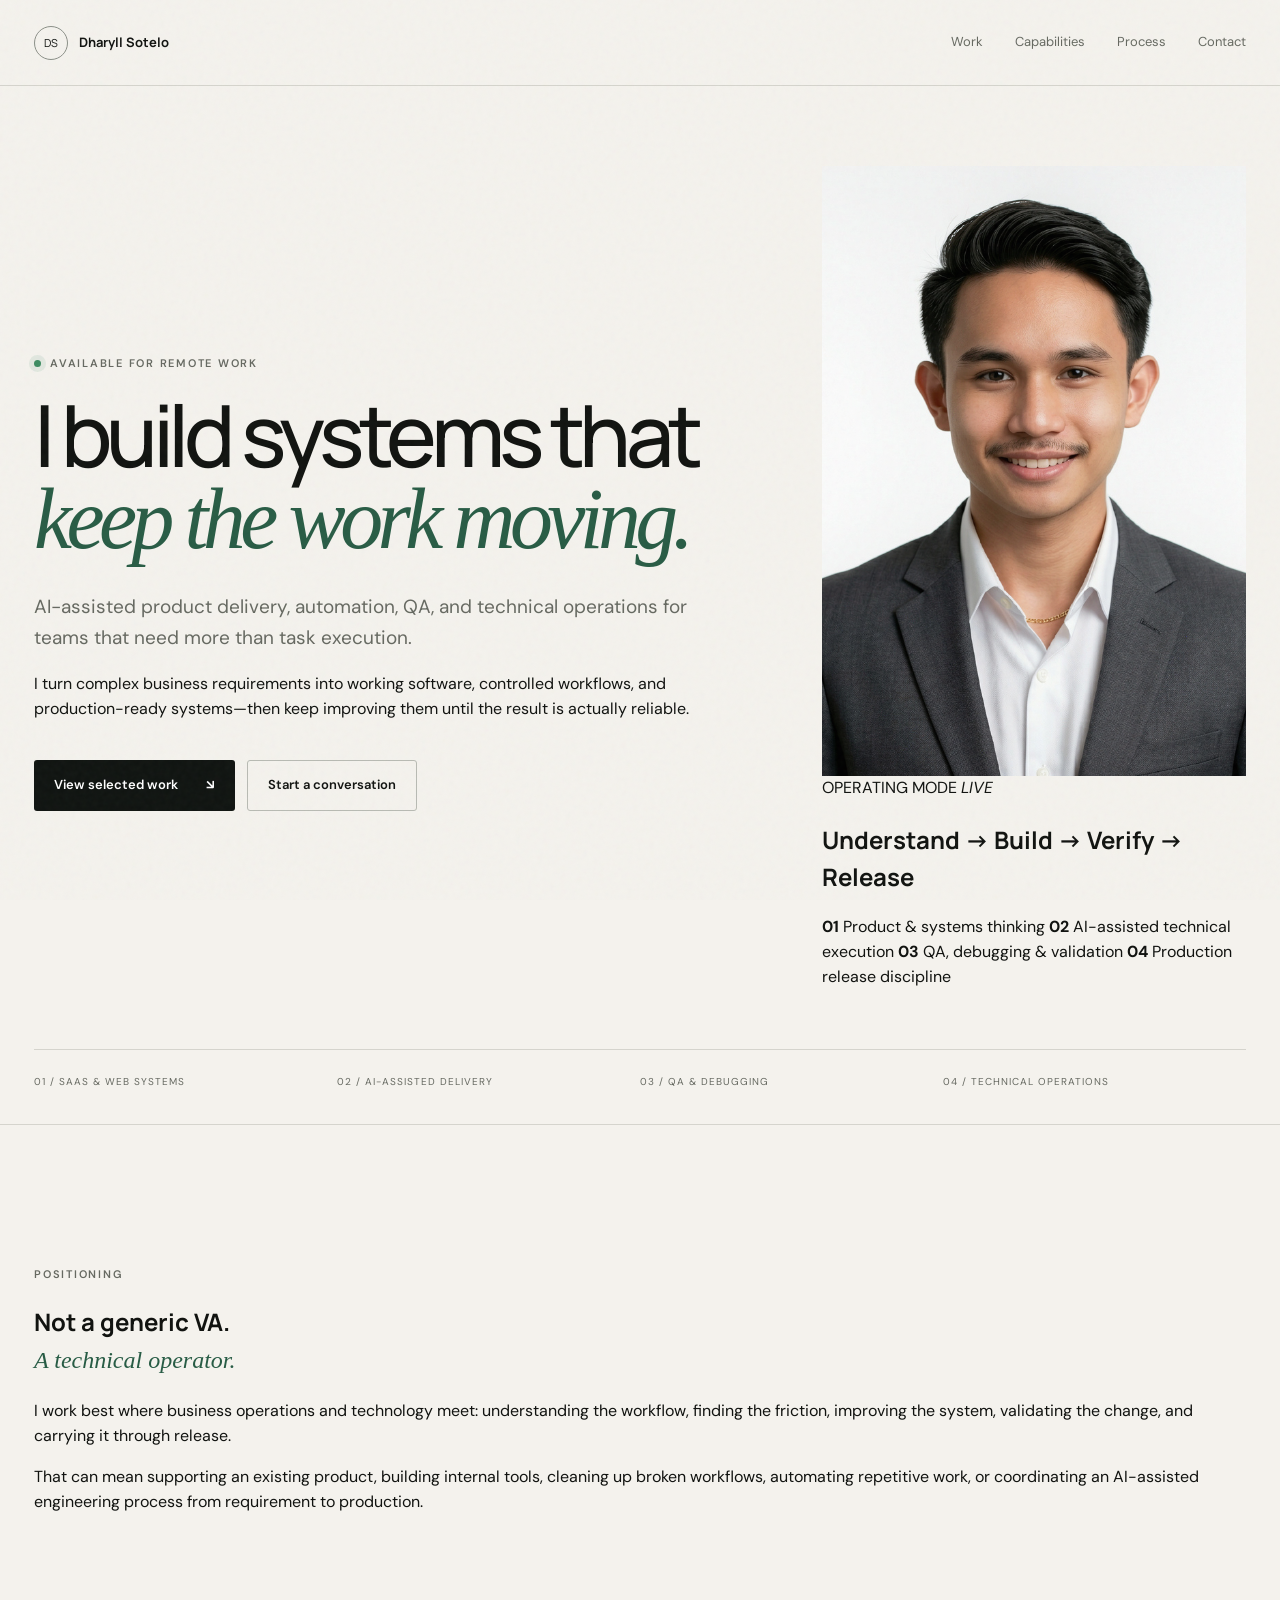
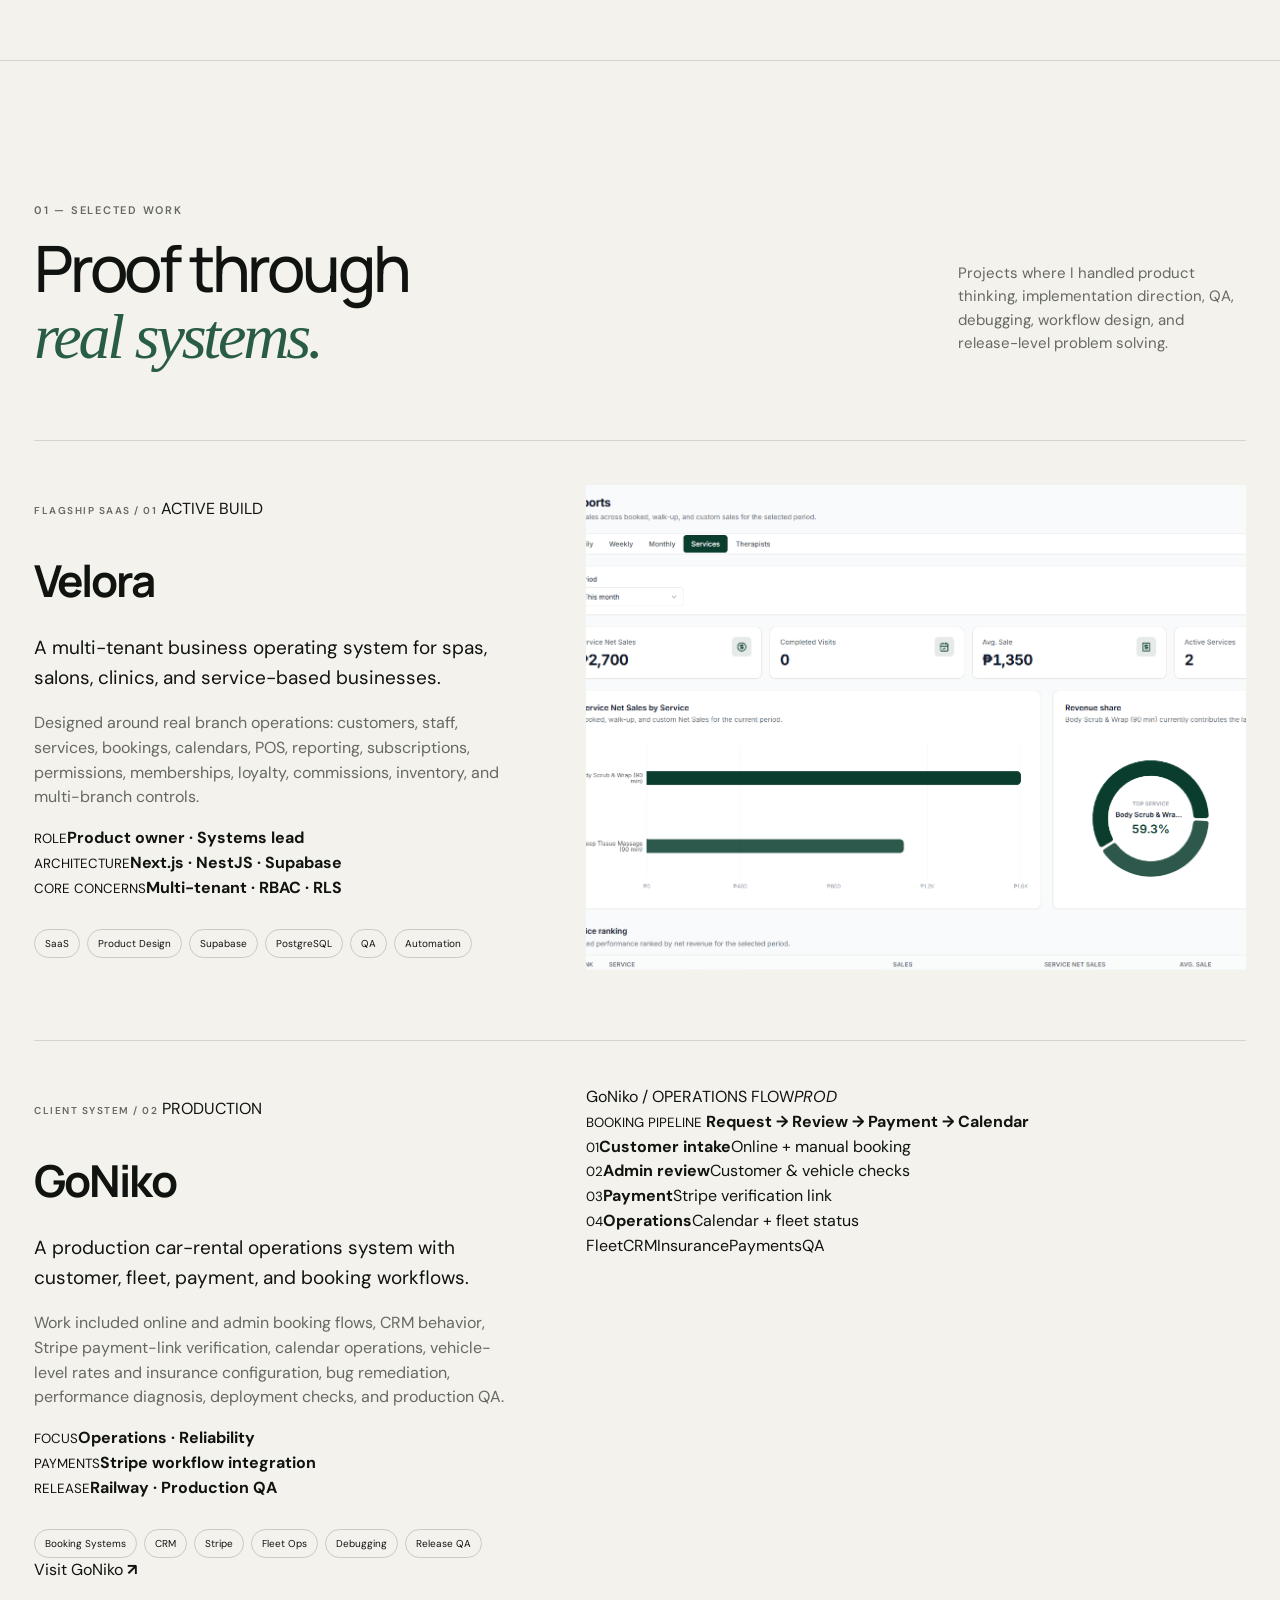
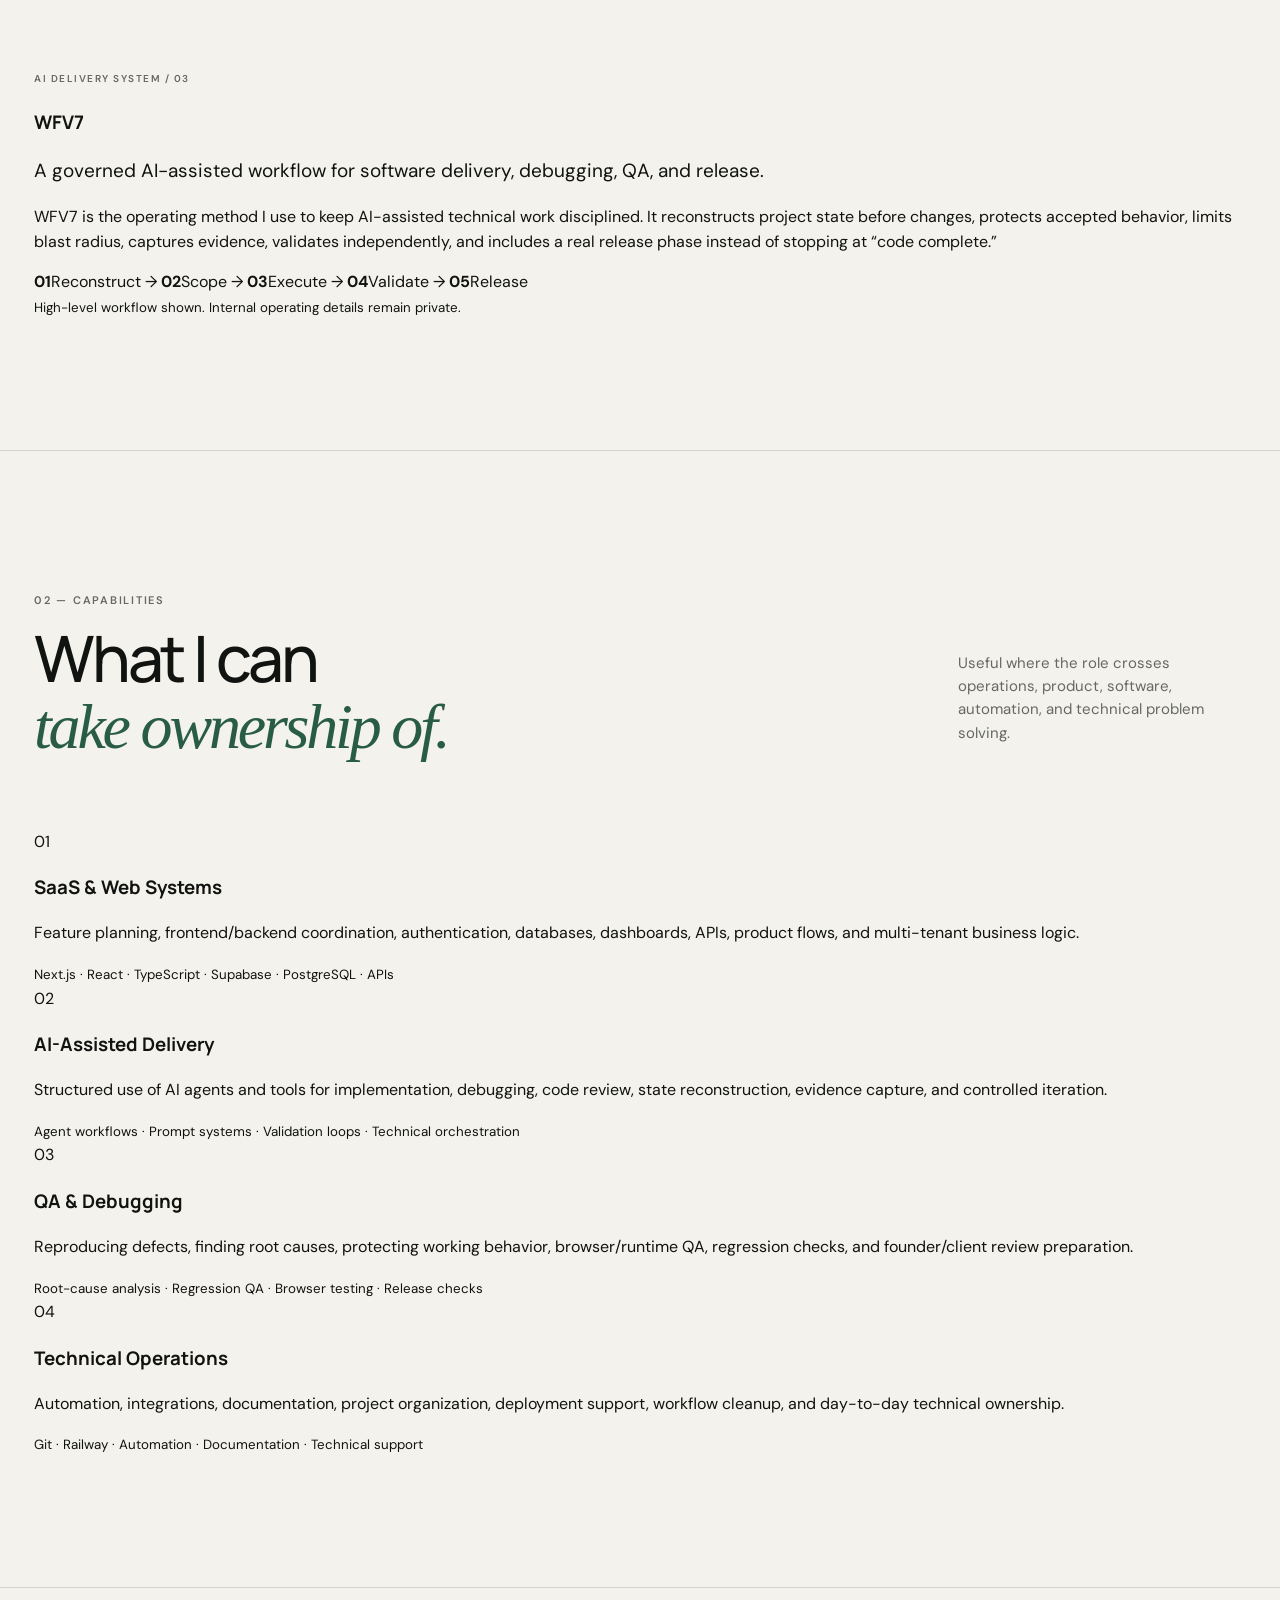
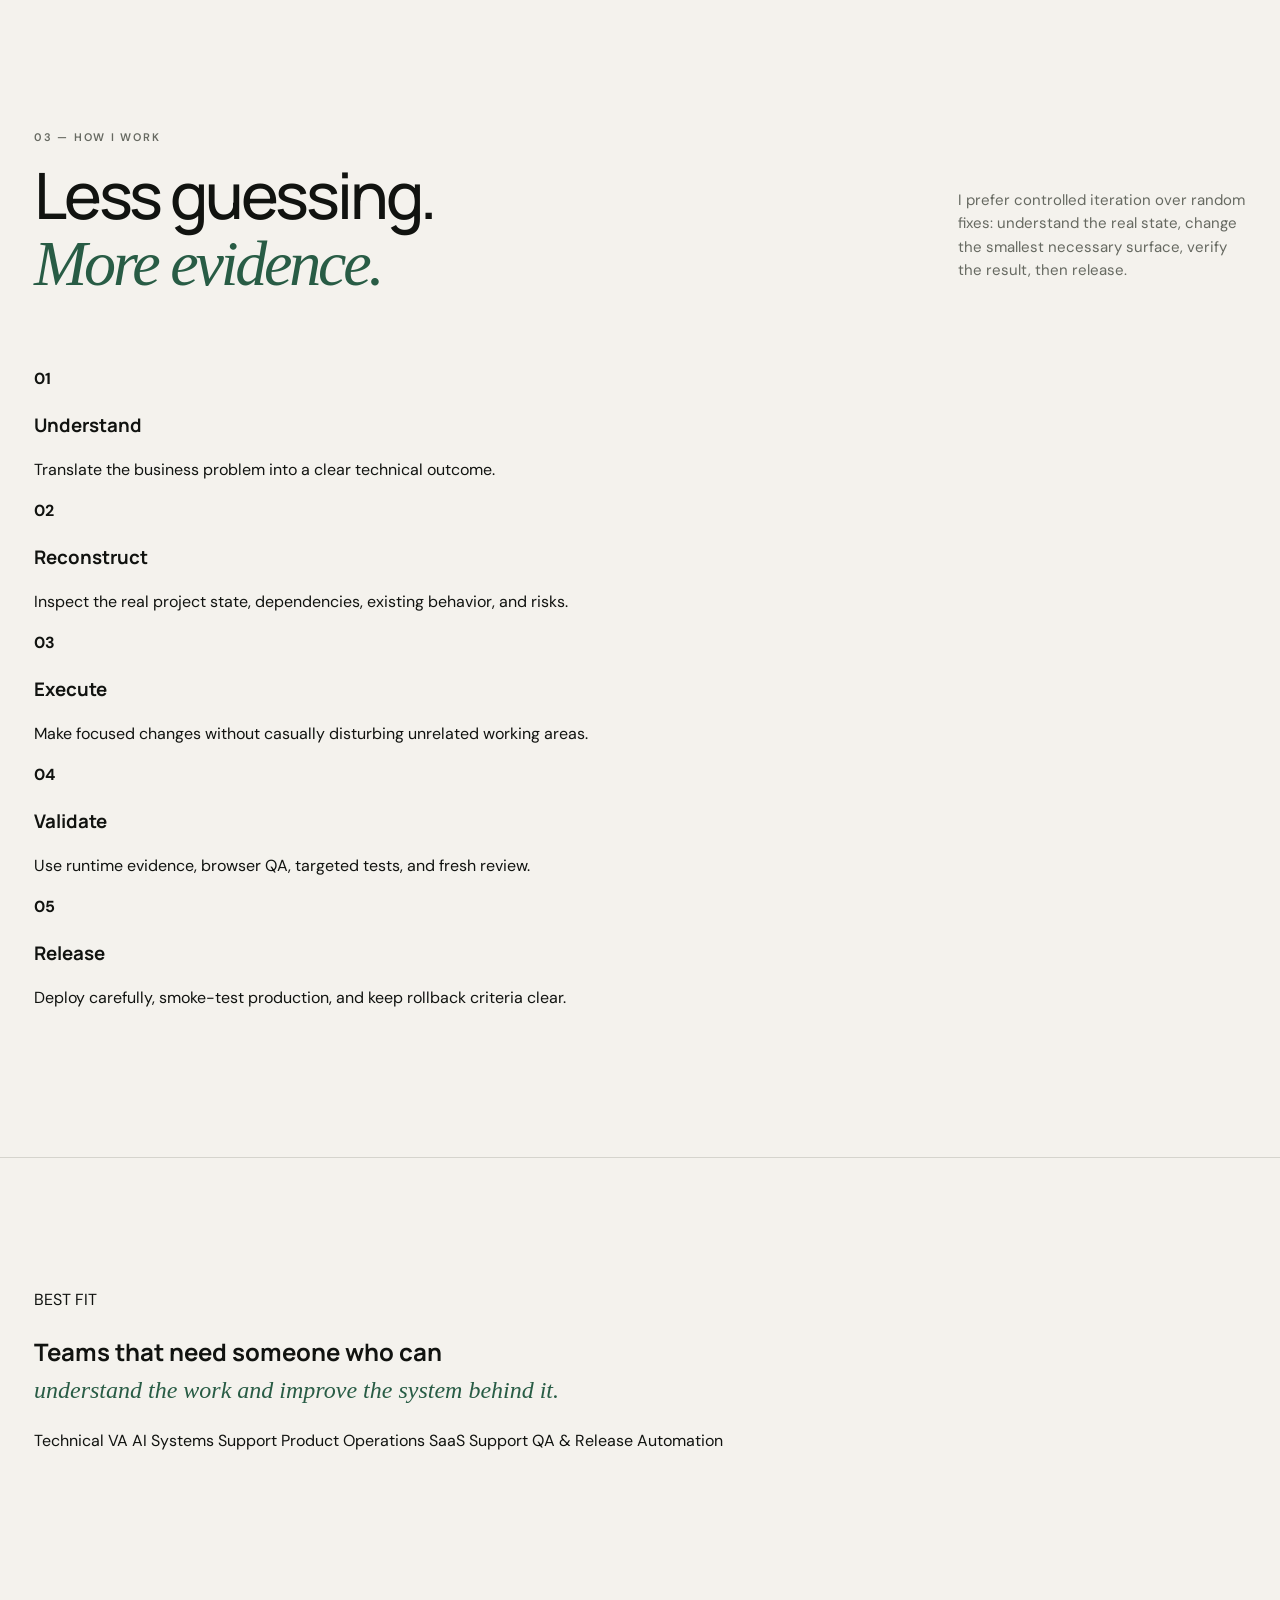
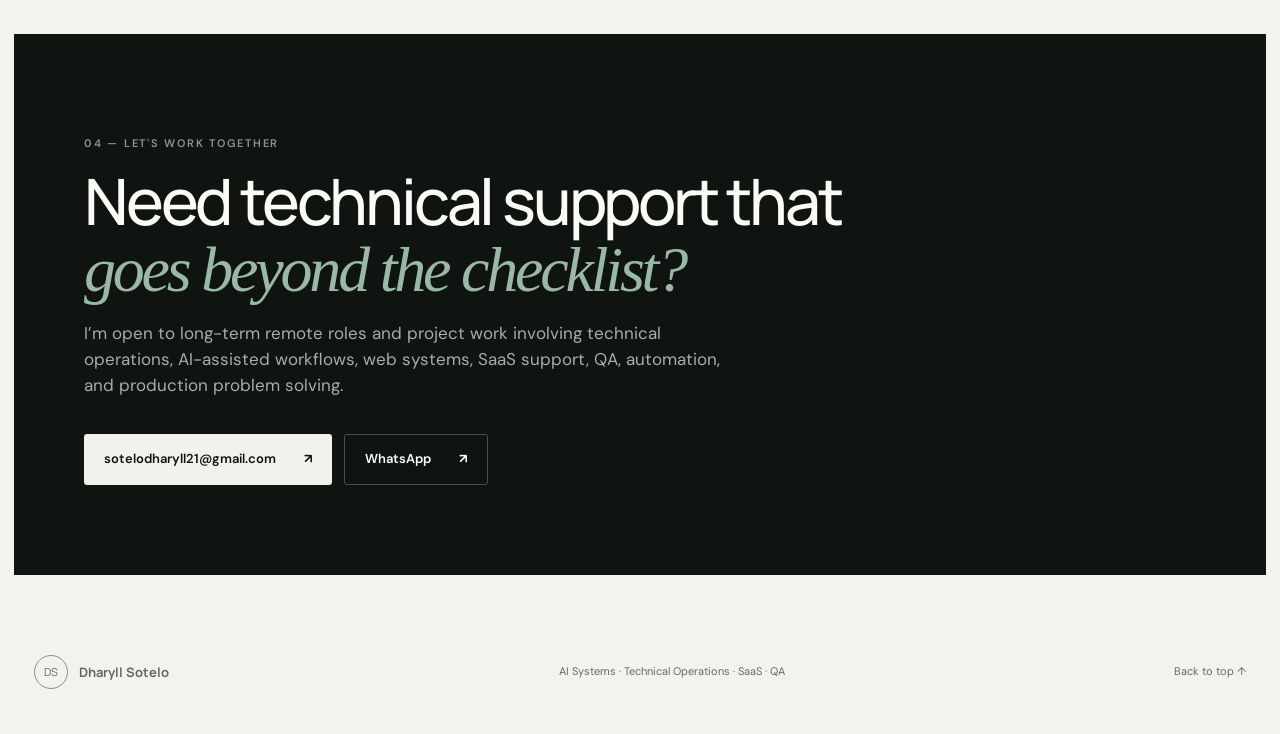
==== index.html @ 00856fee "Redesign portfolio around AI systems and production work" ====
<!DOCTYPE html>
<html lang="en">
<head>
<meta charset="UTF-8">
<meta name="viewport" content="width=device-width,initial-scale=1">
<meta name="description" content="Dharyll Sotelo — AI systems and technical operations specialist building reliable business software, automation, QA workflows, and production-ready digital systems.">
<meta name="theme-color" content="#0d1511">
<meta property="og:title" content="Dharyll Sotelo | AI Systems & Technical Operations">
<meta property="og:description" content="I turn complex business operations into reliable digital systems through AI-assisted delivery, automation, QA, and structured technical operations.">
<title>Dharyll Sotelo | AI Systems & Technical Operations</title>
<link rel="stylesheet" href="styles.css">
<script src="script.js" defer></script>
</head>
<body>
<div class="noise" aria-hidden="true"></div>

<header class="nav">
  <a class="brand" href="#top" aria-label="Dharyll Sotelo home">
    <span>DS</span>
    <strong>Dharyll Sotelo</strong>
  </a>
  <button class="menu" aria-label="Open navigation" aria-expanded="false">Menu</button>
  <nav aria-label="Main navigation">
    <a href="#work">Work</a>
    <a href="#capabilities">Capabilities</a>
    <a href="#process">Process</a>
    <a href="#contact">Contact</a>
  </nav>
</header>

<main id="top">
<section class="hero">
  <div class="heroCopy reveal">
    <p class="eyebrow"><i></i> AVAILABLE FOR REMOTE WORK</p>
    <h1>I build systems that<br><span>keep the work moving.</span></h1>
    <p class="lead">AI-assisted product delivery, automation, QA, and technical operations for teams that need more than task execution.</p>
    <p class="sublead">I turn complex business requirements into working software, controlled workflows, and production-ready systems—then keep improving them until the result is actually reliable.</p>
    <div class="actions">
      <a class="primary" href="#work">View selected work <b>↘</b></a>
      <a class="secondary" href="mailto:sotelodharyll21@gmail.com">Start a conversation</a>
    </div>
  </div>

  <div class="heroVisual reveal">
    <div class="portraitWrap">
      <img src="resources/profile-picture.png" alt="Dharyll Sotelo" fetchpriority="high">
      <div class="portraitMeta">
        <span>PHILIPPINES</span>
        <strong>Remote · Global</strong>
      </div>
    </div>
    <div class="systemCard">
      <div class="systemCardTop">
        <span>OPERATING MODE</span>
        <i>LIVE</i>
      </div>
      <h2>Understand → Build → Verify → Release</h2>
      <div class="systemRows">
        <span><b>01</b> Product & systems thinking</span>
        <span><b>02</b> AI-assisted technical execution</span>
        <span><b>03</b> QA, debugging & validation</span>
        <span><b>04</b> Production release discipline</span>
      </div>
    </div>
  </div>

  <div class="proof reveal">
    <span>01 / SAAS & WEB SYSTEMS</span>
    <span>02 / AI-ASSISTED DELIVERY</span>
    <span>03 / QA & DEBUGGING</span>
    <span>04 / TECHNICAL OPERATIONS</span>
  </div>
</section>

<section class="statement section reveal">
  <p class="kicker">POSITIONING</p>
  <div class="statementGrid">
    <h2>Not a generic VA.<br><em>A technical operator.</em></h2>
    <div>
      <p>I work best where business operations and technology meet: understanding the workflow, finding the friction, improving the system, validating the change, and carrying it through release.</p>
      <p>That can mean supporting an existing product, building internal tools, cleaning up broken workflows, automating repetitive work, or coordinating an AI-assisted engineering process from requirement to production.</p>
    </div>
  </div>
</section>

<section id="work" class="section work">
  <div class="sectionHead reveal">
    <div>
      <p class="kicker">01 — SELECTED WORK</p>
      <h2>Proof through<br><em>real systems.</em></h2>
    </div>
    <p>Projects where I handled product thinking, implementation direction, QA, debugging, workflow design, and release-level problem solving.</p>
  </div>

  <article class="case flagship reveal">
    <div class="caseCopy">
      <div class="caseTopline">
        <span class="tag">FLAGSHIP SAAS / 01</span>
        <span class="status">ACTIVE BUILD</span>
      </div>
      <h3>Velora</h3>
      <p class="caseLead">A multi-tenant business operating system for spas, salons, clinics, and service-based businesses.</p>
      <p>Designed around real branch operations: customers, staff, services, bookings, calendars, POS, reporting, subscriptions, permissions, memberships, loyalty, commissions, inventory, and multi-branch controls.</p>
      <div class="caseFacts">
        <div><small>ROLE</small><strong>Product owner · Systems lead</strong></div>
        <div><small>ARCHITECTURE</small><strong>Next.js · NestJS · Supabase</strong></div>
        <div><small>CORE CONCERNS</small><strong>Multi-tenant · RBAC · RLS</strong></div>
      </div>
      <div class="chips"><span>SaaS</span><span>Product Design</span><span>Supabase</span><span>PostgreSQL</span><span>QA</span><span>Automation</span></div>
    </div>
    <div class="projectImageWrap">
      <img class="projectImage" src="resources/velora-photo.png" alt="Velora business reports interface" loading="lazy">
      <div class="imageCaption"><span>VELORA</span><small>Business operations platform</small></div>
    </div>
  </article>

  <article class="case goniko reveal">
    <div class="caseCopy">
      <div class="caseTopline">
        <span class="tag">CLIENT SYSTEM / 02</span>
        <span class="status">PRODUCTION</span>
      </div>
      <h3>GoNiko</h3>
      <p class="caseLead">A production car-rental operations system with customer, fleet, payment, and booking workflows.</p>
      <p>Work included online and admin booking flows, CRM behavior, Stripe payment-link verification, calendar operations, vehicle-level rates and insurance configuration, bug remediation, performance diagnosis, deployment checks, and production QA.</p>
      <div class="caseFacts">
        <div><small>FOCUS</small><strong>Operations · Reliability</strong></div>
        <div><small>PAYMENTS</small><strong>Stripe workflow integration</strong></div>
        <div><small>RELEASE</small><strong>Railway · Production QA</strong></div>
      </div>
      <div class="chips"><span>Booking Systems</span><span>CRM</span><span>Stripe</span><span>Fleet Ops</span><span>Debugging</span><span>Release QA</span></div>
      <a class="textLink" href="https://goniko.org/" target="_blank" rel="noopener noreferrer">Visit GoNiko <b>↗</b></a>
    </div>
    <div class="systemPreview" aria-label="GoNiko system workflow preview">
      <div class="previewHeader"><span>GoNiko / OPERATIONS FLOW</span><i>PROD</i></div>
      <div class="previewMetric">
        <small>BOOKING PIPELINE</small>
        <strong>Request → Review → Payment → Calendar</strong>
      </div>
      <div class="previewGrid">
        <div><small>01</small><strong>Customer intake</strong><span>Online + manual booking</span></div>
        <div><small>02</small><strong>Admin review</strong><span>Customer & vehicle checks</span></div>
        <div><small>03</small><strong>Payment</strong><span>Stripe verification link</span></div>
        <div><small>04</small><strong>Operations</strong><span>Calendar + fleet status</span></div>
      </div>
      <div class="previewFoot"><span>Fleet</span><span>CRM</span><span>Insurance</span><span>Payments</span><span>QA</span></div>
    </div>
  </article>

  <article class="workflowCase reveal">
    <div>
      <span class="tag">AI DELIVERY SYSTEM / 03</span>
      <h3>WFV7</h3>
      <p class="caseLead">A governed AI-assisted workflow for software delivery, debugging, QA, and release.</p>
    </div>
    <div class="workflowCopy">
      <p>WFV7 is the operating method I use to keep AI-assisted technical work disciplined. It reconstructs project state before changes, protects accepted behavior, limits blast radius, captures evidence, validates independently, and includes a real release phase instead of stopping at “code complete.”</p>
      <div class="workflowSteps">
        <span><b>01</b>Reconstruct</span>
        <i>→</i>
        <span><b>02</b>Scope</span>
        <i>→</i>
        <span><b>03</b>Execute</span>
        <i>→</i>
        <span><b>04</b>Validate</span>
        <i>→</i>
        <span><b>05</b>Release</span>
      </div>
      <small class="privateNote">High-level workflow shown. Internal operating details remain private.</small>
    </div>
  </article>
</section>

<section id="capabilities" class="section">
  <div class="sectionHead reveal">
    <div>
      <p class="kicker">02 — CAPABILITIES</p>
      <h2>What I can<br><em>take ownership of.</em></h2>
    </div>
    <p>Useful where the role crosses operations, product, software, automation, and technical problem solving.</p>
  </div>

  <div class="capabilityGrid">
    <article class="capability reveal">
      <span>01</span>
      <h3>SaaS & Web Systems</h3>
      <p>Feature planning, frontend/backend coordination, authentication, databases, dashboards, APIs, product flows, and multi-tenant business logic.</p>
      <small>Next.js · React · TypeScript · Supabase · PostgreSQL · APIs</small>
    </article>
    <article class="capability reveal">
      <span>02</span>
      <h3>AI-Assisted Delivery</h3>
      <p>Structured use of AI agents and tools for implementation, debugging, code review, state reconstruction, evidence capture, and controlled iteration.</p>
      <small>Agent workflows · Prompt systems · Validation loops · Technical orchestration</small>
    </article>
    <article class="capability reveal">
      <span>03</span>
      <h3>QA & Debugging</h3>
      <p>Reproducing defects, finding root causes, protecting working behavior, browser/runtime QA, regression checks, and founder/client review preparation.</p>
      <small>Root-cause analysis · Regression QA · Browser testing · Release checks</small>
    </article>
    <article class="capability reveal">
      <span>04</span>
      <h3>Technical Operations</h3>
      <p>Automation, integrations, documentation, project organization, deployment support, workflow cleanup, and day-to-day technical ownership.</p>
      <small>Git · Railway · Automation · Documentation · Technical support</small>
    </article>
  </div>
</section>

<section id="process" class="section process">
  <div class="sectionHead reveal">
    <div>
      <p class="kicker">03 — HOW I WORK</p>
      <h2>Less guessing.<br><em>More evidence.</em></h2>
    </div>
    <p>I prefer controlled iteration over random fixes: understand the real state, change the smallest necessary surface, verify the result, then release.</p>
  </div>

  <div class="processRail reveal">
    <article><b>01</b><h3>Understand</h3><p>Translate the business problem into a clear technical outcome.</p></article>
    <article><b>02</b><h3>Reconstruct</h3><p>Inspect the real project state, dependencies, existing behavior, and risks.</p></article>
    <article><b>03</b><h3>Execute</h3><p>Make focused changes without casually disturbing unrelated working areas.</p></article>
    <article><b>04</b><h3>Validate</h3><p>Use runtime evidence, browser QA, targeted tests, and fresh review.</p></article>
    <article><b>05</b><h3>Release</h3><p>Deploy carefully, smoke-test production, and keep rollback criteria clear.</p></article>
  </div>
</section>

<section class="section fit reveal">
  <div class="fitLabel"><span>BEST FIT</span></div>
  <div class="fitCopy">
    <h2>Teams that need someone who can<br><em>understand the work and improve the system behind it.</em></h2>
    <div class="fitTags">
      <span>Technical VA</span>
      <span>AI Systems Support</span>
      <span>Product Operations</span>
      <span>SaaS Support</span>
      <span>QA & Release</span>
      <span>Automation</span>
    </div>
  </div>
</section>

<section id="contact" class="contact reveal">
  <p class="kicker">04 — LET'S WORK TOGETHER</p>
  <h2>Need technical support that<br><em>goes beyond the checklist?</em></h2>
  <p>I’m open to long-term remote roles and project work involving technical operations, AI-assisted workflows, web systems, SaaS support, QA, automation, and production problem solving.</p>
  <div class="contactLinks">
    <a class="primary lightPrimary" href="mailto:sotelodharyll21@gmail.com">sotelodharyll21@gmail.com <b>↗</b></a>
    <a class="secondary light" href="https://wa.me/639523958474" target="_blank" rel="noopener noreferrer">WhatsApp <b>↗</b></a>
  </div>
</section>
</main>

<footer>
  <a class="brand" href="#top"><span>DS</span><strong>Dharyll Sotelo</strong></a>
  <p>AI Systems · Technical Operations · SaaS · QA</p>
  <a href="#top">Back to top ↑</a>
</footer>
</body>
</html>
---- styles.css ----
@import url('https://fonts.googleapis.com/css2?family=DM+Sans:wght@400;500;600&family=Manrope:wght@400;500;600;700&display=swap');
:root{--bg:#f4f2ed;--ink:#111310;--muted:#666961;--line:#d5d4cd;--accent:#285c45;--dark:#101411;--white:#fafaf7}
*{box-sizing:border-box}html{scroll-behavior:smooth}body{margin:0;background:var(--bg);color:var(--ink);font-family:'DM Sans',sans-serif;line-height:1.55;overflow-x:hidden}a{color:inherit;text-decoration:none}button{font:inherit}.noise{position:fixed;inset:0;pointer-events:none;opacity:.035;z-index:99;background-image:url("data:image/svg+xml,%3Csvg viewBox='0 0 180 180' xmlns='http://www.w3.org/2000/svg'%3E%3Cfilter id='n'%3E%3CfeTurbulence type='fractalNoise' baseFrequency='.9' numOctaves='3' stitchTiles='stitch'/%3E%3C/filter%3E%3Crect width='100%25' height='100%25' filter='url(%23n)'/%3E%3C/svg%3E")}
.nav{height:86px;max-width:1320px;margin:auto;padding:0 34px;display:flex;align-items:center;justify-content:space-between;border-bottom:1px solid var(--line);position:relative;z-index:20}.brand{display:flex;align-items:center;gap:11px;font-family:Manrope,sans-serif;font-size:13px}.brand span{width:34px;height:34px;border:1px solid #8c9088;border-radius:50%;display:grid;place-items:center;font-size:11px}.nav nav{display:flex;gap:32px;font-size:13px;color:var(--muted)}.nav nav a{transition:.25s}.nav nav a:hover{color:var(--ink);transform:translateY(-2px)}.menu{display:none;background:none;border:0}
.hero,.section,.contact,footer{max-width:1320px;margin:auto}.hero{min-height:calc(100vh - 86px);padding:80px 34px 34px;display:grid;grid-template-columns:1.1fr .65fr;column-gap:70px;align-items:center}.eyebrow,.kicker{font-size:11px;letter-spacing:.16em;font-weight:600;color:var(--muted)}.eyebrow{display:flex;align-items:center;gap:9px}.eyebrow i{width:7px;height:7px;background:#3c8b61;border-radius:50%;box-shadow:0 0 0 5px rgba(60,139,97,.1)}h1,h2,h3{font-family:Manrope,sans-serif}.hero h1{font-size:clamp(54px,6.7vw,96px);line-height:.94;letter-spacing:-.065em;margin:23px 0 30px;font-weight:500}.hero h1 span,h2 em{font-family:Georgia,serif;font-weight:400;font-style:italic;color:var(--accent)}.lead{font-size:19px;max-width:670px;color:var(--muted);line-height:1.65}.actions{display:flex;gap:12px;margin-top:38px}.primary,.secondary{min-height:51px;padding:0 20px;display:inline-flex;align-items:center;justify-content:center;gap:28px;font-size:13px;font-weight:600;border-radius:3px;transition:.3s}.primary{background:var(--dark);color:#fff}.primary:hover{transform:translateY(-3px);box-shadow:0 14px 35px rgba(0,0,0,.16)}.secondary{border:1px solid #b8bab3}.secondary:hover{background:#fff}.portraitWrap{height:min(610px,70vh);min-height:470px;position:relative;overflow:hidden;background:#d9ddd4}.portraitWrap img{width:100%;height:100%;object-fit:cover;object-position:center top;position:relative;z-index:2;filter:saturate(.88)}.portraitGlow{position:absolute;width:80%;aspect-ratio:1;border-radius:50%;background:#cbd9cd;filter:blur(30px);left:10%;top:10%}.portraitCard{position:absolute;z-index:4;bottom:16px;left:16px;right:16px;background:rgba(247,247,242,.9);backdrop-filter:blur(12px);padding:14px 16px;display:grid;grid-template-columns:1fr 1fr;align-items:center}.portraitCard small{font-size:9px;letter-spacing:.15em;color:var(--muted)}.portraitCard strong{font-size:12px}.portraitCard span{font-size:10px;color:var(--muted);grid-column:2}.proof{grid-column:1/-1;border-top:1px solid var(--line);margin-top:60px;padding-top:24px;display:grid;grid-template-columns:repeat(4,1fr);font-size:10px;letter-spacing:.1em;color:var(--muted)}
.section{padding:130px 34px;border-top:1px solid var(--line)}.sectionHead{display:grid;grid-template-columns:1.5fr .5fr;gap:60px;align-items:end;margin-bottom:70px}.sectionHead h2,.contact h2{font-size:clamp(43px,5vw,70px);line-height:1.03;letter-spacing:-.05em;font-weight:500;margin:16px 0 0}.sectionHead>p{color:var(--muted);font-size:15px;max-width:380px}.serviceGrid{border-top:1px solid var(--line)}.service{display:grid;grid-template-columns:70px 1fr 50px;gap:30px;padding:32px 8px;border-bottom:1px solid var(--line);align-items:start;transition:.3s}.service:hover{padding-left:20px;background:rgba(255,255,255,.35)}.service>b{font-size:11px;color:var(--muted)}.service h3{font-size:27px;margin:0 0 8px;letter-spacing:-.03em}.service p{color:var(--muted);max-width:690px;margin:0 0 16px}.service span{font-size:11px;color:#81847c}.service>i{font-style:normal;font-size:23px;transition:.3s}.service:hover>i{transform:translate(5px,-5px)}
.case{display:grid;grid-template-columns:.85fr 1.15fr;min-height:520px;border-top:1px solid var(--line);padding:44px 0 70px;gap:65px}.case.reverse .caseCopy{order:2}.case.reverse .projectImageWrap{order:1}.caseCopy{padding:12px 0}.tag{font-size:10px;letter-spacing:.15em;color:var(--muted);font-weight:600}.case h3,.workflow h3{font-size:44px;letter-spacing:-.045em;margin:24px 0 18px}.caseLead{font-size:19px!important;color:var(--ink)!important}.case p,.workflow p{color:var(--muted);max-width:560px}.chips{display:flex;flex-wrap:wrap;gap:7px;margin-top:28px}.chips span{border:1px solid #c8cac3;padding:6px 10px;border-radius:99px;font-size:10px}.projectImageWrap{overflow:hidden;background:#e4e5df;min-height:430px}.projectImage{width:100%;height:100%;object-fit:cover;display:block;transition:transform .8s cubic-bezier(.2,.7,.2,1)}.case:hover .projectImage{transform:scale(1.025)}.workflow{border-top:1px solid var(--line);padding:55px 0}.flow{display:flex;align-items:center;gap:13px;margin-top:45px}.flow span{background:#fff;border:1px solid var(--line);padding:16px 18px;font-size:12px;flex:1}.flow span b{display:block;font-size:9px;color:var(--muted);margin-bottom:5px}.flow i{font-style:normal;color:#999}
.skills{border-top:1px solid var(--line)}.skill{display:grid;grid-template-columns:.55fr 1.45fr;padding:28px 0;border-bottom:1px solid var(--line);gap:40px}.skill span{font-family:Manrope;font-size:20px;font-weight:600}.skill p{margin:0;color:var(--muted)}
.contact{max-width:1252px;background:var(--dark);color:var(--white);padding:90px 70px;margin-top:50px;margin-bottom:50px}.contact .kicker{color:#8b968e}.contact h2{max-width:930px}.contact h2 em{color:#9ab7a7}.contact>p:not(.kicker){color:#a8ada8;font-size:17px;max-width:650px}.contactLinks{display:flex;gap:12px;margin-top:35px}.contact .primary{background:#f2f2ed;color:#111}.light{border-color:#4a514c;color:#fff}.light:hover{background:#222a25}footer{padding:30px 34px 45px;display:flex;align-items:center;justify-content:space-between;color:var(--muted);font-size:11px}footer p{margin:0}
.reveal{opacity:0;transform:translateY(24px);transition:opacity .8s ease,transform .8s cubic-bezier(.2,.7,.2,1)}.reveal.visible{opacity:1;transform:none}
@media(max-width:800px){.nav{height:72px;padding:0 20px}.nav nav{display:none;position:absolute;top:72px;left:20px;right:20px;background:var(--dark);color:#fff;padding:25px;flex-direction:column}.nav.open nav{display:flex}.menu{display:block}.hero{grid-template-columns:1fr;padding:50px 20px 25px;gap:40px}.hero h1{font-size:54px}.portraitWrap{height:500px;min-height:0}.proof{grid-template-columns:1fr 1fr;gap:15px;margin-top:10px}.section{padding:90px 20px}.sectionHead{grid-template-columns:1fr;gap:20px;margin-bottom:50px}.sectionHead h2,.contact h2{font-size:43px}.service{grid-template-columns:38px 1fr 25px;gap:12px}.case,.case.reverse{grid-template-columns:1fr;gap:28px;padding-bottom:55px}.case.reverse .caseCopy,.case.reverse .projectImageWrap{order:initial}.projectImageWrap{min-height:280px}.case h3,.workflow h3{font-size:34px}.flow{display:grid;grid-template-columns:1fr}.flow i{display:none}.skill{grid-template-columns:1fr;gap:8px}.contact{margin:20px;padding:65px 25px}.contactLinks,.actions{flex-direction:column;align-items:stretch}.primary,.secondary{width:100%}footer{padding:25px 20px;align-items:flex-start;gap:22px;flex-direction:column}.portraitCard{grid-template-columns:1fr}.portraitCard span{grid-column:1}.hero .lead{font-size:17px}}
@media(prefers-reduced-motion:reduce){html{scroll-behavior:auto}.reveal{opacity:1;transform:none;transition:none}*{animation:none!important;transition:none!important}}
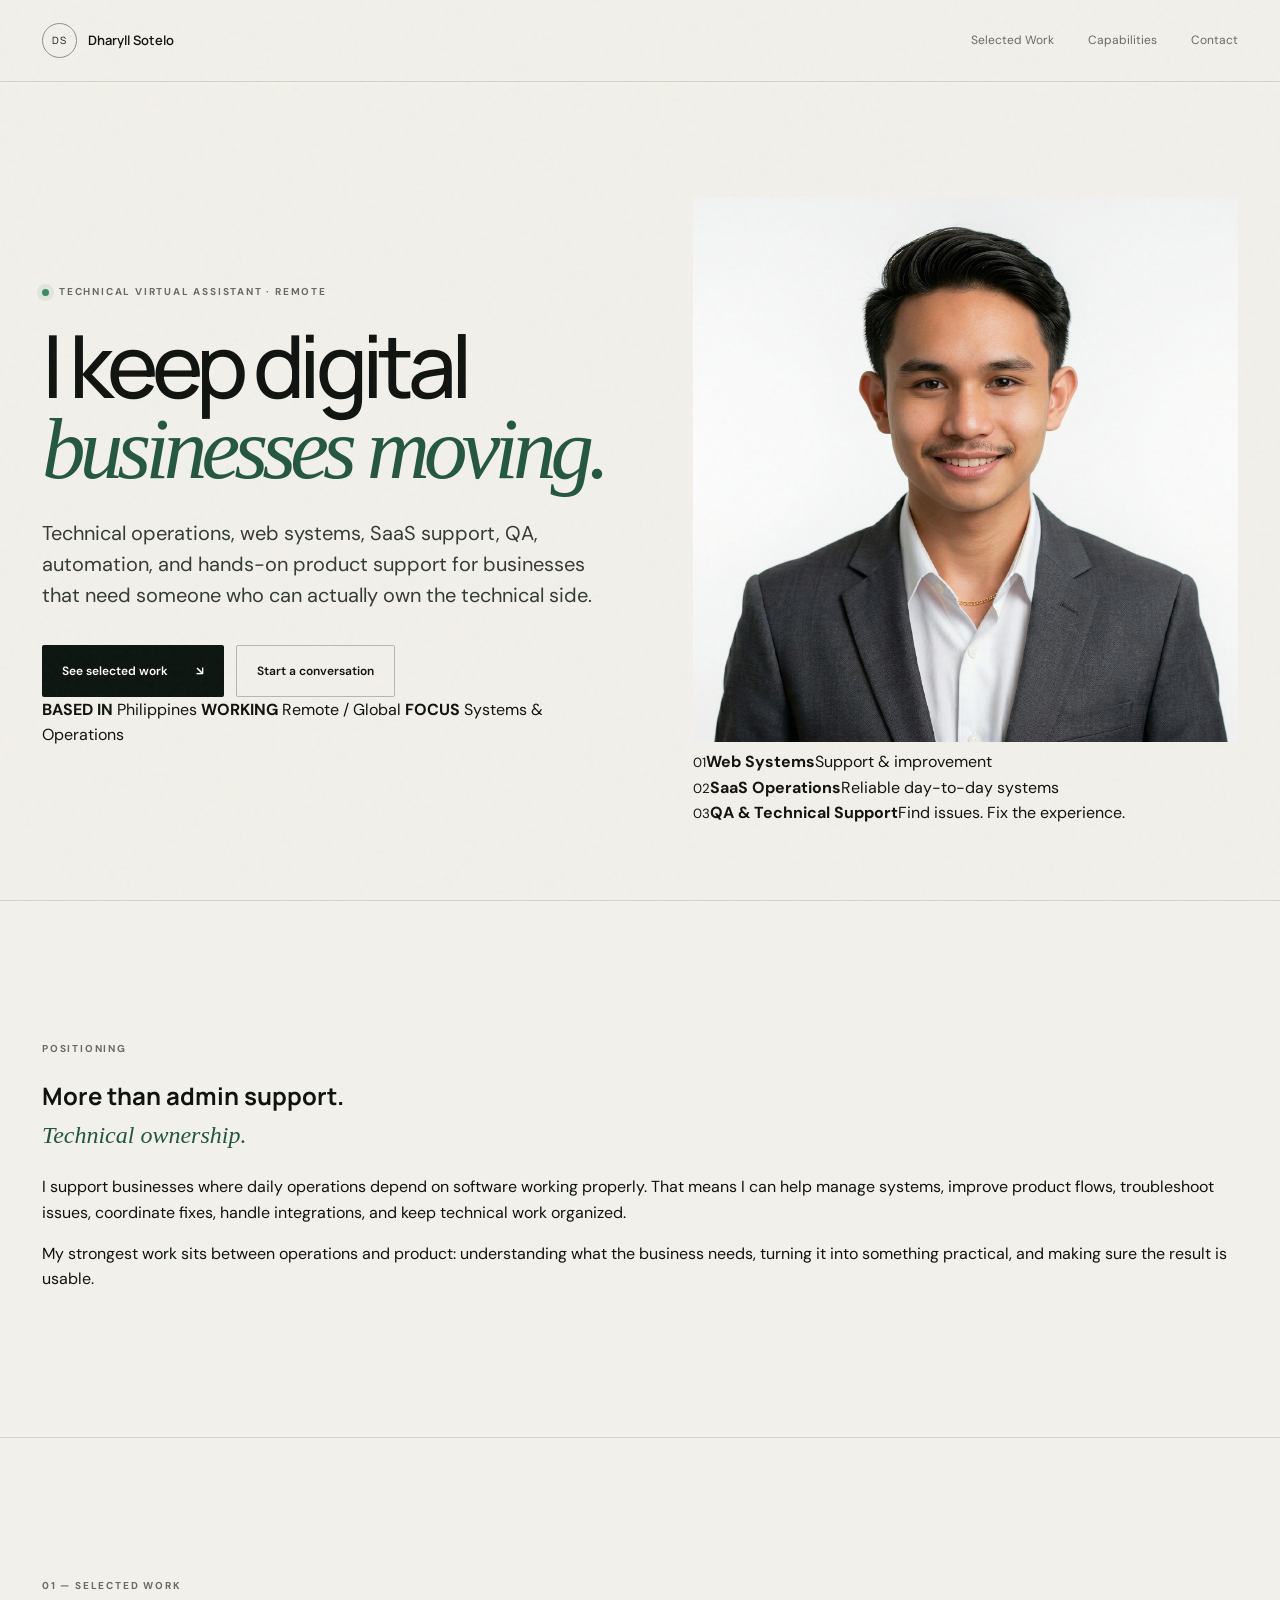
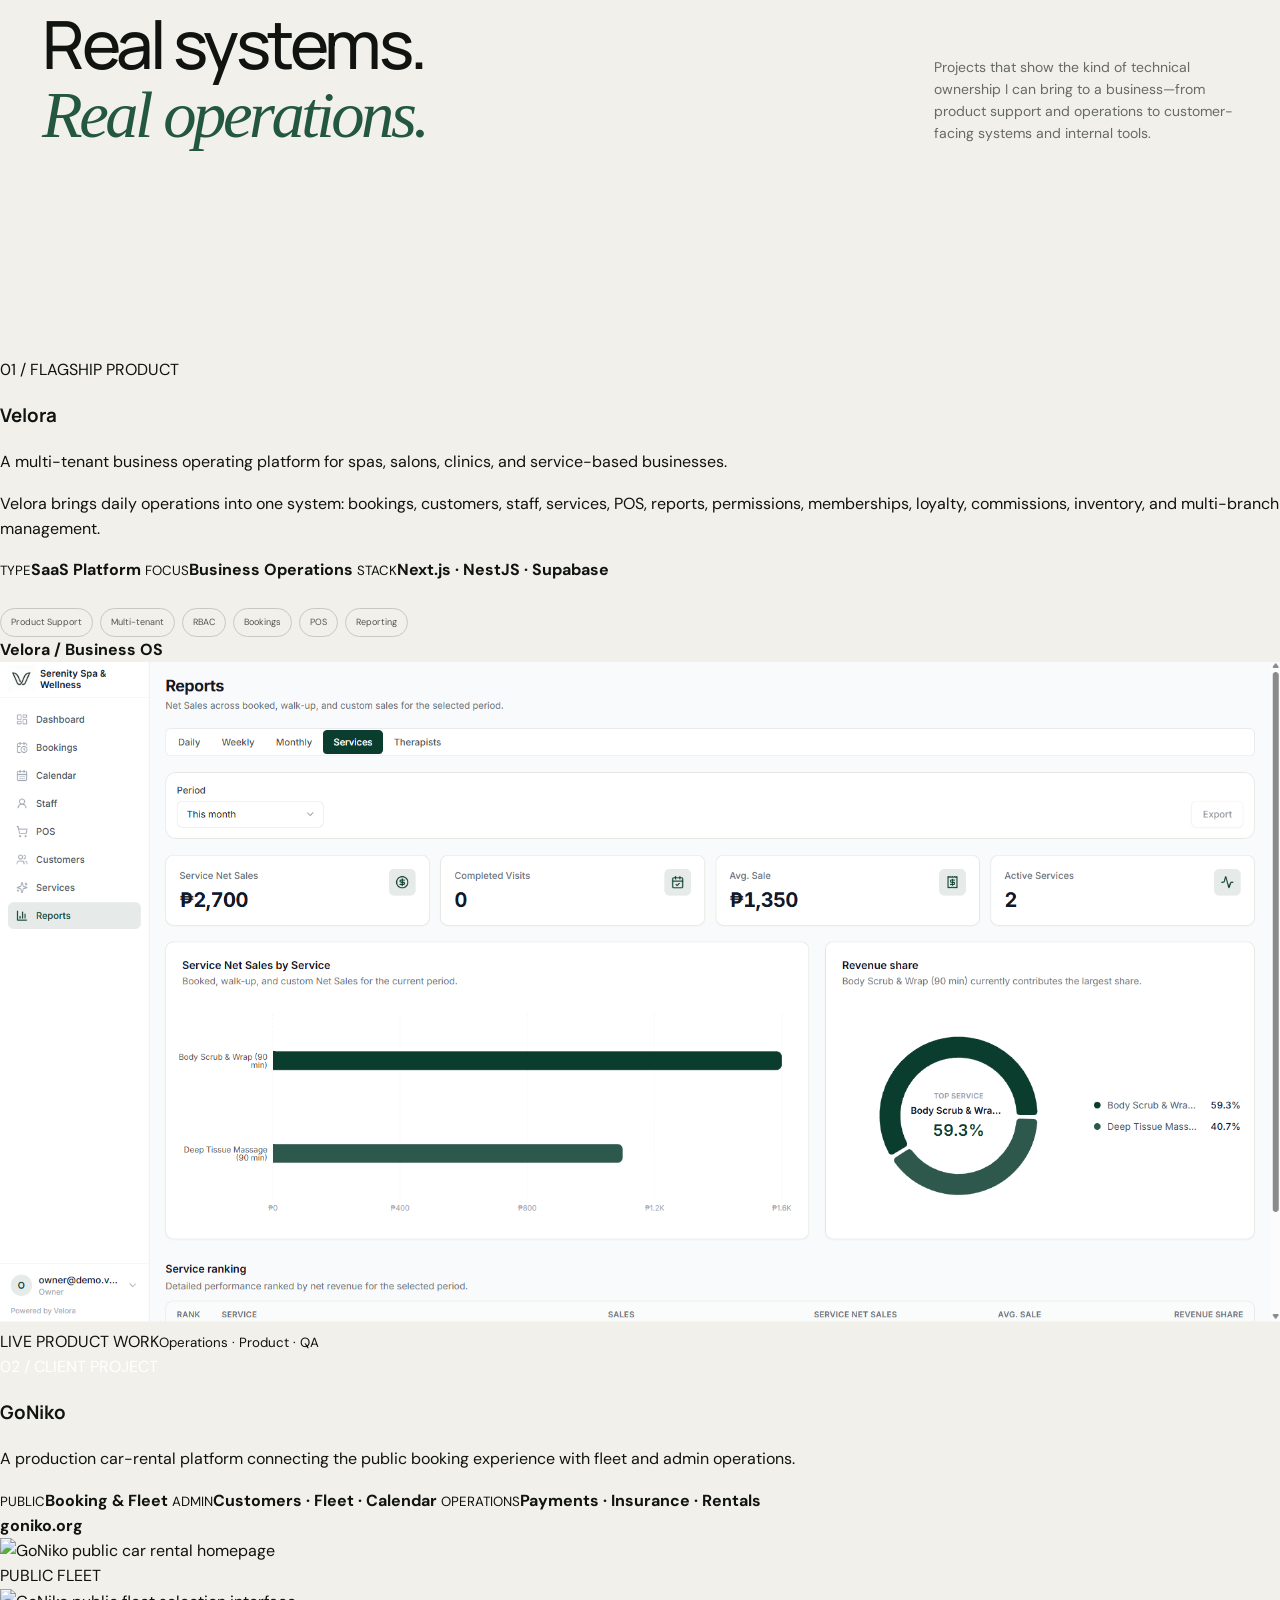
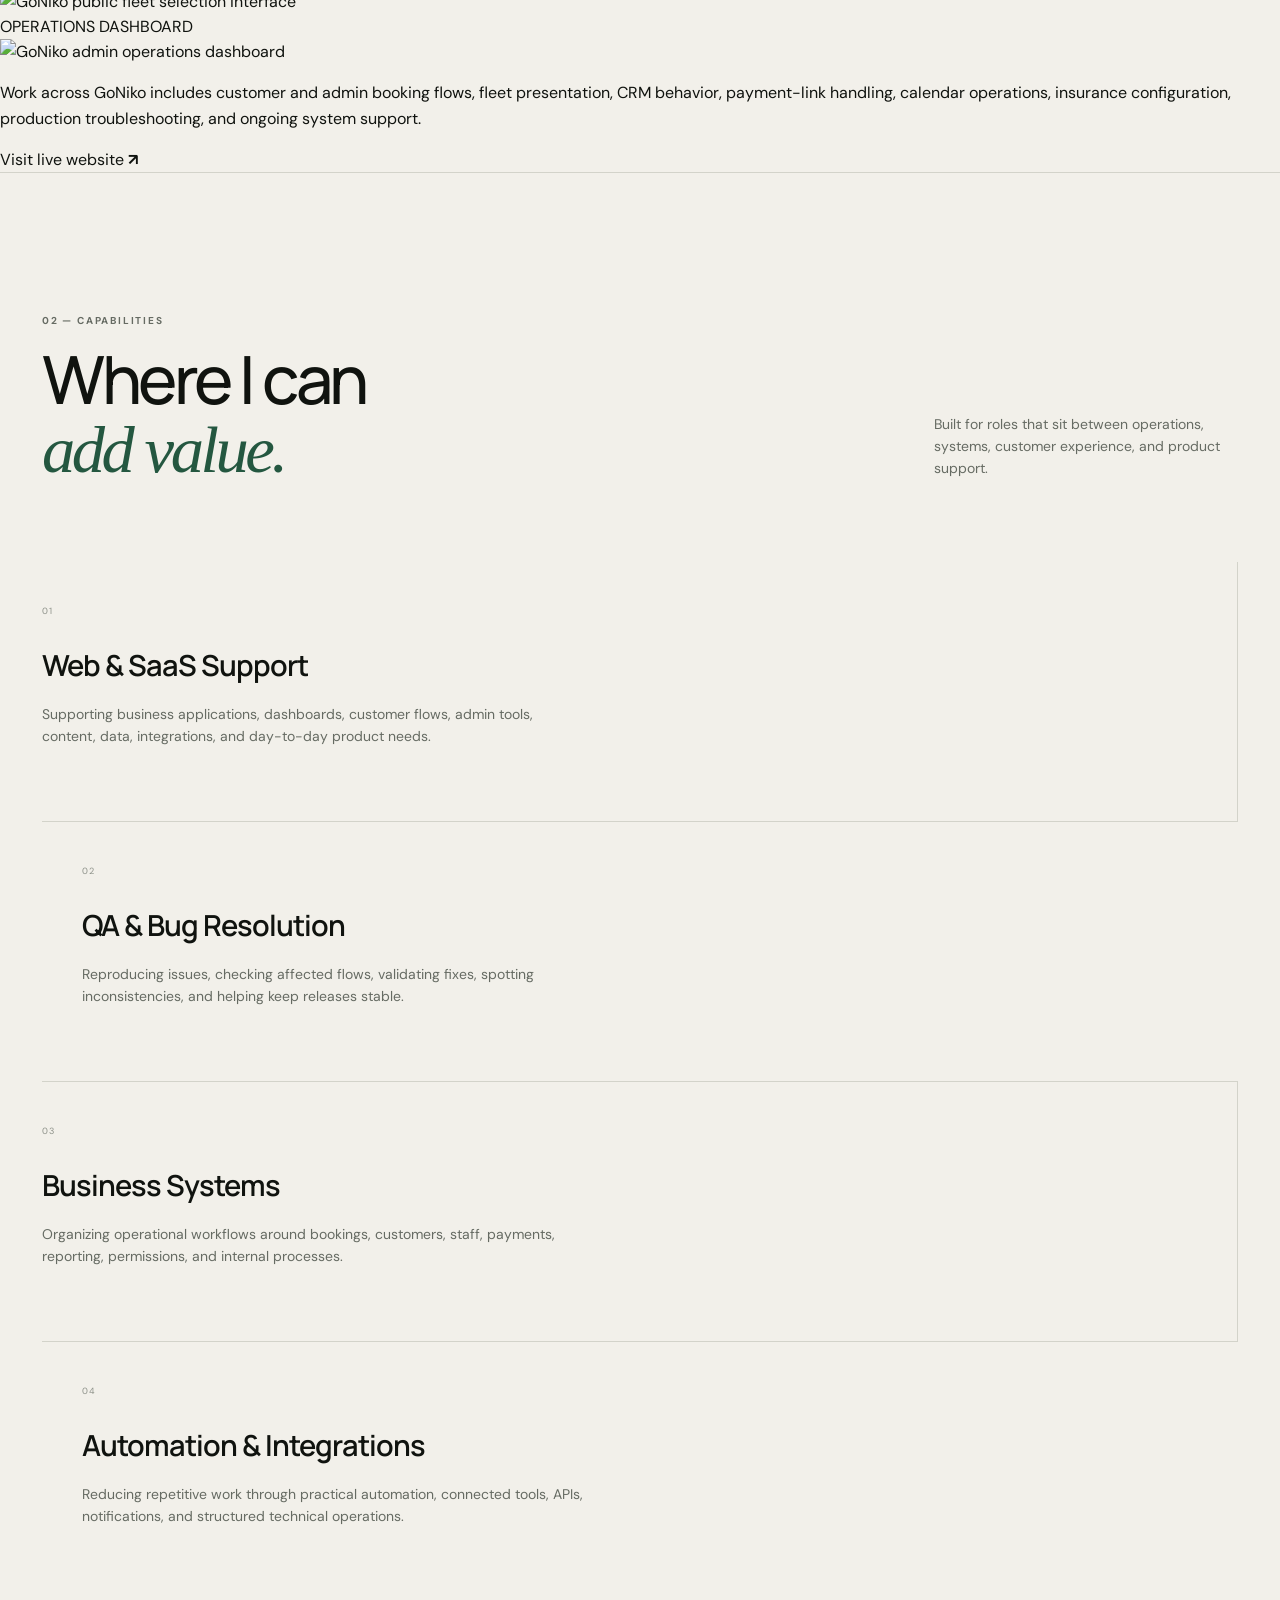
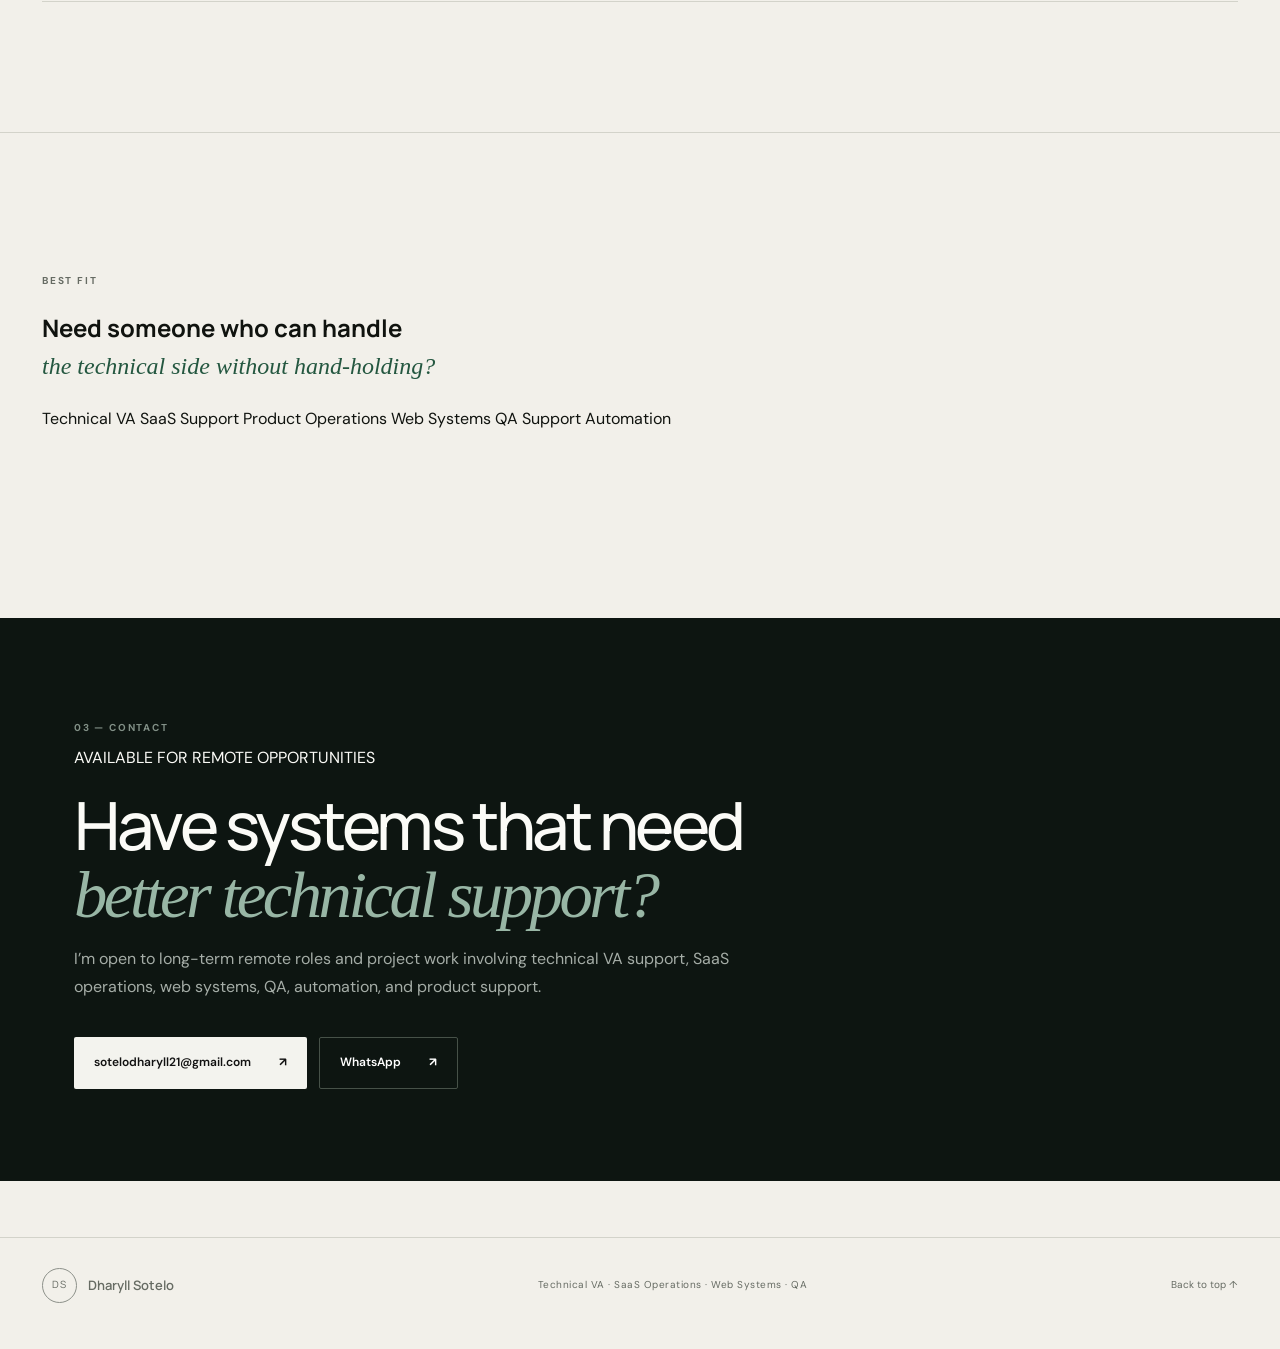
==== commit 436129f3: "Reposition portfolio around private project outcomes" ====
--- a/index.html
+++ b/index.html
@@ -3,11 +3,11 @@
 <head>
 <meta charset="UTF-8">
 <meta name="viewport" content="width=device-width,initial-scale=1">
-<meta name="description" content="Dharyll Sotelo — AI systems and technical operations specialist building reliable business software, automation, QA workflows, and production-ready digital systems.">
-<meta name="theme-color" content="#0d1511">
-<meta property="og:title" content="Dharyll Sotelo | AI Systems & Technical Operations">
-<meta property="og:description" content="I turn complex business operations into reliable digital systems through AI-assisted delivery, automation, QA, and structured technical operations.">
-<title>Dharyll Sotelo | AI Systems & Technical Operations</title>
+<meta name="description" content="Dharyll Sotelo — Technical Virtual Assistant focused on web systems, SaaS operations, QA, automation, and product support.">
+<meta name="theme-color" content="#0d0f0e">
+<meta property="og:title" content="Dharyll Sotelo | Technical VA & Systems Support">
+<meta property="og:description" content="Technical operations, SaaS support, web systems, QA, and automation for modern businesses.">
+<title>Dharyll Sotelo | Technical VA & Systems Support</title>
 <link rel="stylesheet" href="styles.css">
 <script src="script.js" defer></script>
 </head>
@@ -21,9 +21,8 @@
   </a>
   <button class="menu" aria-label="Open navigation" aria-expanded="false">Menu</button>
   <nav aria-label="Main navigation">
-    <a href="#work">Work</a>
+    <a href="#work">Selected Work</a>
     <a href="#capabilities">Capabilities</a>
-    <a href="#process">Process</a>
     <a href="#contact">Contact</a>
   </nav>
 </header>
@@ -31,220 +30,166 @@
 <main id="top">
 <section class="hero">
   <div class="heroCopy reveal">
-    <p class="eyebrow"><i></i> AVAILABLE FOR REMOTE WORK</p>
-    <h1>I build systems that<br><span>keep the work moving.</span></h1>
-    <p class="lead">AI-assisted product delivery, automation, QA, and technical operations for teams that need more than task execution.</p>
-    <p class="sublead">I turn complex business requirements into working software, controlled workflows, and production-ready systems—then keep improving them until the result is actually reliable.</p>
+    <p class="eyebrow"><i></i> TECHNICAL VIRTUAL ASSISTANT · REMOTE</p>
+    <h1>I keep digital<br><span>businesses moving.</span></h1>
+    <p class="lead">Technical operations, web systems, SaaS support, QA, automation, and hands-on product support for businesses that need someone who can actually own the technical side.</p>
     <div class="actions">
-      <a class="primary" href="#work">View selected work <b>↘</b></a>
+      <a class="primary" href="#work">See selected work <b>↘</b></a>
       <a class="secondary" href="mailto:sotelodharyll21@gmail.com">Start a conversation</a>
     </div>
-  </div>
-
-  <div class="heroVisual reveal">
-    <div class="portraitWrap">
+    <div class="heroMeta">
+      <span><b>BASED IN</b> Philippines</span>
+      <span><b>WORKING</b> Remote / Global</span>
+      <span><b>FOCUS</b> Systems & Operations</span>
+    </div>
+  </div>
+
+  <div class="heroStage reveal">
+    <div class="portraitFrame">
       <img src="resources/profile-picture.png" alt="Dharyll Sotelo" fetchpriority="high">
-      <div class="portraitMeta">
-        <span>PHILIPPINES</span>
-        <strong>Remote · Global</strong>
-      </div>
-    </div>
-    <div class="systemCard">
-      <div class="systemCardTop">
-        <span>OPERATING MODE</span>
-        <i>LIVE</i>
-      </div>
-      <h2>Understand → Build → Verify → Release</h2>
-      <div class="systemRows">
-        <span><b>01</b> Product & systems thinking</span>
-        <span><b>02</b> AI-assisted technical execution</span>
-        <span><b>03</b> QA, debugging & validation</span>
-        <span><b>04</b> Production release discipline</span>
-      </div>
-    </div>
-  </div>
-
-  <div class="proof reveal">
-    <span>01 / SAAS & WEB SYSTEMS</span>
-    <span>02 / AI-ASSISTED DELIVERY</span>
-    <span>03 / QA & DEBUGGING</span>
-    <span>04 / TECHNICAL OPERATIONS</span>
-  </div>
-</section>
-
-<section class="statement section reveal">
+    </div>
+    <div class="heroNote noteA"><small>01</small><strong>Web Systems</strong><span>Support & improvement</span></div>
+    <div class="heroNote noteB"><small>02</small><strong>SaaS Operations</strong><span>Reliable day-to-day systems</span></div>
+    <div class="heroNote noteC"><small>03</small><strong>QA & Technical Support</strong><span>Find issues. Fix the experience.</span></div>
+    <div class="orbit" aria-hidden="true"></div>
+  </div>
+</section>
+
+<section class="intro section reveal">
   <p class="kicker">POSITIONING</p>
-  <div class="statementGrid">
-    <h2>Not a generic VA.<br><em>A technical operator.</em></h2>
+  <div class="introGrid">
+    <h2>More than admin support.<br><em>Technical ownership.</em></h2>
     <div>
-      <p>I work best where business operations and technology meet: understanding the workflow, finding the friction, improving the system, validating the change, and carrying it through release.</p>
-      <p>That can mean supporting an existing product, building internal tools, cleaning up broken workflows, automating repetitive work, or coordinating an AI-assisted engineering process from requirement to production.</p>
-    </div>
-  </div>
-</section>
-
-<section id="work" class="section work">
-  <div class="sectionHead reveal">
-    <div>
-      <p class="kicker">01 — SELECTED WORK</p>
-      <h2>Proof through<br><em>real systems.</em></h2>
-    </div>
-    <p>Projects where I handled product thinking, implementation direction, QA, debugging, workflow design, and release-level problem solving.</p>
-  </div>
-
-  <article class="case flagship reveal">
-    <div class="caseCopy">
-      <div class="caseTopline">
-        <span class="tag">FLAGSHIP SAAS / 01</span>
-        <span class="status">ACTIVE BUILD</span>
-      </div>
+      <p>I support businesses where daily operations depend on software working properly. That means I can help manage systems, improve product flows, troubleshoot issues, coordinate fixes, handle integrations, and keep technical work organized.</p>
+      <p>My strongest work sits between operations and product: understanding what the business needs, turning it into something practical, and making sure the result is usable.</p>
+    </div>
+  </div>
+</section>
+
+<section id="work" class="workSection">
+  <div class="section workHead reveal">
+    <div class="sectionHead">
+      <div>
+        <p class="kicker">01 — SELECTED WORK</p>
+        <h2>Real systems.<br><em>Real operations.</em></h2>
+      </div>
+      <p>Projects that show the kind of technical ownership I can bring to a business—from product support and operations to customer-facing systems and internal tools.</p>
+    </div>
+  </div>
+
+  <article class="project projectVelora reveal">
+    <div class="projectCopy">
+      <div class="projectIndex">01 / FLAGSHIP PRODUCT</div>
       <h3>Velora</h3>
-      <p class="caseLead">A multi-tenant business operating system for spas, salons, clinics, and service-based businesses.</p>
-      <p>Designed around real branch operations: customers, staff, services, bookings, calendars, POS, reporting, subscriptions, permissions, memberships, loyalty, commissions, inventory, and multi-branch controls.</p>
-      <div class="caseFacts">
-        <div><small>ROLE</small><strong>Product owner · Systems lead</strong></div>
-        <div><small>ARCHITECTURE</small><strong>Next.js · NestJS · Supabase</strong></div>
-        <div><small>CORE CONCERNS</small><strong>Multi-tenant · RBAC · RLS</strong></div>
-      </div>
-      <div class="chips"><span>SaaS</span><span>Product Design</span><span>Supabase</span><span>PostgreSQL</span><span>QA</span><span>Automation</span></div>
-    </div>
-    <div class="projectImageWrap">
-      <img class="projectImage" src="resources/velora-photo.png" alt="Velora business reports interface" loading="lazy">
-      <div class="imageCaption"><span>VELORA</span><small>Business operations platform</small></div>
+      <p class="projectLead">A multi-tenant business operating platform for spas, salons, clinics, and service-based businesses.</p>
+      <p>Velora brings daily operations into one system: bookings, customers, staff, services, POS, reports, permissions, memberships, loyalty, commissions, inventory, and multi-branch management.</p>
+      <div class="projectDetails">
+        <span><small>TYPE</small><b>SaaS Platform</b></span>
+        <span><small>FOCUS</small><b>Business Operations</b></span>
+        <span><small>STACK</small><b>Next.js · NestJS · Supabase</b></span>
+      </div>
+      <div class="chips"><span>Product Support</span><span>Multi-tenant</span><span>RBAC</span><span>Bookings</span><span>POS</span><span>Reporting</span></div>
+    </div>
+    <div class="veloraVisual">
+      <div class="browserChrome"><span></span><span></span><span></span><b>Velora / Business OS</b></div>
+      <img src="resources/velora-photo.png" alt="Velora business management dashboard" loading="lazy">
+      <div class="visualLabel"><span>LIVE PRODUCT WORK</span><small>Operations · Product · QA</small></div>
     </div>
   </article>
 
-  <article class="case goniko reveal">
-    <div class="caseCopy">
-      <div class="caseTopline">
-        <span class="tag">CLIENT SYSTEM / 02</span>
-        <span class="status">PRODUCTION</span>
-      </div>
-      <h3>GoNiko</h3>
-      <p class="caseLead">A production car-rental operations system with customer, fleet, payment, and booking workflows.</p>
-      <p>Work included online and admin booking flows, CRM behavior, Stripe payment-link verification, calendar operations, vehicle-level rates and insurance configuration, bug remediation, performance diagnosis, deployment checks, and production QA.</p>
-      <div class="caseFacts">
-        <div><small>FOCUS</small><strong>Operations · Reliability</strong></div>
-        <div><small>PAYMENTS</small><strong>Stripe workflow integration</strong></div>
-        <div><small>RELEASE</small><strong>Railway · Production QA</strong></div>
-      </div>
-      <div class="chips"><span>Booking Systems</span><span>CRM</span><span>Stripe</span><span>Fleet Ops</span><span>Debugging</span><span>Release QA</span></div>
-      <a class="textLink" href="https://goniko.org/" target="_blank" rel="noopener noreferrer">Visit GoNiko <b>↗</b></a>
-    </div>
-    <div class="systemPreview" aria-label="GoNiko system workflow preview">
-      <div class="previewHeader"><span>GoNiko / OPERATIONS FLOW</span><i>PROD</i></div>
-      <div class="previewMetric">
-        <small>BOOKING PIPELINE</small>
-        <strong>Request → Review → Payment → Calendar</strong>
-      </div>
-      <div class="previewGrid">
-        <div><small>01</small><strong>Customer intake</strong><span>Online + manual booking</span></div>
-        <div><small>02</small><strong>Admin review</strong><span>Customer & vehicle checks</span></div>
-        <div><small>03</small><strong>Payment</strong><span>Stripe verification link</span></div>
-        <div><small>04</small><strong>Operations</strong><span>Calendar + fleet status</span></div>
-      </div>
-      <div class="previewFoot"><span>Fleet</span><span>CRM</span><span>Insurance</span><span>Payments</span><span>QA</span></div>
+  <article class="gonikoFeature reveal">
+    <div class="gonikoIntro">
+      <div>
+        <div class="projectIndex light">02 / CLIENT PROJECT</div>
+        <h3>GoNiko</h3>
+        <p class="projectLead">A production car-rental platform connecting the public booking experience with fleet and admin operations.</p>
+      </div>
+      <div class="gonikoFacts">
+        <span><small>PUBLIC</small><b>Booking & Fleet</b></span>
+        <span><small>ADMIN</small><b>Customers · Fleet · Calendar</b></span>
+        <span><small>OPERATIONS</small><b>Payments · Insurance · Rentals</b></span>
+      </div>
+    </div>
+
+    <div class="gonikoGallery">
+      <div class="screen screenMain">
+        <div class="screenBar"><span></span><span></span><span></span><b>goniko.org</b></div>
+        <img src="resources/goniko-home.png" alt="GoNiko public car rental homepage" loading="lazy">
+      </div>
+      <div class="screen screenFleet">
+        <div class="screenLabel">PUBLIC FLEET</div>
+        <img src="resources/goniko-fleet.png" alt="GoNiko public fleet selection interface" loading="lazy">
+      </div>
+      <div class="screen screenAdmin">
+        <div class="screenLabel">OPERATIONS DASHBOARD</div>
+        <img src="resources/goniko-admin.png" alt="GoNiko admin operations dashboard" loading="lazy">
+      </div>
+    </div>
+
+    <div class="gonikoBottom">
+      <p>Work across GoNiko includes customer and admin booking flows, fleet presentation, CRM behavior, payment-link handling, calendar operations, insurance configuration, production troubleshooting, and ongoing system support.</p>
+      <a href="https://www.goniko.org/" target="_blank" rel="noopener noreferrer">Visit live website <b>↗</b></a>
     </div>
   </article>
-
-  <article class="workflowCase reveal">
-    <div>
-      <span class="tag">AI DELIVERY SYSTEM / 03</span>
-      <h3>WFV7</h3>
-      <p class="caseLead">A governed AI-assisted workflow for software delivery, debugging, QA, and release.</p>
-    </div>
-    <div class="workflowCopy">
-      <p>WFV7 is the operating method I use to keep AI-assisted technical work disciplined. It reconstructs project state before changes, protects accepted behavior, limits blast radius, captures evidence, validates independently, and includes a real release phase instead of stopping at “code complete.”</p>
-      <div class="workflowSteps">
-        <span><b>01</b>Reconstruct</span>
-        <i>→</i>
-        <span><b>02</b>Scope</span>
-        <i>→</i>
-        <span><b>03</b>Execute</span>
-        <i>→</i>
-        <span><b>04</b>Validate</span>
-        <i>→</i>
-        <span><b>05</b>Release</span>
-      </div>
-      <small class="privateNote">High-level workflow shown. Internal operating details remain private.</small>
-    </div>
-  </article>
-</section>
-
-<section id="capabilities" class="section">
+</section>
+
+<section id="capabilities" class="section capabilities">
   <div class="sectionHead reveal">
     <div>
       <p class="kicker">02 — CAPABILITIES</p>
-      <h2>What I can<br><em>take ownership of.</em></h2>
-    </div>
-    <p>Useful where the role crosses operations, product, software, automation, and technical problem solving.</p>
-  </div>
-
-  <div class="capabilityGrid">
+      <h2>Where I can<br><em>add value.</em></h2>
+    </div>
+    <p>Built for roles that sit between operations, systems, customer experience, and product support.</p>
+  </div>
+
+  <div class="capabilityList">
     <article class="capability reveal">
       <span>01</span>
-      <h3>SaaS & Web Systems</h3>
-      <p>Feature planning, frontend/backend coordination, authentication, databases, dashboards, APIs, product flows, and multi-tenant business logic.</p>
-      <small>Next.js · React · TypeScript · Supabase · PostgreSQL · APIs</small>
+      <h3>Web & SaaS Support</h3>
+      <p>Supporting business applications, dashboards, customer flows, admin tools, content, data, integrations, and day-to-day product needs.</p>
     </article>
     <article class="capability reveal">
       <span>02</span>
-      <h3>AI-Assisted Delivery</h3>
-      <p>Structured use of AI agents and tools for implementation, debugging, code review, state reconstruction, evidence capture, and controlled iteration.</p>
-      <small>Agent workflows · Prompt systems · Validation loops · Technical orchestration</small>
+      <h3>QA & Bug Resolution</h3>
+      <p>Reproducing issues, checking affected flows, validating fixes, spotting inconsistencies, and helping keep releases stable.</p>
     </article>
     <article class="capability reveal">
       <span>03</span>
-      <h3>QA & Debugging</h3>
-      <p>Reproducing defects, finding root causes, protecting working behavior, browser/runtime QA, regression checks, and founder/client review preparation.</p>
-      <small>Root-cause analysis · Regression QA · Browser testing · Release checks</small>
+      <h3>Business Systems</h3>
+      <p>Organizing operational workflows around bookings, customers, staff, payments, reporting, permissions, and internal processes.</p>
     </article>
     <article class="capability reveal">
       <span>04</span>
-      <h3>Technical Operations</h3>
-      <p>Automation, integrations, documentation, project organization, deployment support, workflow cleanup, and day-to-day technical ownership.</p>
-      <small>Git · Railway · Automation · Documentation · Technical support</small>
-    </article>
-  </div>
-</section>
-
-<section id="process" class="section process">
-  <div class="sectionHead reveal">
+      <h3>Automation & Integrations</h3>
+      <p>Reducing repetitive work through practical automation, connected tools, APIs, notifications, and structured technical operations.</p>
+    </article>
+  </div>
+</section>
+
+<section class="availability section reveal">
+  <div class="availabilityCard">
     <div>
-      <p class="kicker">03 — HOW I WORK</p>
-      <h2>Less guessing.<br><em>More evidence.</em></h2>
-    </div>
-    <p>I prefer controlled iteration over random fixes: understand the real state, change the smallest necessary surface, verify the result, then release.</p>
-  </div>
-
-  <div class="processRail reveal">
-    <article><b>01</b><h3>Understand</h3><p>Translate the business problem into a clear technical outcome.</p></article>
-    <article><b>02</b><h3>Reconstruct</h3><p>Inspect the real project state, dependencies, existing behavior, and risks.</p></article>
-    <article><b>03</b><h3>Execute</h3><p>Make focused changes without casually disturbing unrelated working areas.</p></article>
-    <article><b>04</b><h3>Validate</h3><p>Use runtime evidence, browser QA, targeted tests, and fresh review.</p></article>
-    <article><b>05</b><h3>Release</h3><p>Deploy carefully, smoke-test production, and keep rollback criteria clear.</p></article>
-  </div>
-</section>
-
-<section class="section fit reveal">
-  <div class="fitLabel"><span>BEST FIT</span></div>
-  <div class="fitCopy">
-    <h2>Teams that need someone who can<br><em>understand the work and improve the system behind it.</em></h2>
-    <div class="fitTags">
+      <p class="kicker">BEST FIT</p>
+      <h2>Need someone who can handle<br><em>the technical side without hand-holding?</em></h2>
+    </div>
+    <div class="roleCloud">
       <span>Technical VA</span>
-      <span>AI Systems Support</span>
+      <span>SaaS Support</span>
       <span>Product Operations</span>
-      <span>SaaS Support</span>
-      <span>QA & Release</span>
+      <span>Web Systems</span>
+      <span>QA Support</span>
       <span>Automation</span>
     </div>
   </div>
 </section>
 
 <section id="contact" class="contact reveal">
-  <p class="kicker">04 — LET'S WORK TOGETHER</p>
-  <h2>Need technical support that<br><em>goes beyond the checklist?</em></h2>
-  <p>I’m open to long-term remote roles and project work involving technical operations, AI-assisted workflows, web systems, SaaS support, QA, automation, and production problem solving.</p>
+  <div class="contactTop">
+    <p class="kicker">03 — CONTACT</p>
+    <span>AVAILABLE FOR REMOTE OPPORTUNITIES</span>
+  </div>
+  <h2>Have systems that need<br><em>better technical support?</em></h2>
+  <p>I’m open to long-term remote roles and project work involving technical VA support, SaaS operations, web systems, QA, automation, and product support.</p>
   <div class="contactLinks">
     <a class="primary lightPrimary" href="mailto:sotelodharyll21@gmail.com">sotelodharyll21@gmail.com <b>↗</b></a>
     <a class="secondary light" href="https://wa.me/639523958474" target="_blank" rel="noopener noreferrer">WhatsApp <b>↗</b></a>
@@ -254,7 +199,7 @@
 
 <footer>
   <a class="brand" href="#top"><span>DS</span><strong>Dharyll Sotelo</strong></a>
-  <p>AI Systems · Technical Operations · SaaS · QA</p>
+  <p>Technical VA · SaaS Operations · Web Systems · QA</p>
   <a href="#top">Back to top ↑</a>
 </footer>
 </body>
--- a/styles.css
+++ b/styles.css
@@ -1,12 +1,351 @@
 @import url('https://fonts.googleapis.com/css2?family=DM+Sans:wght@400;500;600&family=Manrope:wght@400;500;600;700&display=swap');
-:root{--bg:#f4f2ed;--ink:#111310;--muted:#666961;--line:#d5d4cd;--accent:#285c45;--dark:#101411;--white:#fafaf7}
-*{box-sizing:border-box}html{scroll-behavior:smooth}body{margin:0;background:var(--bg);color:var(--ink);font-family:'DM Sans',sans-serif;line-height:1.55;overflow-x:hidden}a{color:inherit;text-decoration:none}button{font:inherit}.noise{position:fixed;inset:0;pointer-events:none;opacity:.035;z-index:99;background-image:url("data:image/svg+xml,%3Csvg viewBox='0 0 180 180' xmlns='http://www.w3.org/2000/svg'%3E%3Cfilter id='n'%3E%3CfeTurbulence type='fractalNoise' baseFrequency='.9' numOctaves='3' stitchTiles='stitch'/%3E%3C/filter%3E%3Crect width='100%25' height='100%25' filter='url(%23n)'/%3E%3C/svg%3E")}
-.nav{height:86px;max-width:1320px;margin:auto;padding:0 34px;display:flex;align-items:center;justify-content:space-between;border-bottom:1px solid var(--line);position:relative;z-index:20}.brand{display:flex;align-items:center;gap:11px;font-family:Manrope,sans-serif;font-size:13px}.brand span{width:34px;height:34px;border:1px solid #8c9088;border-radius:50%;display:grid;place-items:center;font-size:11px}.nav nav{display:flex;gap:32px;font-size:13px;color:var(--muted)}.nav nav a{transition:.25s}.nav nav a:hover{color:var(--ink);transform:translateY(-2px)}.menu{display:none;background:none;border:0}
-.hero,.section,.contact,footer{max-width:1320px;margin:auto}.hero{min-height:calc(100vh - 86px);padding:80px 34px 34px;display:grid;grid-template-columns:1.1fr .65fr;column-gap:70px;align-items:center}.eyebrow,.kicker{font-size:11px;letter-spacing:.16em;font-weight:600;color:var(--muted)}.eyebrow{display:flex;align-items:center;gap:9px}.eyebrow i{width:7px;height:7px;background:#3c8b61;border-radius:50%;box-shadow:0 0 0 5px rgba(60,139,97,.1)}h1,h2,h3{font-family:Manrope,sans-serif}.hero h1{font-size:clamp(54px,6.7vw,96px);line-height:.94;letter-spacing:-.065em;margin:23px 0 30px;font-weight:500}.hero h1 span,h2 em{font-family:Georgia,serif;font-weight:400;font-style:italic;color:var(--accent)}.lead{font-size:19px;max-width:670px;color:var(--muted);line-height:1.65}.actions{display:flex;gap:12px;margin-top:38px}.primary,.secondary{min-height:51px;padding:0 20px;display:inline-flex;align-items:center;justify-content:center;gap:28px;font-size:13px;font-weight:600;border-radius:3px;transition:.3s}.primary{background:var(--dark);color:#fff}.primary:hover{transform:translateY(-3px);box-shadow:0 14px 35px rgba(0,0,0,.16)}.secondary{border:1px solid #b8bab3}.secondary:hover{background:#fff}.portraitWrap{height:min(610px,70vh);min-height:470px;position:relative;overflow:hidden;background:#d9ddd4}.portraitWrap img{width:100%;height:100%;object-fit:cover;object-position:center top;position:relative;z-index:2;filter:saturate(.88)}.portraitGlow{position:absolute;width:80%;aspect-ratio:1;border-radius:50%;background:#cbd9cd;filter:blur(30px);left:10%;top:10%}.portraitCard{position:absolute;z-index:4;bottom:16px;left:16px;right:16px;background:rgba(247,247,242,.9);backdrop-filter:blur(12px);padding:14px 16px;display:grid;grid-template-columns:1fr 1fr;align-items:center}.portraitCard small{font-size:9px;letter-spacing:.15em;color:var(--muted)}.portraitCard strong{font-size:12px}.portraitCard span{font-size:10px;color:var(--muted);grid-column:2}.proof{grid-column:1/-1;border-top:1px solid var(--line);margin-top:60px;padding-top:24px;display:grid;grid-template-columns:repeat(4,1fr);font-size:10px;letter-spacing:.1em;color:var(--muted)}
-.section{padding:130px 34px;border-top:1px solid var(--line)}.sectionHead{display:grid;grid-template-columns:1.5fr .5fr;gap:60px;align-items:end;margin-bottom:70px}.sectionHead h2,.contact h2{font-size:clamp(43px,5vw,70px);line-height:1.03;letter-spacing:-.05em;font-weight:500;margin:16px 0 0}.sectionHead>p{color:var(--muted);font-size:15px;max-width:380px}.serviceGrid{border-top:1px solid var(--line)}.service{display:grid;grid-template-columns:70px 1fr 50px;gap:30px;padding:32px 8px;border-bottom:1px solid var(--line);align-items:start;transition:.3s}.service:hover{padding-left:20px;background:rgba(255,255,255,.35)}.service>b{font-size:11px;color:var(--muted)}.service h3{font-size:27px;margin:0 0 8px;letter-spacing:-.03em}.service p{color:var(--muted);max-width:690px;margin:0 0 16px}.service span{font-size:11px;color:#81847c}.service>i{font-style:normal;font-size:23px;transition:.3s}.service:hover>i{transform:translate(5px,-5px)}
-.case{display:grid;grid-template-columns:.85fr 1.15fr;min-height:520px;border-top:1px solid var(--line);padding:44px 0 70px;gap:65px}.case.reverse .caseCopy{order:2}.case.reverse .projectImageWrap{order:1}.caseCopy{padding:12px 0}.tag{font-size:10px;letter-spacing:.15em;color:var(--muted);font-weight:600}.case h3,.workflow h3{font-size:44px;letter-spacing:-.045em;margin:24px 0 18px}.caseLead{font-size:19px!important;color:var(--ink)!important}.case p,.workflow p{color:var(--muted);max-width:560px}.chips{display:flex;flex-wrap:wrap;gap:7px;margin-top:28px}.chips span{border:1px solid #c8cac3;padding:6px 10px;border-radius:99px;font-size:10px}.projectImageWrap{overflow:hidden;background:#e4e5df;min-height:430px}.projectImage{width:100%;height:100%;object-fit:cover;display:block;transition:transform .8s cubic-bezier(.2,.7,.2,1)}.case:hover .projectImage{transform:scale(1.025)}.workflow{border-top:1px solid var(--line);padding:55px 0}.flow{display:flex;align-items:center;gap:13px;margin-top:45px}.flow span{background:#fff;border:1px solid var(--line);padding:16px 18px;font-size:12px;flex:1}.flow span b{display:block;font-size:9px;color:var(--muted);margin-bottom:5px}.flow i{font-style:normal;color:#999}
-.skills{border-top:1px solid var(--line)}.skill{display:grid;grid-template-columns:.55fr 1.45fr;padding:28px 0;border-bottom:1px solid var(--line);gap:40px}.skill span{font-family:Manrope;font-size:20px;font-weight:600}.skill p{margin:0;color:var(--muted)}
-.contact{max-width:1252px;background:var(--dark);color:var(--white);padding:90px 70px;margin-top:50px;margin-bottom:50px}.contact .kicker{color:#8b968e}.contact h2{max-width:930px}.contact h2 em{color:#9ab7a7}.contact>p:not(.kicker){color:#a8ada8;font-size:17px;max-width:650px}.contactLinks{display:flex;gap:12px;margin-top:35px}.contact .primary{background:#f2f2ed;color:#111}.light{border-color:#4a514c;color:#fff}.light:hover{background:#222a25}footer{padding:30px 34px 45px;display:flex;align-items:center;justify-content:space-between;color:var(--muted);font-size:11px}footer p{margin:0}
-.reveal{opacity:0;transform:translateY(24px);transition:opacity .8s ease,transform .8s cubic-bezier(.2,.7,.2,1)}.reveal.visible{opacity:1;transform:none}
-@media(max-width:800px){.nav{height:72px;padding:0 20px}.nav nav{display:none;position:absolute;top:72px;left:20px;right:20px;background:var(--dark);color:#fff;padding:25px;flex-direction:column}.nav.open nav{display:flex}.menu{display:block}.hero{grid-template-columns:1fr;padding:50px 20px 25px;gap:40px}.hero h1{font-size:54px}.portraitWrap{height:500px;min-height:0}.proof{grid-template-columns:1fr 1fr;gap:15px;margin-top:10px}.section{padding:90px 20px}.sectionHead{grid-template-columns:1fr;gap:20px;margin-bottom:50px}.sectionHead h2,.contact h2{font-size:43px}.service{grid-template-columns:38px 1fr 25px;gap:12px}.case,.case.reverse{grid-template-columns:1fr;gap:28px;padding-bottom:55px}.case.reverse .caseCopy,.case.reverse .projectImageWrap{order:initial}.projectImageWrap{min-height:280px}.case h3,.workflow h3{font-size:34px}.flow{display:grid;grid-template-columns:1fr}.flow i{display:none}.skill{grid-template-columns:1fr;gap:8px}.contact{margin:20px;padding:65px 25px}.contactLinks,.actions{flex-direction:column;align-items:stretch}.primary,.secondary{width:100%}footer{padding:25px 20px;align-items:flex-start;gap:22px;flex-direction:column}.portraitCard{grid-template-columns:1fr}.portraitCard span{grid-column:1}.hero .lead{font-size:17px}}
-@media(prefers-reduced-motion:reduce){html{scroll-behavior:auto}.reveal{opacity:1;transform:none;transition:none}*{animation:none!important;transition:none!important}}+
+:root{
+  --bg:#f2f0ea;
+  --paper:#f8f7f2;
+  --ink:#10130f;
+  --muted:#666b63;
+  --line:#d3d3ca;
+  --accent:#245740;
+  --accent-soft:#dce7df;
+  --dark:#0d1511;
+  --dark-2:#142019;
+  --white:#fbfbf7;
+}
+*{box-sizing:border-box}
+html{scroll-behavior:smooth}
+body{
+  margin:0;
+  background:var(--bg);
+  color:var(--ink);
+  font-family:'DM Sans',sans-serif;
+  line-height:1.58;
+  overflow-x:hidden;
+}
+a{color:inherit;text-decoration:none}
+button{font:inherit}
+img{max-width:100%}
+::selection{background:#b9cdbf;color:#0b150f}
+.noise{
+  position:fixed;inset:0;pointer-events:none;opacity:.028;z-index:99;
+  background-image:url("data:image/svg+xml,%3Csvg viewBox='0 0 180 180' xmlns='http://www.w3.org/2000/svg'%3E%3Cfilter id='n'%3E%3CfeTurbulence type='fractalNoise' baseFrequency='.9' numOctaves='3' stitchTiles='stitch'/%3E%3C/filter%3E%3Crect width='100%25' height='100%25' filter='url(%23n)'/%3E%3C/svg%3E");
+}
+.nav{
+  height:82px;max-width:1380px;margin:auto;padding:0 42px;
+  display:flex;align-items:center;justify-content:space-between;
+  border-bottom:1px solid var(--line);position:relative;z-index:30;
+}
+.brand{display:flex;align-items:center;gap:11px;font-family:Manrope,sans-serif;font-size:13px}
+.brand span{
+  width:35px;height:35px;border:1px solid #8d918a;border-radius:50%;
+  display:grid;place-items:center;font-size:10px;letter-spacing:.06em;
+}
+.brand strong{font-weight:600}
+.nav nav{display:flex;gap:34px;font-size:12px;color:var(--muted)}
+.nav nav a{position:relative;padding:10px 0;transition:.25s}
+.nav nav a:after{
+  content:"";position:absolute;left:0;right:100%;bottom:5px;height:1px;background:var(--ink);transition:.25s;
+}
+.nav nav a:hover{color:var(--ink)}
+.nav nav a:hover:after{right:0}
+.menu{display:none;background:none;border:0;color:var(--ink)}
+
+.hero,.section,.contact,footer{max-width:1380px;margin:auto}
+.hero{
+  min-height:calc(100vh - 82px);
+  padding:74px 42px 34px;
+  display:grid;grid-template-columns:1.03fr .97fr;gap:72px;align-items:center;
+}
+.eyebrow,.kicker{
+  font-size:10px;letter-spacing:.18em;font-weight:700;color:var(--muted);
+}
+.eyebrow{display:flex;align-items:center;gap:10px}
+.eyebrow i{
+  width:7px;height:7px;background:#3b8b60;border-radius:50%;
+  box-shadow:0 0 0 5px rgba(59,139,96,.1);
+}
+.hero h1,h2,h3{font-family:Manrope,sans-serif}
+.hero h1{
+  font-size:clamp(58px,6.8vw,102px);line-height:.92;letter-spacing:-.067em;
+  margin:25px 0 29px;font-weight:500;max-width:850px;
+}
+.hero h1 span,h2 em{
+  font-family:Georgia,serif;font-weight:400;font-style:italic;color:var(--accent);
+}
+.lead{
+  font-size:20px;max-width:690px;color:#343a35;line-height:1.55;margin:0;
+}
+.sublead{
+  font-size:14px;max-width:670px;color:var(--muted);line-height:1.75;margin:18px 0 0;
+}
+.actions{display:flex;gap:12px;margin-top:34px}
+.primary,.secondary{
+  min-height:52px;padding:0 20px;display:inline-flex;align-items:center;justify-content:center;
+  gap:28px;font-size:12px;font-weight:600;border-radius:2px;transition:.28s;
+}
+.primary{background:var(--dark);color:#fff}
+.primary:hover{transform:translateY(-3px);box-shadow:0 14px 30px rgba(0,0,0,.14)}
+.secondary{border:1px solid #b5b8b1}
+.secondary:hover{background:#fff}
+.heroVisual{display:grid;grid-template-columns:1.06fr .94fr;gap:14px;align-items:stretch}
+.portraitWrap{
+  min-height:600px;position:relative;overflow:hidden;background:#d7ddd5;
+}
+.portraitWrap img{
+  width:100%;height:100%;object-fit:cover;object-position:center top;display:block;filter:saturate(.87) contrast(.98);
+}
+.portraitWrap:after{
+  content:"";position:absolute;inset:auto 0 0;height:38%;
+  background:linear-gradient(transparent,rgba(4,10,7,.45));
+}
+.portraitMeta{
+  position:absolute;z-index:2;left:18px;right:18px;bottom:18px;color:white;
+  display:flex;justify-content:space-between;align-items:end;gap:15px;
+}
+.portraitMeta span{font-size:9px;letter-spacing:.16em;opacity:.74}
+.portraitMeta strong{font-family:Manrope;font-size:12px;font-weight:600}
+.systemCard{
+  background:var(--dark);color:#f5f6f2;min-height:600px;padding:25px 23px;
+  display:flex;flex-direction:column;justify-content:space-between;
+}
+.systemCardTop{display:flex;justify-content:space-between;align-items:center}
+.systemCardTop span{font-size:9px;letter-spacing:.16em;color:#87948b}
+.systemCardTop i{
+  font-style:normal;font-size:8px;letter-spacing:.12em;padding:5px 7px;
+  border:1px solid #345342;color:#9ac3aa;
+}
+.systemCard h2{
+  font-size:29px;line-height:1.07;letter-spacing:-.045em;font-weight:500;margin:40px 0 auto;
+}
+.systemRows{border-top:1px solid #2b3830;margin-top:30px}
+.systemRows span{
+  display:flex;gap:12px;padding:14px 0;border-bottom:1px solid #2b3830;
+  font-size:10px;color:#b6bdb8;
+}
+.systemRows b{color:#64736a;font-weight:500;min-width:22px}
+.proof{
+  grid-column:1/-1;border-top:1px solid var(--line);margin-top:38px;padding-top:22px;
+  display:grid;grid-template-columns:repeat(4,1fr);font-size:9px;letter-spacing:.13em;color:var(--muted);
+}
+
+.section{padding:130px 42px;border-top:1px solid var(--line)}
+.statement{padding-top:95px;padding-bottom:95px}
+.statementGrid{
+  display:grid;grid-template-columns:1fr .7fr;gap:100px;align-items:start;margin-top:22px;
+}
+.statement h2,.sectionHead h2,.contact h2,.fit h2{
+  font-size:clamp(43px,5.2vw,74px);line-height:1.02;letter-spacing:-.052em;
+  font-weight:500;margin:0;
+}
+.statementGrid>div{padding-top:10px}
+.statementGrid p{color:var(--muted);font-size:15px;margin:0 0 18px;max-width:520px}
+.sectionHead{
+  display:grid;grid-template-columns:1.35fr .5fr;gap:70px;align-items:end;margin-bottom:78px;
+}
+.sectionHead h2{margin-top:16px}
+.sectionHead>p{color:var(--muted);font-size:14px;max-width:390px;margin:0 0 5px}
+
+.case{
+  display:grid;grid-template-columns:.92fr 1.08fr;min-height:600px;
+  border-top:1px solid var(--line);padding:52px 0 78px;gap:70px;align-items:stretch;
+}
+.case.goniko{grid-template-columns:1fr 1fr}
+.caseCopy{padding:4px 0}
+.caseTopline{display:flex;justify-content:space-between;gap:20px;align-items:center}
+.tag{font-size:9px;letter-spacing:.16em;color:var(--muted);font-weight:700}
+.status{
+  font-size:8px;letter-spacing:.12em;color:var(--accent);
+  border:1px solid #b6c5bb;padding:5px 7px;
+}
+.case h3,.workflowCase h3{
+  font-size:51px;letter-spacing:-.052em;margin:26px 0 17px;font-weight:500;
+}
+.caseLead{font-size:19px!important;color:var(--ink)!important;line-height:1.5!important}
+.case p{color:var(--muted);max-width:610px;font-size:14px;line-height:1.75}
+.caseFacts{
+  display:grid;grid-template-columns:repeat(3,1fr);border-top:1px solid var(--line);
+  border-bottom:1px solid var(--line);margin-top:28px;
+}
+.caseFacts div{padding:15px 12px 15px 0}
+.caseFacts div+div{border-left:1px solid var(--line);padding-left:14px}
+.caseFacts small{display:block;font-size:8px;letter-spacing:.13em;color:#8b8f87;margin-bottom:6px}
+.caseFacts strong{font-size:10px;font-weight:600;display:block;line-height:1.45}
+.chips{display:flex;flex-wrap:wrap;gap:7px;margin-top:26px}
+.chips span{
+  border:1px solid #c7c9c1;padding:6px 10px;border-radius:99px;font-size:9px;color:#4f554f;
+}
+.textLink{
+  display:inline-flex;align-items:center;gap:16px;margin-top:27px;font-size:11px;font-weight:600;
+  border-bottom:1px solid #aeb2aa;padding-bottom:4px;
+}
+.projectImageWrap{
+  overflow:hidden;background:#dfe2dc;min-height:520px;position:relative;
+}
+.projectImage{
+  width:100%;height:100%;object-fit:cover;display:block;transition:transform .85s cubic-bezier(.2,.7,.2,1);
+}
+.case:hover .projectImage{transform:scale(1.022)}
+.imageCaption{
+  position:absolute;left:15px;right:15px;bottom:15px;background:rgba(248,248,243,.91);
+  backdrop-filter:blur(10px);padding:13px 15px;display:flex;justify-content:space-between;align-items:center;
+}
+.imageCaption span{font-size:9px;letter-spacing:.15em;font-weight:700}
+.imageCaption small{font-size:9px;color:var(--muted)}
+.systemPreview{
+  background:var(--dark);color:#f6f7f4;padding:24px;min-height:520px;
+  display:flex;flex-direction:column;
+}
+.previewHeader{display:flex;justify-content:space-between;align-items:center}
+.previewHeader span{font-size:9px;letter-spacing:.14em;color:#87948b}
+.previewHeader i{
+  font-style:normal;font-size:8px;letter-spacing:.12em;color:#9bc5ad;border:1px solid #33513f;padding:5px 7px;
+}
+.previewMetric{
+  padding:54px 0 32px;border-bottom:1px solid #2d3932;
+}
+.previewMetric small{display:block;color:#6f7d74;letter-spacing:.14em;font-size:8px;margin-bottom:10px}
+.previewMetric strong{font-family:Manrope;font-size:28px;letter-spacing:-.04em;font-weight:500;line-height:1.15}
+.previewGrid{display:grid;grid-template-columns:1fr 1fr;border-bottom:1px solid #2d3932}
+.previewGrid div{padding:20px 15px 20px 0;border-bottom:1px solid #2d3932}
+.previewGrid div:nth-child(odd){border-right:1px solid #2d3932}
+.previewGrid div:nth-child(even){padding-left:18px}
+.previewGrid small{display:block;color:#65736a;font-size:8px;margin-bottom:11px}
+.previewGrid strong{display:block;font-size:11px;margin-bottom:5px}
+.previewGrid span{font-size:9px;color:#8d9891}
+.previewFoot{display:flex;flex-wrap:wrap;gap:7px;margin-top:auto;padding-top:20px}
+.previewFoot span{font-size:8px;letter-spacing:.08em;color:#98a49d;border:1px solid #334139;padding:6px 8px}
+
+.workflowCase{
+  border-top:1px solid var(--line);padding:58px 0 10px;display:grid;grid-template-columns:.7fr 1.3fr;gap:95px;
+}
+.workflowCase h3{font-size:58px;margin-bottom:16px}
+.workflowCase .caseLead{max-width:420px}
+.workflowCopy>p{color:var(--muted);font-size:14px;line-height:1.8;max-width:740px;margin:0}
+.workflowSteps{display:flex;align-items:center;gap:9px;margin-top:38px}
+.workflowSteps span{
+  flex:1;background:var(--paper);border:1px solid var(--line);padding:16px 14px;font-size:10px;
+}
+.workflowSteps span b{display:block;font-size:8px;color:#8a8f87;margin-bottom:6px}
+.workflowSteps i{font-style:normal;color:#989d96;font-size:12px}
+.privateNote{display:block;color:#8a8f87;font-size:9px;margin-top:15px}
+
+.capabilityGrid{display:grid;grid-template-columns:1fr 1fr;border-top:1px solid var(--line)}
+.capability{
+  padding:34px 40px 38px 0;border-bottom:1px solid var(--line);min-height:260px;
+}
+.capability:nth-child(odd){border-right:1px solid var(--line)}
+.capability:nth-child(even){padding-left:40px}
+.capability>span{font-size:9px;color:#8d9189;letter-spacing:.12em}
+.capability h3{font-size:29px;letter-spacing:-.035em;margin:22px 0 12px;font-weight:600}
+.capability p{color:var(--muted);font-size:14px;max-width:540px}
+.capability small{display:block;color:#888d85;font-size:9px;margin-top:24px}
+
+.processRail{display:grid;grid-template-columns:repeat(5,1fr);border-top:1px solid var(--line);border-bottom:1px solid var(--line)}
+.processRail article{padding:28px 18px 32px 0;min-height:220px}
+.processRail article+article{border-left:1px solid var(--line);padding-left:18px}
+.processRail b{font-size:9px;color:#8b8f88}
+.processRail h3{font-size:19px;letter-spacing:-.025em;margin:42px 0 10px}
+.processRail p{font-size:12px;color:var(--muted);margin:0;line-height:1.65}
+
+.fit{
+  display:grid;grid-template-columns:.28fr 1.72fr;gap:50px;align-items:start;padding-top:95px;padding-bottom:95px;
+}
+.fitLabel span{font-size:9px;letter-spacing:.15em;color:var(--muted)}
+.fit h2{font-size:clamp(38px,4.6vw,64px)}
+.fitTags{display:flex;flex-wrap:wrap;gap:8px;margin-top:35px}
+.fitTags span{border:1px solid #c2c5bd;padding:8px 12px;border-radius:99px;font-size:10px}
+
+.contact{
+  max-width:1296px;background:var(--dark);color:var(--white);
+  padding:92px 74px;margin-top:56px;margin-bottom:56px;
+}
+.contact .kicker{color:#829087}
+.contact h2{max-width:980px;margin-top:20px}
+.contact h2 em{color:#98b6a5}
+.contact>p:not(.kicker){color:#a5ada7;font-size:16px;max-width:690px;line-height:1.7}
+.contactLinks{display:flex;gap:12px;margin-top:37px}
+.lightPrimary{background:#f3f3ee;color:#111}
+.light{border-color:#465148;color:#fff}
+.light:hover{background:#18241d}
+
+footer{
+  padding:30px 42px 46px;display:flex;align-items:center;justify-content:space-between;
+  color:var(--muted);font-size:10px;border-top:1px solid var(--line);
+}
+footer p{margin:0;letter-spacing:.05em}
+
+.reveal{
+  opacity:0;transform:translateY(22px);
+  transition:opacity .75s ease,transform .75s cubic-bezier(.2,.7,.2,1);
+}
+.reveal.visible{opacity:1;transform:none}
+
+@media(max-width:1120px){
+  .hero{grid-template-columns:1fr;gap:52px}
+  .heroVisual{max-width:850px}
+  .portraitWrap,.systemCard{min-height:520px}
+  .statementGrid{grid-template-columns:1fr .8fr;gap:60px}
+  .case,.case.goniko{grid-template-columns:1fr;gap:34px}
+  .projectImageWrap,.systemPreview{min-height:480px}
+  .workflowCase{grid-template-columns:1fr;gap:20px}
+  .processRail{grid-template-columns:repeat(3,1fr)}
+  .processRail article:nth-child(4){border-left:0}
+}
+@media(max-width:800px){
+  .nav{height:70px;padding:0 20px}
+  .nav nav{
+    display:none;position:absolute;top:70px;left:14px;right:14px;background:var(--dark);color:#fff;
+    padding:24px;flex-direction:column;gap:15px;box-shadow:0 18px 40px rgba(0,0,0,.18);
+  }
+  .nav.open nav{display:flex}
+  .menu{display:block}
+  .hero{padding:48px 20px 24px;min-height:auto}
+  .hero h1{font-size:54px}
+  .lead{font-size:17px}
+  .sublead{font-size:13px}
+  .heroVisual{grid-template-columns:1fr;gap:10px}
+  .portraitWrap{min-height:500px}
+  .systemCard{min-height:430px}
+  .systemCard h2{font-size:27px}
+  .proof{grid-template-columns:1fr 1fr;gap:14px 18px;margin-top:8px}
+  .section{padding:86px 20px}
+  .statement{padding-top:70px;padding-bottom:70px}
+  .statementGrid,.sectionHead,.fit{grid-template-columns:1fr;gap:28px}
+  .statement h2,.sectionHead h2,.contact h2,.fit h2{font-size:42px}
+  .sectionHead{margin-bottom:52px}
+  .case{padding:40px 0 55px}
+  .case h3,.workflowCase h3{font-size:42px}
+  .caseFacts{grid-template-columns:1fr}
+  .caseFacts div+div{border-left:0;border-top:1px solid var(--line);padding-left:0}
+  .projectImageWrap,.systemPreview{min-height:360px}
+  .previewMetric{padding-top:35px}
+  .previewMetric strong{font-size:23px}
+  .workflowSteps{display:grid;grid-template-columns:1fr 1fr;gap:8px}
+  .workflowSteps i{display:none}
+  .capabilityGrid{grid-template-columns:1fr}
+  .capability,.capability:nth-child(even){padding:28px 0;border-right:0}
+  .capability:nth-child(odd){border-right:0}
+  .processRail{grid-template-columns:1fr}
+  .processRail article,.processRail article+article{border-left:0;border-bottom:1px solid var(--line);padding:25px 0;min-height:0}
+  .processRail article:last-child{border-bottom:0}
+  .processRail h3{margin:20px 0 8px}
+  .fit{padding-top:75px;padding-bottom:75px}
+  .contact{margin:20px;padding:62px 24px}
+  .contactLinks,.actions{flex-direction:column;align-items:stretch}
+  .primary,.secondary{width:100%}
+  footer{padding:25px 20px;align-items:flex-start;gap:20px;flex-direction:column}
+}
+@media(max-width:520px){
+  .hero h1{font-size:47px}
+  .portraitWrap{min-height:430px}
+  .proof{grid-template-columns:1fr}
+  .previewGrid{grid-template-columns:1fr}
+  .previewGrid div:nth-child(odd){border-right:0}
+  .previewGrid div:nth-child(even){padding-left:0}
+  .workflowSteps{grid-template-columns:1fr}
+}
+@media(prefers-reduced-motion:reduce){
+  html{scroll-behavior:auto}
+  .reveal{opacity:1;transform:none;transition:none}
+  *{animation:none!important;transition:none!important}
+}
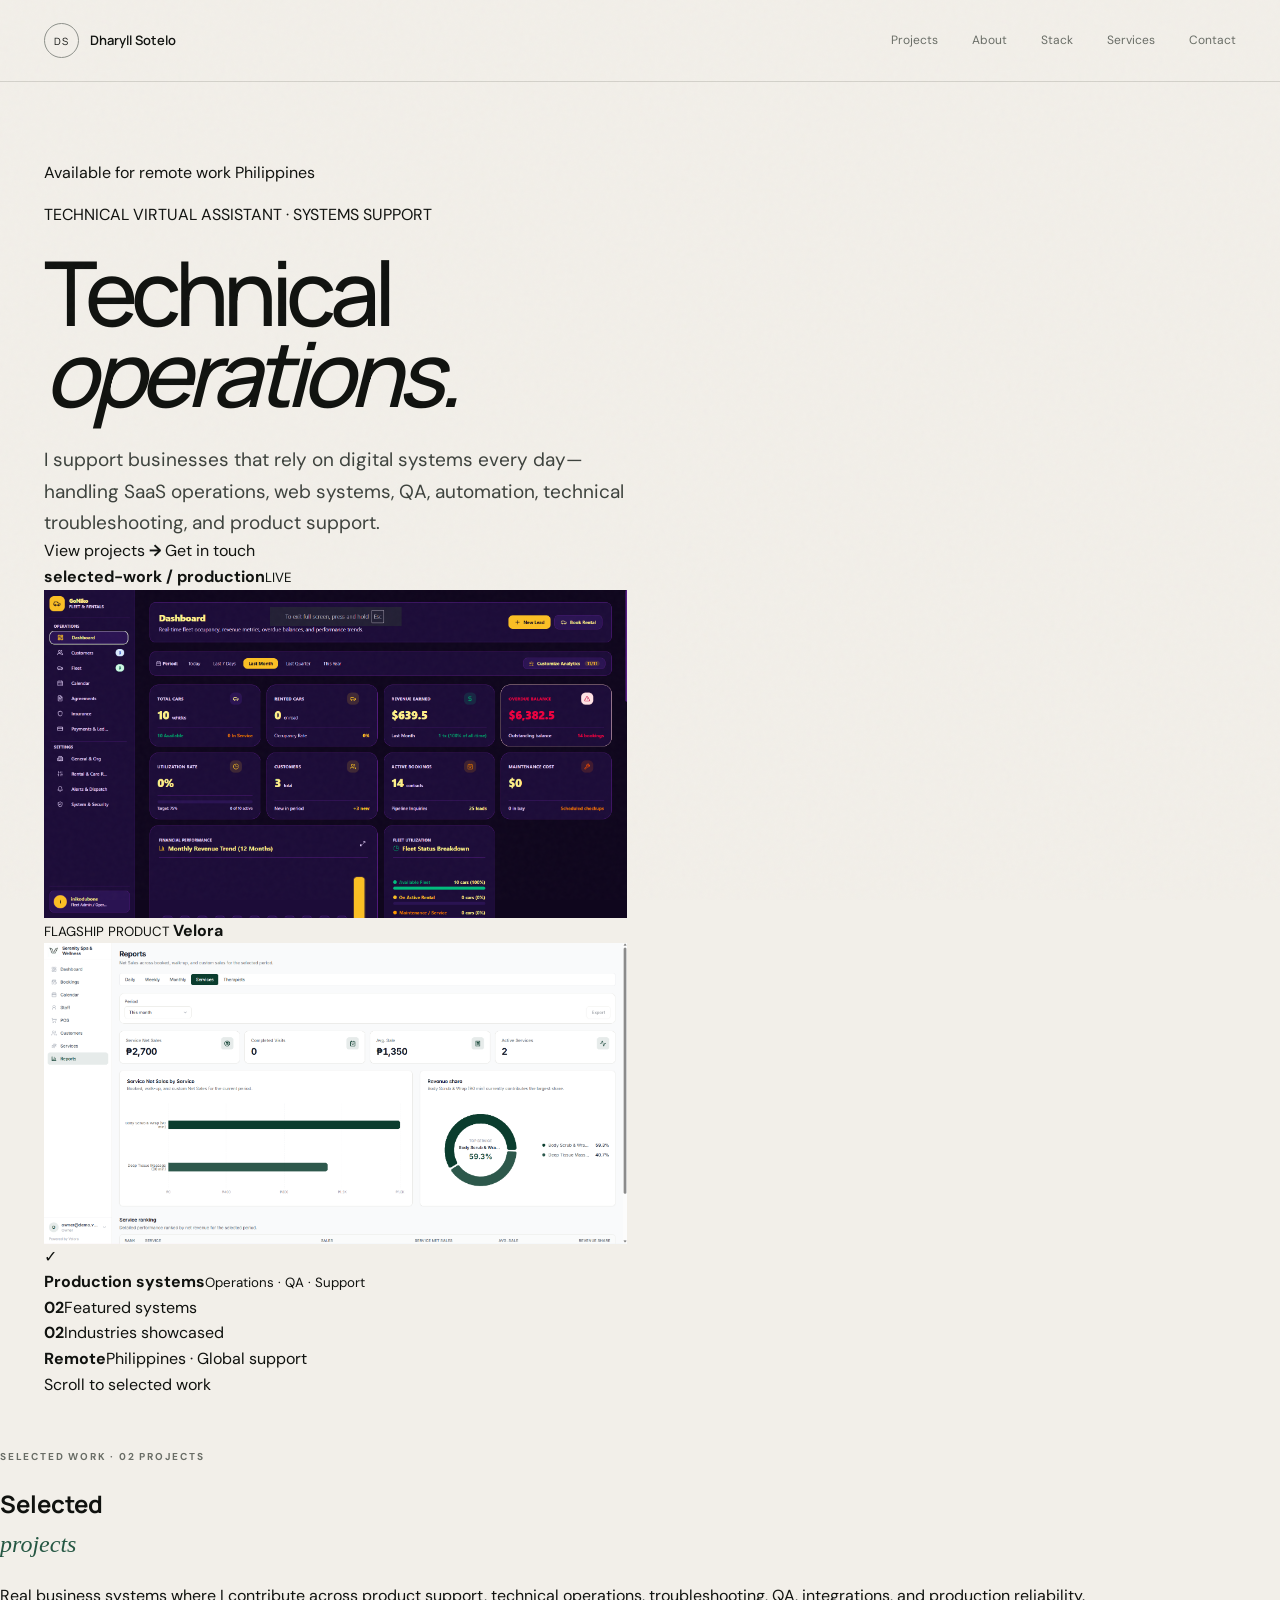
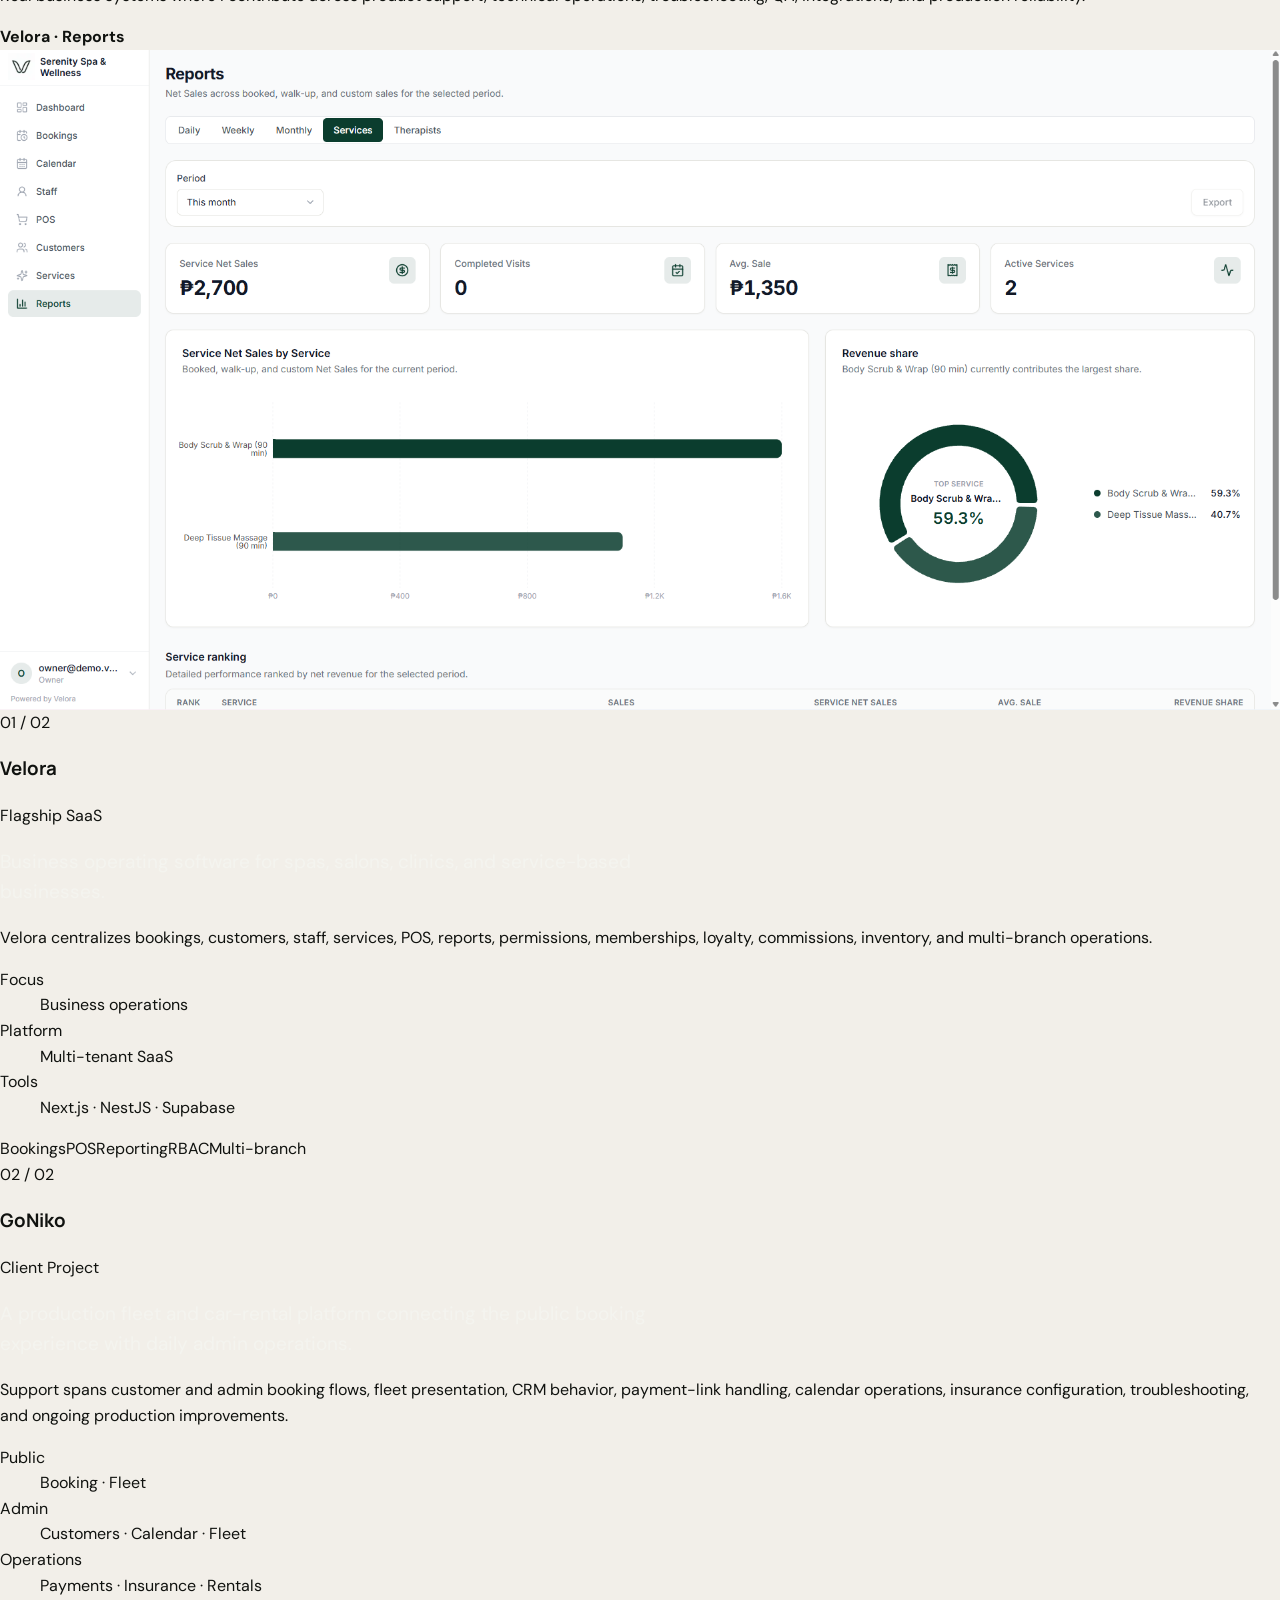
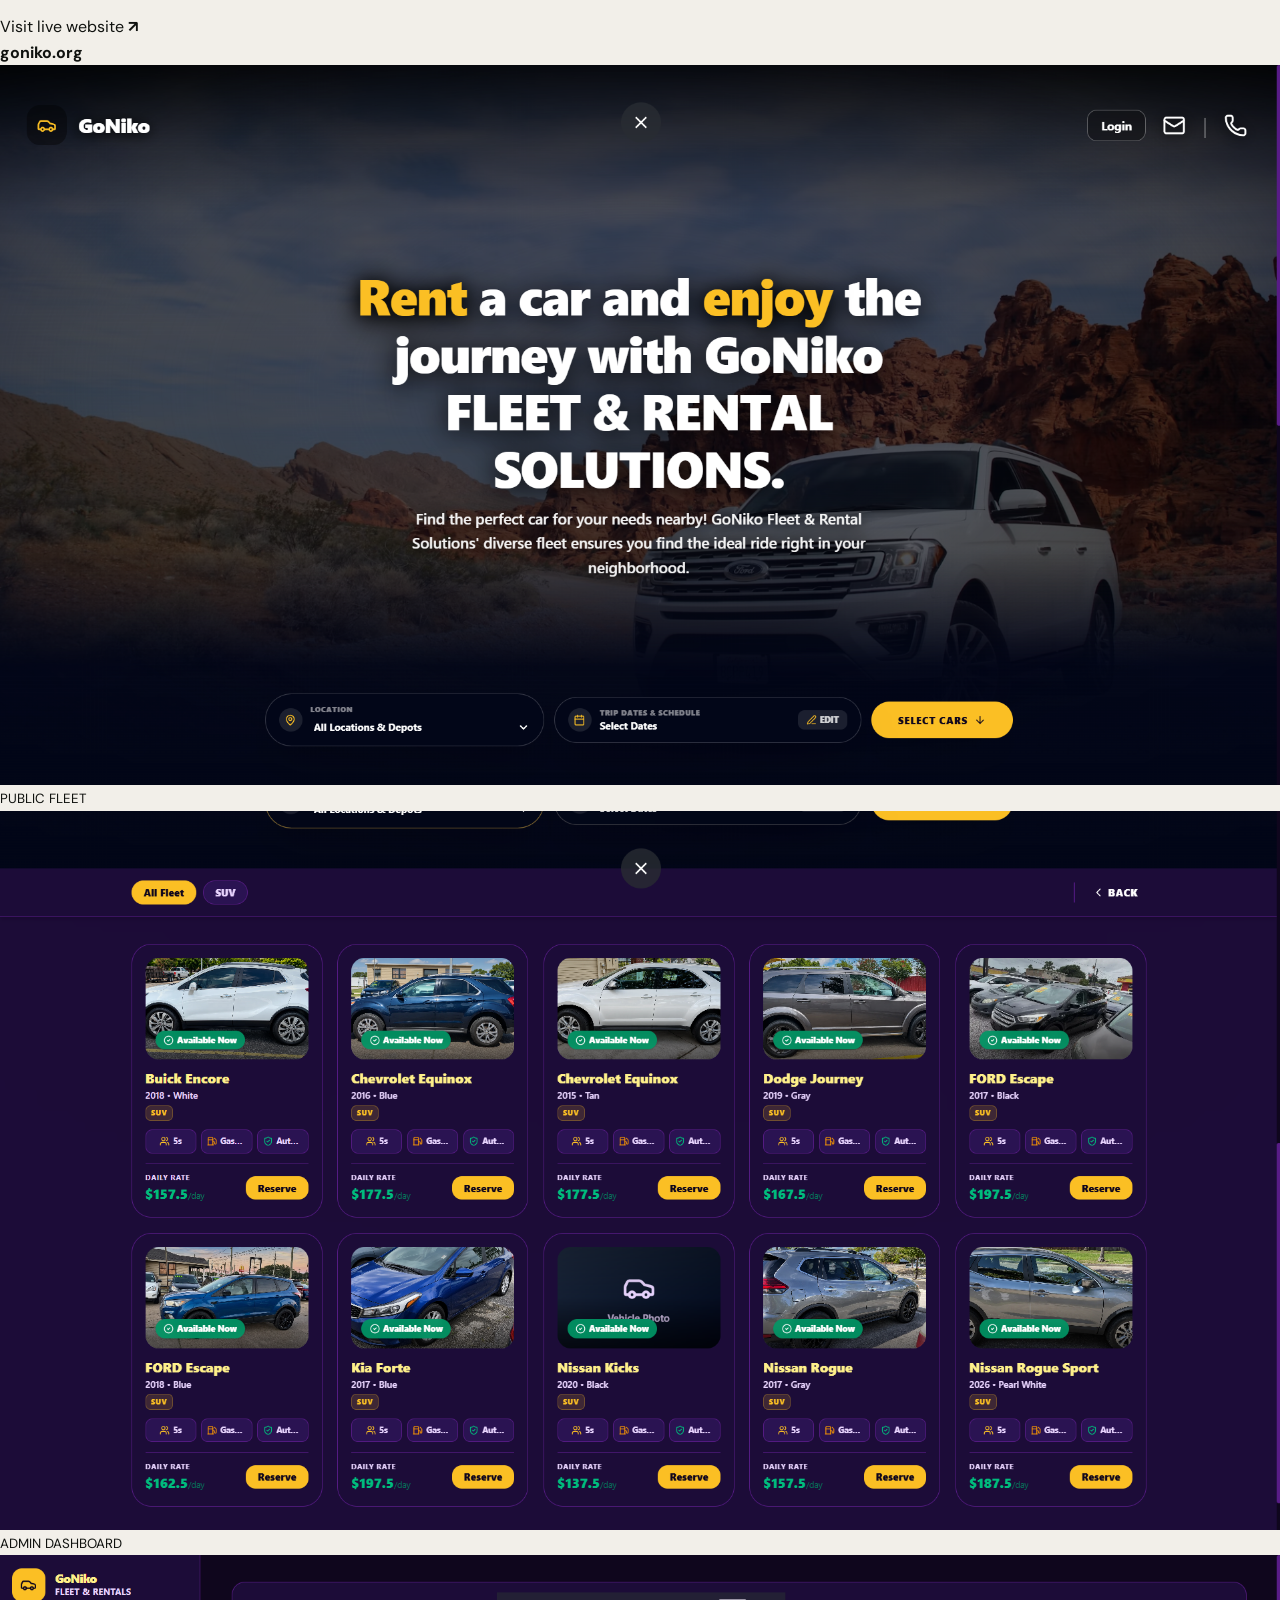
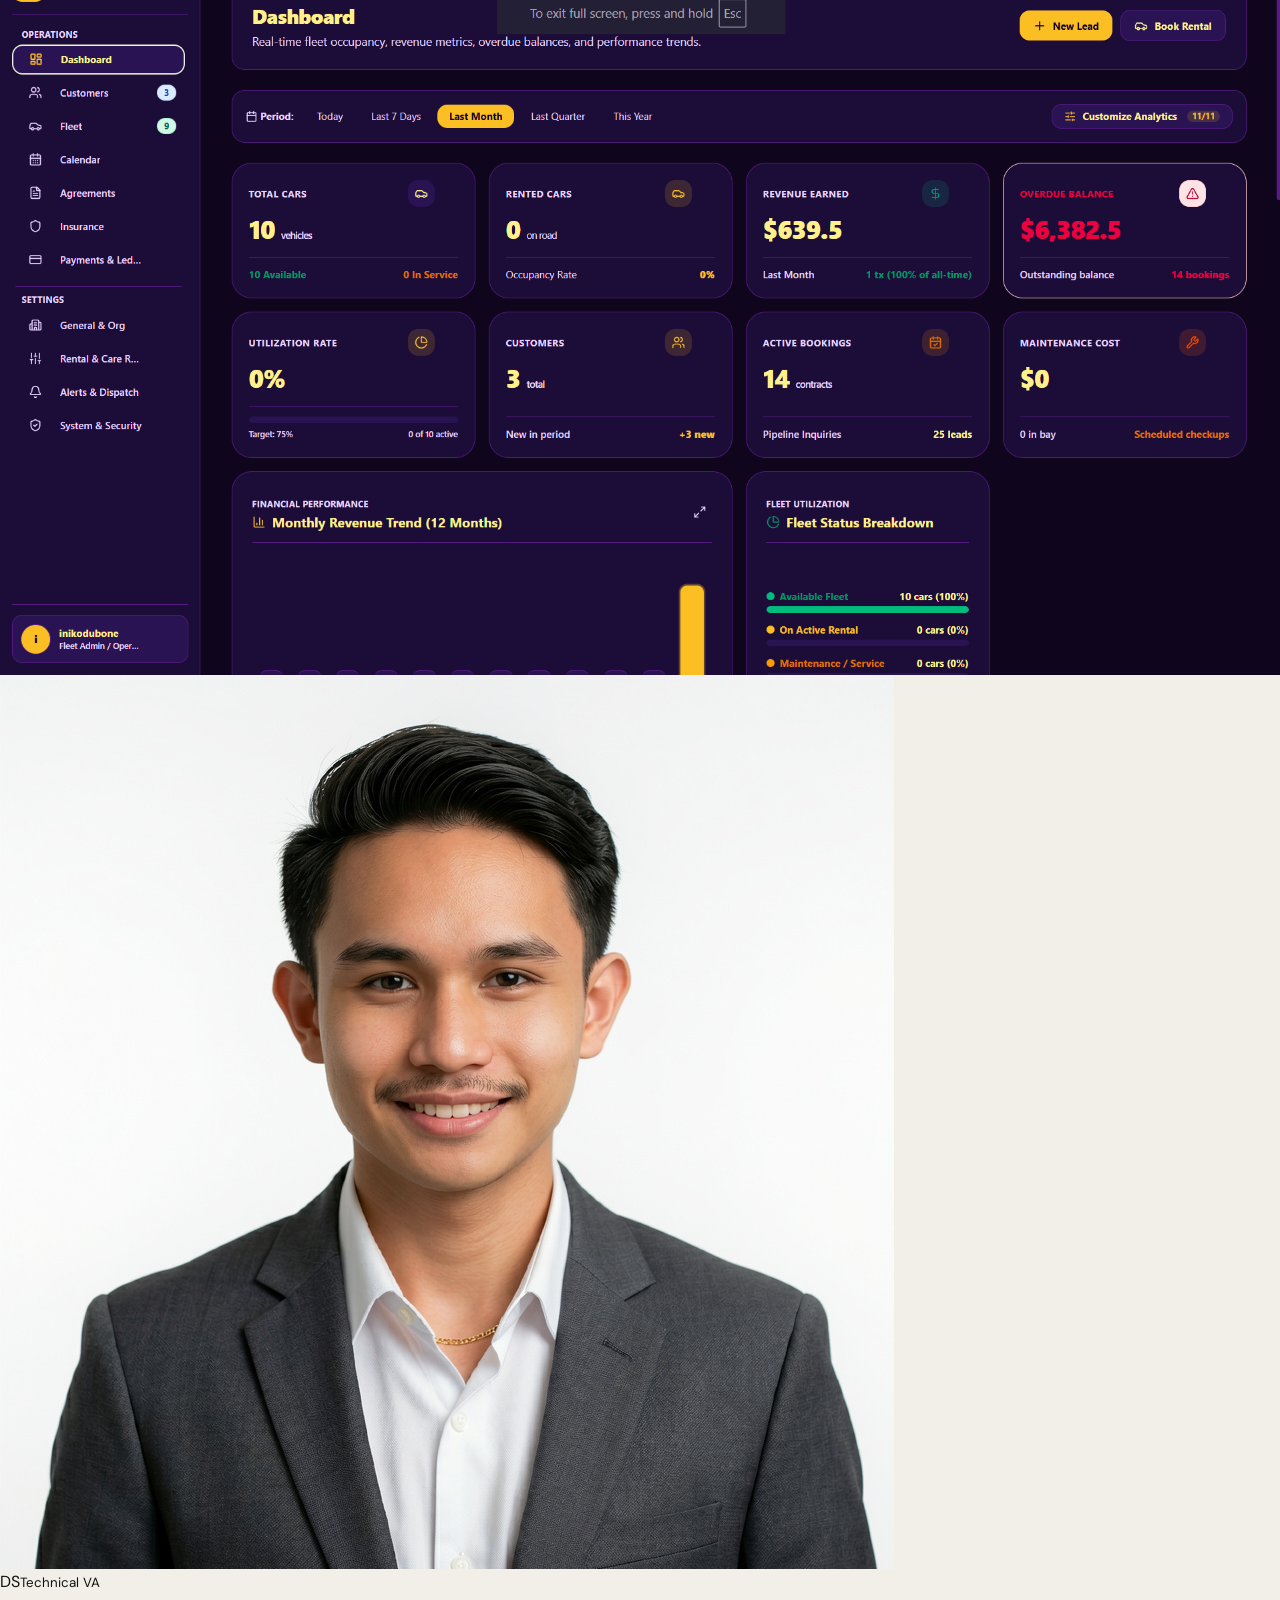
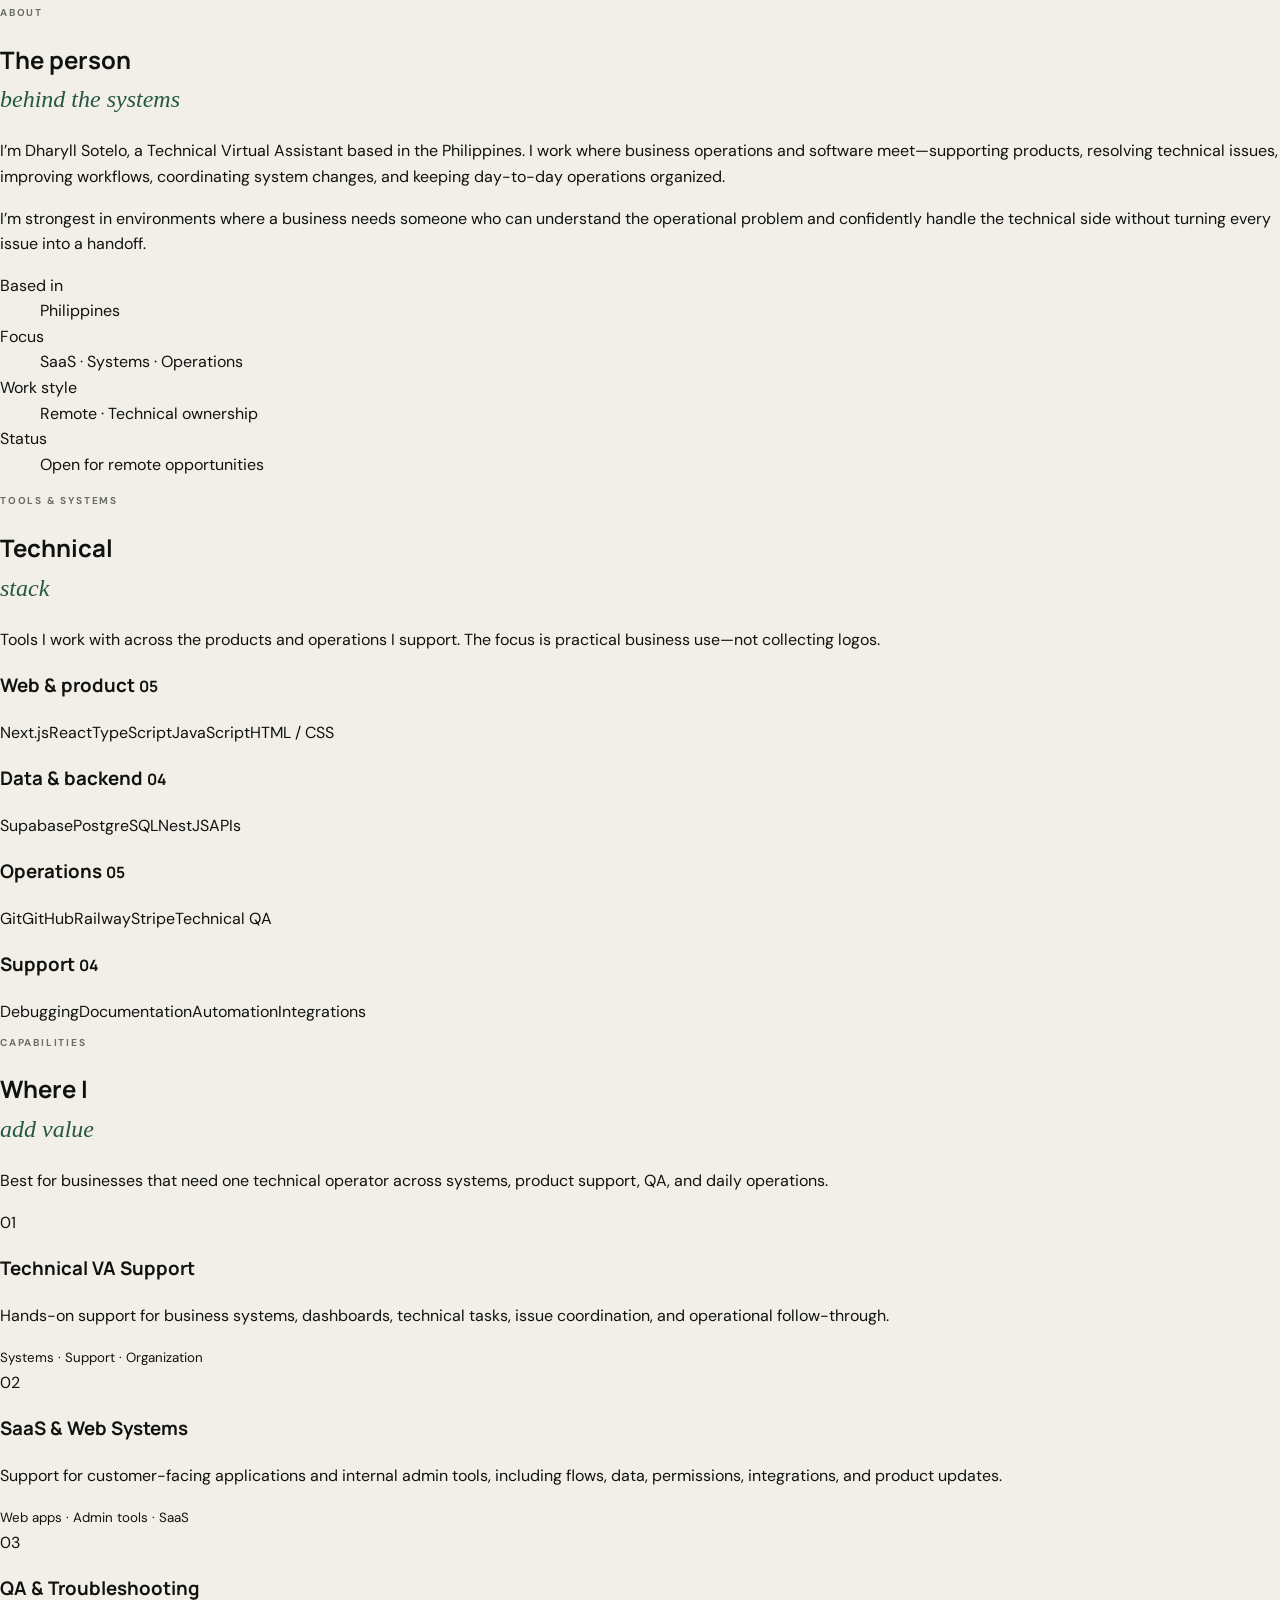
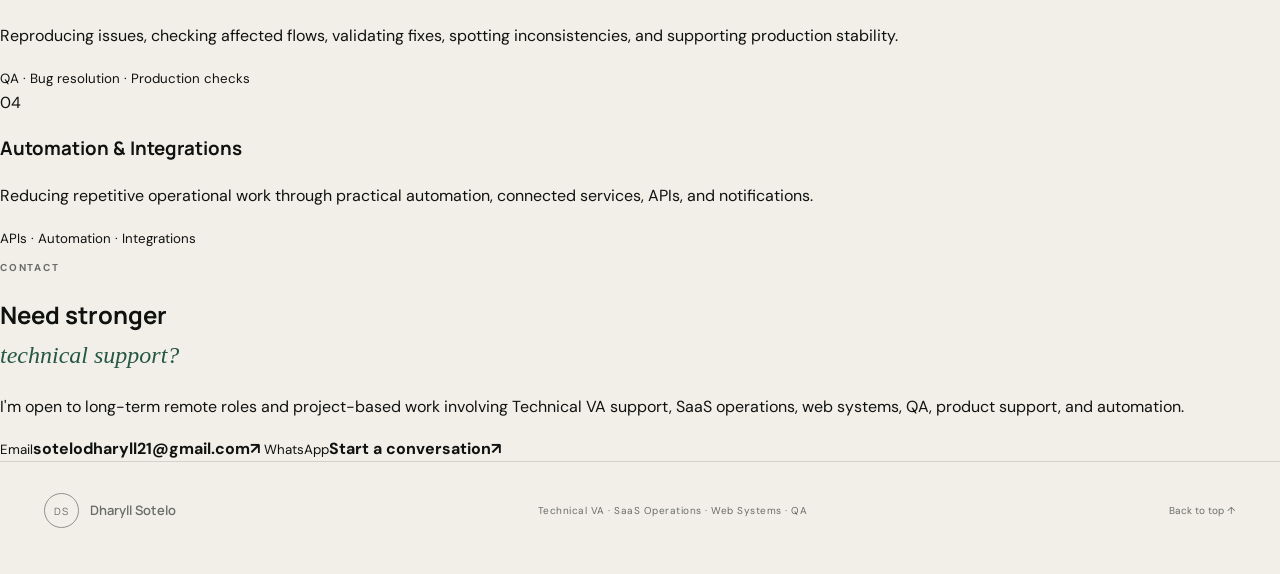
==== commit dc24cdb7: "Redesign portfolio with project-first premium layout" ====
--- a/index.html
+++ b/index.html
@@ -3,196 +3,185 @@
 <head>
 <meta charset="UTF-8">
 <meta name="viewport" content="width=device-width,initial-scale=1">
-<meta name="description" content="Dharyll Sotelo — Technical Virtual Assistant focused on web systems, SaaS operations, QA, automation, and product support.">
-<meta name="theme-color" content="#0d0f0e">
+<meta name="description" content="Dharyll Sotelo — Technical Virtual Assistant and systems support specialist for SaaS operations, web systems, QA, automation, and product support.">
+<meta name="theme-color" content="#0a0d14">
 <meta property="og:title" content="Dharyll Sotelo | Technical VA & Systems Support">
-<meta property="og:description" content="Technical operations, SaaS support, web systems, QA, and automation for modern businesses.">
+<meta property="og:description" content="Technical operations, SaaS support, web systems, QA, automation, and product support.">
 <title>Dharyll Sotelo | Technical VA & Systems Support</title>
-<link rel="stylesheet" href="styles.css">
-<script src="script.js" defer></script>
+<link rel="stylesheet" href="styles.css?v=20261001-3">
+<script src="script.js?v=20261001-3" defer></script>
 </head>
 <body>
 <div class="noise" aria-hidden="true"></div>
 
-<header class="nav">
-  <a class="brand" href="#top" aria-label="Dharyll Sotelo home">
-    <span>DS</span>
-    <strong>Dharyll Sotelo</strong>
-  </a>
+<header class="nav darkNav">
+  <a class="brand" href="#top" aria-label="Dharyll Sotelo home"><span>DS</span><strong>Dharyll Sotelo</strong></a>
   <button class="menu" aria-label="Open navigation" aria-expanded="false">Menu</button>
   <nav aria-label="Main navigation">
-    <a href="#work">Selected Work</a>
-    <a href="#capabilities">Capabilities</a>
+    <a href="#work">Projects</a>
+    <a href="#about">About</a>
+    <a href="#stack">Stack</a>
+    <a href="#services">Services</a>
     <a href="#contact">Contact</a>
   </nav>
 </header>
 
 <main id="top">
 <section class="hero">
-  <div class="heroCopy reveal">
-    <p class="eyebrow"><i></i> TECHNICAL VIRTUAL ASSISTANT · REMOTE</p>
-    <h1>I keep digital<br><span>businesses moving.</span></h1>
-    <p class="lead">Technical operations, web systems, SaaS support, QA, automation, and hands-on product support for businesses that need someone who can actually own the technical side.</p>
-    <div class="actions">
-      <a class="primary" href="#work">See selected work <b>↘</b></a>
-      <a class="secondary" href="mailto:sotelodharyll21@gmail.com">Start a conversation</a>
+  <div class="heroInner">
+    <div class="heroCopy reveal">
+      <div class="statusRow">
+        <span class="availabilityDot"></span>
+        <span>Available for remote work</span>
+        <i></i>
+        <span>Philippines</span>
+      </div>
+      <p class="heroLabel">TECHNICAL VIRTUAL ASSISTANT · SYSTEMS SUPPORT</p>
+      <h1>Technical<br><em>operations.</em></h1>
+      <p class="lead">I support businesses that rely on digital systems every day—handling SaaS operations, web systems, QA, automation, technical troubleshooting, and product support.</p>
+      <div class="heroActions">
+        <a class="button lightButton" href="#work">View projects <b>→</b></a>
+        <a class="button ghostButton" href="#contact">Get in touch</a>
+      </div>
     </div>
-    <div class="heroMeta">
-      <span><b>BASED IN</b> Philippines</span>
-      <span><b>WORKING</b> Remote / Global</span>
-      <span><b>FOCUS</b> Systems & Operations</span>
+
+    <div class="heroShowcase reveal" aria-label="Selected project preview">
+      <div class="codeBar"><span></span><span></span><span></span><b>selected-work / production</b><small>LIVE</small></div>
+      <div class="heroScreen">
+        <img src="resources/goniko-admin.png" alt="GoNiko production admin dashboard">
+      </div>
+      <div class="floatingPreview veloraFloat">
+        <small>FLAGSHIP PRODUCT</small>
+        <strong>Velora</strong>
+        <img src="resources/velora-photo.png" alt="Velora reports interface">
+      </div>
+      <div class="floatingStatus">
+        <span>✓</span>
+        <div><strong>Production systems</strong><small>Operations · QA · Support</small></div>
+      </div>
     </div>
-  </div>
 
-  <div class="heroStage reveal">
-    <div class="portraitFrame">
-      <img src="resources/profile-picture.png" alt="Dharyll Sotelo" fetchpriority="high">
+    <div class="heroStats reveal">
+      <div><strong>02</strong><span>Featured systems</span></div>
+      <div><strong>02</strong><span>Industries showcased</span></div>
+      <div><strong>Remote</strong><span>Philippines · Global support</span></div>
     </div>
-    <div class="heroNote noteA"><small>01</small><strong>Web Systems</strong><span>Support & improvement</span></div>
-    <div class="heroNote noteB"><small>02</small><strong>SaaS Operations</strong><span>Reliable day-to-day systems</span></div>
-    <div class="heroNote noteC"><small>03</small><strong>QA & Technical Support</strong><span>Find issues. Fix the experience.</span></div>
-    <div class="orbit" aria-hidden="true"></div>
+    <div class="scrollCue reveal"><i></i><span>Scroll to selected work</span></div>
   </div>
 </section>
 
-<section class="intro section reveal">
-  <p class="kicker">POSITIONING</p>
-  <div class="introGrid">
-    <h2>More than admin support.<br><em>Technical ownership.</em></h2>
+<section id="work" class="selectedWork">
+  <div class="sectionWrap sectionIntro reveal">
     <div>
-      <p>I support businesses where daily operations depend on software working properly. That means I can help manage systems, improve product flows, troubleshoot issues, coordinate fixes, handle integrations, and keep technical work organized.</p>
-      <p>My strongest work sits between operations and product: understanding what the business needs, turning it into something practical, and making sure the result is usable.</p>
+      <p class="eyebrow">SELECTED WORK · 02 PROJECTS</p>
+      <h2>Selected<br><em>projects</em></h2>
+    </div>
+    <p>Real business systems where I contribute across product support, technical operations, troubleshooting, QA, integrations, and production reliability.</p>
+  </div>
+
+  <article class="projectCard veloraCard reveal">
+    <div class="projectMedia">
+      <div class="projectBrowser">
+        <div class="browserTop"><span></span><span></span><span></span><b>Velora · Reports</b></div>
+        <img src="resources/velora-photo.png" alt="Velora SaaS reports interface">
+      </div>
+    </div>
+    <div class="projectContent">
+      <div class="projectNumber">01 / 02</div>
+      <div class="projectTitleRow"><h3>Velora</h3><span>Flagship SaaS</span></div>
+      <p class="projectLead">Business operating software for spas, salons, clinics, and service-based businesses.</p>
+      <p>Velora centralizes bookings, customers, staff, services, POS, reports, permissions, memberships, loyalty, commissions, inventory, and multi-branch operations.</p>
+      <dl class="projectMeta">
+        <div><dt>Focus</dt><dd>Business operations</dd></div>
+        <div><dt>Platform</dt><dd>Multi-tenant SaaS</dd></div>
+        <div><dt>Tools</dt><dd>Next.js · NestJS · Supabase</dd></div>
+      </dl>
+      <div class="tagRow"><span>Bookings</span><span>POS</span><span>Reporting</span><span>RBAC</span><span>Multi-branch</span></div>
+    </div>
+  </article>
+
+  <article class="projectCard gonikoCard reveal">
+    <div class="projectContent">
+      <div class="projectNumber">02 / 02</div>
+      <div class="projectTitleRow"><h3>GoNiko</h3><span>Client Project</span></div>
+      <p class="projectLead">A production fleet and car-rental platform connecting the public booking experience with daily admin operations.</p>
+      <p>Support spans customer and admin booking flows, fleet presentation, CRM behavior, payment-link handling, calendar operations, insurance configuration, troubleshooting, and ongoing production improvements.</p>
+      <dl class="projectMeta">
+        <div><dt>Public</dt><dd>Booking · Fleet</dd></div>
+        <div><dt>Admin</dt><dd>Customers · Calendar · Fleet</dd></div>
+        <div><dt>Operations</dt><dd>Payments · Insurance · Rentals</dd></div>
+      </dl>
+      <a class="projectLink" href="https://www.goniko.org/" target="_blank" rel="noopener noreferrer">Visit live website <b>↗</b></a>
+    </div>
+    <div class="gonikoMedia">
+      <div class="goMain">
+        <div class="browserTop"><span></span><span></span><span></span><b>goniko.org</b></div>
+        <img src="resources/goniko-home.png" alt="GoNiko public booking homepage">
+      </div>
+      <div class="goMini fleetMini"><small>PUBLIC FLEET</small><img src="resources/goniko-fleet.png" alt="GoNiko fleet interface"></div>
+      <div class="goMini adminMini"><small>ADMIN DASHBOARD</small><img src="resources/goniko-admin.png" alt="GoNiko admin dashboard"></div>
+    </div>
+  </article>
+</section>
+
+<section id="about" class="aboutSection">
+  <div class="sectionWrap aboutGrid">
+    <div class="aboutPortrait reveal">
+      <img src="resources/profile-picture.png" alt="Dharyll Sotelo">
+      <div class="portraitStamp"><span>DS</span><small>Technical VA</small></div>
+    </div>
+    <div class="aboutCopy reveal">
+      <p class="eyebrow">ABOUT</p>
+      <h2>The person<br><em>behind the systems</em></h2>
+      <p>I’m Dharyll Sotelo, a Technical Virtual Assistant based in the Philippines. I work where business operations and software meet—supporting products, resolving technical issues, improving workflows, coordinating system changes, and keeping day-to-day operations organized.</p>
+      <p>I’m strongest in environments where a business needs someone who can understand the operational problem and confidently handle the technical side without turning every issue into a handoff.</p>
+      <dl class="aboutFacts">
+        <div><dt>Based in</dt><dd>Philippines</dd></div>
+        <div><dt>Focus</dt><dd>SaaS · Systems · Operations</dd></div>
+        <div><dt>Work style</dt><dd>Remote · Technical ownership</dd></div>
+        <div><dt>Status</dt><dd>Open for remote opportunities</dd></div>
+      </dl>
     </div>
   </div>
 </section>
 
-<section id="work" class="workSection">
-  <div class="section workHead reveal">
-    <div class="sectionHead">
-      <div>
-        <p class="kicker">01 — SELECTED WORK</p>
-        <h2>Real systems.<br><em>Real operations.</em></h2>
-      </div>
-      <p>Projects that show the kind of technical ownership I can bring to a business—from product support and operations to customer-facing systems and internal tools.</p>
-    </div>
+<section id="stack" class="stackSection">
+  <div class="sectionWrap stackHeader reveal">
+    <div><p class="eyebrow">TOOLS & SYSTEMS</p><h2>Technical<br><em>stack</em></h2></div>
+    <p>Tools I work with across the products and operations I support. The focus is practical business use—not collecting logos.</p>
   </div>
-
-  <article class="project projectVelora reveal">
-    <div class="projectCopy">
-      <div class="projectIndex">01 / FLAGSHIP PRODUCT</div>
-      <h3>Velora</h3>
-      <p class="projectLead">A multi-tenant business operating platform for spas, salons, clinics, and service-based businesses.</p>
-      <p>Velora brings daily operations into one system: bookings, customers, staff, services, POS, reports, permissions, memberships, loyalty, commissions, inventory, and multi-branch management.</p>
-      <div class="projectDetails">
-        <span><small>TYPE</small><b>SaaS Platform</b></span>
-        <span><small>FOCUS</small><b>Business Operations</b></span>
-        <span><small>STACK</small><b>Next.js · NestJS · Supabase</b></span>
-      </div>
-      <div class="chips"><span>Product Support</span><span>Multi-tenant</span><span>RBAC</span><span>Bookings</span><span>POS</span><span>Reporting</span></div>
-    </div>
-    <div class="veloraVisual">
-      <div class="browserChrome"><span></span><span></span><span></span><b>Velora / Business OS</b></div>
-      <img src="resources/velora-photo.png" alt="Velora business management dashboard" loading="lazy">
-      <div class="visualLabel"><span>LIVE PRODUCT WORK</span><small>Operations · Product · QA</small></div>
-    </div>
-  </article>
-
-  <article class="gonikoFeature reveal">
-    <div class="gonikoIntro">
-      <div>
-        <div class="projectIndex light">02 / CLIENT PROJECT</div>
-        <h3>GoNiko</h3>
-        <p class="projectLead">A production car-rental platform connecting the public booking experience with fleet and admin operations.</p>
-      </div>
-      <div class="gonikoFacts">
-        <span><small>PUBLIC</small><b>Booking & Fleet</b></span>
-        <span><small>ADMIN</small><b>Customers · Fleet · Calendar</b></span>
-        <span><small>OPERATIONS</small><b>Payments · Insurance · Rentals</b></span>
-      </div>
-    </div>
-
-    <div class="gonikoGallery">
-      <div class="screen screenMain">
-        <div class="screenBar"><span></span><span></span><span></span><b>goniko.org</b></div>
-        <img src="resources/goniko-home.png" alt="GoNiko public car rental homepage" loading="lazy">
-      </div>
-      <div class="screen screenFleet">
-        <div class="screenLabel">PUBLIC FLEET</div>
-        <img src="resources/goniko-fleet.png" alt="GoNiko public fleet selection interface" loading="lazy">
-      </div>
-      <div class="screen screenAdmin">
-        <div class="screenLabel">OPERATIONS DASHBOARD</div>
-        <img src="resources/goniko-admin.png" alt="GoNiko admin operations dashboard" loading="lazy">
-      </div>
-    </div>
-
-    <div class="gonikoBottom">
-      <p>Work across GoNiko includes customer and admin booking flows, fleet presentation, CRM behavior, payment-link handling, calendar operations, insurance configuration, production troubleshooting, and ongoing system support.</p>
-      <a href="https://www.goniko.org/" target="_blank" rel="noopener noreferrer">Visit live website <b>↗</b></a>
-    </div>
-  </article>
-</section>
-
-<section id="capabilities" class="section capabilities">
-  <div class="sectionHead reveal">
-    <div>
-      <p class="kicker">02 — CAPABILITIES</p>
-      <h2>Where I can<br><em>add value.</em></h2>
-    </div>
-    <p>Built for roles that sit between operations, systems, customer experience, and product support.</p>
-  </div>
-
-  <div class="capabilityList">
-    <article class="capability reveal">
-      <span>01</span>
-      <h3>Web & SaaS Support</h3>
-      <p>Supporting business applications, dashboards, customer flows, admin tools, content, data, integrations, and day-to-day product needs.</p>
-    </article>
-    <article class="capability reveal">
-      <span>02</span>
-      <h3>QA & Bug Resolution</h3>
-      <p>Reproducing issues, checking affected flows, validating fixes, spotting inconsistencies, and helping keep releases stable.</p>
-    </article>
-    <article class="capability reveal">
-      <span>03</span>
-      <h3>Business Systems</h3>
-      <p>Organizing operational workflows around bookings, customers, staff, payments, reporting, permissions, and internal processes.</p>
-    </article>
-    <article class="capability reveal">
-      <span>04</span>
-      <h3>Automation & Integrations</h3>
-      <p>Reducing repetitive work through practical automation, connected tools, APIs, notifications, and structured technical operations.</p>
-    </article>
+  <div class="sectionWrap stackGrid">
+    <article class="stackGroup reveal"><h3>Web & product <small>05</small></h3><div><span>Next.js</span><span>React</span><span>TypeScript</span><span>JavaScript</span><span>HTML / CSS</span></div></article>
+    <article class="stackGroup reveal"><h3>Data & backend <small>04</small></h3><div><span>Supabase</span><span>PostgreSQL</span><span>NestJS</span><span>APIs</span></div></article>
+    <article class="stackGroup reveal"><h3>Operations <small>05</small></h3><div><span>Git</span><span>GitHub</span><span>Railway</span><span>Stripe</span><span>Technical QA</span></div></article>
+    <article class="stackGroup reveal"><h3>Support <small>04</small></h3><div><span>Debugging</span><span>Documentation</span><span>Automation</span><span>Integrations</span></div></article>
   </div>
 </section>
 
-<section class="availability section reveal">
-  <div class="availabilityCard">
-    <div>
-      <p class="kicker">BEST FIT</p>
-      <h2>Need someone who can handle<br><em>the technical side without hand-holding?</em></h2>
-    </div>
-    <div class="roleCloud">
-      <span>Technical VA</span>
-      <span>SaaS Support</span>
-      <span>Product Operations</span>
-      <span>Web Systems</span>
-      <span>QA Support</span>
-      <span>Automation</span>
-    </div>
+<section id="services" class="servicesSection">
+  <div class="sectionWrap servicesHeader reveal">
+    <div><p class="eyebrow">CAPABILITIES</p><h2>Where I<br><em>add value</em></h2></div>
+    <p>Best for businesses that need one technical operator across systems, product support, QA, and daily operations.</p>
+  </div>
+  <div class="sectionWrap servicesGrid">
+    <article class="serviceCard reveal"><span>01</span><h3>Technical VA Support</h3><p>Hands-on support for business systems, dashboards, technical tasks, issue coordination, and operational follow-through.</p><small>Systems · Support · Organization</small></article>
+    <article class="serviceCard reveal"><span>02</span><h3>SaaS & Web Systems</h3><p>Support for customer-facing applications and internal admin tools, including flows, data, permissions, integrations, and product updates.</p><small>Web apps · Admin tools · SaaS</small></article>
+    <article class="serviceCard reveal"><span>03</span><h3>QA & Troubleshooting</h3><p>Reproducing issues, checking affected flows, validating fixes, spotting inconsistencies, and supporting production stability.</p><small>QA · Bug resolution · Production checks</small></article>
+    <article class="serviceCard reveal"><span>04</span><h3>Automation & Integrations</h3><p>Reducing repetitive operational work through practical automation, connected services, APIs, and notifications.</p><small>APIs · Automation · Integrations</small></article>
   </div>
 </section>
 
-<section id="contact" class="contact reveal">
-  <div class="contactTop">
-    <p class="kicker">03 — CONTACT</p>
-    <span>AVAILABLE FOR REMOTE OPPORTUNITIES</span>
-  </div>
-  <h2>Have systems that need<br><em>better technical support?</em></h2>
-  <p>I’m open to long-term remote roles and project work involving technical VA support, SaaS operations, web systems, QA, automation, and product support.</p>
-  <div class="contactLinks">
-    <a class="primary lightPrimary" href="mailto:sotelodharyll21@gmail.com">sotelodharyll21@gmail.com <b>↗</b></a>
-    <a class="secondary light" href="https://wa.me/639523958474" target="_blank" rel="noopener noreferrer">WhatsApp <b>↗</b></a>
+<section id="contact" class="contactSection">
+  <div class="sectionWrap contactInner reveal">
+    <div>
+      <p class="eyebrow">CONTACT</p>
+      <h2>Need stronger<br><em>technical support?</em></h2>
+      <p>I'm open to long-term remote roles and project-based work involving Technical VA support, SaaS operations, web systems, QA, product support, and automation.</p>
+    </div>
+    <div class="contactCards">
+      <a href="mailto:sotelodharyll21@gmail.com"><small>Email</small><strong>sotelodharyll21@gmail.com</strong><b>↗</b></a>
+      <a href="https://wa.me/639523958474" target="_blank" rel="noopener noreferrer"><small>WhatsApp</small><strong>Start a conversation</strong><b>↗</b></a>
+    </div>
   </div>
 </section>
 </main>
--- a/styles.css
+++ b/styles.css
@@ -1,348 +1,221 @@
 @import url('https://fonts.googleapis.com/css2?family=DM+Sans:wght@400;500;600&family=Manrope:wght@400;500;600;700&display=swap');
 
 :root{
-  --bg:#f2f0ea;
-  --paper:#f8f7f2;
-  --ink:#10130f;
-  --muted:#666b63;
-  --line:#d3d3ca;
-  --accent:#245740;
-  --accent-soft:#dce7df;
-  --dark:#0d1511;
-  --dark-2:#142019;
-  --white:#fbfbf7;
+  --bg:#f2efe9;
+  --paper:#f8f6f1;
+  --ink:#10120f;
+  --muted:#696d66;
+  --line:#d3d1ca;
+  --green:#255743;
+  --dark:#0b0e0c;
+  --dark2:#101511;
+  --white:#fbfaf6;
+  --purple:#1a082b;
+  --violet:#6e28b8;
+  --yellow:#ffc229;
 }
 *{box-sizing:border-box}
 html{scroll-behavior:smooth}
-body{
-  margin:0;
-  background:var(--bg);
-  color:var(--ink);
-  font-family:'DM Sans',sans-serif;
-  line-height:1.58;
-  overflow-x:hidden;
-}
+body{margin:0;background:var(--bg);color:var(--ink);font-family:'DM Sans',sans-serif;line-height:1.6;overflow-x:hidden}
 a{color:inherit;text-decoration:none}
 button{font:inherit}
-img{max-width:100%}
-::selection{background:#b9cdbf;color:#0b150f}
-.noise{
-  position:fixed;inset:0;pointer-events:none;opacity:.028;z-index:99;
-  background-image:url("data:image/svg+xml,%3Csvg viewBox='0 0 180 180' xmlns='http://www.w3.org/2000/svg'%3E%3Cfilter id='n'%3E%3CfeTurbulence type='fractalNoise' baseFrequency='.9' numOctaves='3' stitchTiles='stitch'/%3E%3C/filter%3E%3Crect width='100%25' height='100%25' filter='url(%23n)'/%3E%3C/svg%3E");
-}
-.nav{
-  height:82px;max-width:1380px;margin:auto;padding:0 42px;
-  display:flex;align-items:center;justify-content:space-between;
-  border-bottom:1px solid var(--line);position:relative;z-index:30;
-}
+img{display:block;max-width:100%}
+::selection{background:#bed1c4;color:#0a120e}
+.noise{position:fixed;inset:0;pointer-events:none;opacity:.025;z-index:100;background-image:url("data:image/svg+xml,%3Csvg viewBox='0 0 180 180' xmlns='http://www.w3.org/2000/svg'%3E%3Cfilter id='n'%3E%3CfeTurbulence type='fractalNoise' baseFrequency='.92' numOctaves='3' stitchTiles='stitch'/%3E%3C/filter%3E%3Crect width='100%25' height='100%25' filter='url(%23n)'/%3E%3C/svg%3E")}
+
+.nav{height:82px;max-width:1420px;margin:auto;padding:0 44px;display:flex;align-items:center;justify-content:space-between;border-bottom:1px solid var(--line);position:relative;z-index:30}
 .brand{display:flex;align-items:center;gap:11px;font-family:Manrope,sans-serif;font-size:13px}
-.brand span{
-  width:35px;height:35px;border:1px solid #8d918a;border-radius:50%;
-  display:grid;place-items:center;font-size:10px;letter-spacing:.06em;
-}
+.brand span{width:35px;height:35px;border:1px solid #8e918b;border-radius:50%;display:grid;place-items:center;font-size:10px;letter-spacing:.06em}
 .brand strong{font-weight:600}
 .nav nav{display:flex;gap:34px;font-size:12px;color:var(--muted)}
 .nav nav a{position:relative;padding:10px 0;transition:.25s}
-.nav nav a:after{
-  content:"";position:absolute;left:0;right:100%;bottom:5px;height:1px;background:var(--ink);transition:.25s;
-}
+.nav nav a:after{content:"";position:absolute;left:0;right:100%;bottom:5px;height:1px;background:var(--ink);transition:.25s}
 .nav nav a:hover{color:var(--ink)}
 .nav nav a:hover:after{right:0}
 .menu{display:none;background:none;border:0;color:var(--ink)}
 
-.hero,.section,.contact,footer{max-width:1380px;margin:auto}
-.hero{
-  min-height:calc(100vh - 82px);
-  padding:74px 42px 34px;
-  display:grid;grid-template-columns:1.03fr .97fr;gap:72px;align-items:center;
-}
-.eyebrow,.kicker{
-  font-size:10px;letter-spacing:.18em;font-weight:700;color:var(--muted);
-}
+.hero,.section,.contact,footer{max-width:1420px;margin:auto}
+.hero{min-height:calc(100vh - 82px);padding:78px 44px 42px;display:grid;grid-template-columns:1fr .9fr;gap:84px;align-items:center}
+.eyebrow,.kicker{font-size:10px;letter-spacing:.18em;font-weight:700;color:var(--muted)}
 .eyebrow{display:flex;align-items:center;gap:10px}
-.eyebrow i{
-  width:7px;height:7px;background:#3b8b60;border-radius:50%;
-  box-shadow:0 0 0 5px rgba(59,139,96,.1);
-}
+.eyebrow i{width:7px;height:7px;border-radius:50%;background:#3e8f64;box-shadow:0 0 0 5px rgba(62,143,100,.1)}
 .hero h1,h2,h3{font-family:Manrope,sans-serif}
-.hero h1{
-  font-size:clamp(58px,6.8vw,102px);line-height:.92;letter-spacing:-.067em;
-  margin:25px 0 29px;font-weight:500;max-width:850px;
-}
-.hero h1 span,h2 em{
-  font-family:Georgia,serif;font-weight:400;font-style:italic;color:var(--accent);
-}
-.lead{
-  font-size:20px;max-width:690px;color:#343a35;line-height:1.55;margin:0;
-}
-.sublead{
-  font-size:14px;max-width:670px;color:var(--muted);line-height:1.75;margin:18px 0 0;
-}
-.actions{display:flex;gap:12px;margin-top:34px}
-.primary,.secondary{
-  min-height:52px;padding:0 20px;display:inline-flex;align-items:center;justify-content:center;
-  gap:28px;font-size:12px;font-weight:600;border-radius:2px;transition:.28s;
-}
-.primary{background:var(--dark);color:#fff}
-.primary:hover{transform:translateY(-3px);box-shadow:0 14px 30px rgba(0,0,0,.14)}
-.secondary{border:1px solid #b5b8b1}
-.secondary:hover{background:#fff}
-.heroVisual{display:grid;grid-template-columns:1.06fr .94fr;gap:14px;align-items:stretch}
-.portraitWrap{
-  min-height:600px;position:relative;overflow:hidden;background:#d7ddd5;
-}
-.portraitWrap img{
-  width:100%;height:100%;object-fit:cover;object-position:center top;display:block;filter:saturate(.87) contrast(.98);
-}
-.portraitWrap:after{
-  content:"";position:absolute;inset:auto 0 0;height:38%;
-  background:linear-gradient(transparent,rgba(4,10,7,.45));
-}
-.portraitMeta{
-  position:absolute;z-index:2;left:18px;right:18px;bottom:18px;color:white;
-  display:flex;justify-content:space-between;align-items:end;gap:15px;
-}
-.portraitMeta span{font-size:9px;letter-spacing:.16em;opacity:.74}
-.portraitMeta strong{font-family:Manrope;font-size:12px;font-weight:600}
-.systemCard{
-  background:var(--dark);color:#f5f6f2;min-height:600px;padding:25px 23px;
-  display:flex;flex-direction:column;justify-content:space-between;
-}
-.systemCardTop{display:flex;justify-content:space-between;align-items:center}
-.systemCardTop span{font-size:9px;letter-spacing:.16em;color:#87948b}
-.systemCardTop i{
-  font-style:normal;font-size:8px;letter-spacing:.12em;padding:5px 7px;
-  border:1px solid #345342;color:#9ac3aa;
-}
-.systemCard h2{
-  font-size:29px;line-height:1.07;letter-spacing:-.045em;font-weight:500;margin:40px 0 auto;
-}
-.systemRows{border-top:1px solid #2b3830;margin-top:30px}
-.systemRows span{
-  display:flex;gap:12px;padding:14px 0;border-bottom:1px solid #2b3830;
-  font-size:10px;color:#b6bdb8;
-}
-.systemRows b{color:#64736a;font-weight:500;min-width:22px}
-.proof{
-  grid-column:1/-1;border-top:1px solid var(--line);margin-top:38px;padding-top:22px;
-  display:grid;grid-template-columns:repeat(4,1fr);font-size:9px;letter-spacing:.13em;color:var(--muted);
-}
-
-.section{padding:130px 42px;border-top:1px solid var(--line)}
-.statement{padding-top:95px;padding-bottom:95px}
-.statementGrid{
-  display:grid;grid-template-columns:1fr .7fr;gap:100px;align-items:start;margin-top:22px;
-}
-.statement h2,.sectionHead h2,.contact h2,.fit h2{
-  font-size:clamp(43px,5.2vw,74px);line-height:1.02;letter-spacing:-.052em;
-  font-weight:500;margin:0;
-}
-.statementGrid>div{padding-top:10px}
-.statementGrid p{color:var(--muted);font-size:15px;margin:0 0 18px;max-width:520px}
-.sectionHead{
-  display:grid;grid-template-columns:1.35fr .5fr;gap:70px;align-items:end;margin-bottom:78px;
-}
+.hero h1{font-size:clamp(62px,7vw,108px);line-height:.9;letter-spacing:-.07em;font-weight:500;margin:25px 0 31px;max-width:800px}
+.hero h1 span,h2 em{font-family:Georgia,serif;font-weight:400;font-style:italic;color:var(--green)}
+.lead{font-size:19px;line-height:1.65;color:#3d423d;max-width:680px;margin:0}
+.actions{display:flex;gap:12px;margin-top:35px}
+.primary,.secondary{min-height:52px;padding:0 21px;display:inline-flex;align-items:center;justify-content:center;gap:28px;font-size:12px;font-weight:600;border-radius:2px;transition:.3s}
+.primary{background:var(--dark);color:white}
+.primary:hover{transform:translateY(-3px);box-shadow:0 16px 35px rgba(0,0,0,.14)}
+.secondary{border:1px solid #b6b8b2}
+.secondary:hover{background:white}
+.heroMeta{display:flex;flex-wrap:wrap;gap:25px;margin-top:42px;padding-top:20px;border-top:1px solid var(--line);font-size:9px;color:var(--muted);letter-spacing:.05em}
+.heroMeta b{display:block;font-size:8px;letter-spacing:.14em;color:#90948d;margin-bottom:5px}
+
+.heroStage{position:relative;min-height:650px}
+.portraitFrame{position:absolute;inset:0 9% 0 8%;background:#d9ddd5;overflow:hidden}
+.portraitFrame:before{content:"";position:absolute;inset:0;z-index:1;background:linear-gradient(180deg,transparent 55%,rgba(8,14,10,.2))}
+.portraitFrame img{width:100%;height:100%;object-fit:cover;object-position:center top;filter:saturate(.86) contrast(.97)}
+.orbit{position:absolute;width:82%;aspect-ratio:1;border:1px solid rgba(36,87,64,.18);border-radius:50%;left:4%;top:8%;pointer-events:none}
+.heroNote{position:absolute;z-index:3;background:rgba(247,246,241,.93);backdrop-filter:blur(12px);border:1px solid rgba(190,193,185,.85);padding:15px 16px;min-width:190px;box-shadow:0 15px 40px rgba(18,23,19,.08)}
+.heroNote small{display:block;font-size:8px;color:#8d928a;margin-bottom:7px}
+.heroNote strong{font-family:Manrope;font-size:12px;display:block}
+.heroNote span{font-size:9px;color:var(--muted)}
+.noteA{top:8%;left:-3%}
+.noteB{right:-3%;top:46%}
+.noteC{left:0;bottom:4%}
+
+.section{padding:128px 44px;border-top:1px solid var(--line)}
+.intro{padding-top:100px;padding-bottom:100px}
+.introGrid{display:grid;grid-template-columns:1.1fr .65fr;gap:95px;align-items:start;margin-top:22px}
+.intro h2,.sectionHead h2,.availability h2,.contact h2{font-size:clamp(44px,5.4vw,76px);line-height:1.02;letter-spacing:-.055em;font-weight:500;margin:0}
+.introGrid>div{padding-top:8px}
+.introGrid p{color:var(--muted);font-size:15px;max-width:540px;margin:0 0 19px}
+
+.workSection{background:var(--dark);color:#f5f5f1}
+.workHead{border-color:#262c28;padding-bottom:80px}
+.workHead .kicker,.workSection .projectIndex{color:#818b84}
+.workHead h2 em{color:#9db6a7}
+.sectionHead{display:grid;grid-template-columns:1.3fr .5fr;gap:70px;align-items:end;margin-bottom:75px}
 .sectionHead h2{margin-top:16px}
-.sectionHead>p{color:var(--muted);font-size:14px;max-width:390px;margin:0 0 5px}
-
-.case{
-  display:grid;grid-template-columns:.92fr 1.08fr;min-height:600px;
-  border-top:1px solid var(--line);padding:52px 0 78px;gap:70px;align-items:stretch;
-}
-.case.goniko{grid-template-columns:1fr 1fr}
-.caseCopy{padding:4px 0}
-.caseTopline{display:flex;justify-content:space-between;gap:20px;align-items:center}
-.tag{font-size:9px;letter-spacing:.16em;color:var(--muted);font-weight:700}
-.status{
-  font-size:8px;letter-spacing:.12em;color:var(--accent);
-  border:1px solid #b6c5bb;padding:5px 7px;
-}
-.case h3,.workflowCase h3{
-  font-size:51px;letter-spacing:-.052em;margin:26px 0 17px;font-weight:500;
-}
-.caseLead{font-size:19px!important;color:var(--ink)!important;line-height:1.5!important}
-.case p{color:var(--muted);max-width:610px;font-size:14px;line-height:1.75}
-.caseFacts{
-  display:grid;grid-template-columns:repeat(3,1fr);border-top:1px solid var(--line);
-  border-bottom:1px solid var(--line);margin-top:28px;
-}
-.caseFacts div{padding:15px 12px 15px 0}
-.caseFacts div+div{border-left:1px solid var(--line);padding-left:14px}
-.caseFacts small{display:block;font-size:8px;letter-spacing:.13em;color:#8b8f87;margin-bottom:6px}
-.caseFacts strong{font-size:10px;font-weight:600;display:block;line-height:1.45}
-.chips{display:flex;flex-wrap:wrap;gap:7px;margin-top:26px}
-.chips span{
-  border:1px solid #c7c9c1;padding:6px 10px;border-radius:99px;font-size:9px;color:#4f554f;
-}
-.textLink{
-  display:inline-flex;align-items:center;gap:16px;margin-top:27px;font-size:11px;font-weight:600;
-  border-bottom:1px solid #aeb2aa;padding-bottom:4px;
-}
-.projectImageWrap{
-  overflow:hidden;background:#dfe2dc;min-height:520px;position:relative;
-}
-.projectImage{
-  width:100%;height:100%;object-fit:cover;display:block;transition:transform .85s cubic-bezier(.2,.7,.2,1);
-}
-.case:hover .projectImage{transform:scale(1.022)}
-.imageCaption{
-  position:absolute;left:15px;right:15px;bottom:15px;background:rgba(248,248,243,.91);
-  backdrop-filter:blur(10px);padding:13px 15px;display:flex;justify-content:space-between;align-items:center;
-}
-.imageCaption span{font-size:9px;letter-spacing:.15em;font-weight:700}
-.imageCaption small{font-size:9px;color:var(--muted)}
-.systemPreview{
-  background:var(--dark);color:#f6f7f4;padding:24px;min-height:520px;
-  display:flex;flex-direction:column;
-}
-.previewHeader{display:flex;justify-content:space-between;align-items:center}
-.previewHeader span{font-size:9px;letter-spacing:.14em;color:#87948b}
-.previewHeader i{
-  font-style:normal;font-size:8px;letter-spacing:.12em;color:#9bc5ad;border:1px solid #33513f;padding:5px 7px;
-}
-.previewMetric{
-  padding:54px 0 32px;border-bottom:1px solid #2d3932;
-}
-.previewMetric small{display:block;color:#6f7d74;letter-spacing:.14em;font-size:8px;margin-bottom:10px}
-.previewMetric strong{font-family:Manrope;font-size:28px;letter-spacing:-.04em;font-weight:500;line-height:1.15}
-.previewGrid{display:grid;grid-template-columns:1fr 1fr;border-bottom:1px solid #2d3932}
-.previewGrid div{padding:20px 15px 20px 0;border-bottom:1px solid #2d3932}
-.previewGrid div:nth-child(odd){border-right:1px solid #2d3932}
-.previewGrid div:nth-child(even){padding-left:18px}
-.previewGrid small{display:block;color:#65736a;font-size:8px;margin-bottom:11px}
-.previewGrid strong{display:block;font-size:11px;margin-bottom:5px}
-.previewGrid span{font-size:9px;color:#8d9891}
-.previewFoot{display:flex;flex-wrap:wrap;gap:7px;margin-top:auto;padding-top:20px}
-.previewFoot span{font-size:8px;letter-spacing:.08em;color:#98a49d;border:1px solid #334139;padding:6px 8px}
-
-.workflowCase{
-  border-top:1px solid var(--line);padding:58px 0 10px;display:grid;grid-template-columns:.7fr 1.3fr;gap:95px;
-}
-.workflowCase h3{font-size:58px;margin-bottom:16px}
-.workflowCase .caseLead{max-width:420px}
-.workflowCopy>p{color:var(--muted);font-size:14px;line-height:1.8;max-width:740px;margin:0}
-.workflowSteps{display:flex;align-items:center;gap:9px;margin-top:38px}
-.workflowSteps span{
-  flex:1;background:var(--paper);border:1px solid var(--line);padding:16px 14px;font-size:10px;
-}
-.workflowSteps span b{display:block;font-size:8px;color:#8a8f87;margin-bottom:6px}
-.workflowSteps i{font-style:normal;color:#989d96;font-size:12px}
-.privateNote{display:block;color:#8a8f87;font-size:9px;margin-top:15px}
-
-.capabilityGrid{display:grid;grid-template-columns:1fr 1fr;border-top:1px solid var(--line)}
-.capability{
-  padding:34px 40px 38px 0;border-bottom:1px solid var(--line);min-height:260px;
-}
-.capability:nth-child(odd){border-right:1px solid var(--line)}
-.capability:nth-child(even){padding-left:40px}
-.capability>span{font-size:9px;color:#8d9189;letter-spacing:.12em}
-.capability h3{font-size:29px;letter-spacing:-.035em;margin:22px 0 12px;font-weight:600}
-.capability p{color:var(--muted);font-size:14px;max-width:540px}
-.capability small{display:block;color:#888d85;font-size:9px;margin-top:24px}
-
-.processRail{display:grid;grid-template-columns:repeat(5,1fr);border-top:1px solid var(--line);border-bottom:1px solid var(--line)}
-.processRail article{padding:28px 18px 32px 0;min-height:220px}
-.processRail article+article{border-left:1px solid var(--line);padding-left:18px}
-.processRail b{font-size:9px;color:#8b8f88}
-.processRail h3{font-size:19px;letter-spacing:-.025em;margin:42px 0 10px}
-.processRail p{font-size:12px;color:var(--muted);margin:0;line-height:1.65}
-
-.fit{
-  display:grid;grid-template-columns:.28fr 1.72fr;gap:50px;align-items:start;padding-top:95px;padding-bottom:95px;
-}
-.fitLabel span{font-size:9px;letter-spacing:.15em;color:var(--muted)}
-.fit h2{font-size:clamp(38px,4.6vw,64px)}
-.fitTags{display:flex;flex-wrap:wrap;gap:8px;margin-top:35px}
-.fitTags span{border:1px solid #c2c5bd;padding:8px 12px;border-radius:99px;font-size:10px}
-
-.contact{
-  max-width:1296px;background:var(--dark);color:var(--white);
-  padding:92px 74px;margin-top:56px;margin-bottom:56px;
-}
-.contact .kicker{color:#829087}
-.contact h2{max-width:980px;margin-top:20px}
-.contact h2 em{color:#98b6a5}
-.contact>p:not(.kicker){color:#a5ada7;font-size:16px;max-width:690px;line-height:1.7}
-.contactLinks{display:flex;gap:12px;margin-top:37px}
-.lightPrimary{background:#f3f3ee;color:#111}
-.light{border-color:#465148;color:#fff}
-.light:hover{background:#18241d}
-
-footer{
-  padding:30px 42px 46px;display:flex;align-items:center;justify-content:space-between;
-  color:var(--muted);font-size:10px;border-top:1px solid var(--line);
-}
+.sectionHead>p{color:var(--muted);font-size:14px;max-width:390px;margin:0 0 4px}
+.workHead .sectionHead>p{color:#9aa29d}
+
+.project{max-width:1420px;margin:auto;padding:95px 44px 130px}
+.projectVelora{display:grid;grid-template-columns:.72fr 1.28fr;gap:78px;align-items:center}
+.projectIndex{font-size:9px;letter-spacing:.17em;font-weight:700;color:#6d746d}
+.project h3,.gonikoFeature h3{font-family:Manrope;font-size:clamp(48px,5.3vw,78px);line-height:.96;letter-spacing:-.06em;margin:25px 0 20px;font-weight:500}
+.projectLead{font-size:19px!important;line-height:1.55!important;color:#f4f4ef!important;max-width:650px}
+.projectCopy>p{color:#9ea59f;font-size:14px;line-height:1.8;max-width:590px}
+.projectDetails{display:grid;grid-template-columns:repeat(3,1fr);margin-top:30px;border-top:1px solid #2c332f;border-bottom:1px solid #2c332f}
+.projectDetails span{padding:16px 14px 16px 0}
+.projectDetails span+span{border-left:1px solid #2c332f;padding-left:14px}
+.projectDetails small,.gonikoFacts small{display:block;font-size:8px;letter-spacing:.14em;color:#6f7972;margin-bottom:6px}
+.projectDetails b,.gonikoFacts b{font-size:10px;font-weight:600;color:#d8dcd8}
+.chips{display:flex;flex-wrap:wrap;gap:7px;margin-top:25px}
+.chips span{border:1px solid #343c37;color:#aab1ac;padding:6px 10px;border-radius:99px;font-size:9px}
+
+.veloraVisual{position:relative;background:#141a16;border:1px solid #29302b;box-shadow:0 34px 75px rgba(0,0,0,.24);overflow:hidden}
+.browserChrome{height:42px;display:flex;align-items:center;gap:7px;padding:0 14px;border-bottom:1px solid #29302b;color:#6f7972;font-size:8px}
+.browserChrome span{width:7px;height:7px;border-radius:50%;background:#4a514d}
+.browserChrome b{margin-left:9px;font-weight:500;letter-spacing:.08em}
+.veloraVisual img{width:100%;aspect-ratio:16/10;object-fit:cover}
+.visualLabel{position:absolute;left:17px;right:17px;bottom:17px;background:rgba(8,13,10,.84);backdrop-filter:blur(10px);padding:14px 15px;display:flex;justify-content:space-between;align-items:center;border:1px solid rgba(255,255,255,.09)}
+.visualLabel span{font-size:8px;letter-spacing:.14em}
+.visualLabel small{font-size:9px;color:#98a199}
+
+.gonikoFeature{max-width:1420px;margin:auto;padding:40px 44px 135px;border-top:1px solid #252c27}
+.gonikoIntro{display:grid;grid-template-columns:1fr .78fr;gap:85px;align-items:end;padding:55px 0 48px}
+.projectIndex.light{color:#737d75}
+.gonikoFacts{display:grid;grid-template-columns:repeat(3,1fr);border-top:1px solid #2b332e;border-bottom:1px solid #2b332e}
+.gonikoFacts span{padding:15px 12px 15px 0}
+.gonikoFacts span+span{border-left:1px solid #2b332e;padding-left:14px}
+
+.gonikoGallery{position:relative;min-height:860px;background:radial-gradient(circle at 60% 10%,rgba(107,38,181,.22),transparent 34%),linear-gradient(145deg,#12061d,#0a0b10 58%,#10120e);border:1px solid #25232a;overflow:hidden;padding:54px}
+.gonikoGallery:before{content:"";position:absolute;inset:0;background:linear-gradient(120deg,transparent 46%,rgba(255,194,41,.055));pointer-events:none}
+.screen{position:absolute;overflow:hidden;background:#0b0d11;border:1px solid rgba(255,255,255,.11);box-shadow:0 34px 75px rgba(0,0,0,.44);transition:transform .55s cubic-bezier(.2,.75,.2,1),box-shadow .55s}
+.screen img{width:100%;height:100%;object-fit:cover}
+.screenMain{width:72%;height:66%;left:7%;top:8%;z-index:3;transform:rotate(-1.2deg)}
+.screenMain:hover{transform:rotate(0deg) translateY(-5px);box-shadow:0 42px 95px rgba(0,0,0,.55)}
+.screenBar{height:38px;background:#0f1216;border-bottom:1px solid rgba(255,255,255,.08);display:flex;align-items:center;gap:7px;padding:0 13px;color:#747a80;font-size:8px}
+.screenBar span{width:7px;height:7px;background:#34383d;border-radius:50%}
+.screenBar b{margin-left:8px;font-weight:500}
+.screenMain img{height:calc(100% - 38px);object-position:center top}
+.screenFleet{width:47%;height:45%;left:3%;bottom:5%;z-index:4;transform:rotate(2deg)}
+.screenAdmin{width:48%;height:50%;right:3%;bottom:4%;z-index:5;transform:rotate(-2.2deg)}
+.screenFleet:hover,.screenAdmin:hover{transform:rotate(0deg) translateY(-5px)}
+.screenLabel{position:absolute;left:12px;top:12px;z-index:3;background:rgba(10,11,15,.86);border:1px solid rgba(255,255,255,.12);color:white;padding:8px 10px;font-size:8px;letter-spacing:.13em}
+.screenFleet img,.screenAdmin img{object-position:center top}
+.gonikoBottom{display:grid;grid-template-columns:1fr auto;gap:70px;align-items:end;padding-top:36px}
+.gonikoBottom p{color:#9ba29d;font-size:14px;line-height:1.8;max-width:760px;margin:0}
+.gonikoBottom a{display:inline-flex;align-items:center;gap:18px;border-bottom:1px solid #626b65;padding-bottom:5px;font-size:11px;color:#f3f3ef}
+
+.capabilities{background:var(--bg)}
+.capabilityList{border-top:1px solid var(--line)}
+.capability{display:grid;grid-template-columns:70px .75fr 1.25fr;gap:34px;padding:34px 0;border-bottom:1px solid var(--line);align-items:start;transition:.3s}
+.capability:hover{padding-left:12px;background:rgba(255,255,255,.34)}
+.capability>span{font-size:9px;color:#8f938c}
+.capability h3{font-size:28px;letter-spacing:-.035em;margin:0;font-weight:600}
+.capability p{color:var(--muted);font-size:14px;margin:0;max-width:580px}
+
+.availability{padding-top:20px}
+.availabilityCard{background:var(--paper);border:1px solid var(--line);padding:65px 62px;display:grid;grid-template-columns:1.25fr .75fr;gap:70px;align-items:end}
+.availability h2{font-size:clamp(40px,4.8vw,66px);margin-top:18px}
+.roleCloud{display:flex;flex-wrap:wrap;justify-content:flex-end;gap:8px}
+.roleCloud span{border:1px solid #c7c9c2;border-radius:99px;padding:9px 12px;font-size:10px;color:#535853}
+
+.contact{max-width:1332px;background:var(--dark);color:white;padding:92px 74px;margin-top:54px;margin-bottom:54px}
+.contactTop{display:flex;justify-content:space-between;gap:20px;align-items:center}
+.contactTop .kicker{color:#839087}
+.contactTop>span{font-size:8px;letter-spacing:.15em;color:#758179}
+.contact h2{max-width:1000px;margin-top:25px}
+.contact h2 em{color:#99b4a4}
+.contact>p{color:#a7afa9;font-size:16px;line-height:1.75;max-width:720px}
+.contactLinks{display:flex;gap:12px;margin-top:36px}
+.lightPrimary{background:#f2f2ed;color:#111}
+.light{border-color:#465048;color:white}
+.light:hover{background:#18221c}
+
+footer{padding:31px 44px 46px;display:flex;align-items:center;justify-content:space-between;color:var(--muted);font-size:10px;border-top:1px solid var(--line)}
 footer p{margin:0;letter-spacing:.05em}
 
-.reveal{
-  opacity:0;transform:translateY(22px);
-  transition:opacity .75s ease,transform .75s cubic-bezier(.2,.7,.2,1);
-}
+.reveal{opacity:0;transform:translateY(22px);transition:opacity .75s ease,transform .75s cubic-bezier(.2,.72,.2,1)}
 .reveal.visible{opacity:1;transform:none}
 
 @media(max-width:1120px){
-  .hero{grid-template-columns:1fr;gap:52px}
-  .heroVisual{max-width:850px}
-  .portraitWrap,.systemCard{min-height:520px}
-  .statementGrid{grid-template-columns:1fr .8fr;gap:60px}
-  .case,.case.goniko{grid-template-columns:1fr;gap:34px}
-  .projectImageWrap,.systemPreview{min-height:480px}
-  .workflowCase{grid-template-columns:1fr;gap:20px}
-  .processRail{grid-template-columns:repeat(3,1fr)}
-  .processRail article:nth-child(4){border-left:0}
+  .hero{grid-template-columns:1fr;gap:55px}
+  .heroStage{min-height:600px;max-width:780px;width:100%}
+  .introGrid,.sectionHead,.gonikoIntro{grid-template-columns:1fr;gap:35px}
+  .projectVelora{grid-template-columns:1fr;gap:45px}
+  .gonikoGallery{min-height:760px}
+  .availabilityCard{grid-template-columns:1fr;gap:40px}
+  .roleCloud{justify-content:flex-start}
 }
 @media(max-width:800px){
   .nav{height:70px;padding:0 20px}
-  .nav nav{
-    display:none;position:absolute;top:70px;left:14px;right:14px;background:var(--dark);color:#fff;
-    padding:24px;flex-direction:column;gap:15px;box-shadow:0 18px 40px rgba(0,0,0,.18);
-  }
+  .nav nav{display:none;position:absolute;top:70px;left:14px;right:14px;background:var(--dark);color:white;padding:24px;flex-direction:column;gap:14px;box-shadow:0 18px 40px rgba(0,0,0,.2)}
   .nav.open nav{display:flex}
   .menu{display:block}
-  .hero{padding:48px 20px 24px;min-height:auto}
-  .hero h1{font-size:54px}
+  .hero{padding:50px 20px 25px;min-height:auto}
+  .hero h1{font-size:52px}
   .lead{font-size:17px}
-  .sublead{font-size:13px}
-  .heroVisual{grid-template-columns:1fr;gap:10px}
-  .portraitWrap{min-height:500px}
-  .systemCard{min-height:430px}
-  .systemCard h2{font-size:27px}
-  .proof{grid-template-columns:1fr 1fr;gap:14px 18px;margin-top:8px}
-  .section{padding:86px 20px}
-  .statement{padding-top:70px;padding-bottom:70px}
-  .statementGrid,.sectionHead,.fit{grid-template-columns:1fr;gap:28px}
-  .statement h2,.sectionHead h2,.contact h2,.fit h2{font-size:42px}
-  .sectionHead{margin-bottom:52px}
-  .case{padding:40px 0 55px}
-  .case h3,.workflowCase h3{font-size:42px}
-  .caseFacts{grid-template-columns:1fr}
-  .caseFacts div+div{border-left:0;border-top:1px solid var(--line);padding-left:0}
-  .projectImageWrap,.systemPreview{min-height:360px}
-  .previewMetric{padding-top:35px}
-  .previewMetric strong{font-size:23px}
-  .workflowSteps{display:grid;grid-template-columns:1fr 1fr;gap:8px}
-  .workflowSteps i{display:none}
-  .capabilityGrid{grid-template-columns:1fr}
-  .capability,.capability:nth-child(even){padding:28px 0;border-right:0}
-  .capability:nth-child(odd){border-right:0}
-  .processRail{grid-template-columns:1fr}
-  .processRail article,.processRail article+article{border-left:0;border-bottom:1px solid var(--line);padding:25px 0;min-height:0}
-  .processRail article:last-child{border-bottom:0}
-  .processRail h3{margin:20px 0 8px}
-  .fit{padding-top:75px;padding-bottom:75px}
-  .contact{margin:20px;padding:62px 24px}
+  .heroMeta{display:grid;grid-template-columns:1fr 1fr}
+  .heroStage{min-height:560px}
+  .portraitFrame{inset:0 5%}
+  .heroNote{min-width:155px;padding:12px}
+  .noteA{left:0}
+  .noteB{right:0}
+  .section{padding:88px 20px}
+  .intro{padding-top:75px;padding-bottom:75px}
+  .intro h2,.sectionHead h2,.availability h2,.contact h2{font-size:42px}
+  .workHead{padding-bottom:55px}
+  .project,.gonikoFeature{padding-left:20px;padding-right:20px}
+  .project{padding-top:65px;padding-bottom:85px}
+  .projectDetails,.gonikoFacts{grid-template-columns:1fr}
+  .projectDetails span+span,.gonikoFacts span+span{border-left:0;border-top:1px solid #2c332f;padding-left:0}
+  .gonikoFeature{padding-bottom:90px}
+  .gonikoGallery{min-height:auto;padding:20px;display:grid;gap:14px}
+  .screen,.screenMain,.screenFleet,.screenAdmin{position:relative;inset:auto;width:100%;height:auto;transform:none}
+  .screenMain img{height:auto}
+  .screenFleet img,.screenAdmin img{aspect-ratio:16/9}
+  .gonikoBottom{grid-template-columns:1fr;gap:25px}
+  .capability{grid-template-columns:40px 1fr;gap:15px}
+  .capability p{grid-column:2}
+  .availability{padding-top:10px}
+  .availabilityCard{padding:48px 24px}
+  .contact{margin:20px;padding:64px 24px}
+  .contactTop{align-items:flex-start;flex-direction:column}
   .contactLinks,.actions{flex-direction:column;align-items:stretch}
   .primary,.secondary{width:100%}
   footer{padding:25px 20px;align-items:flex-start;gap:20px;flex-direction:column}
 }
 @media(max-width:520px){
-  .hero h1{font-size:47px}
-  .portraitWrap{min-height:430px}
-  .proof{grid-template-columns:1fr}
-  .previewGrid{grid-template-columns:1fr}
-  .previewGrid div:nth-child(odd){border-right:0}
-  .previewGrid div:nth-child(even){padding-left:0}
-  .workflowSteps{grid-template-columns:1fr}
+  .hero h1{font-size:46px}
+  .heroMeta{grid-template-columns:1fr}
+  .heroStage{min-height:500px}
+  .heroNote{min-width:145px}
+  .noteB{top:42%}
+  .project h3,.gonikoFeature h3{font-size:46px}
 }
 @media(prefers-reduced-motion:reduce){
   html{scroll-behavior:auto}
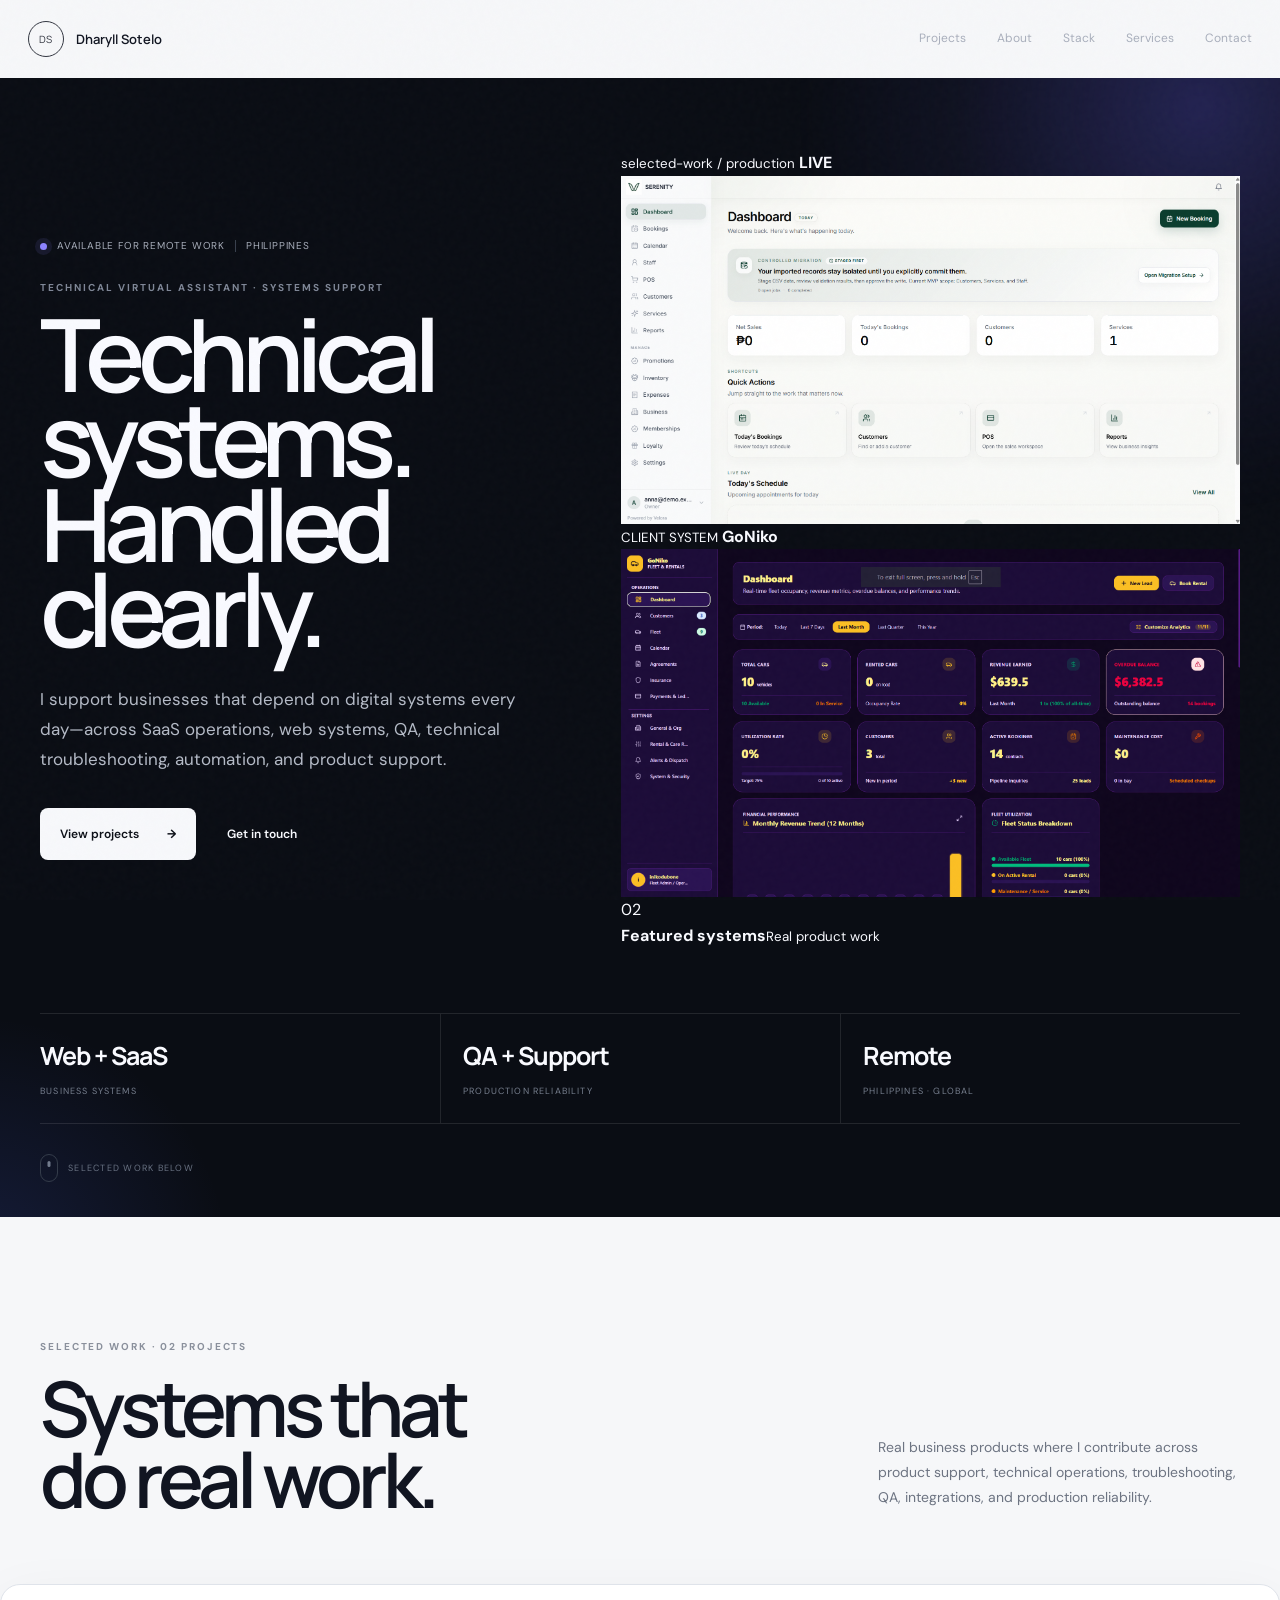
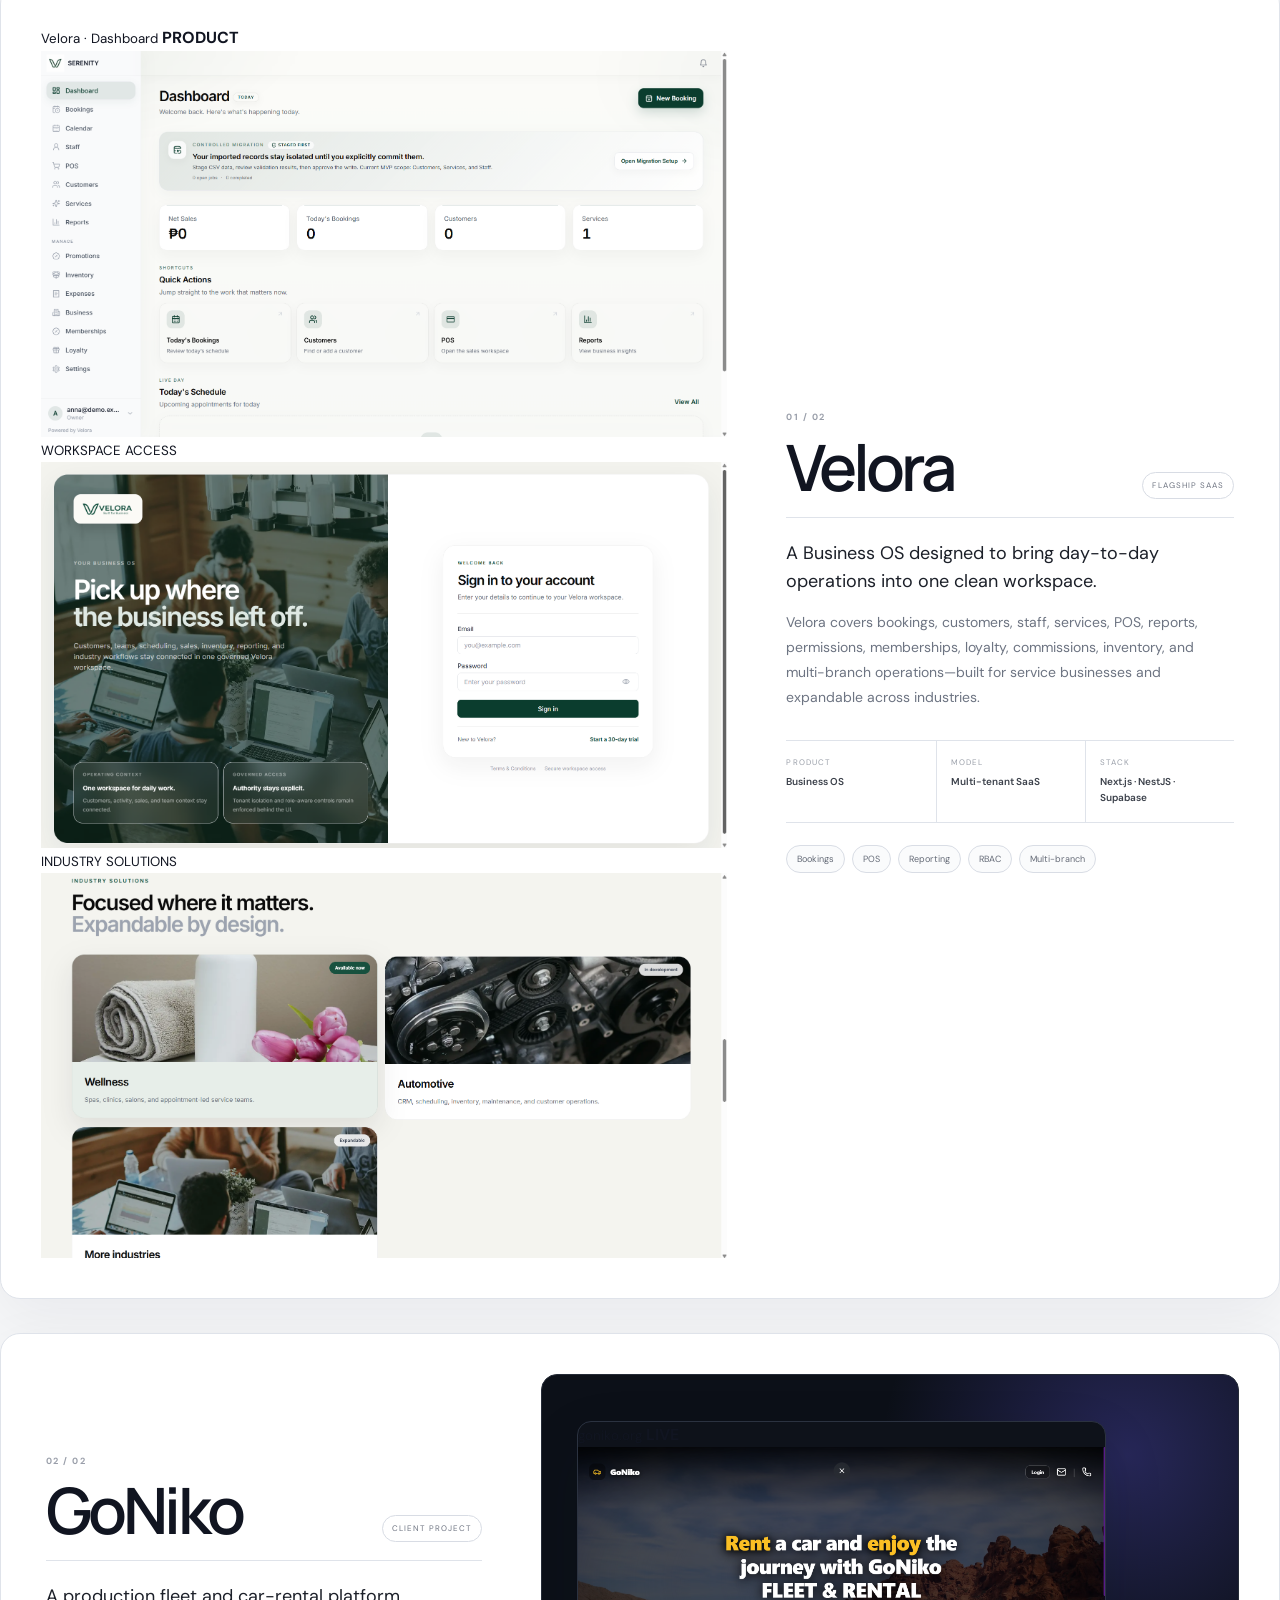
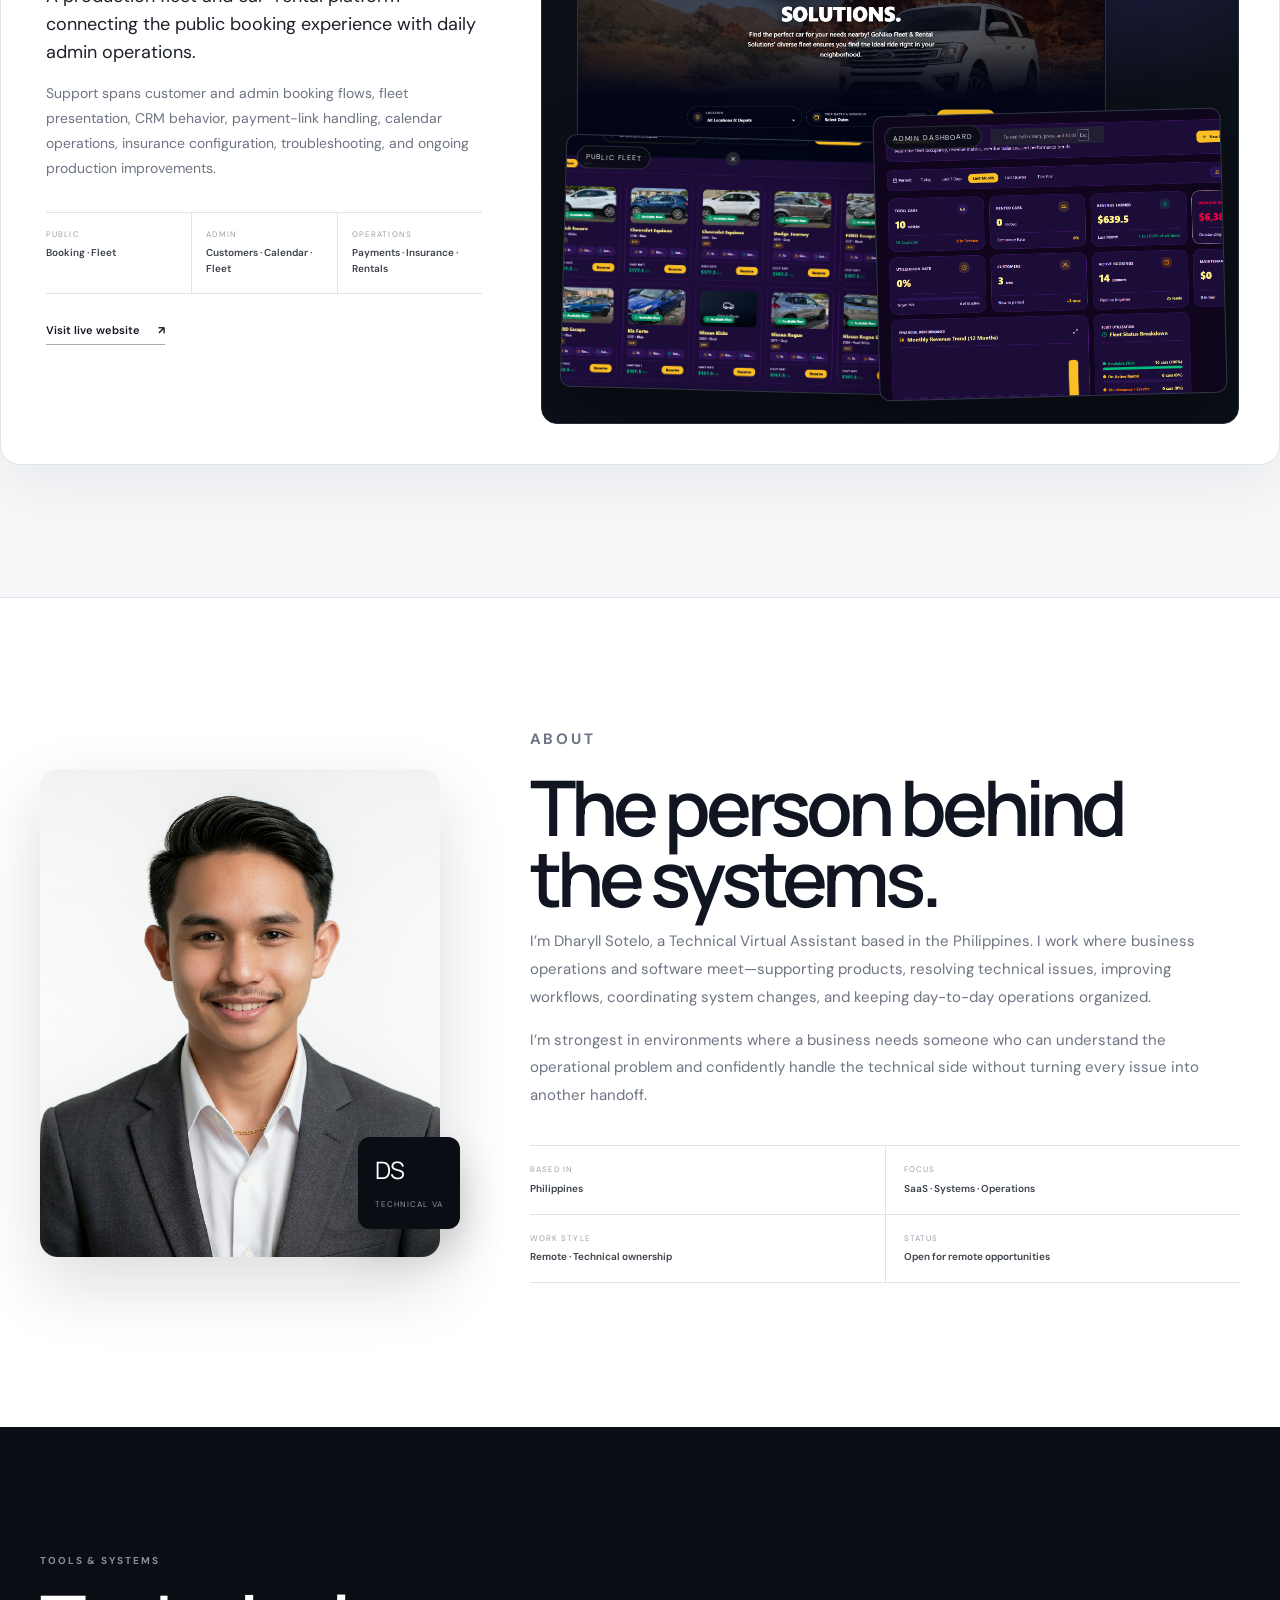
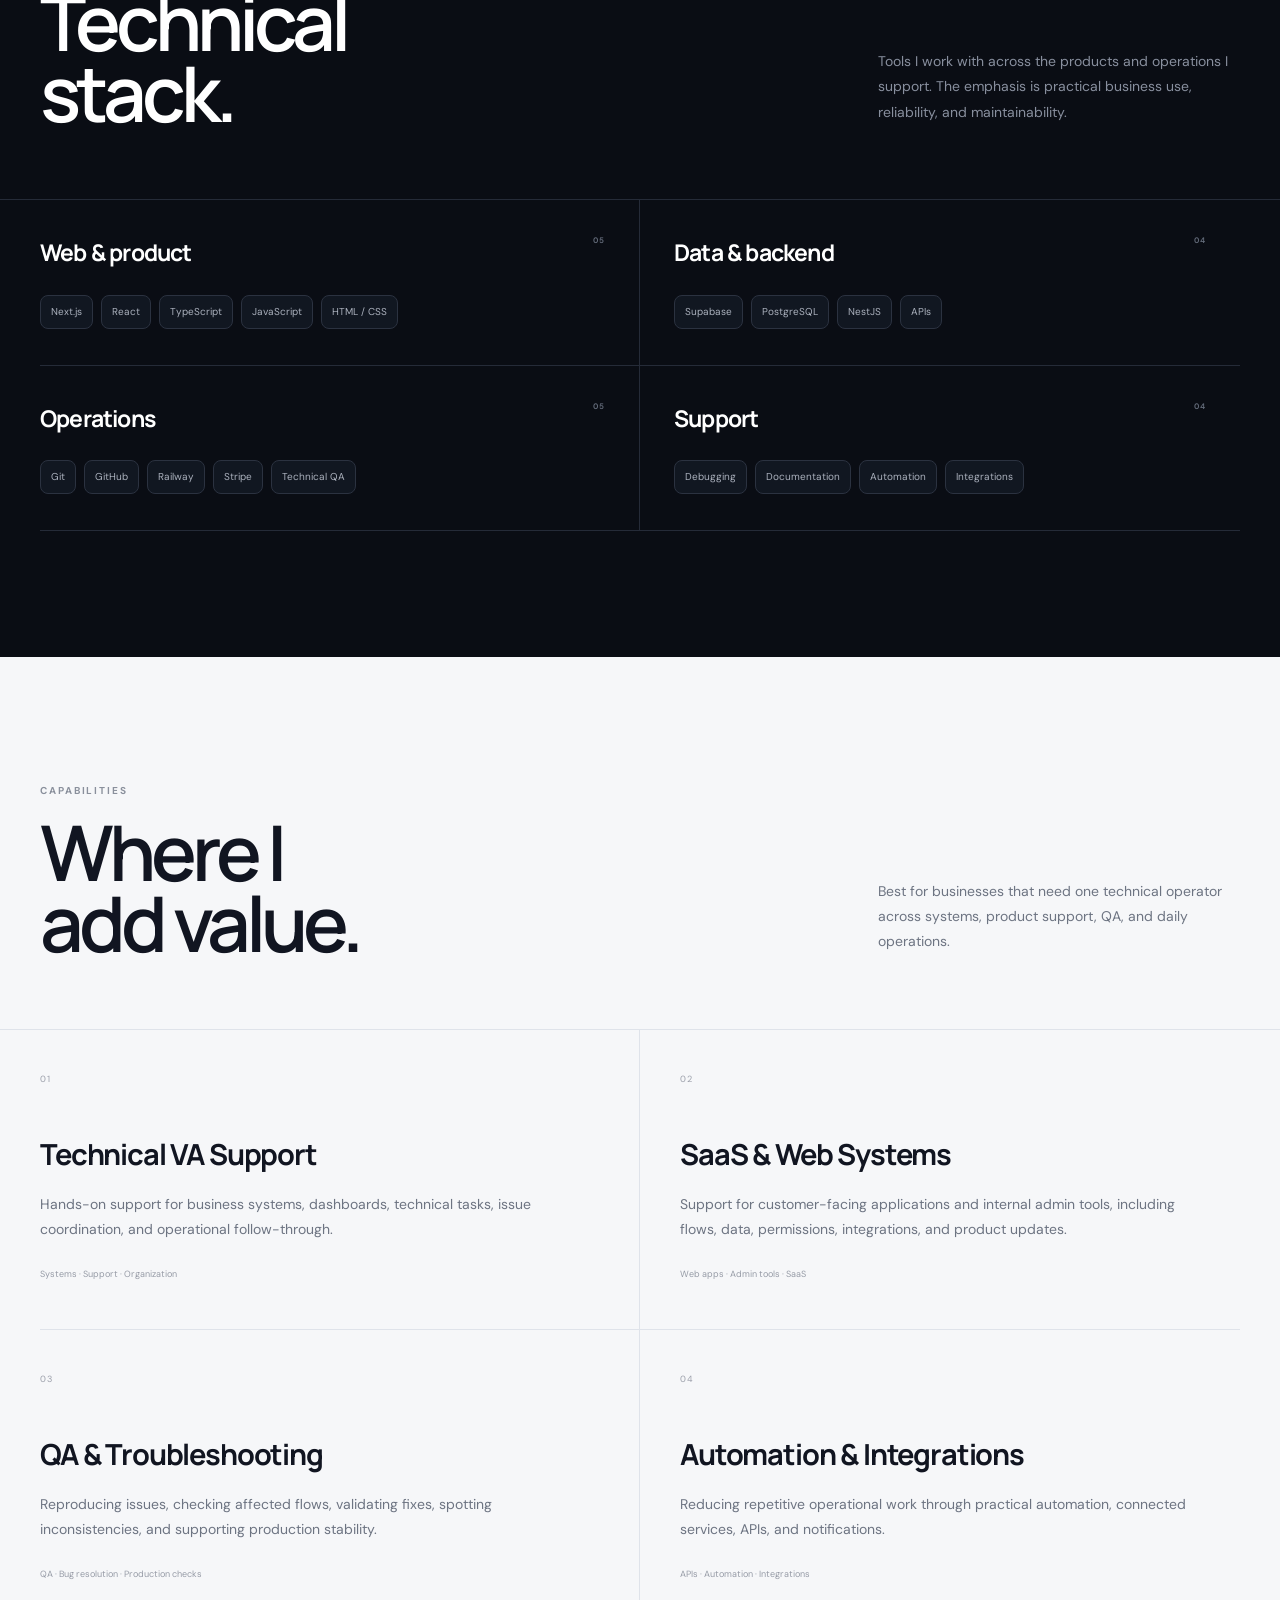
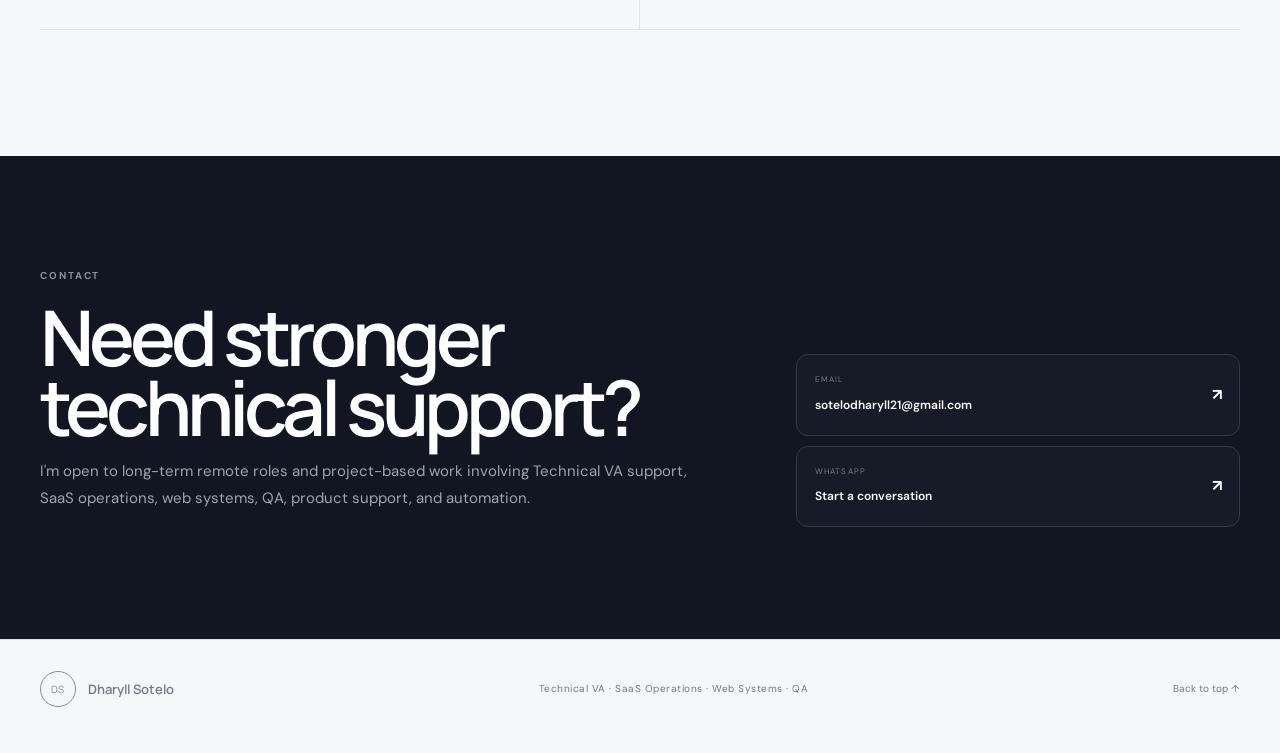
==== commit 2288f63f: "Refresh portfolio with updated Velora showcase" ====
--- a/index.html
+++ b/index.html
@@ -3,18 +3,18 @@
 <head>
 <meta charset="UTF-8">
 <meta name="viewport" content="width=device-width,initial-scale=1">
-<meta name="description" content="Dharyll Sotelo — Technical Virtual Assistant and systems support specialist for SaaS operations, web systems, QA, automation, and product support.">
-<meta name="theme-color" content="#0a0d14">
+<meta name="description" content="Dharyll Sotelo — Technical Virtual Assistant focused on SaaS operations, web systems, QA, automation, and product support.">
+<meta name="theme-color" content="#0a0c12">
 <meta property="og:title" content="Dharyll Sotelo | Technical VA & Systems Support">
 <meta property="og:description" content="Technical operations, SaaS support, web systems, QA, automation, and product support.">
 <title>Dharyll Sotelo | Technical VA & Systems Support</title>
-<link rel="stylesheet" href="styles.css?v=20261001-3">
-<script src="script.js?v=20261001-3" defer></script>
+<link rel="stylesheet" href="styles.css?v=20261003-1">
+<script src="script.js?v=20261003-1" defer></script>
 </head>
 <body>
 <div class="noise" aria-hidden="true"></div>
 
-<header class="nav darkNav">
+<header class="nav">
   <a class="brand" href="#top" aria-label="Dharyll Sotelo home"><span>DS</span><strong>Dharyll Sotelo</strong></a>
   <button class="menu" aria-label="Open navigation" aria-expanded="false">Menu</button>
   <nav aria-label="Main navigation">
@@ -28,6 +28,9 @@
 
 <main id="top">
 <section class="hero">
+  <div class="heroGlow glowOne" aria-hidden="true"></div>
+  <div class="heroGlow glowTwo" aria-hidden="true"></div>
+
   <div class="heroInner">
     <div class="heroCopy reveal">
       <div class="statusRow">
@@ -37,36 +40,43 @@
         <span>Philippines</span>
       </div>
       <p class="heroLabel">TECHNICAL VIRTUAL ASSISTANT · SYSTEMS SUPPORT</p>
-      <h1>Technical<br><em>operations.</em></h1>
-      <p class="lead">I support businesses that rely on digital systems every day—handling SaaS operations, web systems, QA, automation, technical troubleshooting, and product support.</p>
+      <h1>Technical systems.<br><span>Handled clearly.</span></h1>
+      <p class="lead">I support businesses that depend on digital systems every day—across SaaS operations, web systems, QA, technical troubleshooting, automation, and product support.</p>
       <div class="heroActions">
         <a class="button lightButton" href="#work">View projects <b>→</b></a>
-        <a class="button ghostButton" href="#contact">Get in touch</a>
-      </div>
-    </div>
-
-    <div class="heroShowcase reveal" aria-label="Selected project preview">
-      <div class="codeBar"><span></span><span></span><span></span><b>selected-work / production</b><small>LIVE</small></div>
-      <div class="heroScreen">
-        <img src="resources/goniko-admin.png" alt="GoNiko production admin dashboard">
-      </div>
-      <div class="floatingPreview veloraFloat">
-        <small>FLAGSHIP PRODUCT</small>
-        <strong>Velora</strong>
-        <img src="resources/velora-photo.png" alt="Velora reports interface">
-      </div>
-      <div class="floatingStatus">
-        <span>✓</span>
-        <div><strong>Production systems</strong><small>Operations · QA · Support</small></div>
+        <a class="button glassButton" href="#contact">Get in touch</a>
+      </div>
+    </div>
+
+    <div class="heroShowcase reveal tiltCard" data-tilt-strength="4">
+      <div class="glassWindow heroWindow">
+        <div class="windowTop">
+          <div class="traffic"><span></span><span></span><span></span></div>
+          <small>selected-work / production</small>
+          <b>LIVE</b>
+        </div>
+        <img src="resources/velora-dashboard.png" alt="Velora production dashboard">
+      </div>
+
+      <div class="floatingProject projectFloatOne">
+        <small>CLIENT SYSTEM</small>
+        <strong>GoNiko</strong>
+        <img src="resources/goniko-admin.png" alt="GoNiko admin dashboard">
+      </div>
+
+      <div class="floatingBadge">
+        <span>02</span>
+        <div><strong>Featured systems</strong><small>Real product work</small></div>
       </div>
     </div>
 
     <div class="heroStats reveal">
-      <div><strong>02</strong><span>Featured systems</span></div>
-      <div><strong>02</strong><span>Industries showcased</span></div>
-      <div><strong>Remote</strong><span>Philippines · Global support</span></div>
-    </div>
-    <div class="scrollCue reveal"><i></i><span>Scroll to selected work</span></div>
+      <div><strong>Web + SaaS</strong><span>Business systems</span></div>
+      <div><strong>QA + Support</strong><span>Production reliability</span></div>
+      <div><strong>Remote</strong><span>Philippines · Global</span></div>
+    </div>
+
+    <div class="scrollCue reveal"><i></i><span>Selected work below</span></div>
   </div>
 </section>
 
@@ -74,27 +84,42 @@
   <div class="sectionWrap sectionIntro reveal">
     <div>
       <p class="eyebrow">SELECTED WORK · 02 PROJECTS</p>
-      <h2>Selected<br><em>projects</em></h2>
-    </div>
-    <p>Real business systems where I contribute across product support, technical operations, troubleshooting, QA, integrations, and production reliability.</p>
+      <h2>Systems that<br><span>do real work.</span></h2>
+    </div>
+    <p>Real business products where I contribute across product support, technical operations, troubleshooting, QA, integrations, and production reliability.</p>
   </div>
 
   <article class="projectCard veloraCard reveal">
-    <div class="projectMedia">
-      <div class="projectBrowser">
-        <div class="browserTop"><span></span><span></span><span></span><b>Velora · Reports</b></div>
-        <img src="resources/velora-photo.png" alt="Velora SaaS reports interface">
-      </div>
-    </div>
+    <div class="projectMedia veloraMedia">
+      <div class="glassWindow veloraMain tiltCard" data-tilt-strength="2.5">
+        <div class="windowTop lightTop">
+          <div class="traffic"><span></span><span></span><span></span></div>
+          <small>Velora · Dashboard</small>
+          <b>PRODUCT</b>
+        </div>
+        <img src="resources/velora-dashboard.png" alt="Velora business dashboard">
+      </div>
+
+      <div class="veloraMini veloraLogin">
+        <small>WORKSPACE ACCESS</small>
+        <img src="resources/velora-login.png" alt="Velora login interface">
+      </div>
+
+      <div class="veloraMini veloraIndustry">
+        <small>INDUSTRY SOLUTIONS</small>
+        <img src="resources/velora-industries.png" alt="Velora industry solutions page">
+      </div>
+    </div>
+
     <div class="projectContent">
       <div class="projectNumber">01 / 02</div>
       <div class="projectTitleRow"><h3>Velora</h3><span>Flagship SaaS</span></div>
-      <p class="projectLead">Business operating software for spas, salons, clinics, and service-based businesses.</p>
-      <p>Velora centralizes bookings, customers, staff, services, POS, reports, permissions, memberships, loyalty, commissions, inventory, and multi-branch operations.</p>
+      <p class="projectLead">A Business OS designed to bring day-to-day operations into one clean workspace.</p>
+      <p>Velora covers bookings, customers, staff, services, POS, reports, permissions, memberships, loyalty, commissions, inventory, and multi-branch operations—built for service businesses and expandable across industries.</p>
       <dl class="projectMeta">
-        <div><dt>Focus</dt><dd>Business operations</dd></div>
-        <div><dt>Platform</dt><dd>Multi-tenant SaaS</dd></div>
-        <div><dt>Tools</dt><dd>Next.js · NestJS · Supabase</dd></div>
+        <div><dt>Product</dt><dd>Business OS</dd></div>
+        <div><dt>Model</dt><dd>Multi-tenant SaaS</dd></div>
+        <div><dt>Stack</dt><dd>Next.js · NestJS · Supabase</dd></div>
       </dl>
       <div class="tagRow"><span>Bookings</span><span>POS</span><span>Reporting</span><span>RBAC</span><span>Multi-branch</span></div>
     </div>
@@ -113,9 +138,14 @@
       </dl>
       <a class="projectLink" href="https://www.goniko.org/" target="_blank" rel="noopener noreferrer">Visit live website <b>↗</b></a>
     </div>
+
     <div class="gonikoMedia">
-      <div class="goMain">
-        <div class="browserTop"><span></span><span></span><span></span><b>goniko.org</b></div>
+      <div class="glassWindow goMain tiltCard" data-tilt-strength="2.5">
+        <div class="windowTop darkTop">
+          <div class="traffic"><span></span><span></span><span></span></div>
+          <small>goniko.org</small>
+          <b>LIVE</b>
+        </div>
         <img src="resources/goniko-home.png" alt="GoNiko public booking homepage">
       </div>
       <div class="goMini fleetMini"><small>PUBLIC FLEET</small><img src="resources/goniko-fleet.png" alt="GoNiko fleet interface"></div>
@@ -127,14 +157,17 @@
 <section id="about" class="aboutSection">
   <div class="sectionWrap aboutGrid">
     <div class="aboutPortrait reveal">
-      <img src="resources/profile-picture.png" alt="Dharyll Sotelo">
+      <div class="portraitGlass">
+        <img src="resources/profile-picture.png" alt="Dharyll Sotelo">
+      </div>
       <div class="portraitStamp"><span>DS</span><small>Technical VA</small></div>
     </div>
+
     <div class="aboutCopy reveal">
       <p class="eyebrow">ABOUT</p>
-      <h2>The person<br><em>behind the systems</em></h2>
+      <h2>The person behind<br><span>the systems.</span></h2>
       <p>I’m Dharyll Sotelo, a Technical Virtual Assistant based in the Philippines. I work where business operations and software meet—supporting products, resolving technical issues, improving workflows, coordinating system changes, and keeping day-to-day operations organized.</p>
-      <p>I’m strongest in environments where a business needs someone who can understand the operational problem and confidently handle the technical side without turning every issue into a handoff.</p>
+      <p>I’m strongest in environments where a business needs someone who can understand the operational problem and confidently handle the technical side without turning every issue into another handoff.</p>
       <dl class="aboutFacts">
         <div><dt>Based in</dt><dd>Philippines</dd></div>
         <div><dt>Focus</dt><dd>SaaS · Systems · Operations</dd></div>
@@ -147,9 +180,10 @@
 
 <section id="stack" class="stackSection">
   <div class="sectionWrap stackHeader reveal">
-    <div><p class="eyebrow">TOOLS & SYSTEMS</p><h2>Technical<br><em>stack</em></h2></div>
-    <p>Tools I work with across the products and operations I support. The focus is practical business use—not collecting logos.</p>
-  </div>
+    <div><p class="eyebrow">TOOLS & SYSTEMS</p><h2>Technical<br><span>stack.</span></h2></div>
+    <p>Tools I work with across the products and operations I support. The emphasis is practical business use, reliability, and maintainability.</p>
+  </div>
+
   <div class="sectionWrap stackGrid">
     <article class="stackGroup reveal"><h3>Web & product <small>05</small></h3><div><span>Next.js</span><span>React</span><span>TypeScript</span><span>JavaScript</span><span>HTML / CSS</span></div></article>
     <article class="stackGroup reveal"><h3>Data & backend <small>04</small></h3><div><span>Supabase</span><span>PostgreSQL</span><span>NestJS</span><span>APIs</span></div></article>
@@ -160,9 +194,10 @@
 
 <section id="services" class="servicesSection">
   <div class="sectionWrap servicesHeader reveal">
-    <div><p class="eyebrow">CAPABILITIES</p><h2>Where I<br><em>add value</em></h2></div>
+    <div><p class="eyebrow">CAPABILITIES</p><h2>Where I<br><span>add value.</span></h2></div>
     <p>Best for businesses that need one technical operator across systems, product support, QA, and daily operations.</p>
   </div>
+
   <div class="sectionWrap servicesGrid">
     <article class="serviceCard reveal"><span>01</span><h3>Technical VA Support</h3><p>Hands-on support for business systems, dashboards, technical tasks, issue coordination, and operational follow-through.</p><small>Systems · Support · Organization</small></article>
     <article class="serviceCard reveal"><span>02</span><h3>SaaS & Web Systems</h3><p>Support for customer-facing applications and internal admin tools, including flows, data, permissions, integrations, and product updates.</p><small>Web apps · Admin tools · SaaS</small></article>
@@ -175,7 +210,7 @@
   <div class="sectionWrap contactInner reveal">
     <div>
       <p class="eyebrow">CONTACT</p>
-      <h2>Need stronger<br><em>technical support?</em></h2>
+      <h2>Need stronger<br><span>technical support?</span></h2>
       <p>I'm open to long-term remote roles and project-based work involving Technical VA support, SaaS operations, web systems, QA, product support, and automation.</p>
     </div>
     <div class="contactCards">
--- a/styles.css
+++ b/styles.css
@@ -1,221 +1,240 @@
 @import url('https://fonts.googleapis.com/css2?family=DM+Sans:wght@400;500;600&family=Manrope:wght@400;500;600;700&display=swap');
 
 :root{
-  --bg:#f2efe9;
-  --paper:#f8f6f1;
-  --ink:#10120f;
-  --muted:#696d66;
-  --line:#d3d1ca;
-  --green:#255743;
-  --dark:#0b0e0c;
-  --dark2:#101511;
-  --white:#fbfaf6;
-  --purple:#1a082b;
-  --violet:#6e28b8;
-  --yellow:#ffc229;
-}
+  --ink:#0a0d14;
+  --ink-2:#111622;
+  --paper:#f6f7f9;
+  --surface:#ffffff;
+  --surface-2:#eef1f6;
+  --text:#111521;
+  --muted:#6d7482;
+  --line:#dfe3ea;
+  --line-dark:#252b38;
+  --accent:#6c63ff;
+  --accent-soft:#e9e8ff;
+  --accent-2:#8d83ff;
+  --white:#f9faff;
+  --shadow:0 28px 80px rgba(5,9,18,.16);
+}
+
 *{box-sizing:border-box}
 html{scroll-behavior:smooth}
-body{margin:0;background:var(--bg);color:var(--ink);font-family:'DM Sans',sans-serif;line-height:1.6;overflow-x:hidden}
+body{margin:0;background:var(--paper);color:var(--text);font-family:'DM Sans',sans-serif;line-height:1.6;overflow-x:hidden}
 a{color:inherit;text-decoration:none}
 button{font:inherit}
 img{display:block;max-width:100%}
-::selection{background:#bed1c4;color:#0a120e}
-.noise{position:fixed;inset:0;pointer-events:none;opacity:.025;z-index:100;background-image:url("data:image/svg+xml,%3Csvg viewBox='0 0 180 180' xmlns='http://www.w3.org/2000/svg'%3E%3Cfilter id='n'%3E%3CfeTurbulence type='fractalNoise' baseFrequency='.92' numOctaves='3' stitchTiles='stitch'/%3E%3C/filter%3E%3Crect width='100%25' height='100%25' filter='url(%23n)'/%3E%3C/svg%3E")}
-
-.nav{height:82px;max-width:1420px;margin:auto;padding:0 44px;display:flex;align-items:center;justify-content:space-between;border-bottom:1px solid var(--line);position:relative;z-index:30}
-.brand{display:flex;align-items:center;gap:11px;font-family:Manrope,sans-serif;font-size:13px}
-.brand span{width:35px;height:35px;border:1px solid #8e918b;border-radius:50%;display:grid;place-items:center;font-size:10px;letter-spacing:.06em}
+::selection{background:#d8d5ff;color:#0b0d16}
+
+.noise{position:fixed;inset:0;pointer-events:none;z-index:100;opacity:.02;background-image:url("data:image/svg+xml,%3Csvg viewBox='0 0 180 180' xmlns='http://www.w3.org/2000/svg'%3E%3Cfilter id='n'%3E%3CfeTurbulence type='fractalNoise' baseFrequency='.85' numOctaves='3' stitchTiles='stitch'/%3E%3C/filter%3E%3Crect width='100%25' height='100%25' filter='url(%23n)'/%3E%3C/svg%3E")}
+
+.nav{height:78px;max-width:none;padding:0 max(28px,calc((100vw - 1440px)/2 + 40px));display:flex;align-items:center;justify-content:space-between;position:relative;z-index:30}
+.darkNav{background:var(--ink);color:var(--white);border-bottom:1px solid rgba(255,255,255,.08)}
+.brand{display:flex;align-items:center;gap:12px;font-family:Manrope,sans-serif;font-size:13px}
+.brand span{width:36px;height:36px;border:1px solid currentColor;border-radius:50%;display:grid;place-items:center;font-size:10px;letter-spacing:.08em;opacity:.85}
 .brand strong{font-weight:600}
-.nav nav{display:flex;gap:34px;font-size:12px;color:var(--muted)}
+.nav nav{display:flex;align-items:center;gap:31px;font-size:12px;color:#a9afbc}
 .nav nav a{position:relative;padding:10px 0;transition:.25s}
-.nav nav a:after{content:"";position:absolute;left:0;right:100%;bottom:5px;height:1px;background:var(--ink);transition:.25s}
-.nav nav a:hover{color:var(--ink)}
+.nav nav a:after{content:"";position:absolute;left:0;right:100%;bottom:5px;height:1px;background:var(--white);transition:.25s}
+.nav nav a:hover{color:white}
 .nav nav a:hover:after{right:0}
-.menu{display:none;background:none;border:0;color:var(--ink)}
-
-.hero,.section,.contact,footer{max-width:1420px;margin:auto}
-.hero{min-height:calc(100vh - 82px);padding:78px 44px 42px;display:grid;grid-template-columns:1fr .9fr;gap:84px;align-items:center}
-.eyebrow,.kicker{font-size:10px;letter-spacing:.18em;font-weight:700;color:var(--muted)}
-.eyebrow{display:flex;align-items:center;gap:10px}
-.eyebrow i{width:7px;height:7px;border-radius:50%;background:#3e8f64;box-shadow:0 0 0 5px rgba(62,143,100,.1)}
-.hero h1,h2,h3{font-family:Manrope,sans-serif}
-.hero h1{font-size:clamp(62px,7vw,108px);line-height:.9;letter-spacing:-.07em;font-weight:500;margin:25px 0 31px;max-width:800px}
-.hero h1 span,h2 em{font-family:Georgia,serif;font-weight:400;font-style:italic;color:var(--green)}
-.lead{font-size:19px;line-height:1.65;color:#3d423d;max-width:680px;margin:0}
-.actions{display:flex;gap:12px;margin-top:35px}
-.primary,.secondary{min-height:52px;padding:0 21px;display:inline-flex;align-items:center;justify-content:center;gap:28px;font-size:12px;font-weight:600;border-radius:2px;transition:.3s}
-.primary{background:var(--dark);color:white}
-.primary:hover{transform:translateY(-3px);box-shadow:0 16px 35px rgba(0,0,0,.14)}
-.secondary{border:1px solid #b6b8b2}
-.secondary:hover{background:white}
-.heroMeta{display:flex;flex-wrap:wrap;gap:25px;margin-top:42px;padding-top:20px;border-top:1px solid var(--line);font-size:9px;color:var(--muted);letter-spacing:.05em}
-.heroMeta b{display:block;font-size:8px;letter-spacing:.14em;color:#90948d;margin-bottom:5px}
-
-.heroStage{position:relative;min-height:650px}
-.portraitFrame{position:absolute;inset:0 9% 0 8%;background:#d9ddd5;overflow:hidden}
-.portraitFrame:before{content:"";position:absolute;inset:0;z-index:1;background:linear-gradient(180deg,transparent 55%,rgba(8,14,10,.2))}
-.portraitFrame img{width:100%;height:100%;object-fit:cover;object-position:center top;filter:saturate(.86) contrast(.97)}
-.orbit{position:absolute;width:82%;aspect-ratio:1;border:1px solid rgba(36,87,64,.18);border-radius:50%;left:4%;top:8%;pointer-events:none}
-.heroNote{position:absolute;z-index:3;background:rgba(247,246,241,.93);backdrop-filter:blur(12px);border:1px solid rgba(190,193,185,.85);padding:15px 16px;min-width:190px;box-shadow:0 15px 40px rgba(18,23,19,.08)}
-.heroNote small{display:block;font-size:8px;color:#8d928a;margin-bottom:7px}
-.heroNote strong{font-family:Manrope;font-size:12px;display:block}
-.heroNote span{font-size:9px;color:var(--muted)}
-.noteA{top:8%;left:-3%}
-.noteB{right:-3%;top:46%}
-.noteC{left:0;bottom:4%}
-
-.section{padding:128px 44px;border-top:1px solid var(--line)}
-.intro{padding-top:100px;padding-bottom:100px}
-.introGrid{display:grid;grid-template-columns:1.1fr .65fr;gap:95px;align-items:start;margin-top:22px}
-.intro h2,.sectionHead h2,.availability h2,.contact h2{font-size:clamp(44px,5.4vw,76px);line-height:1.02;letter-spacing:-.055em;font-weight:500;margin:0}
-.introGrid>div{padding-top:8px}
-.introGrid p{color:var(--muted);font-size:15px;max-width:540px;margin:0 0 19px}
-
-.workSection{background:var(--dark);color:#f5f5f1}
-.workHead{border-color:#262c28;padding-bottom:80px}
-.workHead .kicker,.workSection .projectIndex{color:#818b84}
-.workHead h2 em{color:#9db6a7}
-.sectionHead{display:grid;grid-template-columns:1.3fr .5fr;gap:70px;align-items:end;margin-bottom:75px}
-.sectionHead h2{margin-top:16px}
-.sectionHead>p{color:var(--muted);font-size:14px;max-width:390px;margin:0 0 4px}
-.workHead .sectionHead>p{color:#9aa29d}
-
-.project{max-width:1420px;margin:auto;padding:95px 44px 130px}
-.projectVelora{display:grid;grid-template-columns:.72fr 1.28fr;gap:78px;align-items:center}
-.projectIndex{font-size:9px;letter-spacing:.17em;font-weight:700;color:#6d746d}
-.project h3,.gonikoFeature h3{font-family:Manrope;font-size:clamp(48px,5.3vw,78px);line-height:.96;letter-spacing:-.06em;margin:25px 0 20px;font-weight:500}
-.projectLead{font-size:19px!important;line-height:1.55!important;color:#f4f4ef!important;max-width:650px}
-.projectCopy>p{color:#9ea59f;font-size:14px;line-height:1.8;max-width:590px}
-.projectDetails{display:grid;grid-template-columns:repeat(3,1fr);margin-top:30px;border-top:1px solid #2c332f;border-bottom:1px solid #2c332f}
-.projectDetails span{padding:16px 14px 16px 0}
-.projectDetails span+span{border-left:1px solid #2c332f;padding-left:14px}
-.projectDetails small,.gonikoFacts small{display:block;font-size:8px;letter-spacing:.14em;color:#6f7972;margin-bottom:6px}
-.projectDetails b,.gonikoFacts b{font-size:10px;font-weight:600;color:#d8dcd8}
-.chips{display:flex;flex-wrap:wrap;gap:7px;margin-top:25px}
-.chips span{border:1px solid #343c37;color:#aab1ac;padding:6px 10px;border-radius:99px;font-size:9px}
-
-.veloraVisual{position:relative;background:#141a16;border:1px solid #29302b;box-shadow:0 34px 75px rgba(0,0,0,.24);overflow:hidden}
-.browserChrome{height:42px;display:flex;align-items:center;gap:7px;padding:0 14px;border-bottom:1px solid #29302b;color:#6f7972;font-size:8px}
-.browserChrome span{width:7px;height:7px;border-radius:50%;background:#4a514d}
-.browserChrome b{margin-left:9px;font-weight:500;letter-spacing:.08em}
-.veloraVisual img{width:100%;aspect-ratio:16/10;object-fit:cover}
-.visualLabel{position:absolute;left:17px;right:17px;bottom:17px;background:rgba(8,13,10,.84);backdrop-filter:blur(10px);padding:14px 15px;display:flex;justify-content:space-between;align-items:center;border:1px solid rgba(255,255,255,.09)}
-.visualLabel span{font-size:8px;letter-spacing:.14em}
-.visualLabel small{font-size:9px;color:#98a199}
-
-.gonikoFeature{max-width:1420px;margin:auto;padding:40px 44px 135px;border-top:1px solid #252c27}
-.gonikoIntro{display:grid;grid-template-columns:1fr .78fr;gap:85px;align-items:end;padding:55px 0 48px}
-.projectIndex.light{color:#737d75}
-.gonikoFacts{display:grid;grid-template-columns:repeat(3,1fr);border-top:1px solid #2b332e;border-bottom:1px solid #2b332e}
-.gonikoFacts span{padding:15px 12px 15px 0}
-.gonikoFacts span+span{border-left:1px solid #2b332e;padding-left:14px}
-
-.gonikoGallery{position:relative;min-height:860px;background:radial-gradient(circle at 60% 10%,rgba(107,38,181,.22),transparent 34%),linear-gradient(145deg,#12061d,#0a0b10 58%,#10120e);border:1px solid #25232a;overflow:hidden;padding:54px}
-.gonikoGallery:before{content:"";position:absolute;inset:0;background:linear-gradient(120deg,transparent 46%,rgba(255,194,41,.055));pointer-events:none}
-.screen{position:absolute;overflow:hidden;background:#0b0d11;border:1px solid rgba(255,255,255,.11);box-shadow:0 34px 75px rgba(0,0,0,.44);transition:transform .55s cubic-bezier(.2,.75,.2,1),box-shadow .55s}
-.screen img{width:100%;height:100%;object-fit:cover}
-.screenMain{width:72%;height:66%;left:7%;top:8%;z-index:3;transform:rotate(-1.2deg)}
-.screenMain:hover{transform:rotate(0deg) translateY(-5px);box-shadow:0 42px 95px rgba(0,0,0,.55)}
-.screenBar{height:38px;background:#0f1216;border-bottom:1px solid rgba(255,255,255,.08);display:flex;align-items:center;gap:7px;padding:0 13px;color:#747a80;font-size:8px}
-.screenBar span{width:7px;height:7px;background:#34383d;border-radius:50%}
-.screenBar b{margin-left:8px;font-weight:500}
-.screenMain img{height:calc(100% - 38px);object-position:center top}
-.screenFleet{width:47%;height:45%;left:3%;bottom:5%;z-index:4;transform:rotate(2deg)}
-.screenAdmin{width:48%;height:50%;right:3%;bottom:4%;z-index:5;transform:rotate(-2.2deg)}
-.screenFleet:hover,.screenAdmin:hover{transform:rotate(0deg) translateY(-5px)}
-.screenLabel{position:absolute;left:12px;top:12px;z-index:3;background:rgba(10,11,15,.86);border:1px solid rgba(255,255,255,.12);color:white;padding:8px 10px;font-size:8px;letter-spacing:.13em}
-.screenFleet img,.screenAdmin img{object-position:center top}
-.gonikoBottom{display:grid;grid-template-columns:1fr auto;gap:70px;align-items:end;padding-top:36px}
-.gonikoBottom p{color:#9ba29d;font-size:14px;line-height:1.8;max-width:760px;margin:0}
-.gonikoBottom a{display:inline-flex;align-items:center;gap:18px;border-bottom:1px solid #626b65;padding-bottom:5px;font-size:11px;color:#f3f3ef}
-
-.capabilities{background:var(--bg)}
-.capabilityList{border-top:1px solid var(--line)}
-.capability{display:grid;grid-template-columns:70px .75fr 1.25fr;gap:34px;padding:34px 0;border-bottom:1px solid var(--line);align-items:start;transition:.3s}
-.capability:hover{padding-left:12px;background:rgba(255,255,255,.34)}
-.capability>span{font-size:9px;color:#8f938c}
-.capability h3{font-size:28px;letter-spacing:-.035em;margin:0;font-weight:600}
-.capability p{color:var(--muted);font-size:14px;margin:0;max-width:580px}
-
-.availability{padding-top:20px}
-.availabilityCard{background:var(--paper);border:1px solid var(--line);padding:65px 62px;display:grid;grid-template-columns:1.25fr .75fr;gap:70px;align-items:end}
-.availability h2{font-size:clamp(40px,4.8vw,66px);margin-top:18px}
-.roleCloud{display:flex;flex-wrap:wrap;justify-content:flex-end;gap:8px}
-.roleCloud span{border:1px solid #c7c9c2;border-radius:99px;padding:9px 12px;font-size:10px;color:#535853}
-
-.contact{max-width:1332px;background:var(--dark);color:white;padding:92px 74px;margin-top:54px;margin-bottom:54px}
-.contactTop{display:flex;justify-content:space-between;gap:20px;align-items:center}
-.contactTop .kicker{color:#839087}
-.contactTop>span{font-size:8px;letter-spacing:.15em;color:#758179}
-.contact h2{max-width:1000px;margin-top:25px}
-.contact h2 em{color:#99b4a4}
-.contact>p{color:#a7afa9;font-size:16px;line-height:1.75;max-width:720px}
-.contactLinks{display:flex;gap:12px;margin-top:36px}
-.lightPrimary{background:#f2f2ed;color:#111}
-.light{border-color:#465048;color:white}
-.light:hover{background:#18221c}
-
-footer{padding:31px 44px 46px;display:flex;align-items:center;justify-content:space-between;color:var(--muted);font-size:10px;border-top:1px solid var(--line)}
+.menu{display:none;background:none;border:0;color:inherit}
+
+.hero{background:var(--ink);color:var(--white);min-height:calc(100vh - 78px);position:relative;overflow:hidden}
+.hero:before{content:"";position:absolute;width:820px;height:820px;border-radius:50%;right:-330px;top:-380px;background:radial-gradient(circle,rgba(108,99,255,.26),rgba(108,99,255,.06) 42%,transparent 70%);filter:blur(4px)}
+.hero:after{content:"";position:absolute;width:520px;height:520px;border-radius:50%;left:-280px;bottom:-310px;background:radial-gradient(circle,rgba(80,108,255,.16),transparent 68%)}
+.heroInner,.sectionWrap{max-width:1440px;margin:auto;padding-left:40px;padding-right:40px}
+.heroInner{position:relative;z-index:2;min-height:calc(100vh - 78px);padding-top:72px;padding-bottom:35px;display:grid;grid-template-columns:.9fr 1.1fr;grid-template-rows:1fr auto;gap:40px 74px;align-items:center}
+
+.statusRow{display:flex;align-items:center;gap:10px;color:#a8aebb;font-size:10px;letter-spacing:.08em;text-transform:uppercase}
+.statusRow i{width:1px;height:12px;background:#383f4d}
+.availabilityDot{width:7px;height:7px;border-radius:50%;background:#8d83ff;box-shadow:0 0 0 5px rgba(141,131,255,.1)}
+.heroLabel{font-size:10px;letter-spacing:.2em;color:#7f8797;font-weight:700;margin:26px 0 15px}
+.hero h1{font-family:Manrope,sans-serif;font-size:clamp(68px,7.9vw,124px);line-height:.84;letter-spacing:-.075em;font-weight:600;margin:0}
+.hero h1 em,.sectionIntro h2 em,.aboutCopy h2 em,.stackHeader h2 em,.servicesHeader h2 em,.contactInner h2 em{font-family:Georgia,serif;font-weight:400;color:var(--accent-2)}
+.hero .lead{font-size:17px;line-height:1.75;color:#b5bbc7;max-width:640px;margin:34px 0 0}
+.heroActions{display:flex;gap:11px;margin-top:34px}
+.button{height:52px;padding:0 20px;display:inline-flex;align-items:center;justify-content:center;gap:28px;border-radius:8px;font-size:12px;font-weight:600;transition:.28s}
+.lightButton{background:#f7f8fb;color:#0c0f17}
+.lightButton:hover{transform:translateY(-3px);box-shadow:0 16px 35px rgba(0,0,0,.24)}
+.ghostButton{border:1px solid #343b49;color:#d4d8e0}
+.ghostButton:hover{background:#151a25;border-color:#50586a}
+
+.heroShowcase{position:relative;min-height:600px}
+.codeBar{height:44px;border:1px solid #272e3b;border-bottom:0;background:#111621;display:flex;align-items:center;gap:7px;padding:0 15px;border-radius:14px 14px 0 0;box-shadow:0 18px 50px rgba(0,0,0,.25)}
+.codeBar>span{width:7px;height:7px;border-radius:50%;background:#3e4553}
+.codeBar b{margin-left:9px;font-size:9px;letter-spacing:.08em;color:#747d8f;font-weight:500}
+.codeBar small{margin-left:auto;font-size:8px;letter-spacing:.12em;color:#a89fff;border:1px solid #413b79;padding:4px 7px;border-radius:99px}
+.heroScreen{height:470px;border:1px solid #272e3b;border-radius:0 0 14px 14px;overflow:hidden;background:#0b0e14;box-shadow:var(--shadow)}
+.heroScreen img{width:100%;height:100%;object-fit:cover;object-position:left top}
+.floatingPreview{position:absolute;left:-38px;bottom:-6px;width:255px;background:#f7f8fb;border:1px solid #d7dbe4;border-radius:12px;padding:12px;box-shadow:0 22px 55px rgba(0,0,0,.32);color:#111521}
+.floatingPreview small{font-size:7px;letter-spacing:.15em;color:#818897;font-weight:700}
+.floatingPreview strong{display:block;font-family:Manrope,sans-serif;font-size:14px;margin:3px 0 10px}
+.floatingPreview img{width:100%;aspect-ratio:16/9;object-fit:cover;border-radius:7px;border:1px solid #e3e6ec}
+.floatingStatus{position:absolute;right:-20px;top:80px;display:flex;align-items:center;gap:10px;background:rgba(20,25,37,.92);backdrop-filter:blur(12px);border:1px solid #343b4b;border-radius:10px;padding:12px 14px;box-shadow:0 16px 50px rgba(0,0,0,.25)}
+.floatingStatus>span{width:28px;height:28px;border-radius:50%;display:grid;place-items:center;background:rgba(108,99,255,.17);color:#b5afff;font-size:12px}
+.floatingStatus strong{display:block;font-size:10px}
+.floatingStatus small{display:block;font-size:8px;color:#777f8f;margin-top:2px}
+
+.heroStats{grid-column:1/-1;display:grid;grid-template-columns:repeat(3,1fr);border-top:1px solid rgba(255,255,255,.1);border-bottom:1px solid rgba(255,255,255,.1);margin-top:24px}
+.heroStats div{padding:22px 22px 22px 0}
+.heroStats div+div{border-left:1px solid rgba(255,255,255,.1);padding-left:22px}
+.heroStats strong{display:block;font-family:Manrope,sans-serif;font-size:25px;letter-spacing:-.04em}
+.heroStats span{font-size:9px;color:#777f8e;text-transform:uppercase;letter-spacing:.13em}
+.scrollCue{grid-column:1/-1;display:flex;align-items:center;gap:10px;font-size:9px;color:#697282;text-transform:uppercase;letter-spacing:.14em;margin-top:-10px}
+.scrollCue i{width:18px;height:28px;border:1px solid #343c4a;border-radius:20px;position:relative}
+.scrollCue i:after{content:"";width:3px;height:6px;background:#727c8d;border-radius:3px;position:absolute;left:50%;top:6px;transform:translateX(-50%)}
+
+.selectedWork{background:var(--paper);padding:122px 0 132px}
+.sectionIntro,.stackHeader,.servicesHeader{display:grid;grid-template-columns:1.15fr .55fr;gap:80px;align-items:end}
+.eyebrow{font-size:10px;letter-spacing:.19em;color:#8a909c;font-weight:700;margin:0 0 18px}
+.sectionIntro h2,.aboutCopy h2,.stackHeader h2,.servicesHeader h2,.contactInner h2{font-family:Manrope,sans-serif;font-size:clamp(54px,6vw,90px);line-height:.92;letter-spacing:-.065em;font-weight:600;margin:0}
+.sectionIntro>p,.stackHeader>p,.servicesHeader>p{color:var(--muted);font-size:14px;line-height:1.8;max-width:430px;margin:0 0 4px}
+.sectionIntro h2 em,.aboutCopy h2 em,.stackHeader h2 em,.servicesHeader h2 em{color:#5951d9}
+
+.projectCard{max-width:1440px;margin:70px auto 0;padding:40px;display:grid;gap:54px;border:1px solid var(--line);background:var(--surface);border-radius:20px;box-shadow:0 18px 60px rgba(12,18,28,.06)}
+.veloraCard{grid-template-columns:1.2fr .8fr}
+.gonikoCard{grid-template-columns:.78fr 1.22fr;margin-top:34px}
+.projectMedia,.gonikoMedia{min-width:0}
+.projectBrowser,.goMain{background:#0e121a;border:1px solid #dfe3ea;border-radius:14px;overflow:hidden;box-shadow:0 24px 60px rgba(15,20,30,.14)}
+.browserTop{height:42px;background:#f3f5f8;border-bottom:1px solid #e0e4eb;display:flex;align-items:center;gap:7px;padding:0 13px}
+.browserTop span{width:7px;height:7px;border-radius:50%;background:#c7ccd5}
+.browserTop b{margin-left:8px;font-size:8px;color:#747b89;font-weight:500}
+.projectBrowser img{width:100%;aspect-ratio:16/10;object-fit:cover;object-position:left top}
+.projectContent{padding:16px 5px;align-self:center}
+.projectNumber{font-size:9px;letter-spacing:.16em;color:#9a9faa;font-weight:700}
+.projectTitleRow{display:flex;align-items:end;justify-content:space-between;gap:20px;border-bottom:1px solid var(--line);padding:10px 0 18px;margin-bottom:22px}
+.projectTitleRow h3{font-family:Manrope,sans-serif;font-size:clamp(47px,5vw,72px);letter-spacing:-.06em;line-height:1;margin:0;font-weight:600}
+.projectTitleRow>span{font-size:8px;letter-spacing:.13em;color:#6f7582;text-transform:uppercase;border:1px solid #d8dce4;border-radius:99px;padding:6px 9px;white-space:nowrap}
+.projectLead{font-size:18px!important;line-height:1.55!important;color:#1c2029!important;margin:0 0 14px!important}
+.projectContent>p{font-size:14px;color:var(--muted);line-height:1.8;max-width:600px}
+.projectMeta{display:grid;grid-template-columns:repeat(3,1fr);margin:30px 0 0;border-top:1px solid var(--line);border-bottom:1px solid var(--line)}
+.projectMeta>div{padding:15px 12px 16px 0}
+.projectMeta>div+div{border-left:1px solid var(--line);padding-left:14px}
+.projectMeta dt,.aboutFacts dt{font-size:8px;text-transform:uppercase;letter-spacing:.14em;color:#9ba0aa;margin-bottom:5px}
+.projectMeta dd,.aboutFacts dd{margin:0;font-size:10px;font-weight:600;color:#3b404a}
+.tagRow{display:flex;flex-wrap:wrap;gap:7px;margin-top:22px}
+.tagRow span{font-size:9px;color:#656b77;border:1px solid #d9dde5;border-radius:99px;padding:6px 10px;background:#fafbfc}
+.projectLink{display:inline-flex;align-items:center;gap:18px;margin-top:28px;border-bottom:1px solid #a7acb7;padding-bottom:4px;font-size:11px;font-weight:600}
+
+.gonikoMedia{position:relative;min-height:650px;border-radius:16px;background:#0c1018;overflow:hidden;border:1px solid #252b37}
+.gonikoMedia:before{content:"";position:absolute;width:520px;height:520px;right:-150px;top:-180px;border-radius:50%;background:radial-gradient(circle,rgba(108,99,255,.28),transparent 67%)}
+.goMain{position:absolute;left:5%;top:7%;width:76%;z-index:2;border-color:#2b3240}
+.goMain .browserTop{background:#151b27;border-color:#28303d}
+.goMain .browserTop b{color:#7f8798}
+.goMain img{width:100%;aspect-ratio:16/9;object-fit:cover;object-position:center top}
+.goMini{position:absolute;background:#121722;border:1px solid #303747;border-radius:11px;overflow:hidden;box-shadow:0 28px 65px rgba(0,0,0,.36)}
+.goMini small{position:absolute;left:10px;top:10px;z-index:2;background:rgba(10,13,20,.9);border:1px solid rgba(255,255,255,.12);color:#dfe2e9;border-radius:99px;padding:5px 8px;font-size:7px;letter-spacing:.12em}
+.goMini img{width:100%;height:100%;object-fit:cover;object-position:center top}
+.fleetMini{width:48%;height:39%;left:3%;bottom:5%;z-index:4;transform:rotate(1.5deg)}
+.adminMini{width:50%;height:44%;right:2%;bottom:4%;z-index:5;transform:rotate(-1.5deg)}
+
+.aboutSection{background:var(--surface);padding:128px 0;border-top:1px solid var(--line)}
+.aboutGrid{display:grid;grid-template-columns:.72fr 1.28fr;gap:90px;align-items:center}
+.aboutPortrait{position:relative;max-width:500px;justify-self:center}
+.aboutPortrait img{width:100%;aspect-ratio:.82;object-fit:cover;object-position:center top;border-radius:18px;filter:saturate(.9);box-shadow:0 28px 70px rgba(11,16,26,.14)}
+.portraitStamp{position:absolute;right:-20px;bottom:28px;background:var(--ink);color:white;border-radius:12px;padding:14px 17px;box-shadow:0 18px 45px rgba(0,0,0,.22)}
+.portraitStamp span{display:block;font-family:Manrope,sans-serif;font-size:24px;letter-spacing:-.05em}
+.portraitStamp small{font-size:8px;letter-spacing:.13em;color:#8d95a5;text-transform:uppercase}
+.aboutCopy h2 em{color:#5951d9}
+.aboutCopy>p{font-size:15px;line-height:1.85;color:var(--muted);max-width:720px}
+.aboutFacts{display:grid;grid-template-columns:1fr 1fr;border-top:1px solid var(--line);margin-top:35px}
+.aboutFacts>div{padding:17px 15px 17px 0;border-bottom:1px solid var(--line)}
+.aboutFacts>div:nth-child(even){border-left:1px solid var(--line);padding-left:18px}
+
+.stackSection{background:var(--ink);color:white;padding:126px 0}
+.stackHeader>p{color:#888f9e}
+.stackHeader h2 em{color:#8d83ff}
+.stackGrid{display:grid;grid-template-columns:1fr 1fr;margin-top:70px;border-top:1px solid var(--line-dark)}
+.stackGroup{padding:34px 34px 36px 0;border-bottom:1px solid var(--line-dark)}
+.stackGroup:nth-child(odd){border-right:1px solid var(--line-dark)}
+.stackGroup:nth-child(even){padding-left:34px}
+.stackGroup h3{font-family:Manrope,sans-serif;font-size:23px;letter-spacing:-.035em;margin:0 0 24px}
+.stackGroup h3 small{float:right;font-size:8px;letter-spacing:.12em;color:#656d7c;font-family:'DM Sans',sans-serif;font-weight:600}
+.stackGroup div{display:flex;flex-wrap:wrap;gap:8px}
+.stackGroup span{font-size:10px;color:#abb1bd;background:#111721;border:1px solid #2b3240;border-radius:8px;padding:8px 10px}
+
+.servicesSection{background:var(--paper);padding:126px 0}
+.servicesGrid{display:grid;grid-template-columns:1fr 1fr;margin-top:70px;border-top:1px solid var(--line)}
+.serviceCard{min-height:300px;padding:34px 40px 38px 0;border-bottom:1px solid var(--line)}
+.serviceCard:nth-child(odd){border-right:1px solid var(--line)}
+.serviceCard:nth-child(even){padding-left:40px}
+.serviceCard>span{font-size:9px;letter-spacing:.13em;color:#9b9faa}
+.serviceCard h3{font-family:Manrope,sans-serif;font-size:29px;letter-spacing:-.04em;margin:42px 0 12px}
+.serviceCard p{font-size:14px;line-height:1.8;color:var(--muted);max-width:520px}
+.serviceCard small{display:block;font-size:9px;color:#969ba6;margin-top:25px}
+
+.contactSection{background:#111622;color:white;padding:112px 0}
+.contactInner{display:grid;grid-template-columns:1.2fr .8fr;gap:90px;align-items:end}
+.contactInner h2 em{color:#8d83ff}
+.contactInner>div:first-child>p:last-child{color:#9da4b2;font-size:15px;line-height:1.8;max-width:650px}
+.contactCards{display:grid;gap:10px}
+.contactCards a{position:relative;display:block;border:1px solid #323947;border-radius:12px;padding:18px 48px 18px 18px;background:#151b27;transition:.25s}
+.contactCards a:hover{transform:translateY(-3px);border-color:#4a5264;background:#191f2c}
+.contactCards small{display:block;font-size:8px;text-transform:uppercase;letter-spacing:.14em;color:#727b8b;margin-bottom:5px}
+.contactCards strong{font-size:12px;font-weight:600}
+.contactCards b{position:absolute;right:17px;top:50%;transform:translateY(-50%);font-size:16px}
+
+footer{max-width:1440px;margin:auto;padding:31px 40px 46px;display:flex;align-items:center;justify-content:space-between;color:#737986;font-size:10px;border-top:1px solid var(--line)}
 footer p{margin:0;letter-spacing:.05em}
 
 .reveal{opacity:0;transform:translateY(22px);transition:opacity .75s ease,transform .75s cubic-bezier(.2,.72,.2,1)}
 .reveal.visible{opacity:1;transform:none}
 
 @media(max-width:1120px){
-  .hero{grid-template-columns:1fr;gap:55px}
-  .heroStage{min-height:600px;max-width:780px;width:100%}
-  .introGrid,.sectionHead,.gonikoIntro{grid-template-columns:1fr;gap:35px}
-  .projectVelora{grid-template-columns:1fr;gap:45px}
-  .gonikoGallery{min-height:760px}
-  .availabilityCard{grid-template-columns:1fr;gap:40px}
-  .roleCloud{justify-content:flex-start}
+  .heroInner{grid-template-columns:1fr;grid-template-rows:auto;gap:55px}
+  .heroShowcase{max-width:920px;width:100%;min-height:590px}
+  .heroStats,.scrollCue{grid-column:1}
+  .sectionIntro,.stackHeader,.servicesHeader,.aboutGrid,.contactInner{grid-template-columns:1fr;gap:40px}
+  .veloraCard,.gonikoCard{grid-template-columns:1fr}
+  .gonikoCard .projectContent{order:2}
+  .gonikoCard .gonikoMedia{order:1}
+  .aboutPortrait{justify-self:start;max-width:440px}
 }
 @media(max-width:800px){
   .nav{height:70px;padding:0 20px}
-  .nav nav{display:none;position:absolute;top:70px;left:14px;right:14px;background:var(--dark);color:white;padding:24px;flex-direction:column;gap:14px;box-shadow:0 18px 40px rgba(0,0,0,.2)}
+  .nav nav{display:none;position:absolute;top:70px;left:14px;right:14px;background:#121722;border:1px solid #2c3341;border-radius:12px;color:white;padding:22px;flex-direction:column;align-items:flex-start;gap:10px;box-shadow:0 20px 45px rgba(0,0,0,.3)}
   .nav.open nav{display:flex}
   .menu{display:block}
-  .hero{padding:50px 20px 25px;min-height:auto}
-  .hero h1{font-size:52px}
-  .lead{font-size:17px}
-  .heroMeta{display:grid;grid-template-columns:1fr 1fr}
-  .heroStage{min-height:560px}
-  .portraitFrame{inset:0 5%}
-  .heroNote{min-width:155px;padding:12px}
-  .noteA{left:0}
-  .noteB{right:0}
-  .section{padding:88px 20px}
-  .intro{padding-top:75px;padding-bottom:75px}
-  .intro h2,.sectionHead h2,.availability h2,.contact h2{font-size:42px}
-  .workHead{padding-bottom:55px}
-  .project,.gonikoFeature{padding-left:20px;padding-right:20px}
-  .project{padding-top:65px;padding-bottom:85px}
-  .projectDetails,.gonikoFacts{grid-template-columns:1fr}
-  .projectDetails span+span,.gonikoFacts span+span{border-left:0;border-top:1px solid #2c332f;padding-left:0}
-  .gonikoFeature{padding-bottom:90px}
-  .gonikoGallery{min-height:auto;padding:20px;display:grid;gap:14px}
-  .screen,.screenMain,.screenFleet,.screenAdmin{position:relative;inset:auto;width:100%;height:auto;transform:none}
-  .screenMain img{height:auto}
-  .screenFleet img,.screenAdmin img{aspect-ratio:16/9}
-  .gonikoBottom{grid-template-columns:1fr;gap:25px}
-  .capability{grid-template-columns:40px 1fr;gap:15px}
-  .capability p{grid-column:2}
-  .availability{padding-top:10px}
-  .availabilityCard{padding:48px 24px}
-  .contact{margin:20px;padding:64px 24px}
-  .contactTop{align-items:flex-start;flex-direction:column}
-  .contactLinks,.actions{flex-direction:column;align-items:stretch}
-  .primary,.secondary{width:100%}
-  footer{padding:25px 20px;align-items:flex-start;gap:20px;flex-direction:column}
+  .heroInner,.sectionWrap{padding-left:20px;padding-right:20px}
+  .heroInner{padding-top:50px}
+  .hero h1{font-size:58px}
+  .hero .lead{font-size:16px}
+  .heroShowcase{min-height:465px}
+  .heroScreen{height:350px}
+  .floatingPreview{width:190px;left:-5px;bottom:3px}
+  .floatingStatus{right:-5px;top:65px}
+  .heroStats{grid-template-columns:1fr}
+  .heroStats div+div{border-left:0;border-top:1px solid rgba(255,255,255,.1);padding-left:0}
+  .selectedWork,.aboutSection,.stackSection,.servicesSection{padding-top:88px;padding-bottom:88px}
+  .sectionIntro h2,.aboutCopy h2,.stackHeader h2,.servicesHeader h2,.contactInner h2{font-size:48px}
+  .projectCard{margin:42px 20px 0;padding:22px;gap:30px;border-radius:14px}
+  .projectTitleRow{align-items:flex-start;flex-direction:column}
+  .projectTitleRow h3{font-size:48px}
+  .projectMeta{grid-template-columns:1fr}
+  .projectMeta>div+div{border-left:0;border-top:1px solid var(--line);padding-left:0}
+  .gonikoMedia{min-height:auto;padding:16px;display:grid;gap:12px}
+  .goMain,.goMini,.fleetMini,.adminMini{position:relative;inset:auto;width:100%;height:auto;transform:none}
+  .goMini img{aspect-ratio:16/9}
+  .aboutPortrait{max-width:100%}
+  .portraitStamp{right:12px;bottom:12px}
+  .aboutFacts{grid-template-columns:1fr}
+  .aboutFacts>div:nth-child(even){border-left:0;padding-left:0}
+  .stackGrid,.servicesGrid{grid-template-columns:1fr}
+  .stackGroup,.stackGroup:nth-child(even),.serviceCard,.serviceCard:nth-child(even){padding-left:0;padding-right:0;border-right:0}
+  .serviceCard{min-height:0}
+  .contactSection{padding:82px 0}
+  .heroActions{flex-direction:column;align-items:stretch}
+  .button{width:100%}
+  footer{padding:25px 20px;flex-direction:column;align-items:flex-start;gap:20px}
 }
 @media(max-width:520px){
-  .hero h1{font-size:46px}
-  .heroMeta{grid-template-columns:1fr}
-  .heroStage{min-height:500px}
-  .heroNote{min-width:145px}
-  .noteB{top:42%}
-  .project h3,.gonikoFeature h3{font-size:46px}
+  .hero h1{font-size:49px}
+  .statusRow{flex-wrap:wrap}
+  .heroShowcase{min-height:410px}
+  .heroScreen{height:310px}
+  .floatingPreview{width:165px}
+  .floatingStatus{position:relative;right:auto;top:auto;margin-top:10px}
+  .sectionIntro h2,.aboutCopy h2,.stackHeader h2,.servicesHeader h2,.contactInner h2{font-size:42px}
 }
 @media(prefers-reduced-motion:reduce){
   html{scroll-behavior:auto}
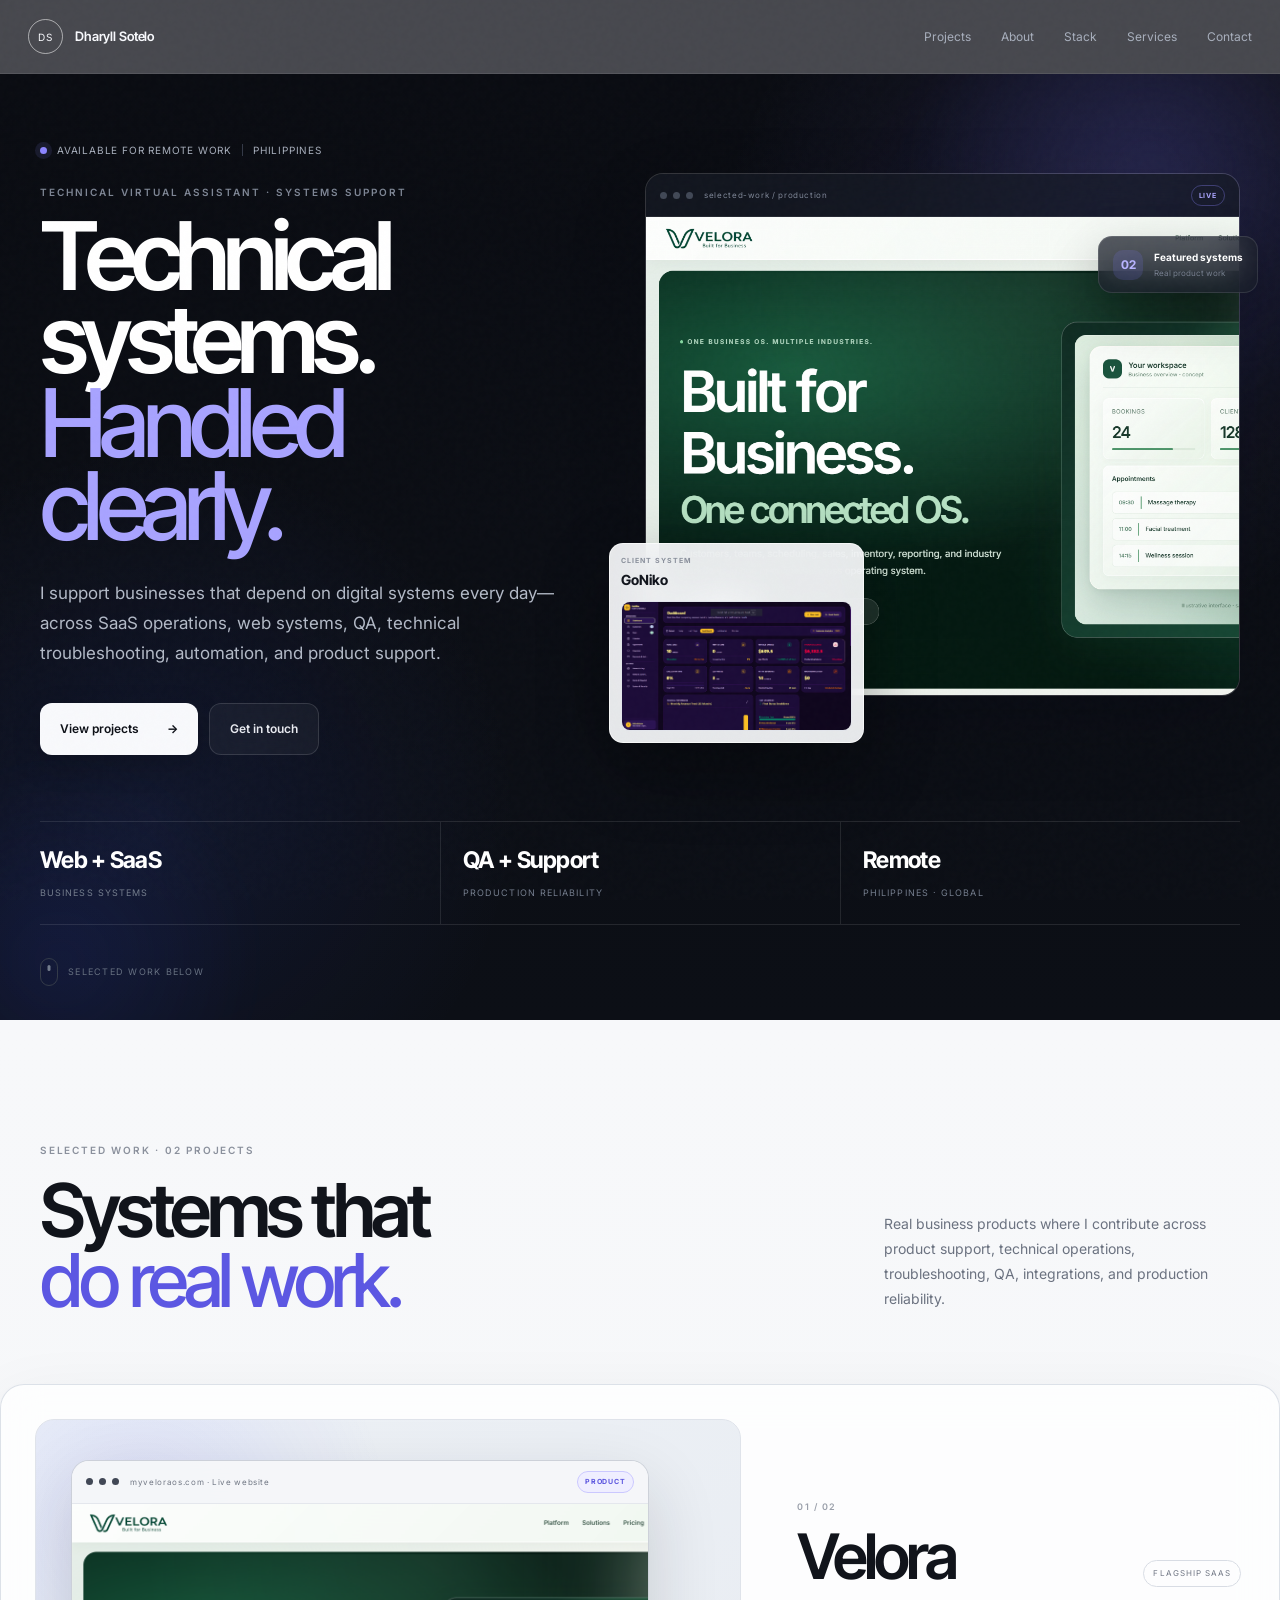
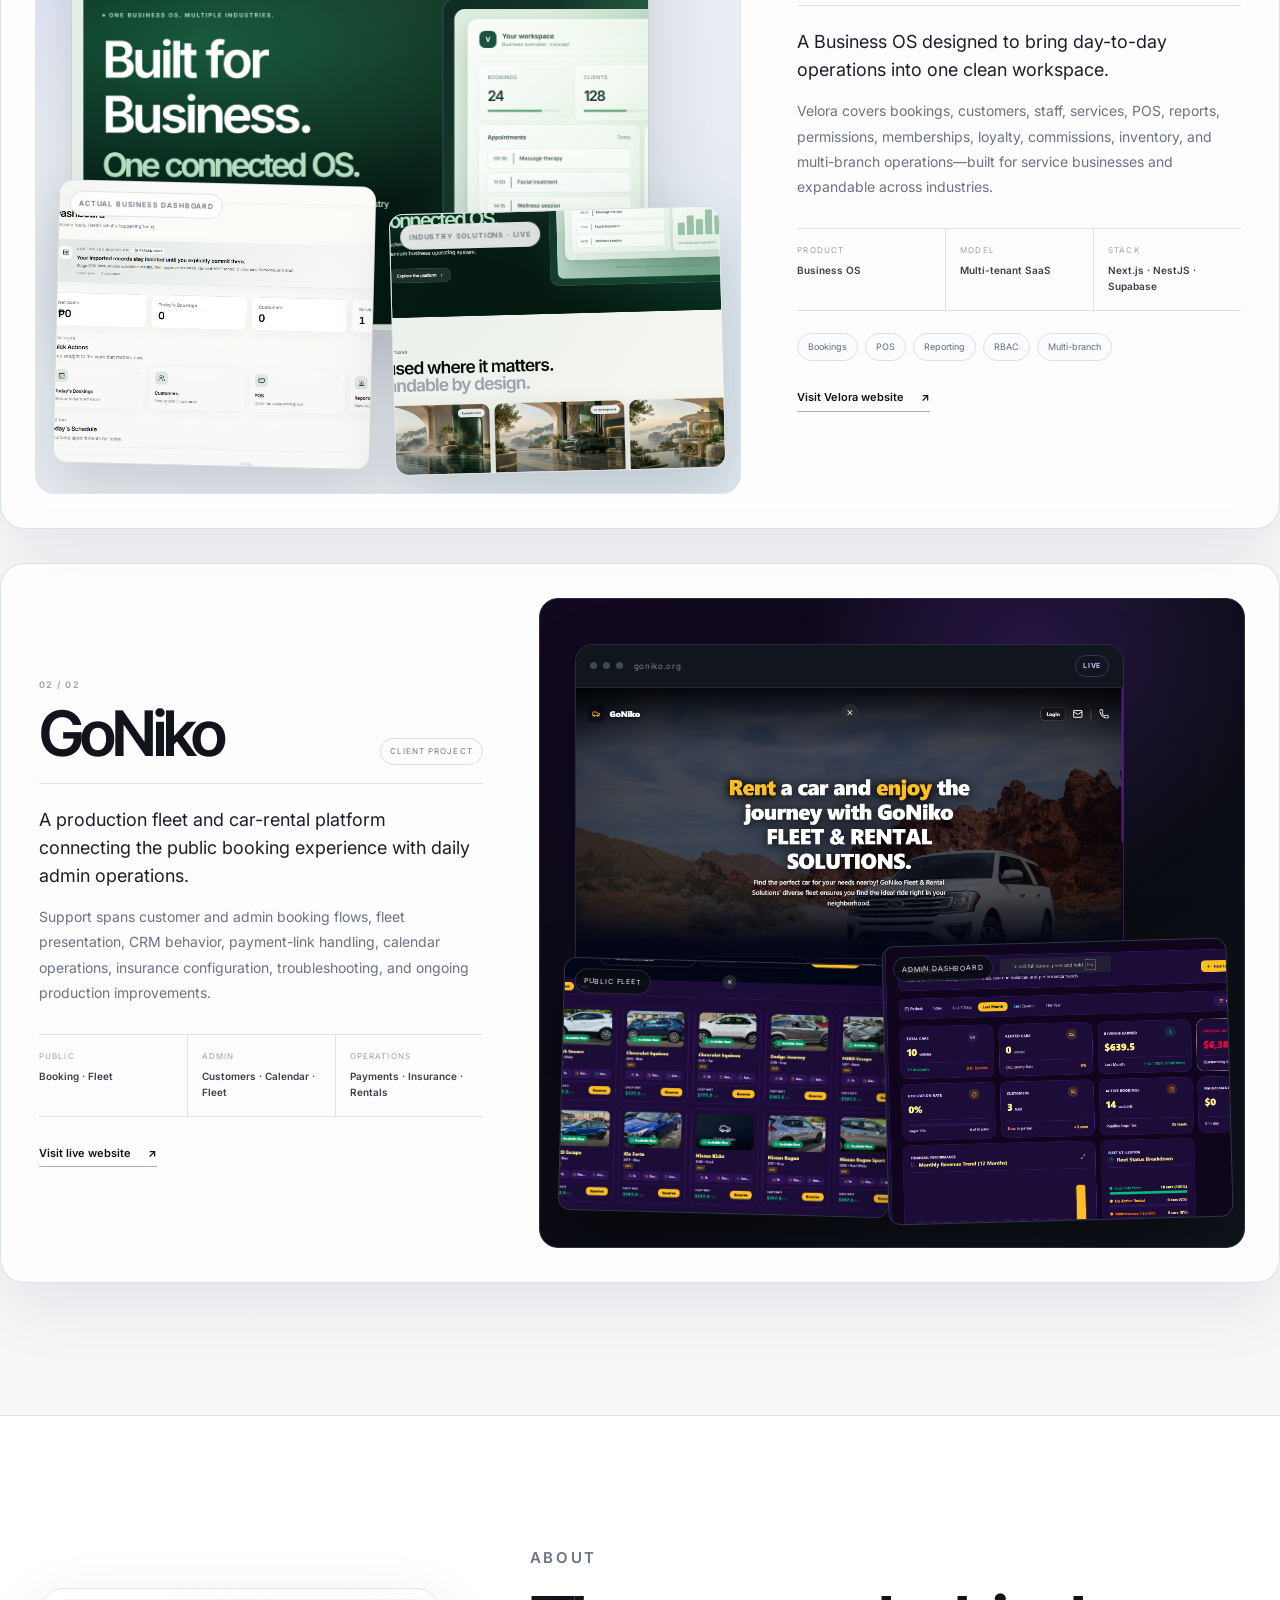
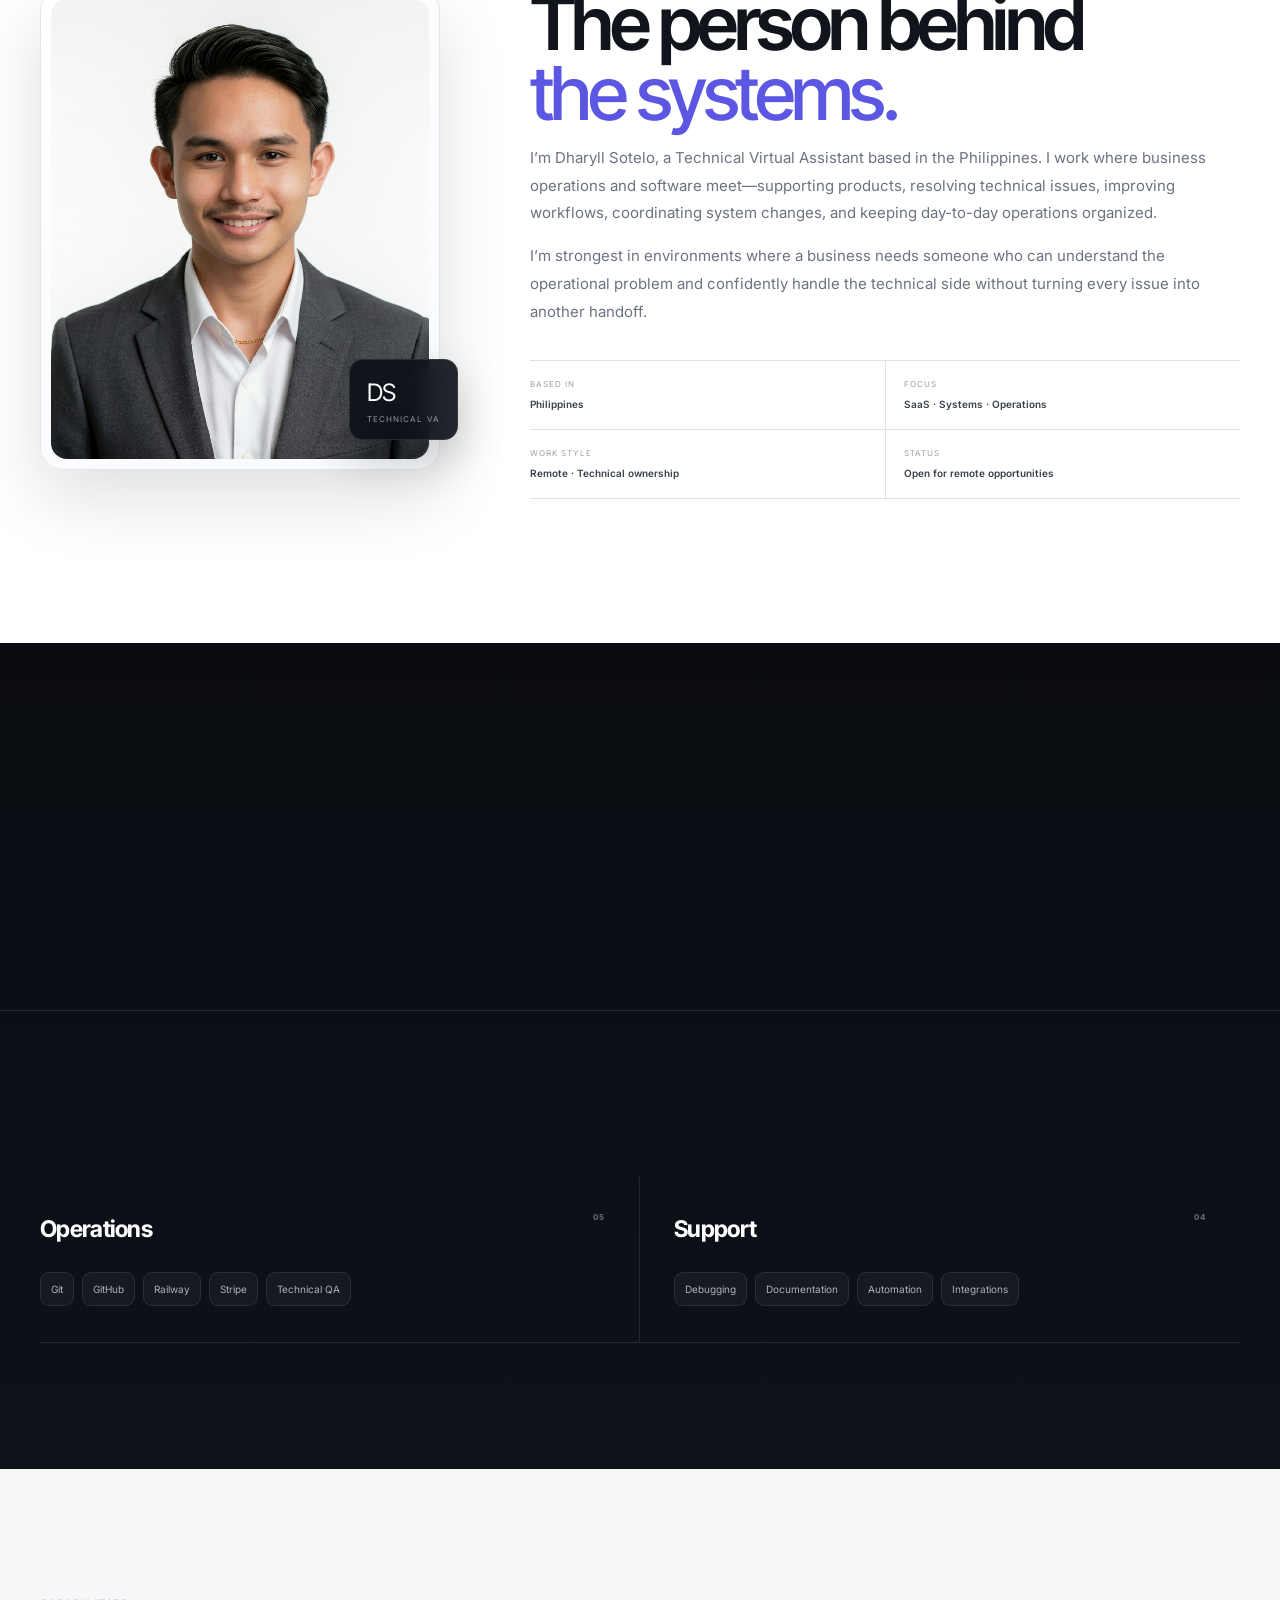
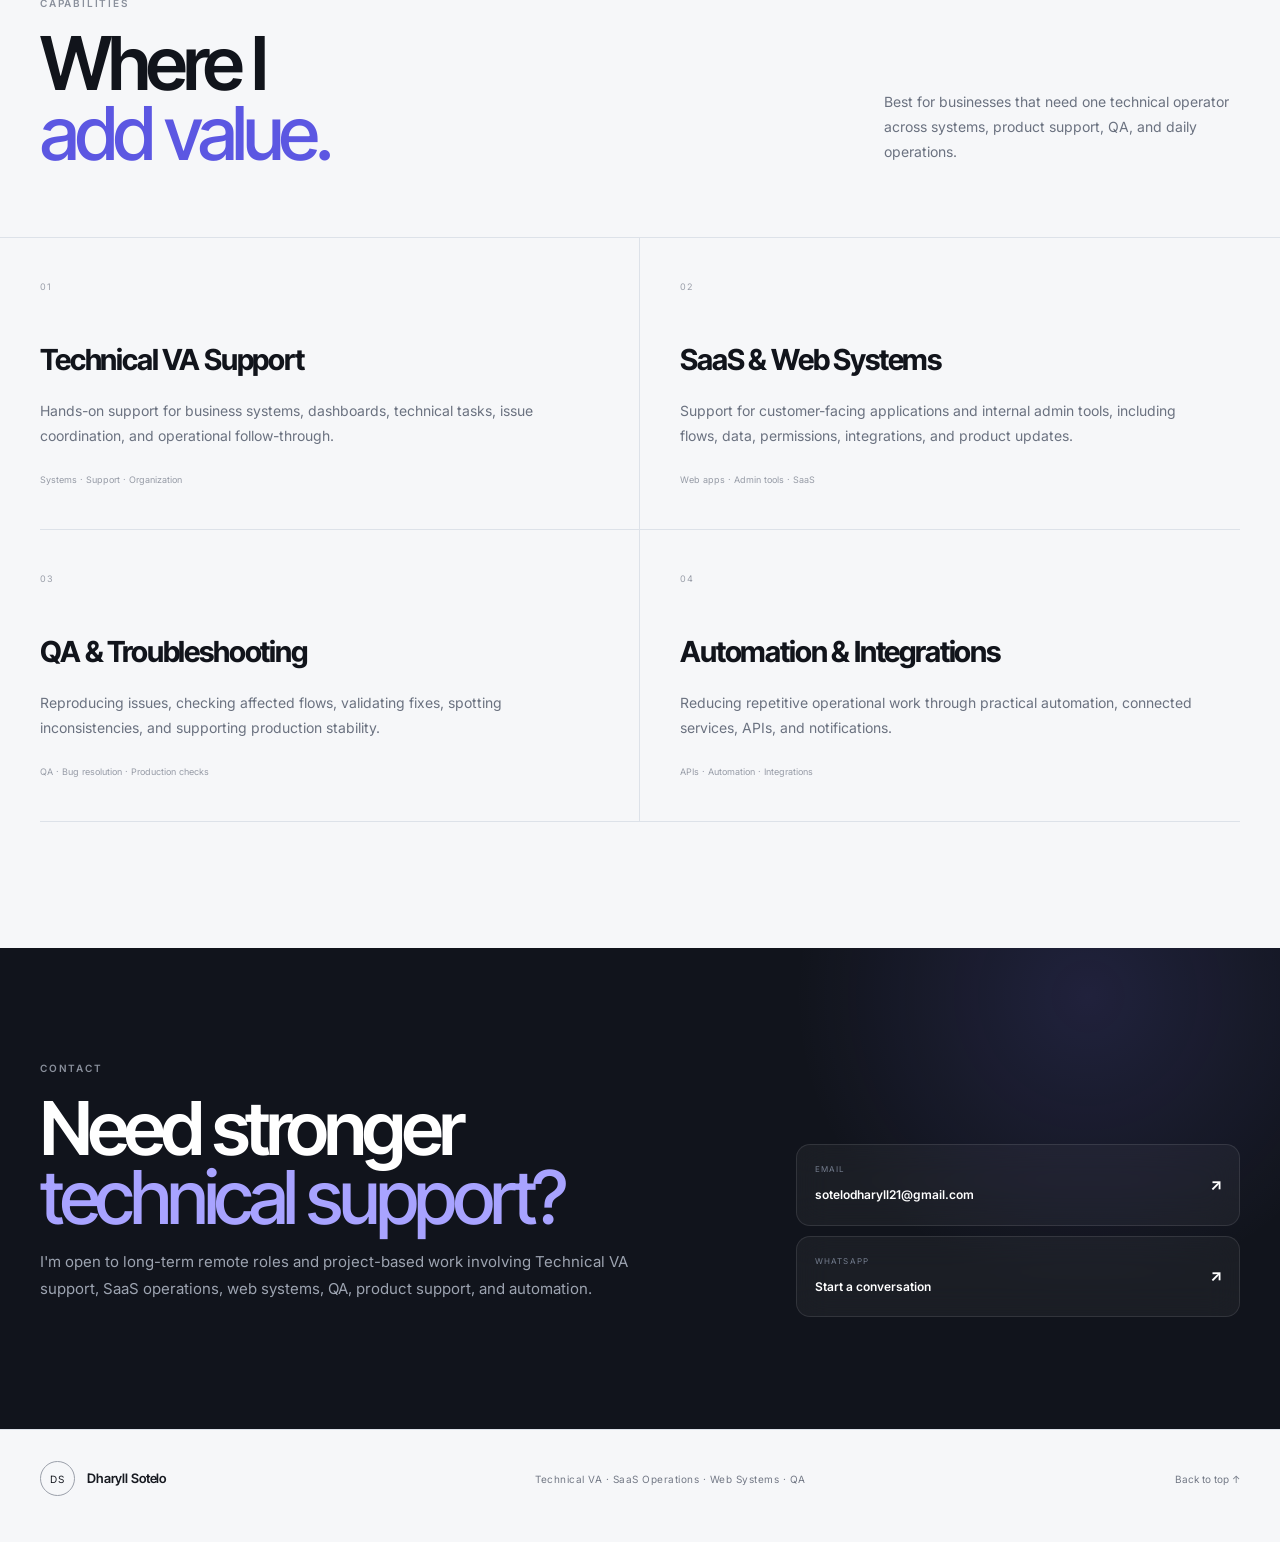
==== commit 998ce5cb: "Refresh Velora portfolio images from live site and add website link" ====
--- a/index.html
+++ b/index.html
@@ -55,7 +55,7 @@
           <small>selected-work / production</small>
           <b>LIVE</b>
         </div>
-        <img src="resources/velora-dashboard.png" alt="Velora production dashboard">
+        <img src="resources/velora-home-live.png" alt="Velora official website homepage and product showcase">
       </div>
 
       <div class="floatingProject projectFloatOne">
@@ -94,20 +94,20 @@
       <div class="glassWindow veloraMain tiltCard" data-tilt-strength="2.5">
         <div class="windowTop lightTop">
           <div class="traffic"><span></span><span></span><span></span></div>
-          <small>Velora · Dashboard</small>
+          <small>myveloraos.com · Live website</small>
           <b>PRODUCT</b>
         </div>
-        <img src="resources/velora-dashboard.png" alt="Velora business dashboard">
+        <img src="resources/velora-home-live.png" alt="Velora official website homepage">
       </div>
 
       <div class="veloraMini veloraLogin">
-        <small>WORKSPACE ACCESS</small>
-        <img src="resources/velora-login.png" alt="Velora login interface">
+        <small>ACTUAL BUSINESS DASHBOARD</small>
+        <img src="resources/velora-dashboard.png" alt="Actual Velora business dashboard">
       </div>
 
       <div class="veloraMini veloraIndustry">
-        <small>INDUSTRY SOLUTIONS</small>
-        <img src="resources/velora-industries.png" alt="Velora industry solutions page">
+        <small>INDUSTRY SOLUTIONS · LIVE</small>
+        <img src="resources/velora-solutions-live.png" alt="Velora current industry solutions website">
       </div>
     </div>
 
@@ -122,6 +122,7 @@
         <div><dt>Stack</dt><dd>Next.js · NestJS · Supabase</dd></div>
       </dl>
       <div class="tagRow"><span>Bookings</span><span>POS</span><span>Reporting</span><span>RBAC</span><span>Multi-branch</span></div>
+      <a class="projectLink" href="https://myveloraos.com/" target="_blank" rel="noopener noreferrer">Visit Velora website <b>↗</b></a>
     </div>
   </article>
 
--- a/styles.css
+++ b/styles.css
@@ -1,188 +1,380 @@
-@import url('https://fonts.googleapis.com/css2?family=DM+Sans:wght@400;500;600&family=Manrope:wght@400;500;600;700&display=swap');
+@import url('https://fonts.googleapis.com/css2?family=Inter:wght@400;500;600&family=Inter+Tight:wght@500;600;700&display=swap');
 
 :root{
-  --ink:#0a0d14;
-  --ink-2:#111622;
+  --ink:#0a0c12;
+  --ink-2:#11141c;
   --paper:#f6f7f9;
   --surface:#ffffff;
-  --surface-2:#eef1f6;
-  --text:#111521;
-  --muted:#6d7482;
-  --line:#dfe3ea;
-  --line-dark:#252b38;
-  --accent:#6c63ff;
-  --accent-soft:#e9e8ff;
-  --accent-2:#8d83ff;
-  --white:#f9faff;
-  --shadow:0 28px 80px rgba(5,9,18,.16);
+  --surface-soft:#eef1f5;
+  --text:#11141b;
+  --muted:#6b7280;
+  --line:#dde2e9;
+  --line-dark:rgba(255,255,255,.1);
+  --accent:#7b74ff;
+  --accent-2:#a8a3ff;
+  --accent-soft:#ecebff;
+  --glass:rgba(255,255,255,.08);
+  --glass-strong:rgba(255,255,255,.12);
+  --shadow:0 30px 80px rgba(5,8,16,.16);
 }
 
 *{box-sizing:border-box}
 html{scroll-behavior:smooth}
-body{margin:0;background:var(--paper);color:var(--text);font-family:'DM Sans',sans-serif;line-height:1.6;overflow-x:hidden}
+body{
+  margin:0;
+  background:var(--paper);
+  color:var(--text);
+  font-family:'Inter',sans-serif;
+  line-height:1.6;
+  overflow-x:hidden;
+  text-rendering:optimizeLegibility;
+}
 a{color:inherit;text-decoration:none}
 button{font:inherit}
 img{display:block;max-width:100%}
-::selection{background:#d8d5ff;color:#0b0d16}
-
-.noise{position:fixed;inset:0;pointer-events:none;z-index:100;opacity:.02;background-image:url("data:image/svg+xml,%3Csvg viewBox='0 0 180 180' xmlns='http://www.w3.org/2000/svg'%3E%3Cfilter id='n'%3E%3CfeTurbulence type='fractalNoise' baseFrequency='.85' numOctaves='3' stitchTiles='stitch'/%3E%3C/filter%3E%3Crect width='100%25' height='100%25' filter='url(%23n)'/%3E%3C/svg%3E")}
-
-.nav{height:78px;max-width:none;padding:0 max(28px,calc((100vw - 1440px)/2 + 40px));display:flex;align-items:center;justify-content:space-between;position:relative;z-index:30}
-.darkNav{background:var(--ink);color:var(--white);border-bottom:1px solid rgba(255,255,255,.08)}
-.brand{display:flex;align-items:center;gap:12px;font-family:Manrope,sans-serif;font-size:13px}
-.brand span{width:36px;height:36px;border:1px solid currentColor;border-radius:50%;display:grid;place-items:center;font-size:10px;letter-spacing:.08em;opacity:.85}
-.brand strong{font-weight:600}
-.nav nav{display:flex;align-items:center;gap:31px;font-size:12px;color:#a9afbc}
-.nav nav a{position:relative;padding:10px 0;transition:.25s}
-.nav nav a:after{content:"";position:absolute;left:0;right:100%;bottom:5px;height:1px;background:var(--white);transition:.25s}
-.nav nav a:hover{color:white}
+::selection{background:#d9d7ff;color:#0b0d14}
+
+.noise{
+  position:fixed;inset:0;z-index:100;pointer-events:none;opacity:.018;
+  background-image:url("data:image/svg+xml,%3Csvg viewBox='0 0 180 180' xmlns='http://www.w3.org/2000/svg'%3E%3Cfilter id='n'%3E%3CfeTurbulence type='fractalNoise' baseFrequency='.85' numOctaves='3' stitchTiles='stitch'/%3E%3C/filter%3E%3Crect width='100%25' height='100%25' filter='url(%23n)'/%3E%3C/svg%3E");
+}
+
+.nav{
+  position:sticky;top:0;z-index:60;
+  height:74px;padding:0 max(28px,calc((100vw - 1440px)/2 + 40px));
+  display:flex;align-items:center;justify-content:space-between;
+  color:#f8f9fd;
+  background:rgba(10,12,18,.74);
+  border-bottom:1px solid rgba(255,255,255,.08);
+  backdrop-filter:blur(20px) saturate(130%);
+  -webkit-backdrop-filter:blur(20px) saturate(130%);
+}
+.brand{display:flex;align-items:center;gap:12px;font-size:13px}
+.brand span{
+  width:35px;height:35px;border-radius:50%;
+  border:1px solid rgba(255,255,255,.55);
+  display:grid;place-items:center;
+  font-size:10px;letter-spacing:.08em;
+}
+.brand strong{font-family:'Inter Tight',sans-serif;font-weight:600;letter-spacing:-.01em}
+.nav nav{display:flex;gap:30px;font-size:12px;color:#a8afbd}
+.nav nav a{position:relative;padding:10px 0;transition:color .25s ease}
+.nav nav a:after{content:"";position:absolute;left:0;right:100%;bottom:4px;height:1px;background:#fff;transition:right .25s ease}
+.nav nav a:hover{color:#fff}
 .nav nav a:hover:after{right:0}
 .menu{display:none;background:none;border:0;color:inherit}
-
-.hero{background:var(--ink);color:var(--white);min-height:calc(100vh - 78px);position:relative;overflow:hidden}
-.hero:before{content:"";position:absolute;width:820px;height:820px;border-radius:50%;right:-330px;top:-380px;background:radial-gradient(circle,rgba(108,99,255,.26),rgba(108,99,255,.06) 42%,transparent 70%);filter:blur(4px)}
-.hero:after{content:"";position:absolute;width:520px;height:520px;border-radius:50%;left:-280px;bottom:-310px;background:radial-gradient(circle,rgba(80,108,255,.16),transparent 68%)}
+.nav.scrolled{box-shadow:0 10px 30px rgba(0,0,0,.12)}
+.nav.compact{transform:translateY(-8px);height:66px}
+
+.hero{
+  position:relative;
+  min-height:calc(100vh - 74px);
+  color:#fff;
+  background:
+    radial-gradient(circle at 85% 20%,rgba(123,116,255,.12),transparent 28%),
+    radial-gradient(circle at 12% 78%,rgba(68,97,255,.1),transparent 27%),
+    linear-gradient(180deg,#0a0c12 0%,#0c0f16 100%);
+  overflow:hidden;
+}
+.heroGlow{position:absolute;border-radius:50%;filter:blur(18px);opacity:.72;pointer-events:none}
+.glowOne{width:520px;height:520px;right:-130px;top:-160px;background:radial-gradient(circle,rgba(123,116,255,.24),transparent 68%);animation:driftA 14s ease-in-out infinite alternate}
+.glowTwo{width:420px;height:420px;left:-150px;bottom:-150px;background:radial-gradient(circle,rgba(62,88,255,.16),transparent 68%);animation:driftB 17s ease-in-out infinite alternate}
+
 .heroInner,.sectionWrap{max-width:1440px;margin:auto;padding-left:40px;padding-right:40px}
-.heroInner{position:relative;z-index:2;min-height:calc(100vh - 78px);padding-top:72px;padding-bottom:35px;display:grid;grid-template-columns:.9fr 1.1fr;grid-template-rows:1fr auto;gap:40px 74px;align-items:center}
-
-.statusRow{display:flex;align-items:center;gap:10px;color:#a8aebb;font-size:10px;letter-spacing:.08em;text-transform:uppercase}
-.statusRow i{width:1px;height:12px;background:#383f4d}
-.availabilityDot{width:7px;height:7px;border-radius:50%;background:#8d83ff;box-shadow:0 0 0 5px rgba(141,131,255,.1)}
-.heroLabel{font-size:10px;letter-spacing:.2em;color:#7f8797;font-weight:700;margin:26px 0 15px}
-.hero h1{font-family:Manrope,sans-serif;font-size:clamp(68px,7.9vw,124px);line-height:.84;letter-spacing:-.075em;font-weight:600;margin:0}
-.hero h1 em,.sectionIntro h2 em,.aboutCopy h2 em,.stackHeader h2 em,.servicesHeader h2 em,.contactInner h2 em{font-family:Georgia,serif;font-weight:400;color:var(--accent-2)}
-.hero .lead{font-size:17px;line-height:1.75;color:#b5bbc7;max-width:640px;margin:34px 0 0}
+.heroInner{
+  position:relative;z-index:2;
+  min-height:calc(100vh - 74px);
+  padding-top:68px;padding-bottom:34px;
+  display:grid;
+  grid-template-columns:.92fr 1.08fr;
+  grid-template-rows:1fr auto;
+  gap:42px 76px;
+  align-items:center;
+}
+
+.statusRow{display:flex;align-items:center;gap:10px;color:#a8afbc;font-size:10px;letter-spacing:.08em;text-transform:uppercase}
+.statusRow i{width:1px;height:12px;background:#343947}
+.availabilityDot{width:7px;height:7px;border-radius:50%;background:#8c85ff;box-shadow:0 0 0 5px rgba(140,133,255,.11)}
+.heroLabel{margin:26px 0 14px;font-size:10px;letter-spacing:.2em;color:#7e8695;font-weight:600}
+.hero h1,.sectionIntro h2,.aboutCopy h2,.stackHeader h2,.servicesHeader h2,.contactInner h2,.projectTitleRow h3{
+  font-family:'Inter Tight',sans-serif;
+}
+.hero h1{
+  margin:0;
+  font-size:clamp(66px,7.4vw,116px);
+  line-height:.88;
+  letter-spacing:-.07em;
+  font-weight:600;
+}
+.hero h1 span,.sectionIntro h2 span,.aboutCopy h2 span,.stackHeader h2 span,.servicesHeader h2 span,.contactInner h2 span{
+  color:var(--accent-2);
+  font-weight:500;
+}
+.hero .lead{max-width:650px;margin:32px 0 0;color:#b3bac7;font-size:17px;line-height:1.75}
 .heroActions{display:flex;gap:11px;margin-top:34px}
-.button{height:52px;padding:0 20px;display:inline-flex;align-items:center;justify-content:center;gap:28px;border-radius:8px;font-size:12px;font-weight:600;transition:.28s}
-.lightButton{background:#f7f8fb;color:#0c0f17}
-.lightButton:hover{transform:translateY(-3px);box-shadow:0 16px 35px rgba(0,0,0,.24)}
-.ghostButton{border:1px solid #343b49;color:#d4d8e0}
-.ghostButton:hover{background:#151a25;border-color:#50586a}
-
-.heroShowcase{position:relative;min-height:600px}
-.codeBar{height:44px;border:1px solid #272e3b;border-bottom:0;background:#111621;display:flex;align-items:center;gap:7px;padding:0 15px;border-radius:14px 14px 0 0;box-shadow:0 18px 50px rgba(0,0,0,.25)}
-.codeBar>span{width:7px;height:7px;border-radius:50%;background:#3e4553}
-.codeBar b{margin-left:9px;font-size:9px;letter-spacing:.08em;color:#747d8f;font-weight:500}
-.codeBar small{margin-left:auto;font-size:8px;letter-spacing:.12em;color:#a89fff;border:1px solid #413b79;padding:4px 7px;border-radius:99px}
-.heroScreen{height:470px;border:1px solid #272e3b;border-radius:0 0 14px 14px;overflow:hidden;background:#0b0e14;box-shadow:var(--shadow)}
-.heroScreen img{width:100%;height:100%;object-fit:cover;object-position:left top}
-.floatingPreview{position:absolute;left:-38px;bottom:-6px;width:255px;background:#f7f8fb;border:1px solid #d7dbe4;border-radius:12px;padding:12px;box-shadow:0 22px 55px rgba(0,0,0,.32);color:#111521}
-.floatingPreview small{font-size:7px;letter-spacing:.15em;color:#818897;font-weight:700}
-.floatingPreview strong{display:block;font-family:Manrope,sans-serif;font-size:14px;margin:3px 0 10px}
-.floatingPreview img{width:100%;aspect-ratio:16/9;object-fit:cover;border-radius:7px;border:1px solid #e3e6ec}
-.floatingStatus{position:absolute;right:-20px;top:80px;display:flex;align-items:center;gap:10px;background:rgba(20,25,37,.92);backdrop-filter:blur(12px);border:1px solid #343b4b;border-radius:10px;padding:12px 14px;box-shadow:0 16px 50px rgba(0,0,0,.25)}
-.floatingStatus>span{width:28px;height:28px;border-radius:50%;display:grid;place-items:center;background:rgba(108,99,255,.17);color:#b5afff;font-size:12px}
-.floatingStatus strong{display:block;font-size:10px}
-.floatingStatus small{display:block;font-size:8px;color:#777f8f;margin-top:2px}
-
-.heroStats{grid-column:1/-1;display:grid;grid-template-columns:repeat(3,1fr);border-top:1px solid rgba(255,255,255,.1);border-bottom:1px solid rgba(255,255,255,.1);margin-top:24px}
-.heroStats div{padding:22px 22px 22px 0}
-.heroStats div+div{border-left:1px solid rgba(255,255,255,.1);padding-left:22px}
-.heroStats strong{display:block;font-family:Manrope,sans-serif;font-size:25px;letter-spacing:-.04em}
-.heroStats span{font-size:9px;color:#777f8e;text-transform:uppercase;letter-spacing:.13em}
-.scrollCue{grid-column:1/-1;display:flex;align-items:center;gap:10px;font-size:9px;color:#697282;text-transform:uppercase;letter-spacing:.14em;margin-top:-10px}
-.scrollCue i{width:18px;height:28px;border:1px solid #343c4a;border-radius:20px;position:relative}
-.scrollCue i:after{content:"";width:3px;height:6px;background:#727c8d;border-radius:3px;position:absolute;left:50%;top:6px;transform:translateX(-50%)}
-
-.selectedWork{background:var(--paper);padding:122px 0 132px}
-.sectionIntro,.stackHeader,.servicesHeader{display:grid;grid-template-columns:1.15fr .55fr;gap:80px;align-items:end}
-.eyebrow{font-size:10px;letter-spacing:.19em;color:#8a909c;font-weight:700;margin:0 0 18px}
-.sectionIntro h2,.aboutCopy h2,.stackHeader h2,.servicesHeader h2,.contactInner h2{font-family:Manrope,sans-serif;font-size:clamp(54px,6vw,90px);line-height:.92;letter-spacing:-.065em;font-weight:600;margin:0}
-.sectionIntro>p,.stackHeader>p,.servicesHeader>p{color:var(--muted);font-size:14px;line-height:1.8;max-width:430px;margin:0 0 4px}
-.sectionIntro h2 em,.aboutCopy h2 em,.stackHeader h2 em,.servicesHeader h2 em{color:#5951d9}
-
-.projectCard{max-width:1440px;margin:70px auto 0;padding:40px;display:grid;gap:54px;border:1px solid var(--line);background:var(--surface);border-radius:20px;box-shadow:0 18px 60px rgba(12,18,28,.06)}
-.veloraCard{grid-template-columns:1.2fr .8fr}
+.button{
+  height:52px;padding:0 20px;border-radius:12px;
+  display:inline-flex;align-items:center;justify-content:center;gap:28px;
+  font-size:12px;font-weight:600;
+  transition:transform .28s ease,background .28s ease,border-color .28s ease,box-shadow .28s ease;
+}
+.lightButton{background:#f8f9fc;color:#0d1017;box-shadow:0 10px 30px rgba(0,0,0,.16)}
+.lightButton:hover{transform:translateY(-3px);box-shadow:0 18px 36px rgba(0,0,0,.24)}
+.glassButton{color:#e8eaf0;border:1px solid rgba(255,255,255,.13);background:rgba(255,255,255,.045);backdrop-filter:blur(14px)}
+.glassButton:hover{transform:translateY(-3px);background:rgba(255,255,255,.08);border-color:rgba(255,255,255,.22)}
+
+.heroShowcase{position:relative;min-height:600px;transform-style:preserve-3d;transition:transform .28s ease-out}
+.glassWindow{
+  overflow:hidden;border-radius:18px;
+  border:1px solid rgba(255,255,255,.12);
+  background:rgba(255,255,255,.055);
+  backdrop-filter:blur(18px) saturate(125%);
+  -webkit-backdrop-filter:blur(18px) saturate(125%);
+  box-shadow:var(--shadow);
+}
+.heroWindow{position:absolute;inset:25px 0 52px 12px}
+.windowTop{
+  height:43px;padding:0 14px;
+  display:flex;align-items:center;gap:11px;
+  background:rgba(17,21,31,.72);
+  border-bottom:1px solid rgba(255,255,255,.08);
+}
+.traffic{display:flex;gap:6px}
+.traffic span{width:7px;height:7px;border-radius:50%;background:#414856}
+.windowTop small{font-size:8px;color:#7f8798;letter-spacing:.08em}
+.windowTop b{margin-left:auto;font-size:7px;color:#aca6ff;letter-spacing:.12em;border:1px solid rgba(139,132,255,.34);border-radius:99px;padding:4px 7px}
+.heroWindow>img{width:100%;height:calc(100% - 43px);object-fit:cover;object-position:left top;transition:transform 1.2s cubic-bezier(.2,.7,.2,1)}
+.heroShowcase:hover .heroWindow>img{transform:scale(1.018)}
+
+.floatingProject{
+  position:absolute;z-index:4;
+  width:255px;left:-24px;bottom:5px;
+  padding:11px;border-radius:14px;
+  color:#12151d;background:rgba(250,251,253,.92);
+  border:1px solid rgba(255,255,255,.66);
+  box-shadow:0 28px 70px rgba(0,0,0,.33);
+  backdrop-filter:blur(18px);
+  animation:floatSoft 6.5s ease-in-out infinite;
+}
+.floatingProject small{display:block;font-size:7px;letter-spacing:.14em;color:#8a909c;font-weight:700}
+.floatingProject strong{display:block;margin:3px 0 10px;font-family:'Inter Tight',sans-serif;font-size:14px}
+.floatingProject img{width:100%;aspect-ratio:16/9;object-fit:cover;object-position:left top;border-radius:9px;border:1px solid #e2e5eb}
+.floatingBadge{
+  position:absolute;z-index:5;right:-18px;top:88px;
+  display:flex;align-items:center;gap:11px;
+  padding:12px 14px;border-radius:14px;
+  color:#fff;background:rgba(22,26,38,.72);
+  border:1px solid rgba(255,255,255,.11);
+  box-shadow:0 20px 50px rgba(0,0,0,.26);
+  backdrop-filter:blur(18px);
+  animation:floatSoftAlt 7s ease-in-out infinite;
+}
+.floatingBadge>span{
+  width:30px;height:30px;border-radius:10px;
+  display:grid;place-items:center;
+  color:#b9b4ff;background:rgba(124,116,255,.16);
+  font-family:'Inter Tight',sans-serif;font-weight:700;font-size:12px
+}
+.floatingBadge strong{display:block;font-size:10px}
+.floatingBadge small{display:block;font-size:8px;color:#777f8f;margin-top:2px}
+
+.heroStats{
+  grid-column:1/-1;
+  display:grid;grid-template-columns:repeat(3,1fr);
+  border-top:1px solid rgba(255,255,255,.1);
+  border-bottom:1px solid rgba(255,255,255,.1);
+  margin-top:24px;
+}
+.heroStats div{padding:20px 22px 20px 0}
+.heroStats div+div{padding-left:22px;border-left:1px solid rgba(255,255,255,.1)}
+.heroStats strong{display:block;font-family:'Inter Tight',sans-serif;font-size:23px;letter-spacing:-.03em}
+.heroStats span{font-size:9px;color:#747d8d;letter-spacing:.12em;text-transform:uppercase}
+.scrollCue{grid-column:1/-1;display:flex;align-items:center;gap:10px;margin-top:-9px;color:#667080;font-size:9px;letter-spacing:.14em;text-transform:uppercase}
+.scrollCue i{position:relative;width:18px;height:28px;border:1px solid #343b49;border-radius:20px}
+.scrollCue i:after{content:"";position:absolute;left:50%;top:6px;width:3px;height:6px;border-radius:3px;background:#737c8d;transform:translateX(-50%);animation:scrollDot 1.8s ease-in-out infinite}
+
+.selectedWork{padding:122px 0 132px;background:linear-gradient(180deg,#f7f8fa 0%,#f4f6f8 100%)}
+.sectionIntro,.stackHeader,.servicesHeader{display:grid;grid-template-columns:1.16fr .54fr;gap:80px;align-items:end}
+.eyebrow{margin:0 0 18px;color:#8a909c;font-size:10px;font-weight:600;letter-spacing:.18em}
+.sectionIntro h2,.aboutCopy h2,.stackHeader h2,.servicesHeader h2,.contactInner h2{
+  margin:0;
+  font-size:clamp(52px,5.8vw,86px);
+  line-height:.94;
+  letter-spacing:-.06em;
+  font-weight:600;
+}
+.sectionIntro h2 span,.aboutCopy h2 span,.servicesHeader h2 span{color:#5c57e2}
+.sectionIntro>p,.stackHeader>p,.servicesHeader>p{max-width:430px;margin:0 0 4px;color:var(--muted);font-size:14px;line-height:1.8}
+
+.projectCard{
+  max-width:1440px;margin:68px auto 0;padding:34px;
+  display:grid;gap:52px;
+  border:1px solid rgba(218,223,231,.92);
+  border-radius:24px;
+  background:rgba(255,255,255,.76);
+  backdrop-filter:blur(18px);
+  box-shadow:0 22px 70px rgba(12,18,28,.07);
+  overflow:hidden;
+}
+.projectCard:hover{box-shadow:0 30px 86px rgba(12,18,28,.1)}
+.veloraCard{grid-template-columns:1.22fr .78fr}
 .gonikoCard{grid-template-columns:.78fr 1.22fr;margin-top:34px}
-.projectMedia,.gonikoMedia{min-width:0}
-.projectBrowser,.goMain{background:#0e121a;border:1px solid #dfe3ea;border-radius:14px;overflow:hidden;box-shadow:0 24px 60px rgba(15,20,30,.14)}
-.browserTop{height:42px;background:#f3f5f8;border-bottom:1px solid #e0e4eb;display:flex;align-items:center;gap:7px;padding:0 13px}
-.browserTop span{width:7px;height:7px;border-radius:50%;background:#c7ccd5}
-.browserTop b{margin-left:8px;font-size:8px;color:#747b89;font-weight:500}
-.projectBrowser img{width:100%;aspect-ratio:16/10;object-fit:cover;object-position:left top}
-.projectContent{padding:16px 5px;align-self:center}
-.projectNumber{font-size:9px;letter-spacing:.16em;color:#9a9faa;font-weight:700}
-.projectTitleRow{display:flex;align-items:end;justify-content:space-between;gap:20px;border-bottom:1px solid var(--line);padding:10px 0 18px;margin-bottom:22px}
-.projectTitleRow h3{font-family:Manrope,sans-serif;font-size:clamp(47px,5vw,72px);letter-spacing:-.06em;line-height:1;margin:0;font-weight:600}
-.projectTitleRow>span{font-size:8px;letter-spacing:.13em;color:#6f7582;text-transform:uppercase;border:1px solid #d8dce4;border-radius:99px;padding:6px 9px;white-space:nowrap}
-.projectLead{font-size:18px!important;line-height:1.55!important;color:#1c2029!important;margin:0 0 14px!important}
-.projectContent>p{font-size:14px;color:var(--muted);line-height:1.8;max-width:600px}
-.projectMeta{display:grid;grid-template-columns:repeat(3,1fr);margin:30px 0 0;border-top:1px solid var(--line);border-bottom:1px solid var(--line)}
+.projectContent{padding:18px 4px;align-self:center}
+.projectNumber{font-size:9px;color:#9a9faa;letter-spacing:.16em;font-weight:600}
+.projectTitleRow{display:flex;justify-content:space-between;align-items:end;gap:18px;padding:10px 0 18px;margin-bottom:22px;border-bottom:1px solid var(--line)}
+.projectTitleRow h3{margin:0;font-size:clamp(46px,4.9vw,70px);line-height:1;letter-spacing:-.06em;font-weight:600}
+.projectTitleRow>span{padding:6px 9px;border:1px solid #d8dce4;border-radius:99px;color:#707684;font-size:8px;letter-spacing:.13em;text-transform:uppercase;white-space:nowrap}
+.projectLead{margin:0 0 14px!important;color:#1b1f27!important;font-size:18px!important;line-height:1.56!important}
+.projectContent>p{max-width:610px;color:var(--muted);font-size:14px;line-height:1.8}
+.projectMeta{display:grid;grid-template-columns:repeat(3,1fr);margin:29px 0 0;border-top:1px solid var(--line);border-bottom:1px solid var(--line)}
 .projectMeta>div{padding:15px 12px 16px 0}
-.projectMeta>div+div{border-left:1px solid var(--line);padding-left:14px}
-.projectMeta dt,.aboutFacts dt{font-size:8px;text-transform:uppercase;letter-spacing:.14em;color:#9ba0aa;margin-bottom:5px}
-.projectMeta dd,.aboutFacts dd{margin:0;font-size:10px;font-weight:600;color:#3b404a}
+.projectMeta>div+div{padding-left:14px;border-left:1px solid var(--line)}
+.projectMeta dt,.aboutFacts dt{margin-bottom:5px;color:#9ba0aa;font-size:8px;letter-spacing:.14em;text-transform:uppercase}
+.projectMeta dd,.aboutFacts dd{margin:0;color:#3a404b;font-size:10px;font-weight:600}
 .tagRow{display:flex;flex-wrap:wrap;gap:7px;margin-top:22px}
-.tagRow span{font-size:9px;color:#656b77;border:1px solid #d9dde5;border-radius:99px;padding:6px 10px;background:#fafbfc}
-.projectLink{display:inline-flex;align-items:center;gap:18px;margin-top:28px;border-bottom:1px solid #a7acb7;padding-bottom:4px;font-size:11px;font-weight:600}
-
-.gonikoMedia{position:relative;min-height:650px;border-radius:16px;background:#0c1018;overflow:hidden;border:1px solid #252b37}
-.gonikoMedia:before{content:"";position:absolute;width:520px;height:520px;right:-150px;top:-180px;border-radius:50%;background:radial-gradient(circle,rgba(108,99,255,.28),transparent 67%)}
-.goMain{position:absolute;left:5%;top:7%;width:76%;z-index:2;border-color:#2b3240}
-.goMain .browserTop{background:#151b27;border-color:#28303d}
-.goMain .browserTop b{color:#7f8798}
-.goMain img{width:100%;aspect-ratio:16/9;object-fit:cover;object-position:center top}
-.goMini{position:absolute;background:#121722;border:1px solid #303747;border-radius:11px;overflow:hidden;box-shadow:0 28px 65px rgba(0,0,0,.36)}
-.goMini small{position:absolute;left:10px;top:10px;z-index:2;background:rgba(10,13,20,.9);border:1px solid rgba(255,255,255,.12);color:#dfe2e9;border-radius:99px;padding:5px 8px;font-size:7px;letter-spacing:.12em}
+.tagRow span{padding:6px 10px;border:1px solid #dadee6;border-radius:99px;background:#fbfcfd;color:#656c78;font-size:9px}
+.projectLink{display:inline-flex;align-items:center;gap:17px;margin-top:28px;padding-bottom:4px;border-bottom:1px solid #a7acb6;font-size:11px;font-weight:600}
+
+.veloraMedia{
+  position:relative;min-height:675px;border-radius:19px;
+  background:
+    radial-gradient(circle at 15% 15%,rgba(99,109,255,.13),transparent 30%),
+    radial-gradient(circle at 84% 80%,rgba(91,184,211,.12),transparent 32%),
+    linear-gradient(145deg,#edf1f6,#e7ebf1);
+  border:1px solid #dfe3ea;
+  overflow:hidden;
+}
+.veloraMain{
+  position:absolute;left:5%;top:6%;width:82%;height:70%;
+  border-color:rgba(185,191,201,.7);
+  background:rgba(255,255,255,.72);
+  box-shadow:0 28px 70px rgba(22,28,39,.16);
+  transform-style:preserve-3d;transition:transform .28s ease-out;
+}
+.lightTop{background:rgba(244,246,249,.9);border-bottom-color:#e4e7ed}
+.lightTop small{color:#707784}
+.lightTop b{color:#5d57df;border-color:#cbc8ff;background:#efeeff}
+.veloraMain img{width:100%;height:calc(100% - 43px);object-fit:cover;object-position:left top;transition:transform .8s ease}
+.veloraMain:hover img{transform:scale(1.012)}
+.veloraMini{
+  position:absolute;overflow:hidden;border-radius:14px;
+  background:#fff;border:1px solid rgba(216,221,229,.94);
+  box-shadow:0 24px 62px rgba(20,28,38,.16);
+  animation:floatSoft 7s ease-in-out infinite;
+}
+.veloraMini small{
+  position:absolute;left:10px;top:10px;z-index:3;
+  padding:6px 8px;border-radius:99px;
+  background:rgba(255,255,255,.86);
+  border:1px solid rgba(220,224,230,.9);
+  color:#6c7380;font-size:7px;font-weight:600;letter-spacing:.12em;
+  backdrop-filter:blur(10px);
+}
+.veloraMini img{width:100%;height:100%;object-fit:cover;object-position:center top}
+.veloraLogin{width:45%;height:42%;left:2.8%;bottom:4%;z-index:4;transform:rotate(1.4deg);animation-delay:-2.4s}
+.veloraIndustry{width:47%;height:39%;right:2.5%;bottom:3%;z-index:5;transform:rotate(-1.5deg);animation-delay:-4.1s}
+
+.gonikoMedia{
+  position:relative;min-height:650px;border-radius:19px;
+  background:
+    radial-gradient(circle at 70% 10%,rgba(121,65,210,.24),transparent 31%),
+    linear-gradient(145deg,#120820,#0b0d14 62%,#11151d);
+  border:1px solid #272d39;overflow:hidden;
+}
+.goMain{
+  position:absolute;left:5%;top:7%;width:78%;
+  border-color:rgba(255,255,255,.1);
+  background:rgba(20,24,34,.76);
+  transform-style:preserve-3d;transition:transform .28s ease-out;
+}
+.darkTop{background:rgba(18,22,31,.9)}
+.darkTop small{color:#7c8494}
+.darkTop b{color:#c6c1ff;border-color:rgba(132,122,255,.3)}
+.goMain img{width:100%;aspect-ratio:16/9;object-fit:cover;object-position:center top;transition:transform .8s ease}
+.goMain:hover img{transform:scale(1.014)}
+.goMini{position:absolute;overflow:hidden;border-radius:13px;background:#121722;border:1px solid #303746;box-shadow:0 28px 65px rgba(0,0,0,.34);animation:floatSoftAlt 7.5s ease-in-out infinite}
+.goMini small{position:absolute;left:10px;top:10px;z-index:2;padding:6px 8px;border-radius:99px;background:rgba(10,13,20,.86);border:1px solid rgba(255,255,255,.12);color:#e1e4ea;font-size:7px;letter-spacing:.12em}
 .goMini img{width:100%;height:100%;object-fit:cover;object-position:center top}
-.fleetMini{width:48%;height:39%;left:3%;bottom:5%;z-index:4;transform:rotate(1.5deg)}
-.adminMini{width:50%;height:44%;right:2%;bottom:4%;z-index:5;transform:rotate(-1.5deg)}
-
-.aboutSection{background:var(--surface);padding:128px 0;border-top:1px solid var(--line)}
+.fleetMini{width:47%;height:39%;left:3%;bottom:5%;z-index:4;transform:rotate(1.5deg);animation-delay:-1.5s}
+.adminMini{width:49%;height:43%;right:2%;bottom:4%;z-index:5;transform:rotate(-1.5deg);animation-delay:-3.8s}
+
+.aboutSection{padding:128px 0;background:#fff;border-top:1px solid var(--line)}
 .aboutGrid{display:grid;grid-template-columns:.72fr 1.28fr;gap:90px;align-items:center}
 .aboutPortrait{position:relative;max-width:500px;justify-self:center}
-.aboutPortrait img{width:100%;aspect-ratio:.82;object-fit:cover;object-position:center top;border-radius:18px;filter:saturate(.9);box-shadow:0 28px 70px rgba(11,16,26,.14)}
-.portraitStamp{position:absolute;right:-20px;bottom:28px;background:var(--ink);color:white;border-radius:12px;padding:14px 17px;box-shadow:0 18px 45px rgba(0,0,0,.22)}
-.portraitStamp span{display:block;font-family:Manrope,sans-serif;font-size:24px;letter-spacing:-.05em}
-.portraitStamp small{font-size:8px;letter-spacing:.13em;color:#8d95a5;text-transform:uppercase}
-.aboutCopy h2 em{color:#5951d9}
-.aboutCopy>p{font-size:15px;line-height:1.85;color:var(--muted);max-width:720px}
-.aboutFacts{display:grid;grid-template-columns:1fr 1fr;border-top:1px solid var(--line);margin-top:35px}
+.portraitGlass{padding:10px;border-radius:23px;background:linear-gradient(145deg,rgba(255,255,255,.9),rgba(245,247,250,.65));border:1px solid #e1e5eb;box-shadow:0 28px 70px rgba(11,16,26,.13)}
+.portraitGlass img{width:100%;aspect-ratio:.82;object-fit:cover;object-position:center top;border-radius:16px;filter:saturate(.9)}
+.portraitStamp{position:absolute;right:-18px;bottom:30px;padding:14px 17px;border-radius:14px;color:#fff;background:rgba(12,15,23,.9);border:1px solid rgba(255,255,255,.1);box-shadow:0 18px 45px rgba(0,0,0,.22);backdrop-filter:blur(14px)}
+.portraitStamp span{display:block;font-family:'Inter Tight',sans-serif;font-size:24px;letter-spacing:-.05em}
+.portraitStamp small{display:block;color:#8d95a4;font-size:8px;letter-spacing:.13em;text-transform:uppercase}
+.aboutCopy>p{max-width:720px;color:var(--muted);font-size:15px;line-height:1.85}
+.aboutFacts{display:grid;grid-template-columns:1fr 1fr;margin-top:35px;border-top:1px solid var(--line)}
 .aboutFacts>div{padding:17px 15px 17px 0;border-bottom:1px solid var(--line)}
-.aboutFacts>div:nth-child(even){border-left:1px solid var(--line);padding-left:18px}
-
-.stackSection{background:var(--ink);color:white;padding:126px 0}
-.stackHeader>p{color:#888f9e}
-.stackHeader h2 em{color:#8d83ff}
-.stackGrid{display:grid;grid-template-columns:1fr 1fr;margin-top:70px;border-top:1px solid var(--line-dark)}
-.stackGroup{padding:34px 34px 36px 0;border-bottom:1px solid var(--line-dark)}
-.stackGroup:nth-child(odd){border-right:1px solid var(--line-dark)}
+.aboutFacts>div:nth-child(even){padding-left:18px;border-left:1px solid var(--line)}
+
+.stackSection{padding:126px 0;color:#fff;background:linear-gradient(180deg,#0a0c12,#0e1118)}
+.stackHeader>p{color:#89919f}
+.stackHeader h2 span{color:var(--accent-2)}
+.stackGrid{display:grid;grid-template-columns:1fr 1fr;margin-top:68px;border-top:1px solid rgba(255,255,255,.1)}
+.stackGroup{padding:34px 34px 36px 0;border-bottom:1px solid rgba(255,255,255,.1)}
+.stackGroup:nth-child(odd){border-right:1px solid rgba(255,255,255,.1)}
 .stackGroup:nth-child(even){padding-left:34px}
-.stackGroup h3{font-family:Manrope,sans-serif;font-size:23px;letter-spacing:-.035em;margin:0 0 24px}
-.stackGroup h3 small{float:right;font-size:8px;letter-spacing:.12em;color:#656d7c;font-family:'DM Sans',sans-serif;font-weight:600}
+.stackGroup h3{margin:0 0 24px;font-family:'Inter Tight',sans-serif;font-size:23px;letter-spacing:-.03em}
+.stackGroup h3 small{float:right;color:#666f7f;font-family:'Inter',sans-serif;font-size:8px;letter-spacing:.12em}
 .stackGroup div{display:flex;flex-wrap:wrap;gap:8px}
-.stackGroup span{font-size:10px;color:#abb1bd;background:#111721;border:1px solid #2b3240;border-radius:8px;padding:8px 10px}
-
-.servicesSection{background:var(--paper);padding:126px 0}
-.servicesGrid{display:grid;grid-template-columns:1fr 1fr;margin-top:70px;border-top:1px solid var(--line)}
-.serviceCard{min-height:300px;padding:34px 40px 38px 0;border-bottom:1px solid var(--line)}
+.stackGroup span{padding:8px 10px;border:1px solid rgba(255,255,255,.09);border-radius:9px;background:rgba(255,255,255,.045);color:#abb2be;font-size:10px;backdrop-filter:blur(12px);transition:.25s ease}
+.stackGroup span:hover{transform:translateY(-2px);border-color:rgba(138,131,255,.28);color:#fff;background:rgba(122,115,255,.08)}
+
+.servicesSection{padding:126px 0;background:var(--paper)}
+.servicesGrid{display:grid;grid-template-columns:1fr 1fr;margin-top:68px;border-top:1px solid var(--line)}
+.serviceCard{min-height:292px;padding:34px 40px 38px 0;border-bottom:1px solid var(--line);transition:transform .3s ease,background .3s ease}
 .serviceCard:nth-child(odd){border-right:1px solid var(--line)}
 .serviceCard:nth-child(even){padding-left:40px}
-.serviceCard>span{font-size:9px;letter-spacing:.13em;color:#9b9faa}
-.serviceCard h3{font-family:Manrope,sans-serif;font-size:29px;letter-spacing:-.04em;margin:42px 0 12px}
-.serviceCard p{font-size:14px;line-height:1.8;color:var(--muted);max-width:520px}
-.serviceCard small{display:block;font-size:9px;color:#969ba6;margin-top:25px}
-
-.contactSection{background:#111622;color:white;padding:112px 0}
+.serviceCard:hover{transform:translateY(-4px)}
+.serviceCard>span{font-size:9px;color:#9b9faa;letter-spacing:.13em}
+.serviceCard h3{margin:40px 0 12px;font-family:'Inter Tight',sans-serif;font-size:29px;letter-spacing:-.04em}
+.serviceCard p{max-width:530px;color:var(--muted);font-size:14px;line-height:1.8}
+.serviceCard small{display:block;margin-top:25px;color:#969ba6;font-size:9px}
+
+.contactSection{padding:112px 0;color:#fff;background:
+  radial-gradient(circle at 85% 10%,rgba(123,116,255,.14),transparent 25%),
+  #11141c;
+}
 .contactInner{display:grid;grid-template-columns:1.2fr .8fr;gap:90px;align-items:end}
-.contactInner h2 em{color:#8d83ff}
-.contactInner>div:first-child>p:last-child{color:#9da4b2;font-size:15px;line-height:1.8;max-width:650px}
+.contactInner>div:first-child>p:last-child{max-width:650px;color:#9da4b1;font-size:15px;line-height:1.8}
 .contactCards{display:grid;gap:10px}
-.contactCards a{position:relative;display:block;border:1px solid #323947;border-radius:12px;padding:18px 48px 18px 18px;background:#151b27;transition:.25s}
-.contactCards a:hover{transform:translateY(-3px);border-color:#4a5264;background:#191f2c}
-.contactCards small{display:block;font-size:8px;text-transform:uppercase;letter-spacing:.14em;color:#727b8b;margin-bottom:5px}
+.contactCards a{
+  position:relative;display:block;
+  padding:18px 48px 18px 18px;
+  border:1px solid rgba(255,255,255,.1);border-radius:14px;
+  background:rgba(255,255,255,.045);
+  backdrop-filter:blur(16px);
+  transition:transform .25s ease,border-color .25s ease,background .25s ease;
+}
+.contactCards a:hover{transform:translateY(-3px);border-color:rgba(139,132,255,.35);background:rgba(123,116,255,.07)}
+.contactCards small{display:block;margin-bottom:5px;color:#757e8e;font-size:8px;letter-spacing:.14em;text-transform:uppercase}
 .contactCards strong{font-size:12px;font-weight:600}
 .contactCards b{position:absolute;right:17px;top:50%;transform:translateY(-50%);font-size:16px}
 
 footer{max-width:1440px;margin:auto;padding:31px 40px 46px;display:flex;align-items:center;justify-content:space-between;color:#737986;font-size:10px;border-top:1px solid var(--line)}
+footer .brand{color:#171a21}
+footer .brand span{border-color:#9ba0aa}
 footer p{margin:0;letter-spacing:.05em}
 
-.reveal{opacity:0;transform:translateY(22px);transition:opacity .75s ease,transform .75s cubic-bezier(.2,.72,.2,1)}
+.reveal{opacity:0;transform:translateY(22px) scale(.992);transition:opacity .78s ease,transform .78s cubic-bezier(.2,.72,.2,1)}
 .reveal.visible{opacity:1;transform:none}
+.reveal[data-delay="1"]{transition-delay:.08s}
+.reveal[data-delay="2"]{transition-delay:.16s}
+.reveal[data-delay="3"]{transition-delay:.24s}
+
+@keyframes driftA{from{transform:translate3d(0,0,0) scale(1)}to{transform:translate3d(-45px,35px,0) scale(1.08)}}
+@keyframes driftB{from{transform:translate3d(0,0,0) scale(1)}to{transform:translate3d(40px,-28px,0) scale(1.07)}}
+@keyframes floatSoft{0%,100%{translate:0 0}50%{translate:0 -8px}}
+@keyframes floatSoftAlt{0%,100%{translate:0 0}50%{translate:0 7px}}
+@keyframes scrollDot{0%,100%{transform:translate(-50%,0);opacity:.5}50%{transform:translate(-50%,7px);opacity:1}}
 
 @media(max-width:1120px){
-  .heroInner{grid-template-columns:1fr;grid-template-rows:auto;gap:55px}
-  .heroShowcase{max-width:920px;width:100%;min-height:590px}
+  .heroInner{grid-template-columns:1fr;grid-template-rows:auto;gap:54px}
+  .heroShowcase{max-width:920px;width:100%;min-height:585px}
   .heroStats,.scrollCue{grid-column:1}
   .sectionIntro,.stackHeader,.servicesHeader,.aboutGrid,.contactInner{grid-template-columns:1fr;gap:40px}
   .veloraCard,.gonikoCard{grid-template-columns:1fr}
@@ -191,53 +383,54 @@
   .aboutPortrait{justify-self:start;max-width:440px}
 }
 @media(max-width:800px){
-  .nav{height:70px;padding:0 20px}
-  .nav nav{display:none;position:absolute;top:70px;left:14px;right:14px;background:#121722;border:1px solid #2c3341;border-radius:12px;color:white;padding:22px;flex-direction:column;align-items:flex-start;gap:10px;box-shadow:0 20px 45px rgba(0,0,0,.3)}
+  .nav{height:68px;padding:0 20px}
+  .nav nav{display:none;position:absolute;top:68px;left:14px;right:14px;padding:20px;border:1px solid rgba(255,255,255,.1);border-radius:14px;background:rgba(18,22,31,.96);backdrop-filter:blur(18px);box-shadow:0 20px 45px rgba(0,0,0,.3);flex-direction:column;align-items:flex-start;gap:8px}
   .nav.open nav{display:flex}
   .menu{display:block}
   .heroInner,.sectionWrap{padding-left:20px;padding-right:20px}
-  .heroInner{padding-top:50px}
-  .hero h1{font-size:58px}
+  .heroInner{padding-top:48px}
+  .hero h1{font-size:55px}
   .hero .lead{font-size:16px}
-  .heroShowcase{min-height:465px}
-  .heroScreen{height:350px}
-  .floatingPreview{width:190px;left:-5px;bottom:3px}
-  .floatingStatus{right:-5px;top:65px}
+  .heroActions{flex-direction:column;align-items:stretch}
+  .button{width:100%}
+  .heroShowcase{min-height:470px}
+  .heroWindow{inset:18px 0 58px 0}
+  .floatingProject{width:185px;left:0;bottom:5px}
+  .floatingBadge{right:0;top:58px}
   .heroStats{grid-template-columns:1fr}
-  .heroStats div+div{border-left:0;border-top:1px solid rgba(255,255,255,.1);padding-left:0}
+  .heroStats div+div{padding-left:0;border-left:0;border-top:1px solid rgba(255,255,255,.1)}
   .selectedWork,.aboutSection,.stackSection,.servicesSection{padding-top:88px;padding-bottom:88px}
-  .sectionIntro h2,.aboutCopy h2,.stackHeader h2,.servicesHeader h2,.contactInner h2{font-size:48px}
-  .projectCard{margin:42px 20px 0;padding:22px;gap:30px;border-radius:14px}
+  .sectionIntro h2,.aboutCopy h2,.stackHeader h2,.servicesHeader h2,.contactInner h2{font-size:47px}
+  .projectCard{margin:42px 20px 0;padding:20px;gap:28px;border-radius:18px}
   .projectTitleRow{align-items:flex-start;flex-direction:column}
-  .projectTitleRow h3{font-size:48px}
+  .projectTitleRow h3{font-size:47px}
   .projectMeta{grid-template-columns:1fr}
-  .projectMeta>div+div{border-left:0;border-top:1px solid var(--line);padding-left:0}
-  .gonikoMedia{min-height:auto;padding:16px;display:grid;gap:12px}
-  .goMain,.goMini,.fleetMini,.adminMini{position:relative;inset:auto;width:100%;height:auto;transform:none}
-  .goMini img{aspect-ratio:16/9}
+  .projectMeta>div+div{padding-left:0;border-left:0;border-top:1px solid var(--line)}
+  .veloraMedia,.gonikoMedia{min-height:auto;padding:14px;display:grid;gap:12px}
+  .veloraMain,.veloraMini,.veloraLogin,.veloraIndustry,.goMain,.goMini,.fleetMini,.adminMini{position:relative;inset:auto;width:100%;height:auto;transform:none;animation:none}
+  .veloraMain img,.goMain img{height:auto;aspect-ratio:16/9}
+  .veloraMini img,.goMini img{aspect-ratio:16/9}
   .aboutPortrait{max-width:100%}
   .portraitStamp{right:12px;bottom:12px}
   .aboutFacts{grid-template-columns:1fr}
-  .aboutFacts>div:nth-child(even){border-left:0;padding-left:0}
+  .aboutFacts>div:nth-child(even){padding-left:0;border-left:0}
   .stackGrid,.servicesGrid{grid-template-columns:1fr}
   .stackGroup,.stackGroup:nth-child(even),.serviceCard,.serviceCard:nth-child(even){padding-left:0;padding-right:0;border-right:0}
   .serviceCard{min-height:0}
   .contactSection{padding:82px 0}
-  .heroActions{flex-direction:column;align-items:stretch}
-  .button{width:100%}
   footer{padding:25px 20px;flex-direction:column;align-items:flex-start;gap:20px}
 }
 @media(max-width:520px){
-  .hero h1{font-size:49px}
+  .hero h1{font-size:47px}
   .statusRow{flex-wrap:wrap}
   .heroShowcase{min-height:410px}
-  .heroScreen{height:310px}
-  .floatingPreview{width:165px}
-  .floatingStatus{position:relative;right:auto;top:auto;margin-top:10px}
-  .sectionIntro h2,.aboutCopy h2,.stackHeader h2,.servicesHeader h2,.contactInner h2{font-size:42px}
+  .floatingProject{width:160px}
+  .floatingBadge{position:relative;right:auto;top:auto;margin-top:10px}
+  .sectionIntro h2,.aboutCopy h2,.stackHeader h2,.servicesHeader h2,.contactInner h2{font-size:41px}
 }
 @media(prefers-reduced-motion:reduce){
   html{scroll-behavior:auto}
   .reveal{opacity:1;transform:none;transition:none}
-  *{animation:none!important;transition:none!important}
+  .heroGlow,.floatingProject,.floatingBadge,.veloraMini,.goMini,.scrollCue i:after{animation:none!important}
+  *{transition:none!important}
 }
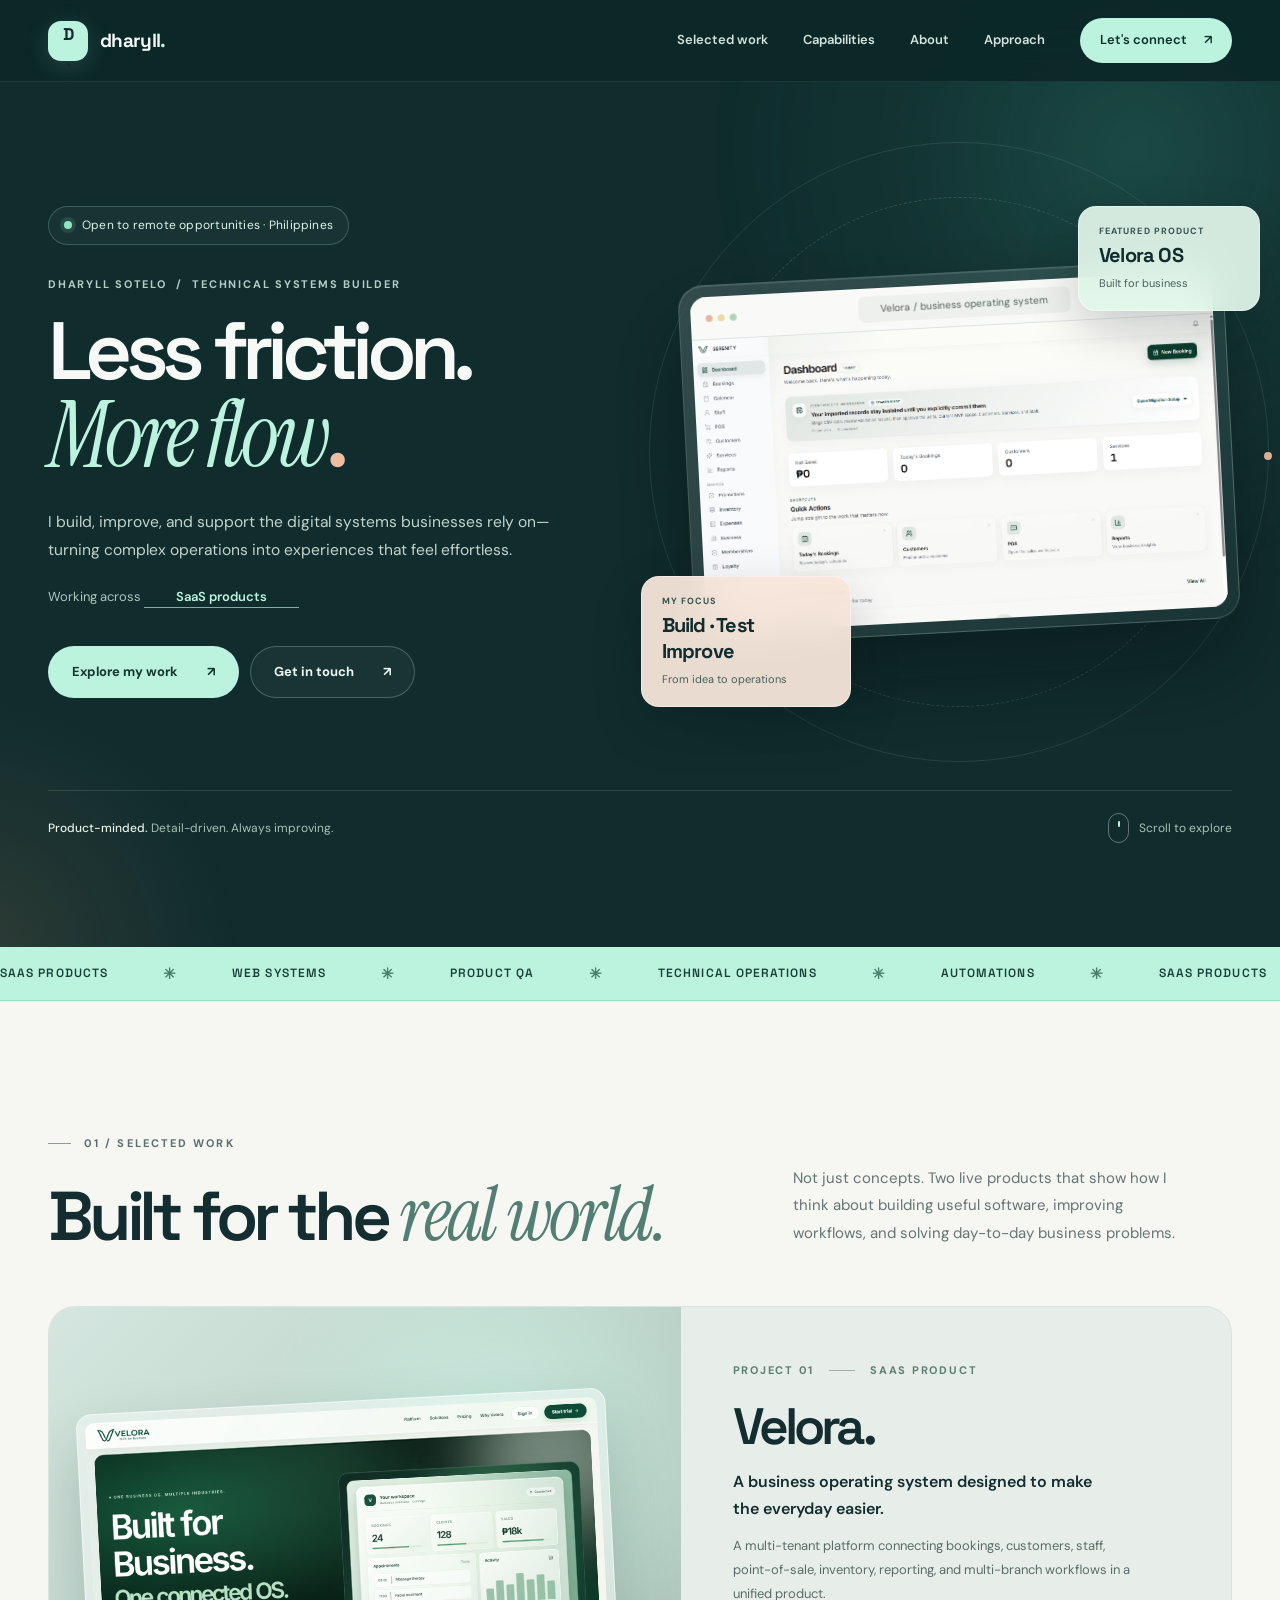
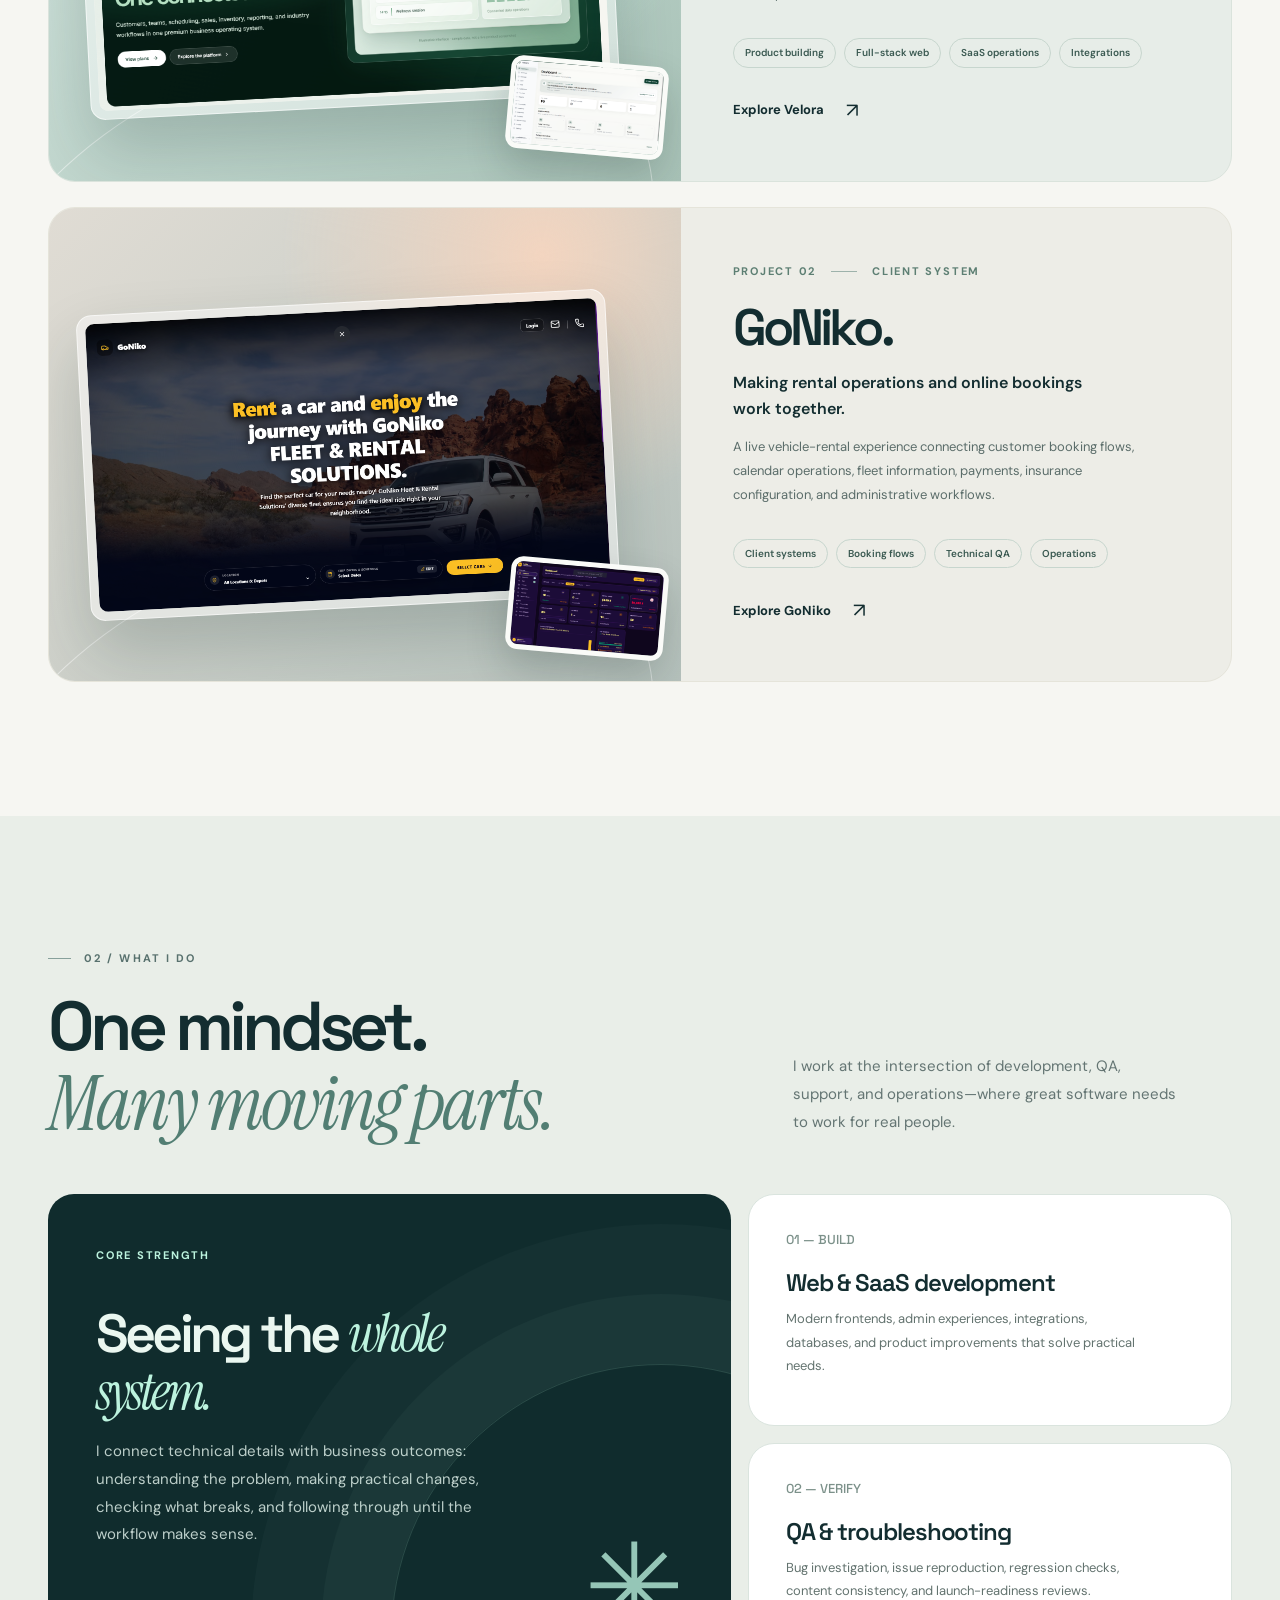
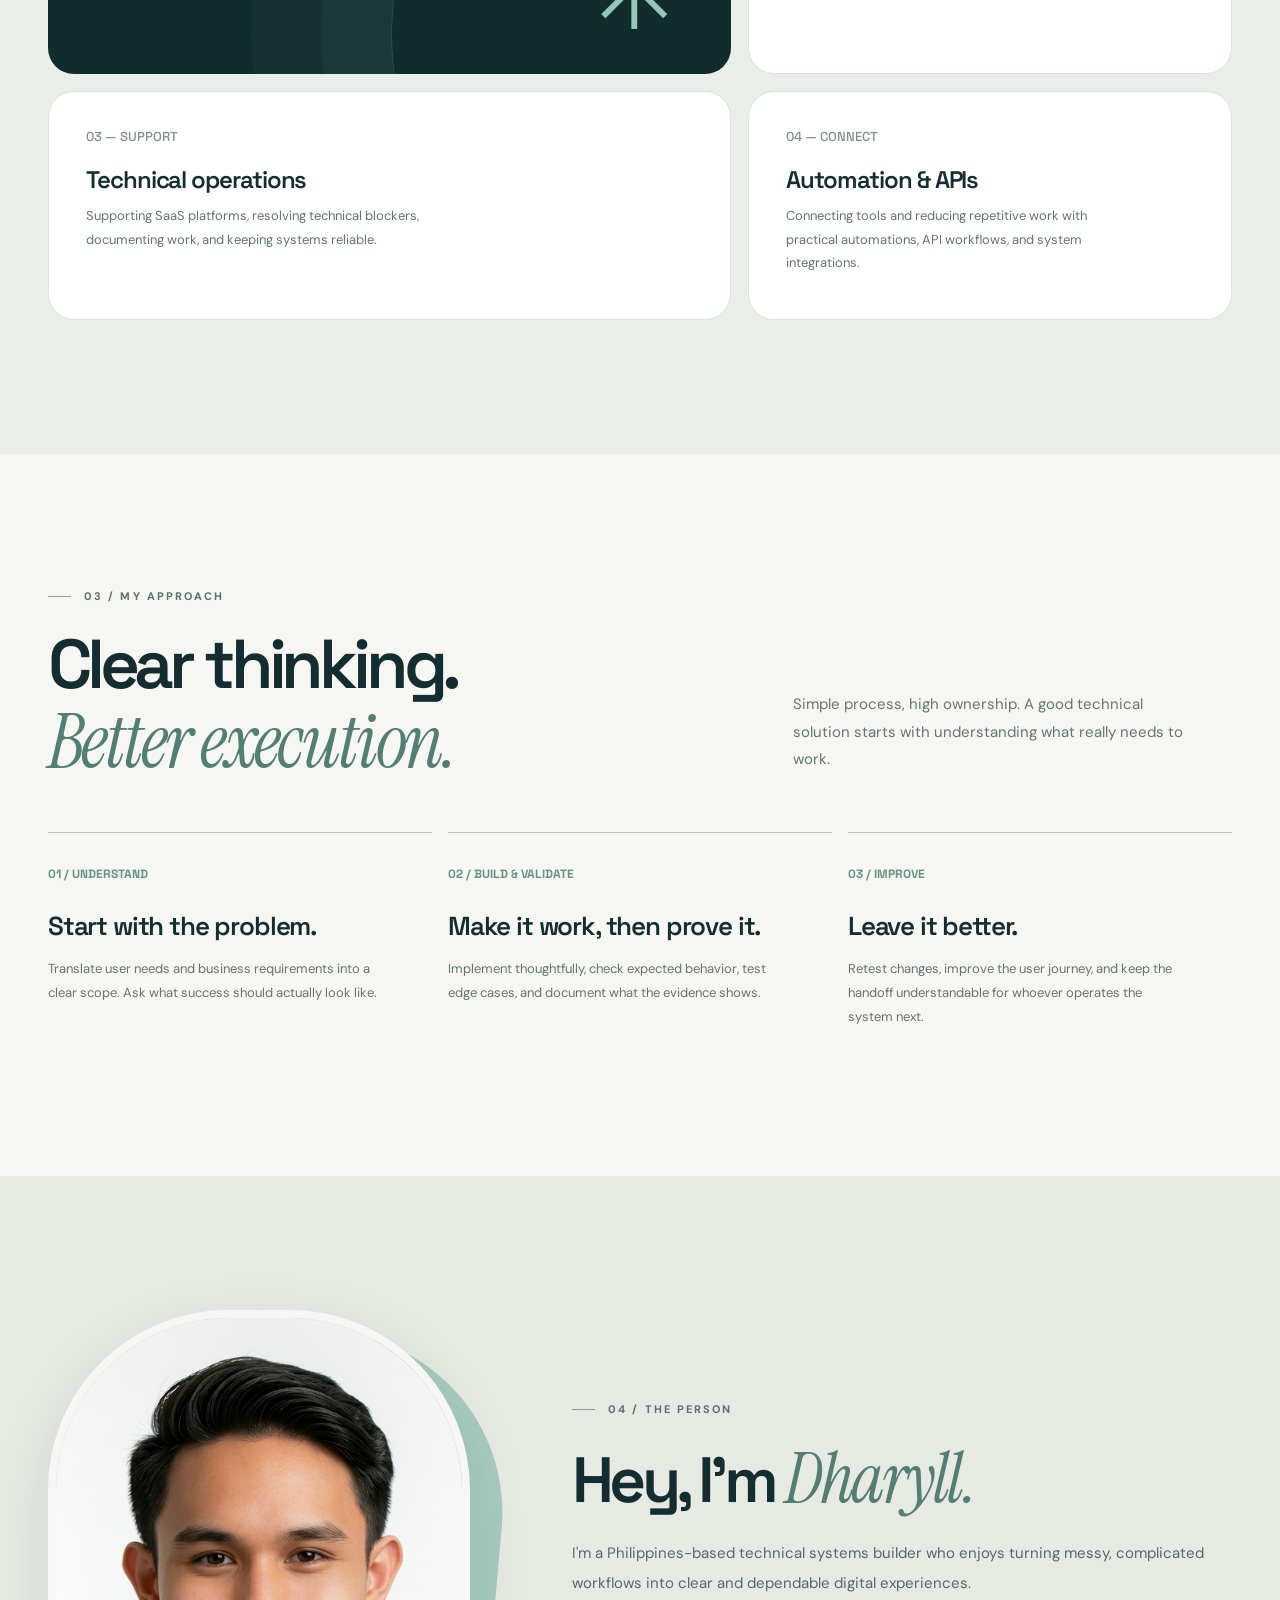
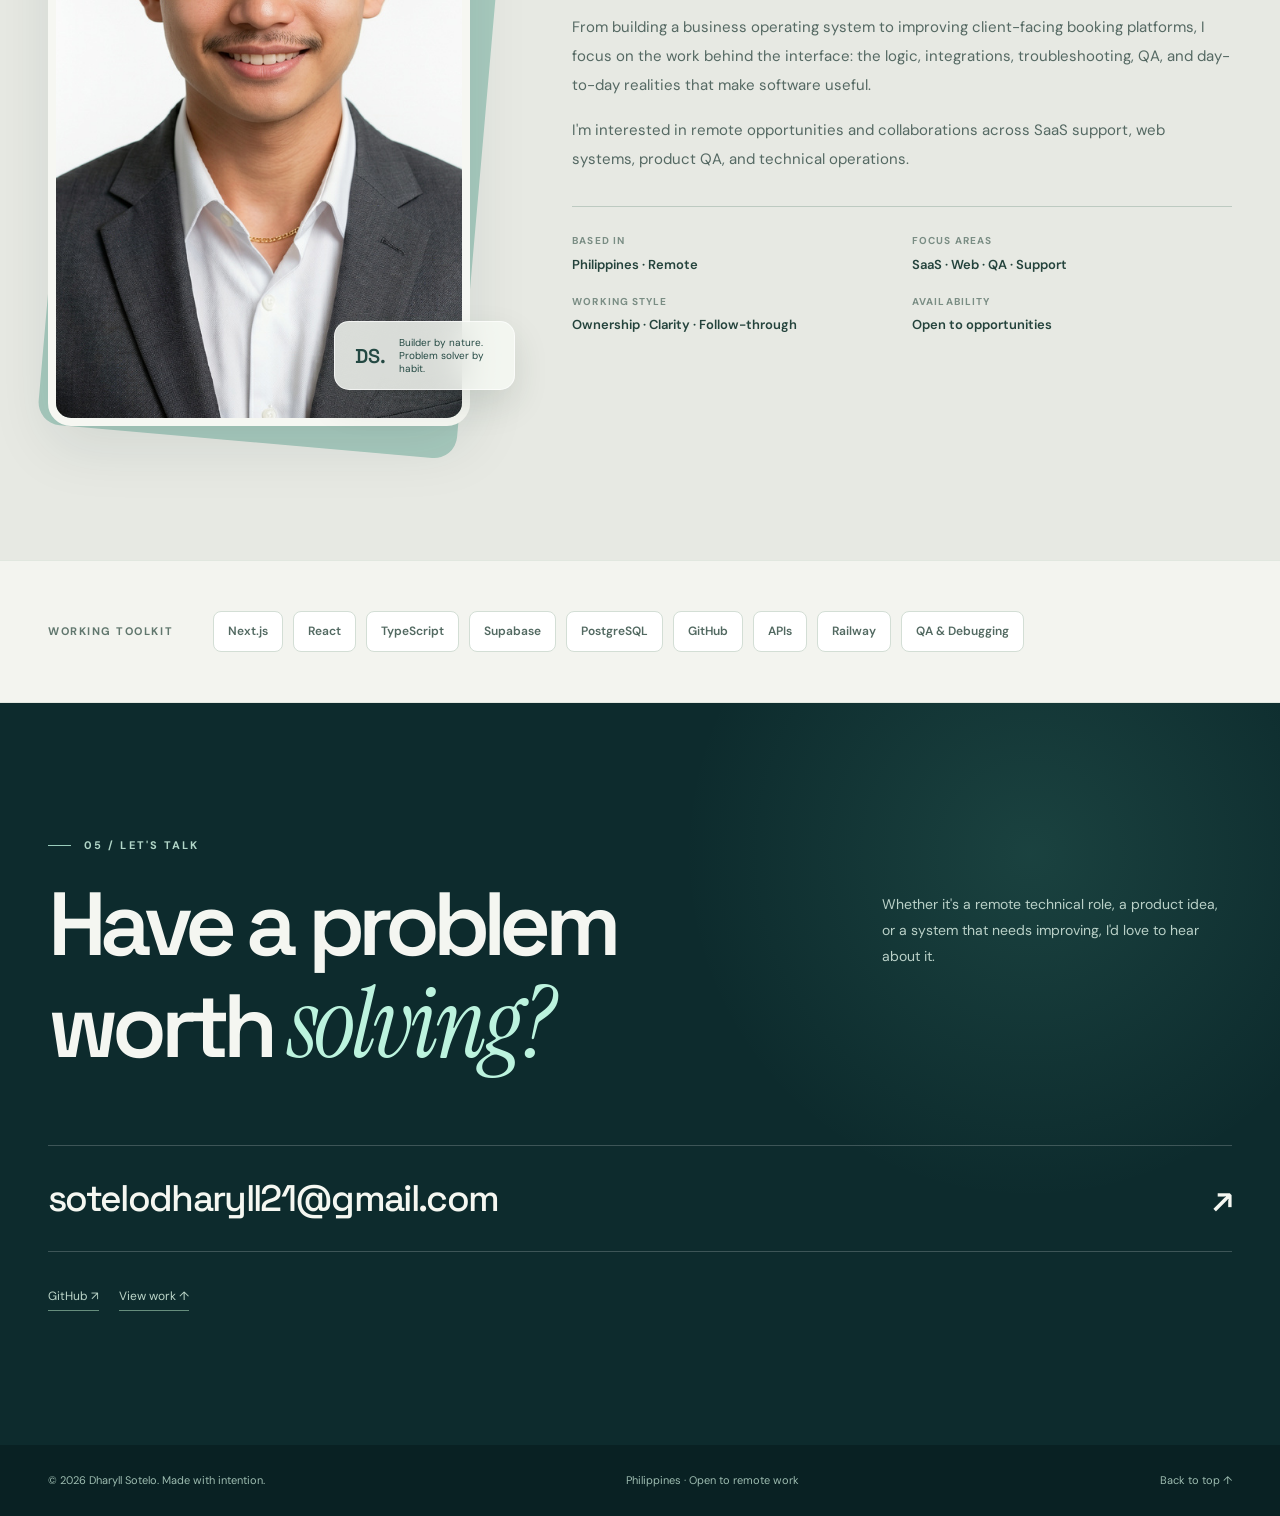
==== commit 420c50e8: "feat: promote approved V2 design to portfolio homepage" ====
--- a/index.html
+++ b/index.html
@@ -1,231 +1,291 @@
-<!DOCTYPE html>
+<!doctype html>
 <html lang="en">
 <head>
-<meta charset="UTF-8">
-<meta name="viewport" content="width=device-width,initial-scale=1">
-<meta name="description" content="Dharyll Sotelo — Technical Virtual Assistant focused on SaaS operations, web systems, QA, automation, and product support.">
-<meta name="theme-color" content="#0a0c12">
-<meta property="og:title" content="Dharyll Sotelo | Technical VA & Systems Support">
-<meta property="og:description" content="Technical operations, SaaS support, web systems, QA, automation, and product support.">
-<title>Dharyll Sotelo | Technical VA & Systems Support</title>
-<link rel="stylesheet" href="styles.css?v=20261003-1">
-<script src="script.js?v=20261003-1" defer></script>
+  <meta charset="utf-8">
+  <meta name="viewport" content="width=device-width, initial-scale=1">
+  <meta name="color-scheme" content="light dark">
+  <meta name="theme-color" content="#102c2d">
+  <meta name="description" content="Dharyll Sotelo — technical systems builder specializing in SaaS products, web development, product QA, automations, and technical operations.">
+  <meta property="og:title" content="Dharyll Sotelo — Technical Systems & Product Builder">
+  <meta property="og:description" content="Thoughtful systems. Smoother operations. Explore selected products and technical work.">
+  <meta property="og:type" content="website">
+  <title>Dharyll Sotelo — Technical Systems & Product Builder</title>
+  <link rel="preconnect" href="https://fonts.googleapis.com">
+  <link rel="preconnect" href="https://fonts.gstatic.com" crossorigin>
+  <link href="https://fonts.googleapis.com/css2?family=DM+Sans:wght@400;500;600;700&family=Space+Grotesk:wght@400;500;600;700&family=Instrument+Serif:ital@0;1&display=swap" rel="stylesheet">
+  <style>
+    :root{--ink:#132d30;--deep:#102c2d;--deep2:#071a1c;--paper:#f6f6f2;--cream:#ecefe9;--muted:#617172;--mint:#bcf3de;--mint-bright:#b3ffd7;--peach:#eebc9e;--hair:rgba(19,45,48,.13);--ease:cubic-bezier(.22,1,.36,1)}
+    *,*::before,*::after{box-sizing:border-box}
+    html{scroll-behavior:smooth;scroll-padding-top:92px}
+    body{margin:0;background:var(--paper);color:var(--ink);font-family:"DM Sans",Arial,sans-serif;line-height:1.55;-webkit-font-smoothing:antialiased;overflow-x:hidden}
+    a{color:inherit;text-decoration:none}button{font:inherit}img{max-width:100%;display:block}::selection{background:#a0e9cf;color:#092a24}
+    :focus-visible{outline:3px solid #faad83;outline-offset:4px}
+    .skip{position:absolute;left:12px;top:-90px;z-index:500;padding:12px 17px;color:#102c2d;background:#fff;border-radius:12px}.skip:focus{top:12px}
+    .container{width:min(1320px,calc(100% - 96px));margin-inline:auto}
+    .top-region{position:relative;background:var(--deep);color:#f6f9f5;overflow:hidden}
+    .top-region::before{content:"";position:absolute;width:860px;height:860px;right:-285px;top:-280px;background:radial-gradient(circle,rgba(65,179,155,.22),rgba(65,179,155,.06) 39%,transparent 70%);pointer-events:none;filter:blur(6px);animation:ambient 15s ease-in-out infinite alternate}
+    .top-region::after{content:"";position:absolute;width:560px;height:560px;left:-310px;bottom:-290px;background:radial-gradient(circle,rgba(229,158,111,.14),transparent 68%);pointer-events:none}
+    @keyframes ambient{to{transform:translate(-60px,60px) scale(1.07)}}
+    .nav-wrap{position:sticky;top:0;z-index:100;color:#f7fbf8;background:rgba(11,39,40,.91);border-bottom:1px solid rgba(255,255,255,.075);backdrop-filter:blur(20px);-webkit-backdrop-filter:blur(20px);transition:box-shadow .3s}
+    .nav-wrap.scrolled{box-shadow:0 10px 24px rgba(0,0,0,.16)}
+    .nav{min-height:81px;display:flex;align-items:center;justify-content:space-between;gap:20px;position:relative}
+    .brand{display:inline-flex;align-items:center;gap:12px;font-family:"Space Grotesk",sans-serif;font-weight:700;letter-spacing:-.035em;font-size:19px;white-space:nowrap}
+    .brand-mark{display:grid;place-items:center;height:40px;width:40px;border-radius:13px;background:var(--mint);color:var(--deep);font-weight:700;font-size:17px;box-shadow:0 5px 25px rgba(188,243,222,.16)}
+    .brand-wordmark span{color:var(--mint)}
+    .nav-links{display:flex;align-items:center;gap:35px;font-size:13px;color:#d4e3db;font-weight:600}
+    .nav-links a:not(.nav-cta){transition:color .2s}.nav-links a:not(.nav-cta):hover{color:var(--mint)}
+    .nav-cta{display:inline-flex;align-items:center;gap:17px;padding:12px 20px;background:var(--mint);border-radius:100px;color:#0e302c!important;transition:background .25s,transform .25s}.nav-cta:hover{background:#d6ffe9;transform:translateY(-2px)}
+    .nav-toggle{display:none;align-items:center;gap:9px;border:1px solid rgba(255,255,255,.2);background:rgba(255,255,255,.055);border-radius:999px;padding:9px 15px;color:#fff;cursor:pointer}
+    .hero{position:relative;padding:115px 0 104px;isolation:isolate}
+    .hero-grid{display:grid;grid-template-columns:minmax(0,1.03fr) minmax(0,.97fr);gap:clamp(30px,4.5vw,84px);align-items:center}
+    .availability{display:inline-flex;align-items:center;gap:10px;padding:9px 15px;border:1px solid rgba(188,243,222,.22);border-radius:100px;color:#def3e9;font-size:12px;letter-spacing:.018em;background:rgba(255,255,255,.035)}
+    .availability i{height:8px;width:8px;border-radius:100%;background:#8fe7bd;box-shadow:0 0 0 4px rgba(143,231,189,.13);animation:ping 2.5s ease-in-out infinite}
+    @keyframes ping{50%{box-shadow:0 0 0 8px rgba(143,231,189,0)}}
+    .micro{font-size:11px;letter-spacing:.16em;text-transform:uppercase;font-weight:700}
+    .hero .micro{color:#b1cec5;margin:31px 0 19px}
+    h1,h2,h3,p{margin-top:0}
+    .hero h1{font-family:"Space Grotesk",sans-serif;font-size:clamp(61px,6.35vw,108px);line-height:.98;letter-spacing:-.082em;font-weight:600;max-width:800px;margin:0}
+    .hero h1 .line{display:block}
+    .hero h1 em{font-family:"Instrument Serif",serif;font-weight:400;letter-spacing:-.045em;color:var(--mint);font-size:1.12em}
+    .hero h1 .dot{color:var(--peach)}
+    .hero .lead{max-width:545px;color:#c2d3cb;font-size:clamp(15px,1.22vw,18px);line-height:1.8;margin:27px 0 23px}
+    .role-line{color:#a8c8be;min-height:26px;font-size:13px;margin-bottom:33px}
+    .role-line strong{font-weight:600;color:var(--mint);display:inline-block;border-bottom:1px solid rgba(188,243,222,.65);min-width:155px;text-align:center;transition:opacity .3s,transform .3s}
+    .role-line strong.is-changing{opacity:0;transform:translateY(8px)}
+    .buttons{display:flex;align-items:center;gap:11px;flex-wrap:wrap}
+    .btn{display:inline-flex;align-items:center;justify-content:center;gap:29px;min-height:52px;padding:0 23px;border:1px solid transparent;border-radius:100px;font-size:13px;font-weight:700;transition:background .25s,transform .25s,border-color .25s}.btn:hover{transform:translateY(-3px)}
+    .btn-mint{color:#15352e;background:var(--mint)}.btn-mint:hover{background:#d9ffe9}
+    .btn-outline{border-color:rgba(255,255,255,.22);background:rgba(255,255,255,.04);color:#eef7f3}.btn-outline:hover{background:rgba(255,255,255,.09);border-color:rgba(255,255,255,.4)}
+    .hero-visual{position:relative;min-height:510px;display:flex;align-items:center;justify-content:center}
+    .orbit{width:620px;height:620px;border:1px solid rgba(188,243,222,.11);border-radius:50%;position:absolute;left:50%;top:50%;transform:translate(-50%,-50%);pointer-events:none}
+    .orbit::before{content:"";position:absolute;inset:54px;border:1px dashed rgba(188,243,222,.17);border-radius:50%;animation:spin 70s linear infinite}
+    .orbit::after{content:"";position:absolute;top:50%;right:-4px;width:8px;height:8px;border-radius:50%;background:var(--peach)}
+    @keyframes spin{to{transform:rotate(360deg)}}
+    .visual-frame{position:relative;z-index:3;width:100%;max-width:620px;padding:11px;border:1px solid rgba(229,251,240,.19);border-radius:25px;background:linear-gradient(135deg,rgba(255,255,255,.14),rgba(255,255,255,.03));box-shadow:0 42px 90px rgba(0,5,5,.35),inset 0 1px rgba(255,255,255,.1);backdrop-filter:blur(20px);-webkit-backdrop-filter:blur(20px);transform:rotate(-3deg);transition:transform .65s var(--ease)}
+    .visual-frame:hover{transform:rotate(0deg) translateY(-5px)}
+    .browser-window{border-radius:16px;overflow:hidden;background:#e9efee}
+    .browser-top{display:flex;justify-content:space-between;align-items:center;height:43px;padding:0 15px;background:#f9faf8;color:#53615c;font-size:10px;border-bottom:1px solid #dee4e1;gap:8px}
+    .traffic{display:inline-flex;gap:5px}.traffic b{width:7px;height:7px;background:#d8dcd9;border-radius:50%}.traffic b:first-child{background:#e9b5a4}.traffic b:nth-child(2){background:#eddaa3}.traffic b:nth-child(3){background:#afd4ba}
+    .browser-url{white-space:nowrap;text-overflow:ellipsis;overflow:hidden;padding:5px 22px;border-radius:6px;background:#edf0ed}
+    .window-image{display:block;width:100%;height:auto;aspect-ratio:auto;object-fit:contain;object-position:center;background:linear-gradient(130deg,#f1f3ef,#d7e5db)}
+    .floating-ticket{position:absolute;z-index:6;padding:18px 20px;border:1px solid rgba(255,255,255,.42);border-radius:18px;background:rgba(226,247,235,.93);color:var(--deep);box-shadow:0 18px 50px rgba(0,20,19,.2);backdrop-filter:blur(20px);-webkit-backdrop-filter:blur(20px);animation:float 6s ease-in-out infinite}
+    .ticket-one{top:9px;right:-28px;width:182px}.ticket-two{bottom:0;left:-45px;width:210px;background:rgba(246,229,218,.95);animation-delay:-3s}
+    .floating-ticket span{display:block;color:#365450;font-size:9px;font-weight:700;letter-spacing:.12em;text-transform:uppercase;margin-bottom:5px}.floating-ticket strong{font-family:"Space Grotesk",sans-serif;font-size:20px;line-height:1.1;letter-spacing:-.04em}.floating-ticket small{display:block;margin-top:5px;font-size:11px;color:#46625b}
+    @keyframes float{50%{transform:translateY(-10px)}}
+    .hero-foot{display:flex;gap:24px;justify-content:space-between;align-items:center;border-top:1px solid rgba(255,255,255,.12);margin-top:83px;padding-top:22px;color:#a7c2b8;font-size:12px;position:relative;z-index:4}
+    .hero-foot strong{color:#e8f5ee;font-weight:500}.hero-foot .scroll-hint{display:flex;align-items:center;gap:10px}
+    .scroll-hint i{height:30px;width:21px;border:1px solid rgba(255,255,255,.35);border-radius:18px;position:relative}.scroll-hint i::after{content:"";position:absolute;left:9px;top:7px;width:2px;height:6px;background:var(--mint);border-radius:1px;animation:scrollhint 2s infinite}@keyframes scrollhint{to{transform:translateY(9px);opacity:0}}
+    .ticker{background:var(--mint);color:#194139;overflow:hidden;white-space:nowrap;padding:15px 0;border-bottom:1px solid #a0dfc7}
+    .ticker-track{display:flex;gap:55px;width:max-content;animation:marquee 35s linear infinite}
+    .ticker-track span{display:inline-flex;align-items:center;gap:55px;font-family:"Space Grotesk";font-weight:600;letter-spacing:.09em;text-transform:uppercase;font-size:12px}.ticker-track span::after{content:"✳";font-size:15px;color:#497e6d}
+    @keyframes marquee{to{transform:translateX(-50%)}}
+    .section{padding:134px 0}.section-kicker{display:flex;align-items:center;gap:13px;font-size:11px;font-weight:700;letter-spacing:.19em;text-transform:uppercase;color:#58716e;margin:0 0 23px}.section-kicker::before{content:"";width:23px;height:1px;background:#87a09b}
+    .section-top{display:grid;grid-template-columns:1.1fr .7fr;align-items:end;gap:55px;margin-bottom:50px}
+    .section h2{font-family:"Space Grotesk";font-size:clamp(48px,5.4vw,84px);line-height:1.06;font-weight:600;letter-spacing:-.075em;margin:0}
+    .section h2 em{font-family:"Instrument Serif";letter-spacing:-.035em;font-size:1.1em;font-weight:400;color:#527e73}
+    .section-desc{color:#647573;font-size:15px;line-height:1.85;max-width:390px;margin:0 0 8px}
+    .projects{display:grid;gap:25px}
+    .project{display:grid;grid-template-columns:1.07fr .93fr;min-height:455px;border-radius:27px;overflow:hidden;background:#e7ede8;border:1px solid #dae3dc}
+    .project.alt{background:#edede7;border-color:#e5e4da}
+    .project-visual{position:relative;min-width:0;min-height:455px;display:grid;place-items:center;padding:34px;overflow:hidden;background:radial-gradient(circle at 70% 30%,#c7eade,transparent 42%),linear-gradient(135deg,#d4e6df,#a9c3b8)}
+    .project.alt .project-visual{background:radial-gradient(circle at 78% 10%,#f3d5c0,transparent 40%),linear-gradient(135deg,#e0dcd4,#b6c2bd)}
+    .project-visual::after{content:"";position:absolute;inset:auto -100px -320px;width:720px;height:450px;border:1px solid rgba(255,255,255,.47);border-radius:50%;transform:rotate(-22deg);pointer-events:none}
+    .project-image{width:100%;max-width:530px;min-width:0;justify-self:start;position:relative;z-index:2;border-radius:15px;padding:8px;background:rgba(255,255,255,.45);border:1px solid rgba(255,255,255,.6);box-shadow:0 32px 65px rgba(15,44,39,.2);transform:translateY(10px) rotate(-3deg);transition:transform .7s var(--ease)}
+    .project:hover .project-image{transform:translateY(0) rotate(0)}
+    .project-image img{display:block;border-radius:9px;width:100%;height:auto;max-width:100%;aspect-ratio:auto;object-fit:contain;object-position:center;background:#f3f5f1}
+    .project-mini{position:absolute;z-index:3;width:25%;max-width:168px;right:15px;bottom:26px;overflow:hidden;border:5px solid #fafbf8;border-radius:12px;box-shadow:0 20px 40px rgba(20,40,36,.2);transform:rotate(5deg);transition:transform .6s var(--ease)}.project:hover .project-mini{transform:rotate(1deg) translateY(-6px)}
+    .project-mini img{display:block;width:100%;height:auto;max-width:100%;aspect-ratio:auto;object-fit:contain;object-position:center}
+    .project-content{padding:55px clamp(32px,4vw,72px);display:flex;flex-direction:column;justify-content:center}
+    .project-index{font-size:11px;letter-spacing:.16em;text-transform:uppercase;font-weight:700;color:#5d7f73;display:flex;align-items:center;gap:15px}.project-index span{display:inline-block;width:26px;height:1px;background:#9db2ab}
+    .project-content h3{font-family:"Space Grotesk";font-size:clamp(44px,4vw,65px);letter-spacing:-.075em;line-height:1.1;margin:20px 0 14px;font-weight:600}
+    .project-content .project-intro{font-size:16px;font-weight:600;max-width:380px;line-height:1.65;margin-bottom:12px}
+    .project-content p:not(.project-intro){color:#5b6d6a;line-height:1.85;font-size:13px;max-width:410px}
+    .pills{display:flex;flex-wrap:wrap;gap:8px;margin:19px 0 27px}.pills span{display:inline-block;border:1px solid #c7d6ce;padding:6px 11px;border-radius:50px;font-size:10px;font-weight:600;color:#3a5951}
+    .text-link{font-weight:700;font-size:13px;display:inline-flex;align-items:center;gap:22px;width:max-content;transition:gap .25s}.text-link:hover{gap:30px}.text-link b{font-size:20px;font-weight:400}
+    .capabilities{background:#e9eee8}
+    .cap-grid{display:grid;grid-template-columns:1.17fr .83fr;gap:17px}
+    .cap-feature{grid-row:span 2;padding:48px;border-radius:26px;background:var(--deep);color:#eaf7f0;position:relative;overflow:hidden;min-height:480px}
+    .cap-feature::before{content:"";position:absolute;width:540px;height:540px;border:1px solid rgba(188,243,222,.15);border-radius:50%;right:-200px;bottom:-230px;box-shadow:0 0 0 70px rgba(188,243,222,.035),0 0 0 140px rgba(188,243,222,.025)}
+    .cap-feature .badge-soft{color:var(--mint);border-color:rgba(188,243,222,.3)}
+    .cap-feature h3{font:600 clamp(42px,4.2vw,66px)/1.06 "Space Grotesk",sans-serif;letter-spacing:-.07em;max-width:460px;margin:38px 0 17px}
+    .cap-feature h3 em{font-family:"Instrument Serif";font-weight:400;color:var(--mint)}
+    .cap-feature p{max-width:420px;color:#bdcfca;font-size:15px;line-height:1.85}
+    .cap-icon{position:absolute;right:46px;bottom:38px;font:400 120px/.8 "Instrument Serif";color:var(--mint);opacity:.78}
+    .cap-card{background:#fff;border:1px solid #dae4de;padding:36px 37px;min-height:229px;border-radius:26px;transition:transform .3s var(--ease),box-shadow .3s}
+    .cap-card:hover{transform:translateY(-4px);box-shadow:0 20px 40px rgba(33,65,53,.06)}
+    .cap-card .cap-num{font:500 13px "Space Grotesk";color:#7c918a;display:block;margin-bottom:21px}
+    .cap-card h3{font:600 24px/1.2 "Space Grotesk";letter-spacing:-.045em;margin:0 0 9px}
+    .cap-card p{color:#63736f;font-size:13px;line-height:1.8;max-width:350px;margin:0}
+    .approach{background:var(--paper)}.approach-grid{display:grid;grid-template-columns:1fr 1fr 1fr;gap:16px}
+    .approach-card{border-top:1px solid #b7c6c0;padding:28px 20px 0 0}
+    .approach-card small{font:700 12px "Space Grotesk";color:#659286}
+    .approach-card h3{font:600 26px "Space Grotesk";letter-spacing:-.045em;margin:23px 0 14px}
+    .approach-card p{font-size:13px;color:#637572;line-height:1.85;max-width:330px}
+    .about{background:#e7e9e3}
+    .about-grid{display:grid;grid-template-columns:.78fr 1.22fr;gap:clamp(50px,8vw,144px);align-items:center}
+    .portrait-block{position:relative;max-width:425px;margin:auto}
+    .portrait-back{position:absolute;inset:19px -17px -17px 19px;background:#a8cabe;border-radius:180px 180px 23px 23px;transform:rotate(5deg)}
+    .portrait-photo{position:relative;z-index:2;overflow:hidden;border:8px solid #f6f7f2;border-radius:180px 180px 23px 23px;box-shadow:0 20px 60px rgba(23,53,45,.1)}
+    .portrait-photo img{width:100%;aspect-ratio:4/4.5;object-fit:cover;object-position:center 25%;background:linear-gradient(145deg,#cbd8ca,#b8c9c1)}
+    .portrait-tag{position:absolute;z-index:3;right:-45px;bottom:36px;border:1px solid rgba(255,255,255,.66);border-radius:15px;display:flex;align-items:center;gap:13px;padding:14px 20px;background:rgba(246,249,243,.84);backdrop-filter:blur(18px);color:#244943;box-shadow:0 15px 34px rgba(35,60,50,.13)}
+    .portrait-tag b{font:600 20px "Space Grotesk"}.portrait-tag span{font-size:10px;max-width:95px;line-height:1.3}
+    .about-copy h2{font-size:clamp(43px,5vw,77px);margin-bottom:24px}
+    .about-copy>p:not(.section-kicker){font-size:15px;color:#556963;line-height:1.95;max-width:680px}
+    .facts{display:grid;grid-template-columns:1fr 1fr;gap:19px 20px;margin-top:32px;padding-top:26px;border-top:1px solid #bdcac1}
+    .facts div{display:grid;gap:6px}.facts small{font-size:10px;text-transform:uppercase;letter-spacing:.11em;color:#7a8d84;font-weight:700}.facts strong{font-size:13px;font-weight:600;color:#24433c}
+    .toolkit{padding:50px 0;background:#f3f4ef;border-top:1px solid #e1e7df;border-bottom:1px solid #e1e7df}
+    .toolkit-inner{display:flex;align-items:center;gap:40px}.toolkit label{font-size:11px;letter-spacing:.14em;text-transform:uppercase;white-space:nowrap;font-weight:700;color:#61776e}.toolkit-items{display:flex;flex-wrap:wrap;gap:10px}.toolkit-items span{padding:10px 14px;border:1px solid #d3ded5;border-radius:8px;font-size:12px;font-weight:600;color:#526961;background:#fff}
+    .contact{position:relative;background:#0d2b2d;color:#f5f7f1;overflow:hidden}.contact::before{content:"";position:absolute;right:-100px;top:-200px;width:700px;height:700px;border-radius:50%;background:radial-gradient(circle,rgba(116,221,189,.13),transparent 70%);pointer-events:none}
+    .contact-top{display:flex;align-items:start;justify-content:space-between;gap:30px}
+    .contact .section-kicker{color:#b1d6c8}.contact .section-kicker::before{background:#9acdbc}
+    .contact h2{font-size:clamp(57px,7vw,106px);max-width:860px;color:#f4f6f1}.contact h2 em{color:var(--mint)}
+    .contact p.contact-desc{color:#bad1c8;line-height:1.85;max-width:350px;font-size:14px;margin-top:15px}
+    .contact-link{display:flex;justify-content:space-between;align-items:center;gap:20px;margin-top:69px;padding:29px 0;border-top:1px solid rgba(255,255,255,.2);border-bottom:1px solid rgba(255,255,255,.2);font:500 clamp(19px,3vw,37px) "Space Grotesk";letter-spacing:-.045em;transition:color .25s}.contact-link:hover{color:var(--mint)}.contact-link span:last-child{font-size:36px}
+    .socials{display:flex;gap:20px;margin-top:35px}.socials a{font-size:12px;color:#bcd6c9;border-bottom:1px solid #668e7d;padding-bottom:4px}.socials a:hover{color:#fff}
+    footer{background:#092123;color:#9dbcb0;padding:27px 0}.footer-content{display:flex;justify-content:space-between;align-items:center;gap:25px;font-size:11px}.footer-content a:hover{color:#fff}
+    .reveal{opacity:0;transform:translateY(25px);transition:opacity .85s var(--ease),transform .85s var(--ease)}.reveal.in{opacity:1;transform:translateY(0)}
+    @media (max-width:1120px){
+      .container{width:min(1100px,calc(100% - 70px))}.hero{padding-top:90px}.hero h1{font-size:clamp(61px,6.8vw,85px)}.hero-visual{min-height:440px}.ticket-one{right:-7px}.ticket-two{left:-12px}.project-content{padding:38px}.project-visual{padding:32px}
+    }
+    @media (max-width:850px){
+      .container{width:calc(100% - 48px)}.nav{min-height:72px}.nav-toggle{display:inline-flex}.nav-links{position:absolute;top:74px;left:0;right:0;display:none;flex-direction:column;align-items:stretch;gap:0;border-radius:17px;border:1px solid rgba(255,255,255,.15);background:#173b39;padding:13px;box-shadow:0 20px 40px rgba(0,0,0,.25)}
+      .nav-links.open{display:flex}.nav-links a{padding:13px 17px}.nav-cta{margin-top:8px;justify-content:space-between}
+      .hero{padding:77px 0 48px}.hero-grid{grid-template-columns:1fr;gap:63px}.hero h1{font-size:clamp(65px,10vw,90px);max-width:680px}.hero-visual{min-height:490px;max-width:670px;margin:auto;width:88%}.hero-foot{margin-top:50px}
+      .section{padding:92px 0}.section-top{grid-template-columns:1fr;gap:18px;margin-bottom:37px}.section-desc{max-width:560px}.project{grid-template-columns:1fr}.project-visual{min-height:400px;order:0}.project-content{order:1;padding:36px 40px 45px}.cap-grid{grid-template-columns:1fr 1fr}.cap-feature{grid-column:span 2;grid-row:span 1;min-height:380px}.about-grid{grid-template-columns:.75fr 1fr;gap:45px}.portrait-tag{right:-18px}.toolkit-inner{flex-direction:column;align-items:flex-start;gap:15px}.contact-top{flex-direction:column}
+    }
+    @media (max-width:580px){
+      .container{width:calc(100% - 34px)}.brand{font-size:16px}.brand-mark{width:36px;height:36px;border-radius:12px}.hero{padding-top:58px}.hero h1{font-size:clamp(55px,14vw,78px)}.hero .lead{font-size:15px;line-height:1.75}.hero .micro{font-size:9px;letter-spacing:.12em}.hero-visual{min-height:345px;width:100%;margin:0}.visual-frame{max-width:420px;transform:rotate(-2deg);padding:7px;border-radius:18px}.browser-top{height:31px;padding:0 8px;font-size:8px}.browser-url{padding:3px 7px}.window-image{aspect-ratio:auto;object-fit:contain}.orbit{width:400px;height:400px}.orbit::before{inset:32px}.floating-ticket{padding:10px 12px;border-radius:12px}.floating-ticket strong{font-size:14px}.floating-ticket small{font-size:9px}.floating-ticket span{font-size:8px}.ticket-one{right:-4px;top:-13px;width:130px}.ticket-two{left:-4px;bottom:-7px;width:150px}.hero-foot{align-items:flex-start;flex-direction:column;gap:14px;margin-top:45px}.section{padding:78px 0}.section h2{font-size:clamp(44px,11vw,61px)}.project{border-radius:18px}.project-visual{min-height:0;padding:22px;display:flex;flex-direction:column;gap:15px;align-items:stretch;justify-content:center}.project-image{width:100%;max-width:none;justify-self:auto;transform:none!important;border-radius:12px;padding:5px}.project-image img{border-radius:7px;height:auto;object-fit:contain}.project-mini{position:relative;align-self:flex-end;right:auto;bottom:auto;width:43%;max-width:165px;border-width:3px;transform:none!important}.project-mini img{height:auto;object-fit:contain}.project-content{padding:31px 25px 34px}.project-content h3{font-size:44px}.project-content .project-intro{font-size:15px}.cap-grid{grid-template-columns:1fr}.cap-feature{grid-column:span 1;padding:33px;min-height:365px}.cap-feature h3{font-size:45px}.cap-icon{right:22px;bottom:20px;font-size:80px}.cap-card{min-height:auto;padding:29px}.approach-grid{grid-template-columns:1fr;gap:25px}.about-grid{grid-template-columns:1fr;gap:50px}.portrait-block{width:82%;max-width:340px}.portrait-tag{right:-28px;bottom:18px}.about-copy h2{font-size:52px}.facts{grid-template-columns:1fr 1fr}.toolkit{padding:37px 0}.contact h2{font-size:clamp(58px,12vw,79px)}.contact-link{margin-top:39px;align-items:center;word-break:break-word;font-size:clamp(17px,5vw,27px)}.contact-link span:last-child{font-size:25px}.footer-content{flex-direction:column;align-items:flex-start;gap:8px}.btn{flex:1}
+    }
+    @media (prefers-reduced-motion:reduce){
+      html{scroll-behavior:auto}*,*::before,*::after{animation:none!important;transition:none!important}.reveal{opacity:1!important;transform:none!important}.visual-frame{transform:none!important}.project-image,.project-mini{transform:none!important}
+    }
+  </style>
 </head>
 <body>
-<div class="noise" aria-hidden="true"></div>
-
-<header class="nav">
-  <a class="brand" href="#top" aria-label="Dharyll Sotelo home"><span>DS</span><strong>Dharyll Sotelo</strong></a>
-  <button class="menu" aria-label="Open navigation" aria-expanded="false">Menu</button>
-  <nav aria-label="Main navigation">
-    <a href="#work">Projects</a>
-    <a href="#about">About</a>
-    <a href="#stack">Stack</a>
-    <a href="#services">Services</a>
-    <a href="#contact">Contact</a>
-  </nav>
-</header>
-
-<main id="top">
-<section class="hero">
-  <div class="heroGlow glowOne" aria-hidden="true"></div>
-  <div class="heroGlow glowTwo" aria-hidden="true"></div>
-
-  <div class="heroInner">
-    <div class="heroCopy reveal">
-      <div class="statusRow">
-        <span class="availabilityDot"></span>
-        <span>Available for remote work</span>
-        <i></i>
-        <span>Philippines</span>
-      </div>
-      <p class="heroLabel">TECHNICAL VIRTUAL ASSISTANT · SYSTEMS SUPPORT</p>
-      <h1>Technical systems.<br><span>Handled clearly.</span></h1>
-      <p class="lead">I support businesses that depend on digital systems every day—across SaaS operations, web systems, QA, technical troubleshooting, automation, and product support.</p>
-      <div class="heroActions">
-        <a class="button lightButton" href="#work">View projects <b>→</b></a>
-        <a class="button glassButton" href="#contact">Get in touch</a>
-      </div>
-    </div>
-
-    <div class="heroShowcase reveal tiltCard" data-tilt-strength="4">
-      <div class="glassWindow heroWindow">
-        <div class="windowTop">
-          <div class="traffic"><span></span><span></span><span></span></div>
-          <small>selected-work / production</small>
-          <b>LIVE</b>
+<a class="skip" href="#main">Skip to content</a>
+<div class="top-region" id="top">
+  <header class="nav-wrap" id="site-nav">
+    <div class="container nav">
+      <a class="brand" href="#top" aria-label="Dharyll Sotelo — home"><span class="brand-mark">D<span aria-hidden="true">.</span></span><span class="brand-wordmark">dharyll<span>.</span></span></a>
+      <button class="nav-toggle" type="button" aria-label="Toggle navigation" aria-expanded="false" aria-controls="nav-links">Menu <span aria-hidden="true">☰</span></button>
+      <nav id="nav-links" class="nav-links" aria-label="Main navigation">
+        <a href="#work">Selected work</a><a href="#capabilities">Capabilities</a><a href="#about">About</a><a href="#approach">Approach</a><a class="nav-cta" href="#contact">Let's connect <span aria-hidden="true">↗</span></a>
+      </nav>
+    </div>
+  </header>
+  <main id="main">
+    <section class="hero" aria-labelledby="hero-title">
+      <div class="container">
+        <div class="hero-grid">
+          <div class="hero-copy">
+            <span class="availability reveal"><i aria-hidden="true"></i> Open to remote opportunities · Philippines</span>
+            <p class="micro reveal">DHARYLL SOTELO &nbsp;/&nbsp; TECHNICAL SYSTEMS BUILDER</p>
+            <h1 id="hero-title" class="reveal"><span class="line">Less friction.</span><span class="line"><em>More flow</em><span class="dot">.</span></span></h1>
+            <p class="lead reveal">I build, improve, and support the digital systems businesses rely on—turning complex operations into experiences that feel effortless.</p>
+            <p class="role-line reveal">Working across <strong id="role-swap" aria-hidden="true">SaaS products</strong><span class="sr-only" style="position:absolute;width:1px;height:1px;overflow:hidden;clip:rect(0,0,0,0)">SaaS products, web development, product QA, and technical operations</span></p>
+            <div class="buttons reveal"><a class="btn btn-mint" href="#work">Explore my work <span aria-hidden="true">↗</span></a><a class="btn btn-outline" href="#contact">Get in touch <span aria-hidden="true">↗</span></a></div>
+          </div>
+          <div class="hero-visual reveal" aria-label="Preview of the Velora Business OS project">
+            <div class="orbit" aria-hidden="true"></div>
+            <div class="visual-frame">
+              <div class="browser-window">
+                <div class="browser-top"><span class="traffic" aria-hidden="true"><b></b><b></b><b></b></span><span class="browser-url">Velora / business operating system</span><span>↗</span></div>
+                <img class="window-image" src="resources/velora-dashboard.png" alt="Velora Business OS dashboard interface" fetchpriority="high" width="1120" height="850">
+              </div>
+            </div>
+            <div class="floating-ticket ticket-one"><span>FEATURED PRODUCT</span><strong>Velora OS</strong><small>Built for business</small></div>
+            <div class="floating-ticket ticket-two"><span>MY FOCUS</span><strong>Build · Test<br>Improve</strong><small>From idea to operations</small></div>
+          </div>
         </div>
-        <img src="resources/velora-home-live.png" alt="Velora official website homepage and product showcase">
-      </div>
-
-      <div class="floatingProject projectFloatOne">
-        <small>CLIENT SYSTEM</small>
-        <strong>GoNiko</strong>
-        <img src="resources/goniko-admin.png" alt="GoNiko admin dashboard">
-      </div>
-
-      <div class="floatingBadge">
-        <span>02</span>
-        <div><strong>Featured systems</strong><small>Real product work</small></div>
-      </div>
-    </div>
-
-    <div class="heroStats reveal">
-      <div><strong>Web + SaaS</strong><span>Business systems</span></div>
-      <div><strong>QA + Support</strong><span>Production reliability</span></div>
-      <div><strong>Remote</strong><span>Philippines · Global</span></div>
-    </div>
-
-    <div class="scrollCue reveal"><i></i><span>Selected work below</span></div>
+        <div class="hero-foot"><span><strong>Product-minded.</strong> Detail-driven. Always improving.</span><span class="scroll-hint"><i aria-hidden="true"></i> Scroll to explore</span></div>
+      </div>
+    </section>
   </div>
-</section>
-
-<section id="work" class="selectedWork">
-  <div class="sectionWrap sectionIntro reveal">
-    <div>
-      <p class="eyebrow">SELECTED WORK · 02 PROJECTS</p>
-      <h2>Systems that<br><span>do real work.</span></h2>
-    </div>
-    <p>Real business products where I contribute across product support, technical operations, troubleshooting, QA, integrations, and production reliability.</p>
+  <div class="ticker" aria-label="Focus areas: SaaS products, web systems, product QA, technical operations, automations">
+    <div class="ticker-track" aria-hidden="true"><span>SaaS products</span><span>Web systems</span><span>Product QA</span><span>Technical operations</span><span>Automations</span><span>SaaS products</span><span>Web systems</span><span>Product QA</span><span>Technical operations</span><span>Automations</span></div>
   </div>
-
-  <article class="projectCard veloraCard reveal">
-    <div class="projectMedia veloraMedia">
-      <div class="glassWindow veloraMain tiltCard" data-tilt-strength="2.5">
-        <div class="windowTop lightTop">
-          <div class="traffic"><span></span><span></span><span></span></div>
-          <small>myveloraos.com · Live website</small>
-          <b>PRODUCT</b>
-        </div>
-        <img src="resources/velora-home-live.png" alt="Velora official website homepage">
-      </div>
-
-      <div class="veloraMini veloraLogin">
-        <small>ACTUAL BUSINESS DASHBOARD</small>
-        <img src="resources/velora-dashboard.png" alt="Actual Velora business dashboard">
-      </div>
-
-      <div class="veloraMini veloraIndustry">
-        <small>INDUSTRY SOLUTIONS · LIVE</small>
-        <img src="resources/velora-solutions-live.png" alt="Velora current industry solutions website">
-      </div>
-    </div>
-
-    <div class="projectContent">
-      <div class="projectNumber">01 / 02</div>
-      <div class="projectTitleRow"><h3>Velora</h3><span>Flagship SaaS</span></div>
-      <p class="projectLead">A Business OS designed to bring day-to-day operations into one clean workspace.</p>
-      <p>Velora covers bookings, customers, staff, services, POS, reports, permissions, memberships, loyalty, commissions, inventory, and multi-branch operations—built for service businesses and expandable across industries.</p>
-      <dl class="projectMeta">
-        <div><dt>Product</dt><dd>Business OS</dd></div>
-        <div><dt>Model</dt><dd>Multi-tenant SaaS</dd></div>
-        <div><dt>Stack</dt><dd>Next.js · NestJS · Supabase</dd></div>
-      </dl>
-      <div class="tagRow"><span>Bookings</span><span>POS</span><span>Reporting</span><span>RBAC</span><span>Multi-branch</span></div>
-      <a class="projectLink" href="https://myveloraos.com/" target="_blank" rel="noopener noreferrer">Visit Velora website <b>↗</b></a>
-    </div>
-  </article>
-
-  <article class="projectCard gonikoCard reveal">
-    <div class="projectContent">
-      <div class="projectNumber">02 / 02</div>
-      <div class="projectTitleRow"><h3>GoNiko</h3><span>Client Project</span></div>
-      <p class="projectLead">A production fleet and car-rental platform connecting the public booking experience with daily admin operations.</p>
-      <p>Support spans customer and admin booking flows, fleet presentation, CRM behavior, payment-link handling, calendar operations, insurance configuration, troubleshooting, and ongoing production improvements.</p>
-      <dl class="projectMeta">
-        <div><dt>Public</dt><dd>Booking · Fleet</dd></div>
-        <div><dt>Admin</dt><dd>Customers · Calendar · Fleet</dd></div>
-        <div><dt>Operations</dt><dd>Payments · Insurance · Rentals</dd></div>
-      </dl>
-      <a class="projectLink" href="https://www.goniko.org/" target="_blank" rel="noopener noreferrer">Visit live website <b>↗</b></a>
-    </div>
-
-    <div class="gonikoMedia">
-      <div class="glassWindow goMain tiltCard" data-tilt-strength="2.5">
-        <div class="windowTop darkTop">
-          <div class="traffic"><span></span><span></span><span></span></div>
-          <small>goniko.org</small>
-          <b>LIVE</b>
-        </div>
-        <img src="resources/goniko-home.png" alt="GoNiko public booking homepage">
-      </div>
-      <div class="goMini fleetMini"><small>PUBLIC FLEET</small><img src="resources/goniko-fleet.png" alt="GoNiko fleet interface"></div>
-      <div class="goMini adminMini"><small>ADMIN DASHBOARD</small><img src="resources/goniko-admin.png" alt="GoNiko admin dashboard"></div>
-    </div>
-  </article>
-</section>
-
-<section id="about" class="aboutSection">
-  <div class="sectionWrap aboutGrid">
-    <div class="aboutPortrait reveal">
-      <div class="portraitGlass">
-        <img src="resources/profile-picture.png" alt="Dharyll Sotelo">
-      </div>
-      <div class="portraitStamp"><span>DS</span><small>Technical VA</small></div>
-    </div>
-
-    <div class="aboutCopy reveal">
-      <p class="eyebrow">ABOUT</p>
-      <h2>The person behind<br><span>the systems.</span></h2>
-      <p>I’m Dharyll Sotelo, a Technical Virtual Assistant based in the Philippines. I work where business operations and software meet—supporting products, resolving technical issues, improving workflows, coordinating system changes, and keeping day-to-day operations organized.</p>
-      <p>I’m strongest in environments where a business needs someone who can understand the operational problem and confidently handle the technical side without turning every issue into another handoff.</p>
-      <dl class="aboutFacts">
-        <div><dt>Based in</dt><dd>Philippines</dd></div>
-        <div><dt>Focus</dt><dd>SaaS · Systems · Operations</dd></div>
-        <div><dt>Work style</dt><dd>Remote · Technical ownership</dd></div>
-        <div><dt>Status</dt><dd>Open for remote opportunities</dd></div>
-      </dl>
-    </div>
-  </div>
-</section>
-
-<section id="stack" class="stackSection">
-  <div class="sectionWrap stackHeader reveal">
-    <div><p class="eyebrow">TOOLS & SYSTEMS</p><h2>Technical<br><span>stack.</span></h2></div>
-    <p>Tools I work with across the products and operations I support. The emphasis is practical business use, reliability, and maintainability.</p>
-  </div>
-
-  <div class="sectionWrap stackGrid">
-    <article class="stackGroup reveal"><h3>Web & product <small>05</small></h3><div><span>Next.js</span><span>React</span><span>TypeScript</span><span>JavaScript</span><span>HTML / CSS</span></div></article>
-    <article class="stackGroup reveal"><h3>Data & backend <small>04</small></h3><div><span>Supabase</span><span>PostgreSQL</span><span>NestJS</span><span>APIs</span></div></article>
-    <article class="stackGroup reveal"><h3>Operations <small>05</small></h3><div><span>Git</span><span>GitHub</span><span>Railway</span><span>Stripe</span><span>Technical QA</span></div></article>
-    <article class="stackGroup reveal"><h3>Support <small>04</small></h3><div><span>Debugging</span><span>Documentation</span><span>Automation</span><span>Integrations</span></div></article>
-  </div>
-</section>
-
-<section id="services" class="servicesSection">
-  <div class="sectionWrap servicesHeader reveal">
-    <div><p class="eyebrow">CAPABILITIES</p><h2>Where I<br><span>add value.</span></h2></div>
-    <p>Best for businesses that need one technical operator across systems, product support, QA, and daily operations.</p>
-  </div>
-
-  <div class="sectionWrap servicesGrid">
-    <article class="serviceCard reveal"><span>01</span><h3>Technical VA Support</h3><p>Hands-on support for business systems, dashboards, technical tasks, issue coordination, and operational follow-through.</p><small>Systems · Support · Organization</small></article>
-    <article class="serviceCard reveal"><span>02</span><h3>SaaS & Web Systems</h3><p>Support for customer-facing applications and internal admin tools, including flows, data, permissions, integrations, and product updates.</p><small>Web apps · Admin tools · SaaS</small></article>
-    <article class="serviceCard reveal"><span>03</span><h3>QA & Troubleshooting</h3><p>Reproducing issues, checking affected flows, validating fixes, spotting inconsistencies, and supporting production stability.</p><small>QA · Bug resolution · Production checks</small></article>
-    <article class="serviceCard reveal"><span>04</span><h3>Automation & Integrations</h3><p>Reducing repetitive operational work through practical automation, connected services, APIs, and notifications.</p><small>APIs · Automation · Integrations</small></article>
-  </div>
-</section>
-
-<section id="contact" class="contactSection">
-  <div class="sectionWrap contactInner reveal">
-    <div>
-      <p class="eyebrow">CONTACT</p>
-      <h2>Need stronger<br><span>technical support?</span></h2>
-      <p>I'm open to long-term remote roles and project-based work involving Technical VA support, SaaS operations, web systems, QA, product support, and automation.</p>
-    </div>
-    <div class="contactCards">
-      <a href="mailto:sotelodharyll21@gmail.com"><small>Email</small><strong>sotelodharyll21@gmail.com</strong><b>↗</b></a>
-      <a href="https://wa.me/639523958474" target="_blank" rel="noopener noreferrer"><small>WhatsApp</small><strong>Start a conversation</strong><b>↗</b></a>
-    </div>
-  </div>
-</section>
-</main>
-
-<footer>
-  <a class="brand" href="#top"><span>DS</span><strong>Dharyll Sotelo</strong></a>
-  <p>Technical VA · SaaS Operations · Web Systems · QA</p>
-  <a href="#top">Back to top ↑</a>
-</footer>
+  <section class="section" id="work">
+    <div class="container">
+      <div class="section-top reveal"><div><p class="section-kicker">01 / SELECTED WORK</p><h2>Built for the <em>real world.</em></h2></div><p class="section-desc">Not just concepts. Two live products that show how I think about building useful software, improving workflows, and solving day-to-day business problems.</p></div>
+      <div class="projects">
+        <article class="project reveal" aria-labelledby="velora-title">
+          <div class="project-visual">
+            <div class="project-image"><img src="resources/velora-home-live.png" alt="Velora public website screenshot" loading="lazy" width="1600" height="900"></div>
+            <div class="project-mini"><img src="resources/velora-dashboard.png" alt="Velora owner dashboard screenshot" loading="lazy" width="1917" height="1077"></div>
+          </div>
+          <div class="project-content"><div class="project-index">PROJECT 01 <span></span> SAAS PRODUCT</div><h3 id="velora-title">Velora.</h3><p class="project-intro">A business operating system designed to make the everyday easier.</p><p>A multi-tenant platform connecting bookings, customers, staff, point-of-sale, inventory, reporting, and multi-branch workflows in a unified product.</p><div class="pills"><span>Product building</span><span>Full-stack web</span><span>SaaS operations</span><span>Integrations</span></div><a class="text-link" href="https://myveloraos.com/" target="_blank" rel="noopener noreferrer">Explore Velora <b aria-hidden="true">↗</b></a></div>
+        </article>
+        <article class="project alt reveal" aria-labelledby="goniko-title">
+          <div class="project-visual">
+            <div class="project-image"><img src="resources/goniko-home.png" alt="GoNiko car rental public booking website" loading="lazy" width="1100" height="710"></div>
+            <div class="project-mini"><img src="resources/goniko-admin.png" alt="GoNiko booking administration interface" loading="lazy" width="600" height="450"></div>
+          </div>
+          <div class="project-content"><div class="project-index">PROJECT 02 <span></span> CLIENT SYSTEM</div><h3 id="goniko-title">GoNiko.</h3><p class="project-intro">Making rental operations and online bookings work together.</p><p>A live vehicle-rental experience connecting customer booking flows, calendar operations, fleet information, payments, insurance configuration, and administrative workflows.</p><div class="pills"><span>Client systems</span><span>Booking flows</span><span>Technical QA</span><span>Operations</span></div><a class="text-link" href="https://www.goniko.org/" target="_blank" rel="noopener noreferrer">Explore GoNiko <b aria-hidden="true">↗</b></a></div>
+        </article>
+      </div>
+    </div>
+  </section>
+  <section class="section capabilities" id="capabilities">
+    <div class="container">
+      <div class="section-top reveal"><div><p class="section-kicker">02 / WHAT I DO</p><h2>One mindset.<br><em>Many moving parts.</em></h2></div><p class="section-desc">I work at the intersection of development, QA, support, and operations—where great software needs to work for real people.</p></div>
+      <div class="cap-grid">
+        <article class="cap-feature reveal"><span class="micro badge-soft">CORE STRENGTH</span><h3>Seeing the <em>whole system.</em></h3><p>I connect technical details with business outcomes: understanding the problem, making practical changes, checking what breaks, and following through until the workflow makes sense.</p><span class="cap-icon" aria-hidden="true">✳</span></article>
+        <article class="cap-card reveal"><span class="cap-num">01 — BUILD</span><h3>Web & SaaS development</h3><p>Modern frontends, admin experiences, integrations, databases, and product improvements that solve practical needs.</p></article>
+        <article class="cap-card reveal"><span class="cap-num">02 — VERIFY</span><h3>QA & troubleshooting</h3><p>Bug investigation, issue reproduction, regression checks, content consistency, and launch-readiness reviews.</p></article>
+        <article class="cap-card reveal"><span class="cap-num">03 — SUPPORT</span><h3>Technical operations</h3><p>Supporting SaaS platforms, resolving technical blockers, documenting work, and keeping systems reliable.</p></article>
+        <article class="cap-card reveal"><span class="cap-num">04 — CONNECT</span><h3>Automation & APIs</h3><p>Connecting tools and reducing repetitive work with practical automations, API workflows, and system integrations.</p></article>
+      </div>
+    </div>
+  </section>
+  <section class="section approach" id="approach">
+    <div class="container">
+      <div class="section-top reveal"><div><p class="section-kicker">03 / MY APPROACH</p><h2>Clear thinking.<br><em>Better execution.</em></h2></div><p class="section-desc">Simple process, high ownership. A good technical solution starts with understanding what really needs to work.</p></div>
+      <div class="approach-grid">
+        <article class="approach-card reveal"><small>01 / UNDERSTAND</small><h3>Start with the problem.</h3><p>Translate user needs and business requirements into a clear scope. Ask what success should actually look like.</p></article>
+        <article class="approach-card reveal"><small>02 / BUILD & VALIDATE</small><h3>Make it work, then prove it.</h3><p>Implement thoughtfully, check expected behavior, test edge cases, and document what the evidence shows.</p></article>
+        <article class="approach-card reveal"><small>03 / IMPROVE</small><h3>Leave it better.</h3><p>Retest changes, improve the user journey, and keep the handoff understandable for whoever operates the system next.</p></article>
+      </div>
+    </div>
+  </section>
+  <section class="section about" id="about">
+    <div class="container about-grid">
+      <div class="portrait-block reveal"><div class="portrait-back" aria-hidden="true"></div><div class="portrait-photo"><img src="resources/profile-picture.png" alt="Portrait of Dharyll Sotelo" loading="lazy" width="600" height="700"></div><div class="portrait-tag"><b>DS.</b><span>Builder by nature.<br>Problem solver by habit.</span></div></div>
+      <div class="about-copy reveal"><p class="section-kicker">04 / THE PERSON</p><h2>Hey, I'm <em>Dharyll.</em></h2><p>I'm a Philippines-based technical systems builder who enjoys turning messy, complicated workflows into clear and dependable digital experiences.</p><p>From building a business operating system to improving client-facing booking platforms, I focus on the work behind the interface: the logic, integrations, troubleshooting, QA, and day-to-day realities that make software useful.</p><p>I'm interested in remote opportunities and collaborations across SaaS support, web systems, product QA, and technical operations.</p><div class="facts"><div><small>Based in</small><strong>Philippines · Remote</strong></div><div><small>Focus areas</small><strong>SaaS · Web · QA · Support</strong></div><div><small>Working style</small><strong>Ownership · Clarity · Follow-through</strong></div><div><small>Availability</small><strong>Open to opportunities</strong></div></div></div>
+    </div>
+  </section>
+  <aside class="toolkit" aria-label="Tools and technologies"><div class="container toolkit-inner"><label>WORKING TOOLKIT</label><div class="toolkit-items"><span>Next.js</span><span>React</span><span>TypeScript</span><span>Supabase</span><span>PostgreSQL</span><span>GitHub</span><span>APIs</span><span>Railway</span><span>QA & Debugging</span></div></div></aside>
+  <section class="section contact" id="contact">
+    <div class="container">
+      <p class="section-kicker reveal">05 / LET'S TALK</p>
+      <div class="contact-top"><h2 class="reveal">Have a problem<br>worth <em>solving?</em></h2><p class="contact-desc reveal">Whether it's a remote technical role, a product idea, or a system that needs improving, I'd love to hear about it.</p></div>
+      <a class="contact-link reveal" href="mailto:sotelodharyll21@gmail.com"><span>sotelodharyll21@gmail.com</span><span aria-hidden="true">↗</span></a>
+      <div class="socials reveal"><a href="https://github.com/SoteloDharyll" target="_blank" rel="noopener noreferrer">GitHub ↗</a><a href="#work">View work ↑</a></div>
+    </div>
+  </section>
+  </main>
+  <footer><div class="container footer-content"><span>© <span id="year">2026</span> Dharyll Sotelo. Made with intention.</span><span>Philippines · Open to remote work</span><a href="#top">Back to top ↑</a></div></footer>
+  <script>
+  (function(){
+    "use strict";
+    var nav=document.getElementById("site-nav");
+    var toggle=document.querySelector(".nav-toggle");
+    var menu=document.getElementById("nav-links");
+    function closeNav(){menu.classList.remove("open");toggle.setAttribute("aria-expanded","false");}
+    toggle.addEventListener("click",function(){var opened=menu.classList.toggle("open");toggle.setAttribute("aria-expanded",String(opened));});
+    menu.querySelectorAll("a").forEach(function(a){a.addEventListener("click",closeNav);});
+    document.addEventListener("keydown",function(e){if(e.key==="Escape"){closeNav();}});
+    document.addEventListener("click",function(e){if(!nav.contains(e.target))closeNav();});
+    window.addEventListener("scroll",function(){nav.classList.toggle("scrolled",window.scrollY>16);},{passive:true});
+    document.getElementById("year").textContent=String(new Date().getFullYear());
+    var reduced=window.matchMedia("(prefers-reduced-motion: reduce)").matches;
+    var items=document.querySelectorAll(".reveal");
+    if(reduced||!("IntersectionObserver" in window)){items.forEach(function(el){el.classList.add("in");});}
+    else{var io=new IntersectionObserver(function(entries){entries.forEach(function(e){if(e.isIntersecting){e.target.classList.add("in");io.unobserve(e.target);}});},{rootMargin:"0px 0px -40px 0px",threshold:.04});items.forEach(function(el){io.observe(el);});}
+    var sw=document.getElementById("role-swap");
+    var words=["SaaS products","web development","product QA","technical support"];
+    var n=0;
+    if(!reduced&&sw){window.setInterval(function(){sw.classList.add("is-changing");window.setTimeout(function(){n=(n+1)%words.length;sw.textContent=words[n];sw.classList.remove("is-changing");},310);},3000);}
+  }());
+  </script>
 </body>
 </html>
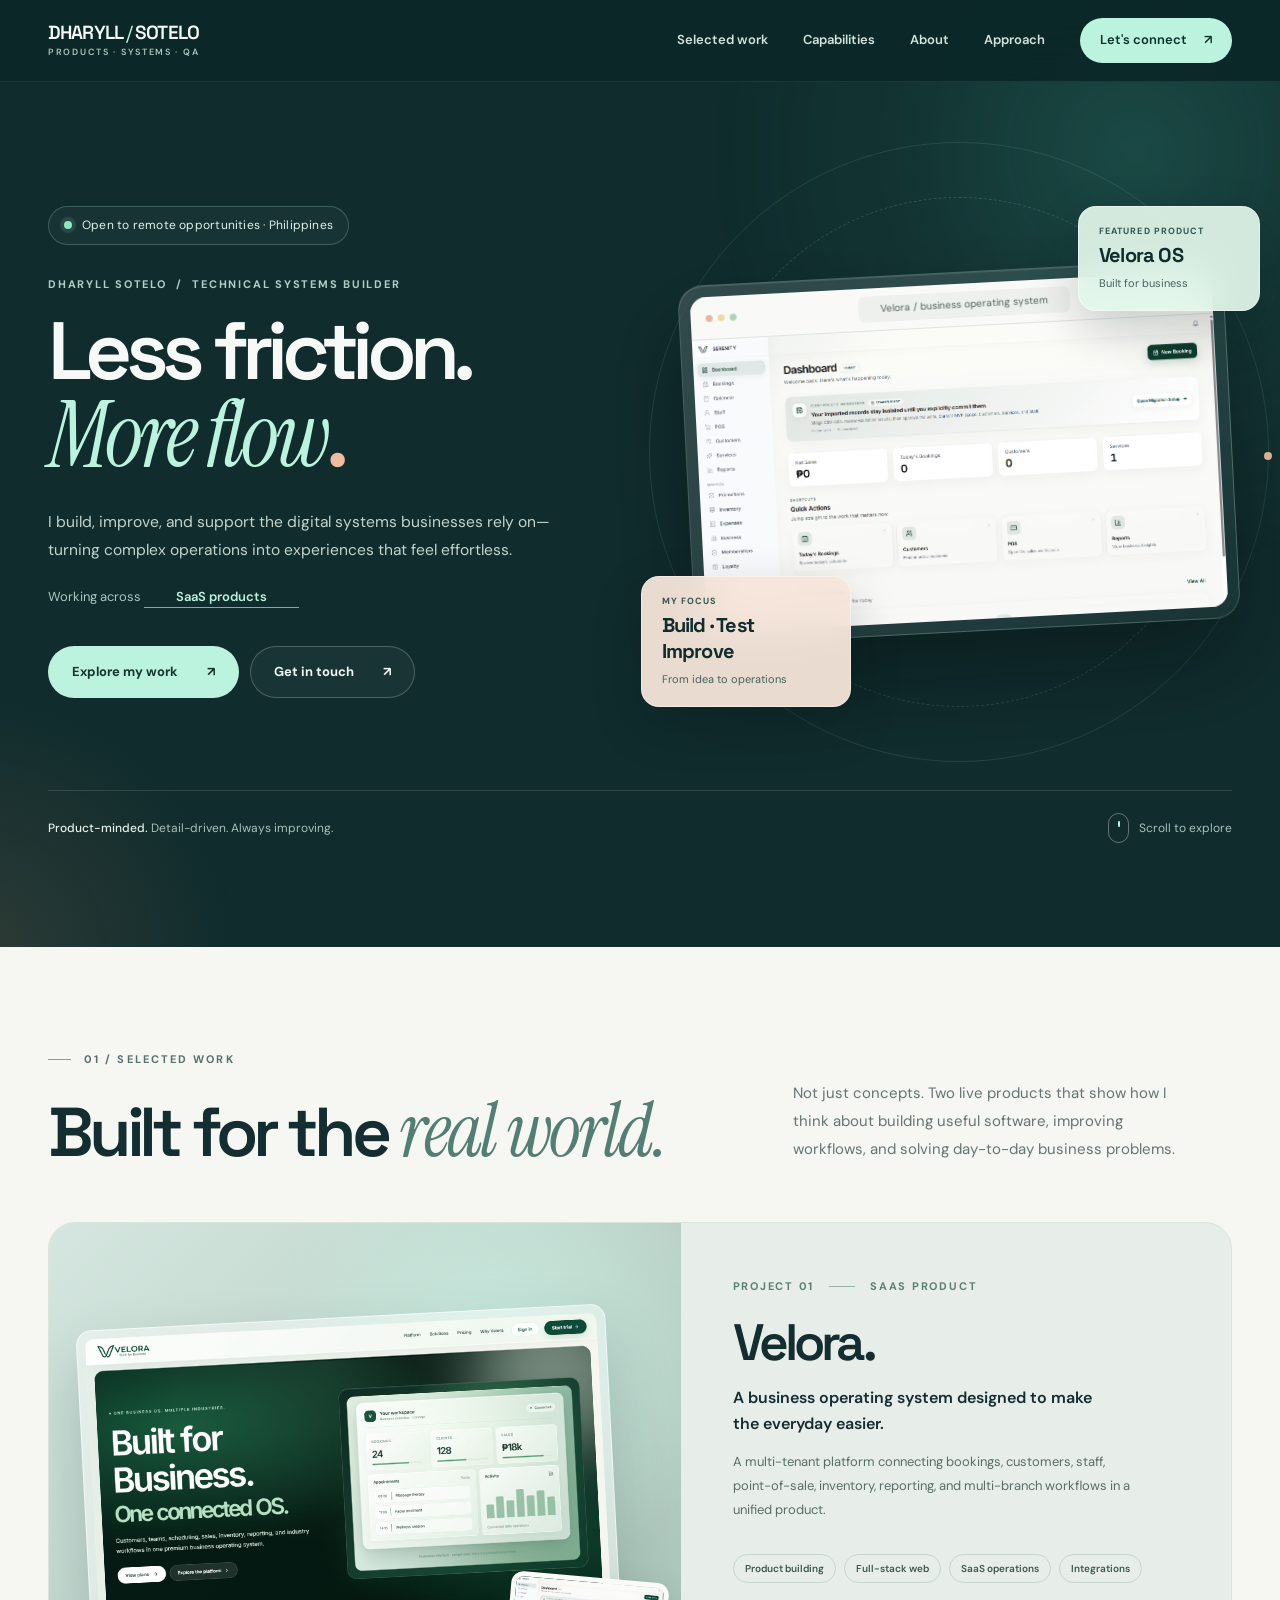
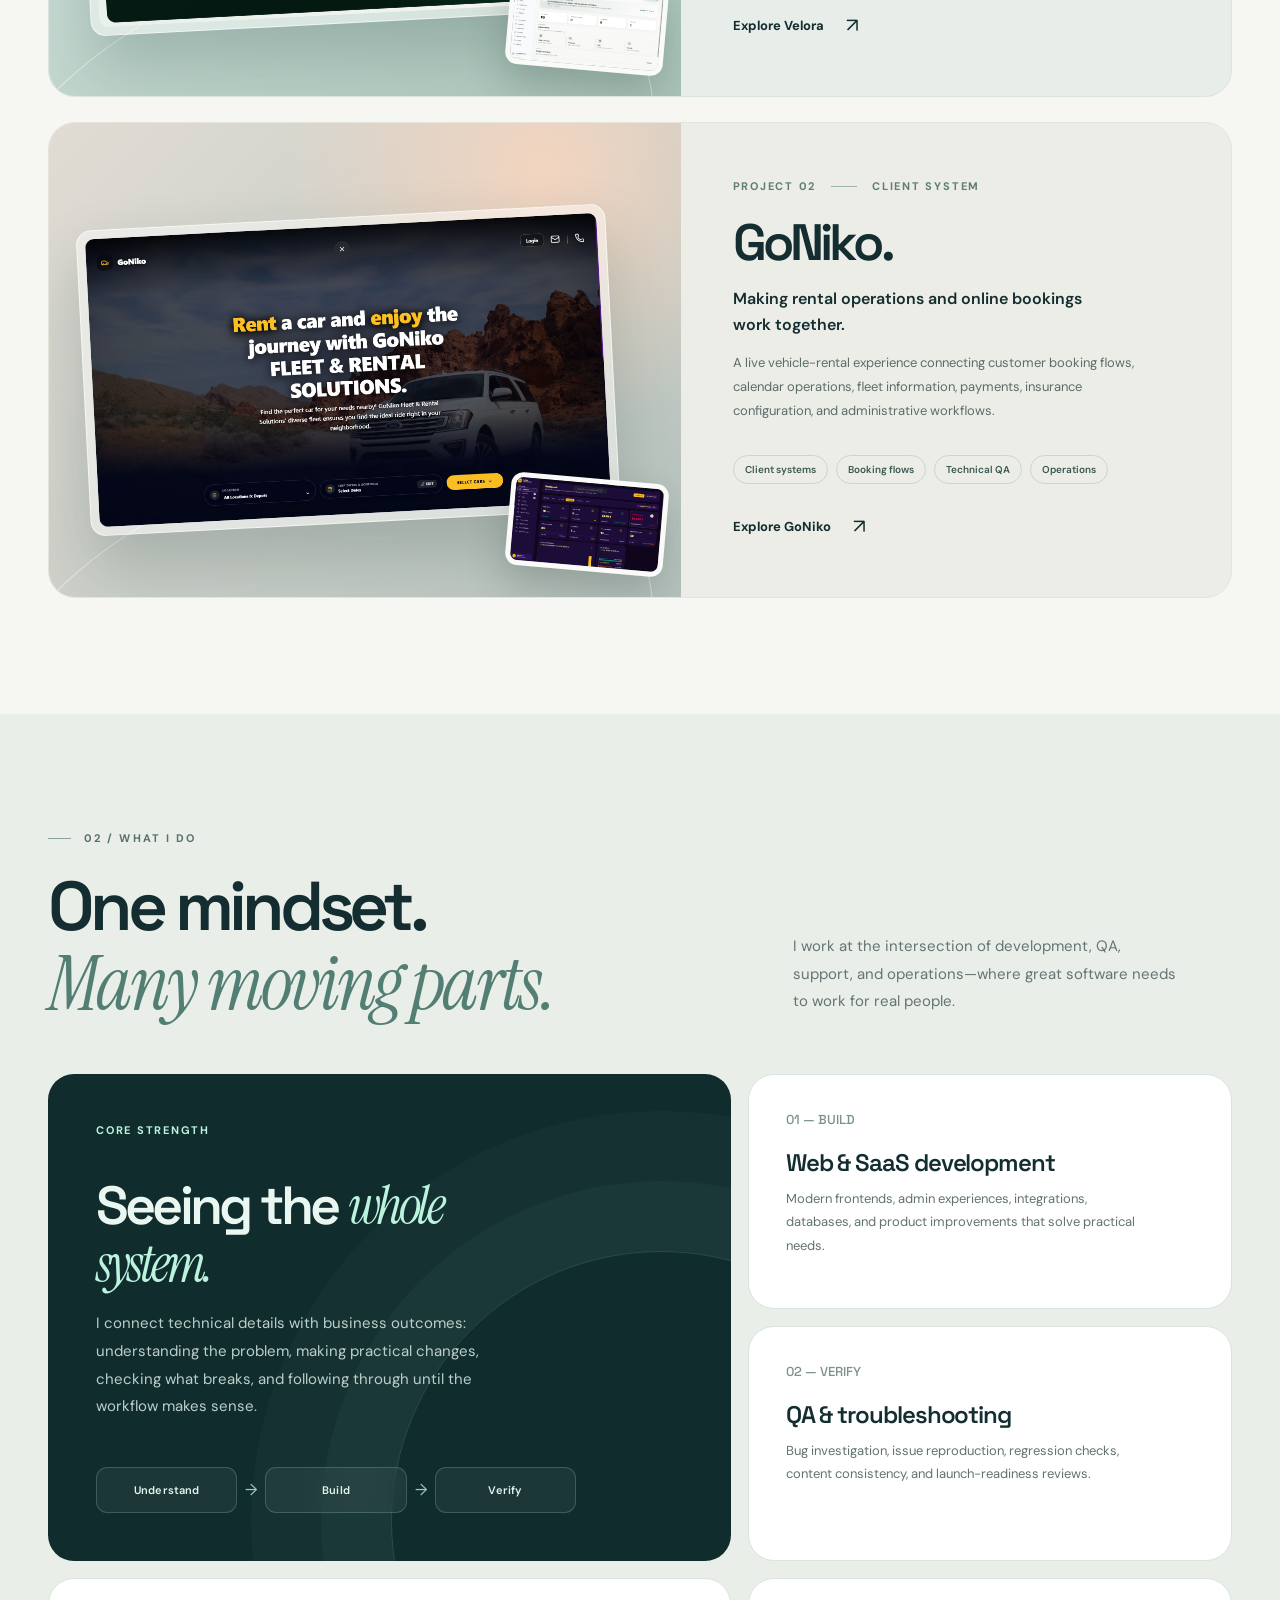
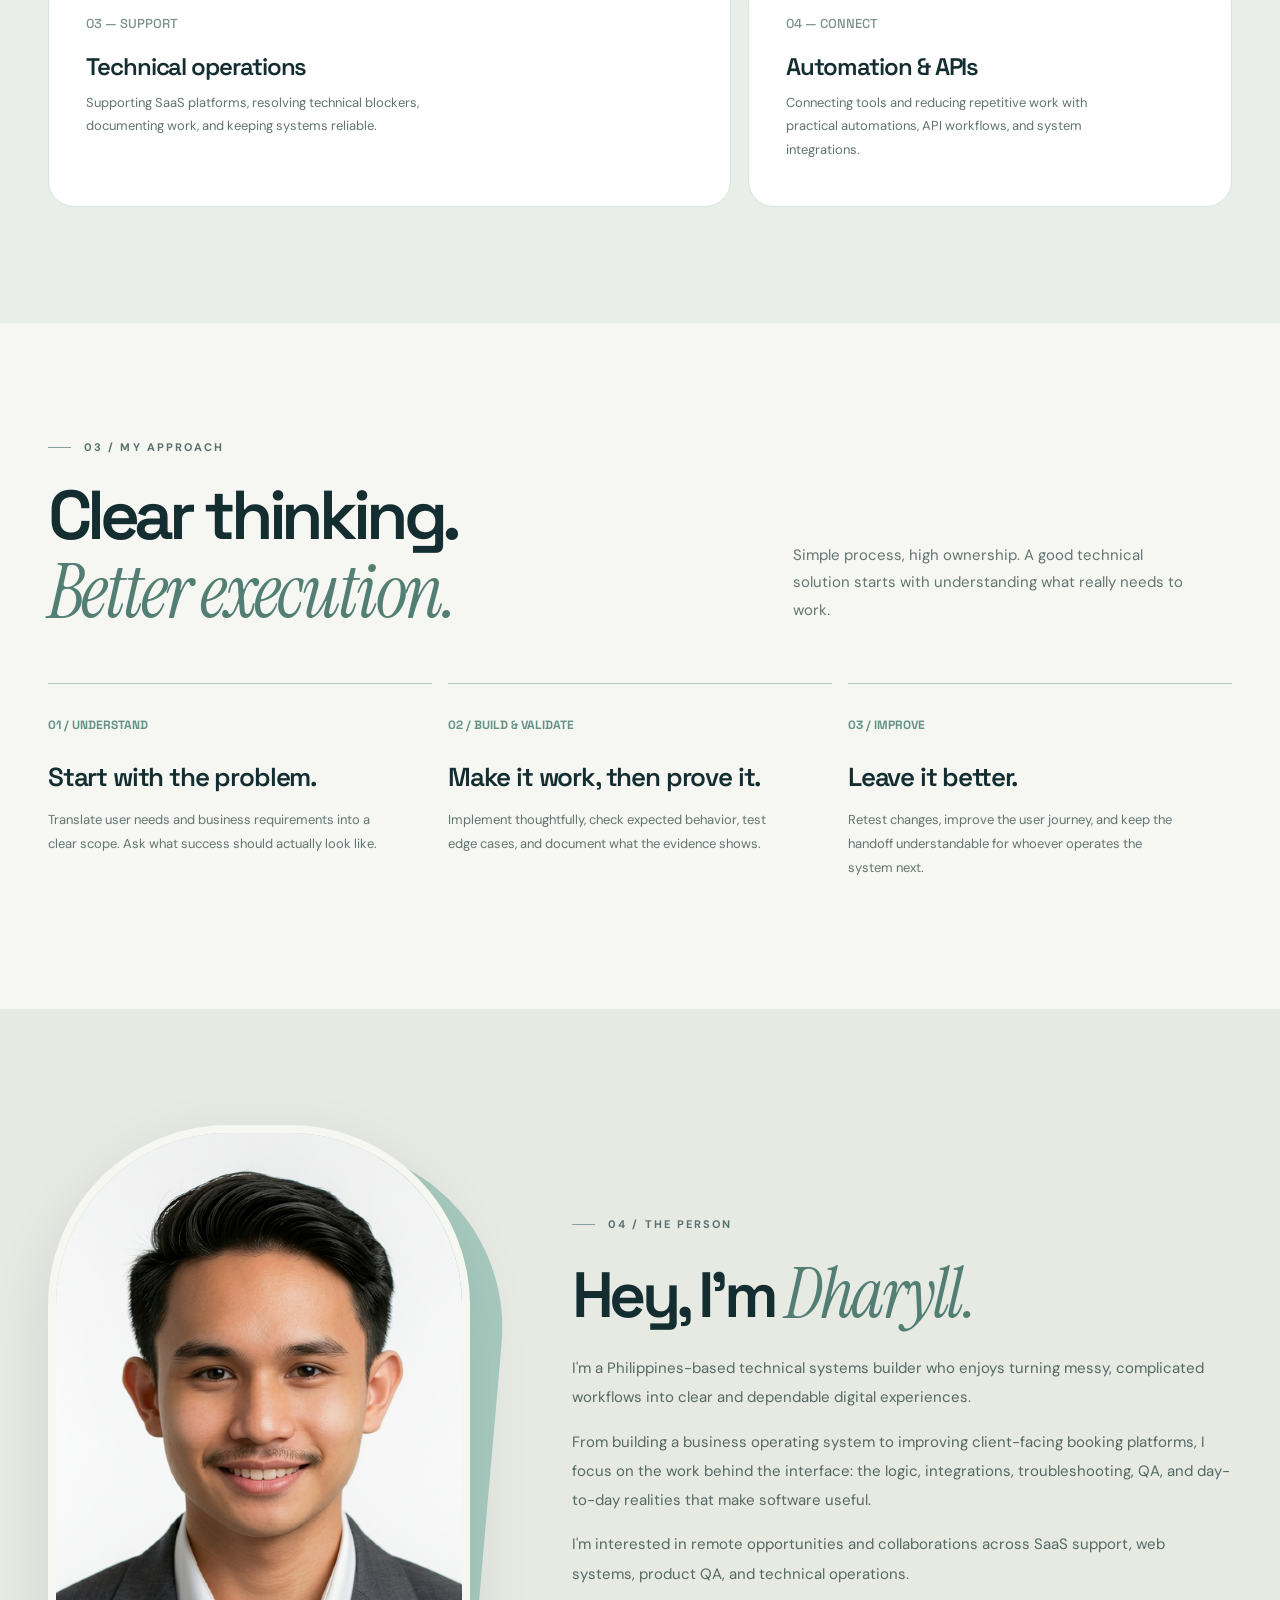
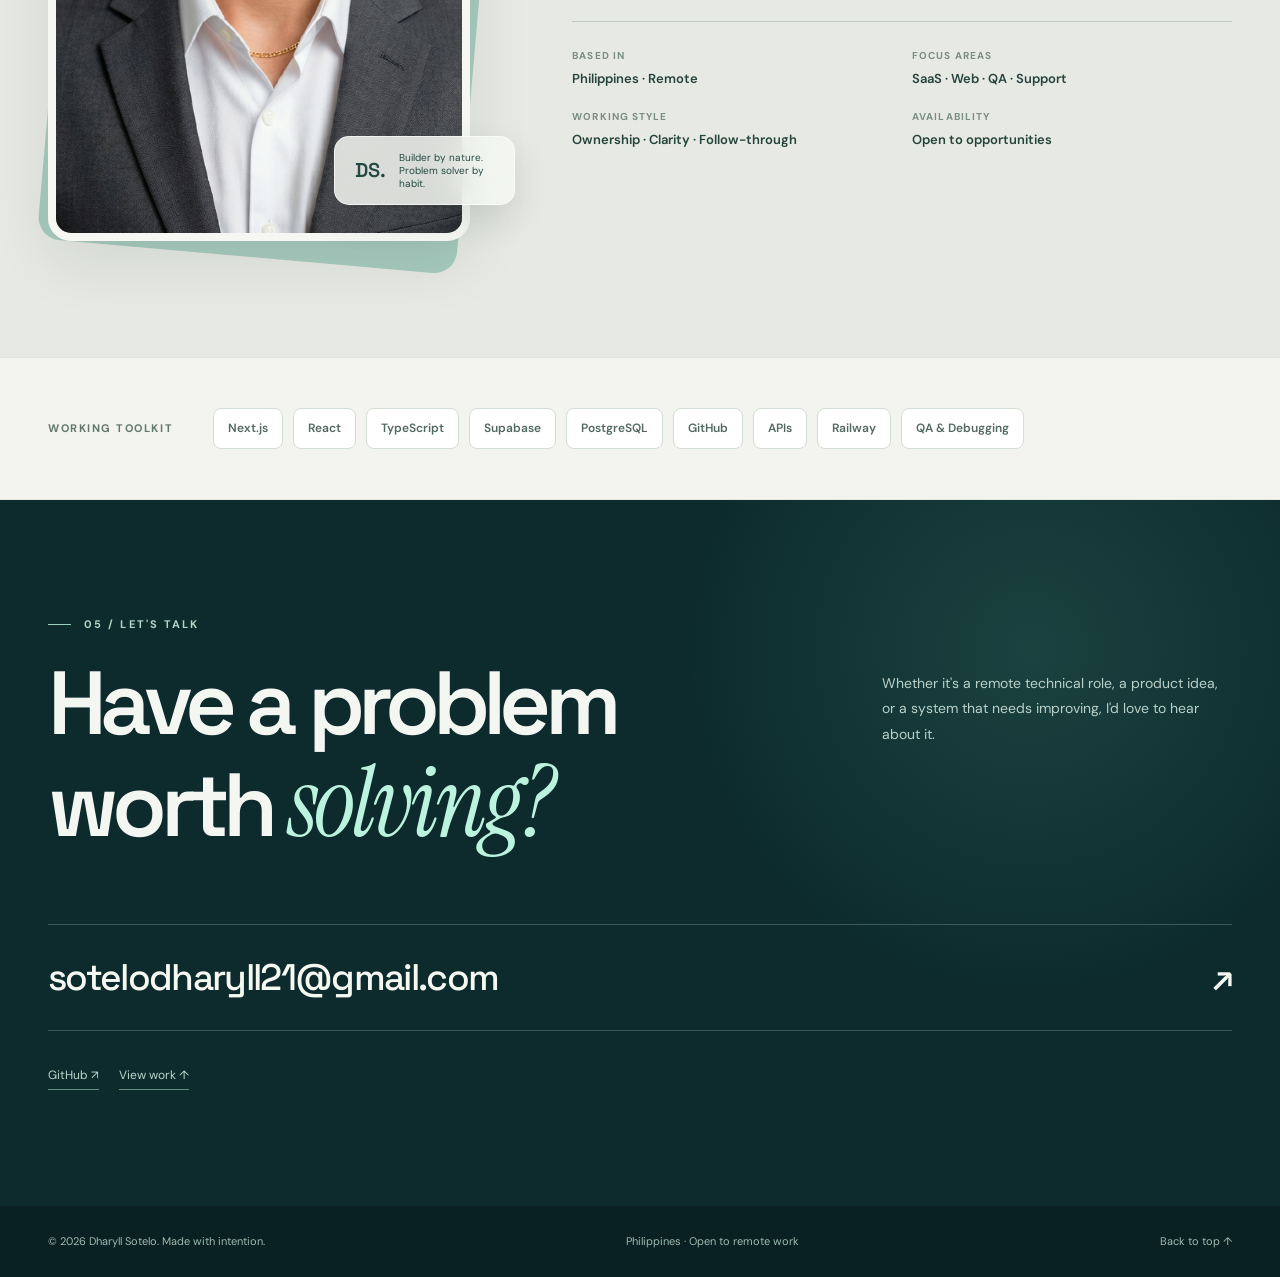
==== commit b4daab7d: "polish live portfolio: typography, sections and capability UI" ====
--- a/index.html
+++ b/index.html
@@ -29,9 +29,12 @@
     .nav-wrap{position:sticky;top:0;z-index:100;color:#f7fbf8;background:rgba(11,39,40,.91);border-bottom:1px solid rgba(255,255,255,.075);backdrop-filter:blur(20px);-webkit-backdrop-filter:blur(20px);transition:box-shadow .3s}
     .nav-wrap.scrolled{box-shadow:0 10px 24px rgba(0,0,0,.16)}
     .nav{min-height:81px;display:flex;align-items:center;justify-content:space-between;gap:20px;position:relative}
-    .brand{display:inline-flex;align-items:center;gap:12px;font-family:"Space Grotesk",sans-serif;font-weight:700;letter-spacing:-.035em;font-size:19px;white-space:nowrap}
-    .brand-mark{display:grid;place-items:center;height:40px;width:40px;border-radius:13px;background:var(--mint);color:var(--deep);font-weight:700;font-size:17px;box-shadow:0 5px 25px rgba(188,243,222,.16)}
-    .brand-wordmark span{color:var(--mint)}
+    .brand{display:inline-flex;align-items:center;white-space:nowrap;font-family:"Space Grotesk",sans-serif}
+    .brand-wordmark{display:flex;flex-direction:column;gap:5px;align-items:flex-start}
+    .brand-wordmark strong{font-size:19px;line-height:1;letter-spacing:-.045em;color:#f7fbf8;font-weight:600}
+    .brand-wordmark strong span{font-weight:400;color:var(--mint);padding:0 3px}
+    .brand-wordmark small{font-family:"DM Sans",sans-serif;color:#a5c9bb;font-size:9px;letter-spacing:.19em;line-height:1.2;font-weight:600}
+    .brand:hover .brand-wordmark strong{color:var(--mint)}
     .nav-links{display:flex;align-items:center;gap:35px;font-size:13px;color:#d4e3db;font-weight:600}
     .nav-links a:not(.nav-cta){transition:color .2s}.nav-links a:not(.nav-cta):hover{color:var(--mint)}
     .nav-cta{display:inline-flex;align-items:center;gap:17px;padding:12px 20px;background:var(--mint);border-radius:100px;color:#0e302c!important;transition:background .25s,transform .25s}.nav-cta:hover{background:#d6ffe9;transform:translateY(-2px)}
@@ -75,11 +78,8 @@
     .hero-foot{display:flex;gap:24px;justify-content:space-between;align-items:center;border-top:1px solid rgba(255,255,255,.12);margin-top:83px;padding-top:22px;color:#a7c2b8;font-size:12px;position:relative;z-index:4}
     .hero-foot strong{color:#e8f5ee;font-weight:500}.hero-foot .scroll-hint{display:flex;align-items:center;gap:10px}
     .scroll-hint i{height:30px;width:21px;border:1px solid rgba(255,255,255,.35);border-radius:18px;position:relative}.scroll-hint i::after{content:"";position:absolute;left:9px;top:7px;width:2px;height:6px;background:var(--mint);border-radius:1px;animation:scrollhint 2s infinite}@keyframes scrollhint{to{transform:translateY(9px);opacity:0}}
-    .ticker{background:var(--mint);color:#194139;overflow:hidden;white-space:nowrap;padding:15px 0;border-bottom:1px solid #a0dfc7}
-    .ticker-track{display:flex;gap:55px;width:max-content;animation:marquee 35s linear infinite}
-    .ticker-track span{display:inline-flex;align-items:center;gap:55px;font-family:"Space Grotesk";font-weight:600;letter-spacing:.09em;text-transform:uppercase;font-size:12px}.ticker-track span::after{content:"✳";font-size:15px;color:#497e6d}
-    @keyframes marquee{to{transform:translateX(-50%)}}
-    .section{padding:134px 0}.section-kicker{display:flex;align-items:center;gap:13px;font-size:11px;font-weight:700;letter-spacing:.19em;text-transform:uppercase;color:#58716e;margin:0 0 23px}.section-kicker::before{content:"";width:23px;height:1px;background:#87a09b}
+    /* Deliberately no ticker: the hero leads directly into selected work. */
+    .section{padding:116px 0}#work{padding-top:104px}.section-kicker{display:flex;align-items:center;gap:13px;font-size:11px;font-weight:700;letter-spacing:.19em;text-transform:uppercase;color:#58716e;margin:0 0 23px}.section-kicker::before{content:"";width:23px;height:1px;background:#87a09b}
     .section-top{display:grid;grid-template-columns:1.1fr .7fr;align-items:end;gap:55px;margin-bottom:50px}
     .section h2{font-family:"Space Grotesk";font-size:clamp(48px,5.4vw,84px);line-height:1.06;font-weight:600;letter-spacing:-.075em;margin:0}
     .section h2 em{font-family:"Instrument Serif";letter-spacing:-.035em;font-size:1.1em;font-weight:400;color:#527e73}
@@ -104,13 +104,16 @@
     .text-link{font-weight:700;font-size:13px;display:inline-flex;align-items:center;gap:22px;width:max-content;transition:gap .25s}.text-link:hover{gap:30px}.text-link b{font-size:20px;font-weight:400}
     .capabilities{background:#e9eee8}
     .cap-grid{display:grid;grid-template-columns:1.17fr .83fr;gap:17px}
-    .cap-feature{grid-row:span 2;padding:48px;border-radius:26px;background:var(--deep);color:#eaf7f0;position:relative;overflow:hidden;min-height:480px}
+    .cap-feature{grid-row:span 2;padding:48px;border-radius:26px;background:var(--deep);color:#eaf7f0;position:relative;isolation:isolate;overflow:hidden;min-height:480px;display:flex;flex-direction:column;align-items:flex-start}
     .cap-feature::before{content:"";position:absolute;width:540px;height:540px;border:1px solid rgba(188,243,222,.15);border-radius:50%;right:-200px;bottom:-230px;box-shadow:0 0 0 70px rgba(188,243,222,.035),0 0 0 140px rgba(188,243,222,.025)}
     .cap-feature .badge-soft{color:var(--mint);border-color:rgba(188,243,222,.3)}
     .cap-feature h3{font:600 clamp(42px,4.2vw,66px)/1.06 "Space Grotesk",sans-serif;letter-spacing:-.07em;max-width:460px;margin:38px 0 17px}
     .cap-feature h3 em{font-family:"Instrument Serif";font-weight:400;color:var(--mint)}
     .cap-feature p{max-width:420px;color:#bdcfca;font-size:15px;line-height:1.85}
-    .cap-icon{position:absolute;right:46px;bottom:38px;font:400 120px/.8 "Instrument Serif";color:var(--mint);opacity:.78}
+    .cap-feature>*{position:relative;z-index:1}
+    .cap-flow{display:flex;align-items:center;width:100%;max-width:480px;gap:8px;margin-top:auto;padding-top:31px}
+    .cap-flow span{flex:1;min-width:0;display:flex;justify-content:center;align-items:center;min-height:46px;padding:10px 8px;border:1px solid rgba(188,243,222,.2);border-radius:11px;background:rgba(255,255,255,.055);color:#e3f6ed;backdrop-filter:blur(12px);-webkit-backdrop-filter:blur(12px);font-size:11px;font-weight:600;letter-spacing:.01em}
+    .cap-flow i{flex:none;font-style:normal;font-size:16px;color:#9ac9b7;line-height:1}
     .cap-card{background:#fff;border:1px solid #dae4de;padding:36px 37px;min-height:229px;border-radius:26px;transition:transform .3s var(--ease),box-shadow .3s}
     .cap-card:hover{transform:translateY(-4px);box-shadow:0 20px 40px rgba(33,65,53,.06)}
     .cap-card .cap-num{font:500 13px "Space Grotesk";color:#7c918a;display:block;margin-bottom:21px}
@@ -151,10 +154,10 @@
       .container{width:calc(100% - 48px)}.nav{min-height:72px}.nav-toggle{display:inline-flex}.nav-links{position:absolute;top:74px;left:0;right:0;display:none;flex-direction:column;align-items:stretch;gap:0;border-radius:17px;border:1px solid rgba(255,255,255,.15);background:#173b39;padding:13px;box-shadow:0 20px 40px rgba(0,0,0,.25)}
       .nav-links.open{display:flex}.nav-links a{padding:13px 17px}.nav-cta{margin-top:8px;justify-content:space-between}
       .hero{padding:77px 0 48px}.hero-grid{grid-template-columns:1fr;gap:63px}.hero h1{font-size:clamp(65px,10vw,90px);max-width:680px}.hero-visual{min-height:490px;max-width:670px;margin:auto;width:88%}.hero-foot{margin-top:50px}
-      .section{padding:92px 0}.section-top{grid-template-columns:1fr;gap:18px;margin-bottom:37px}.section-desc{max-width:560px}.project{grid-template-columns:1fr}.project-visual{min-height:400px;order:0}.project-content{order:1;padding:36px 40px 45px}.cap-grid{grid-template-columns:1fr 1fr}.cap-feature{grid-column:span 2;grid-row:span 1;min-height:380px}.about-grid{grid-template-columns:.75fr 1fr;gap:45px}.portrait-tag{right:-18px}.toolkit-inner{flex-direction:column;align-items:flex-start;gap:15px}.contact-top{flex-direction:column}
+      .section{padding:92px 0}#work{padding-top:78px}.section-top{grid-template-columns:1fr;gap:18px;margin-bottom:37px}.section-desc{max-width:560px}.project{grid-template-columns:1fr}.project-visual{min-height:400px;order:0}.project-content{order:1;padding:36px 40px 45px}.cap-grid{grid-template-columns:1fr 1fr}.cap-feature{grid-column:span 2;grid-row:span 1;min-height:380px}.about-grid{grid-template-columns:.75fr 1fr;gap:45px}.portrait-tag{right:-18px}.toolkit-inner{flex-direction:column;align-items:flex-start;gap:15px}.contact-top{flex-direction:column}
     }
     @media (max-width:580px){
-      .container{width:calc(100% - 34px)}.brand{font-size:16px}.brand-mark{width:36px;height:36px;border-radius:12px}.hero{padding-top:58px}.hero h1{font-size:clamp(55px,14vw,78px)}.hero .lead{font-size:15px;line-height:1.75}.hero .micro{font-size:9px;letter-spacing:.12em}.hero-visual{min-height:345px;width:100%;margin:0}.visual-frame{max-width:420px;transform:rotate(-2deg);padding:7px;border-radius:18px}.browser-top{height:31px;padding:0 8px;font-size:8px}.browser-url{padding:3px 7px}.window-image{aspect-ratio:auto;object-fit:contain}.orbit{width:400px;height:400px}.orbit::before{inset:32px}.floating-ticket{padding:10px 12px;border-radius:12px}.floating-ticket strong{font-size:14px}.floating-ticket small{font-size:9px}.floating-ticket span{font-size:8px}.ticket-one{right:-4px;top:-13px;width:130px}.ticket-two{left:-4px;bottom:-7px;width:150px}.hero-foot{align-items:flex-start;flex-direction:column;gap:14px;margin-top:45px}.section{padding:78px 0}.section h2{font-size:clamp(44px,11vw,61px)}.project{border-radius:18px}.project-visual{min-height:0;padding:22px;display:flex;flex-direction:column;gap:15px;align-items:stretch;justify-content:center}.project-image{width:100%;max-width:none;justify-self:auto;transform:none!important;border-radius:12px;padding:5px}.project-image img{border-radius:7px;height:auto;object-fit:contain}.project-mini{position:relative;align-self:flex-end;right:auto;bottom:auto;width:43%;max-width:165px;border-width:3px;transform:none!important}.project-mini img{height:auto;object-fit:contain}.project-content{padding:31px 25px 34px}.project-content h3{font-size:44px}.project-content .project-intro{font-size:15px}.cap-grid{grid-template-columns:1fr}.cap-feature{grid-column:span 1;padding:33px;min-height:365px}.cap-feature h3{font-size:45px}.cap-icon{right:22px;bottom:20px;font-size:80px}.cap-card{min-height:auto;padding:29px}.approach-grid{grid-template-columns:1fr;gap:25px}.about-grid{grid-template-columns:1fr;gap:50px}.portrait-block{width:82%;max-width:340px}.portrait-tag{right:-28px;bottom:18px}.about-copy h2{font-size:52px}.facts{grid-template-columns:1fr 1fr}.toolkit{padding:37px 0}.contact h2{font-size:clamp(58px,12vw,79px)}.contact-link{margin-top:39px;align-items:center;word-break:break-word;font-size:clamp(17px,5vw,27px)}.contact-link span:last-child{font-size:25px}.footer-content{flex-direction:column;align-items:flex-start;gap:8px}.btn{flex:1}
+      .container{width:calc(100% - 34px)}.brand-wordmark strong{font-size:16px}.brand-wordmark small{font-size:8px;letter-spacing:.13em}.hero{padding-top:58px}.hero h1{font-size:clamp(55px,14vw,78px)}.hero .lead{font-size:15px;line-height:1.75}.hero .micro{font-size:9px;letter-spacing:.12em}.hero-visual{min-height:345px;width:100%;margin:0}.visual-frame{max-width:420px;transform:rotate(-2deg);padding:7px;border-radius:18px}.browser-top{height:31px;padding:0 8px;font-size:8px}.browser-url{padding:3px 7px}.window-image{aspect-ratio:auto;object-fit:contain}.orbit{width:400px;height:400px}.orbit::before{inset:32px}.floating-ticket{padding:10px 12px;border-radius:12px}.floating-ticket strong{font-size:14px}.floating-ticket small{font-size:9px}.floating-ticket span{font-size:8px}.ticket-one{right:-4px;top:-13px;width:130px}.ticket-two{left:-4px;bottom:-7px;width:150px}.hero-foot{align-items:flex-start;flex-direction:column;gap:14px;margin-top:45px}.section{padding:78px 0}#work{padding-top:62px}.section h2{font-size:clamp(44px,11vw,61px)}.project{border-radius:18px}.project-visual{min-height:0;padding:22px;display:flex;flex-direction:column;gap:15px;align-items:stretch;justify-content:center}.project-image{width:100%;max-width:none;justify-self:auto;transform:none!important;border-radius:12px;padding:5px}.project-image img{border-radius:7px;height:auto;object-fit:contain}.project-mini{position:relative;align-self:flex-end;right:auto;bottom:auto;width:43%;max-width:165px;border-width:3px;transform:none!important}.project-mini img{height:auto;object-fit:contain}.project-content{padding:31px 25px 34px}.project-content h3{font-size:44px}.project-content .project-intro{font-size:15px}.cap-grid{grid-template-columns:1fr}.cap-feature{grid-column:span 1;padding:33px;min-height:365px}.cap-feature h3{font-size:45px}.cap-flow{gap:5px;padding-top:21px}.cap-flow span{padding:8px 4px;min-height:40px;font-size:10px}.cap-flow i{font-size:12px}.cap-card{min-height:auto;padding:29px}.approach-grid{grid-template-columns:1fr;gap:25px}.about-grid{grid-template-columns:1fr;gap:50px}.portrait-block{width:82%;max-width:340px}.portrait-tag{right:-28px;bottom:18px}.about-copy h2{font-size:52px}.facts{grid-template-columns:1fr 1fr}.toolkit{padding:37px 0}.contact h2{font-size:clamp(58px,12vw,79px)}.contact-link{margin-top:39px;align-items:center;word-break:break-word;font-size:clamp(17px,5vw,27px)}.contact-link span:last-child{font-size:25px}.footer-content{flex-direction:column;align-items:flex-start;gap:8px}.btn{flex:1}
     }
     @media (prefers-reduced-motion:reduce){
       html{scroll-behavior:auto}*,*::before,*::after{animation:none!important;transition:none!important}.reveal{opacity:1!important;transform:none!important}.visual-frame{transform:none!important}.project-image,.project-mini{transform:none!important}
@@ -166,7 +169,7 @@
 <div class="top-region" id="top">
   <header class="nav-wrap" id="site-nav">
     <div class="container nav">
-      <a class="brand" href="#top" aria-label="Dharyll Sotelo — home"><span class="brand-mark">D<span aria-hidden="true">.</span></span><span class="brand-wordmark">dharyll<span>.</span></span></a>
+      <a class="brand" href="#top" aria-label="Dharyll Sotelo — home"><span class="brand-wordmark"><strong>DHARYLL<span aria-hidden="true">/</span>SOTELO</strong><small>PRODUCTS · SYSTEMS · QA</small></span></a>
       <button class="nav-toggle" type="button" aria-label="Toggle navigation" aria-expanded="false" aria-controls="nav-links">Menu <span aria-hidden="true">☰</span></button>
       <nav id="nav-links" class="nav-links" aria-label="Main navigation">
         <a href="#work">Selected work</a><a href="#capabilities">Capabilities</a><a href="#about">About</a><a href="#approach">Approach</a><a class="nav-cta" href="#contact">Let's connect <span aria-hidden="true">↗</span></a>
@@ -201,9 +204,6 @@
       </div>
     </section>
   </div>
-  <div class="ticker" aria-label="Focus areas: SaaS products, web systems, product QA, technical operations, automations">
-    <div class="ticker-track" aria-hidden="true"><span>SaaS products</span><span>Web systems</span><span>Product QA</span><span>Technical operations</span><span>Automations</span><span>SaaS products</span><span>Web systems</span><span>Product QA</span><span>Technical operations</span><span>Automations</span></div>
-  </div>
   <section class="section" id="work">
     <div class="container">
       <div class="section-top reveal"><div><p class="section-kicker">01 / SELECTED WORK</p><h2>Built for the <em>real world.</em></h2></div><p class="section-desc">Not just concepts. Two live products that show how I think about building useful software, improving workflows, and solving day-to-day business problems.</p></div>
@@ -229,7 +229,7 @@
     <div class="container">
       <div class="section-top reveal"><div><p class="section-kicker">02 / WHAT I DO</p><h2>One mindset.<br><em>Many moving parts.</em></h2></div><p class="section-desc">I work at the intersection of development, QA, support, and operations—where great software needs to work for real people.</p></div>
       <div class="cap-grid">
-        <article class="cap-feature reveal"><span class="micro badge-soft">CORE STRENGTH</span><h3>Seeing the <em>whole system.</em></h3><p>I connect technical details with business outcomes: understanding the problem, making practical changes, checking what breaks, and following through until the workflow makes sense.</p><span class="cap-icon" aria-hidden="true">✳</span></article>
+        <article class="cap-feature reveal"><span class="micro badge-soft">CORE STRENGTH</span><h3>Seeing the <em>whole system.</em></h3><p>I connect technical details with business outcomes: understanding the problem, making practical changes, checking what breaks, and following through until the workflow makes sense.</p><div class="cap-flow" aria-label="My workflow: understand, build, verify"><span>Understand</span><i aria-hidden="true">→</i><span>Build</span><i aria-hidden="true">→</i><span>Verify</span></div></article>
         <article class="cap-card reveal"><span class="cap-num">01 — BUILD</span><h3>Web & SaaS development</h3><p>Modern frontends, admin experiences, integrations, databases, and product improvements that solve practical needs.</p></article>
         <article class="cap-card reveal"><span class="cap-num">02 — VERIFY</span><h3>QA & troubleshooting</h3><p>Bug investigation, issue reproduction, regression checks, content consistency, and launch-readiness reviews.</p></article>
         <article class="cap-card reveal"><span class="cap-num">03 — SUPPORT</span><h3>Technical operations</h3><p>Supporting SaaS platforms, resolving technical blockers, documenting work, and keeping systems reliable.</p></article>
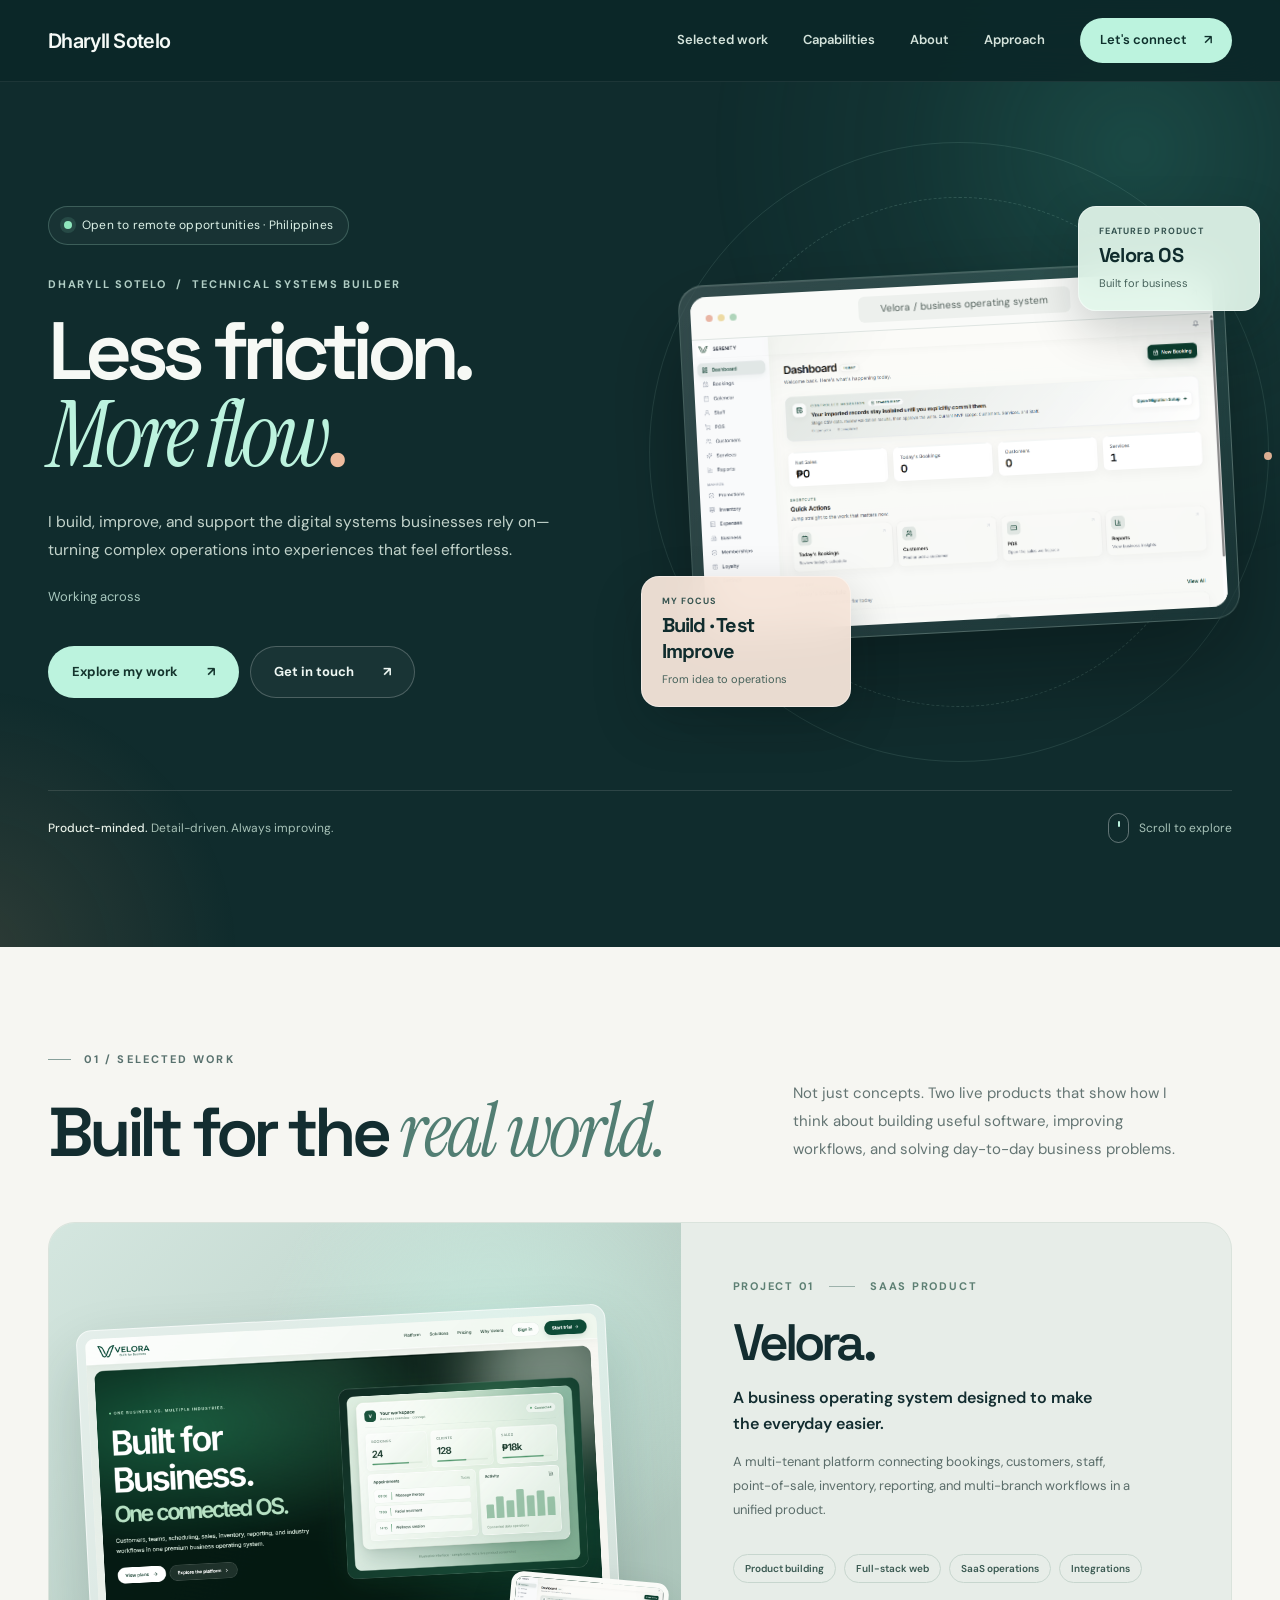
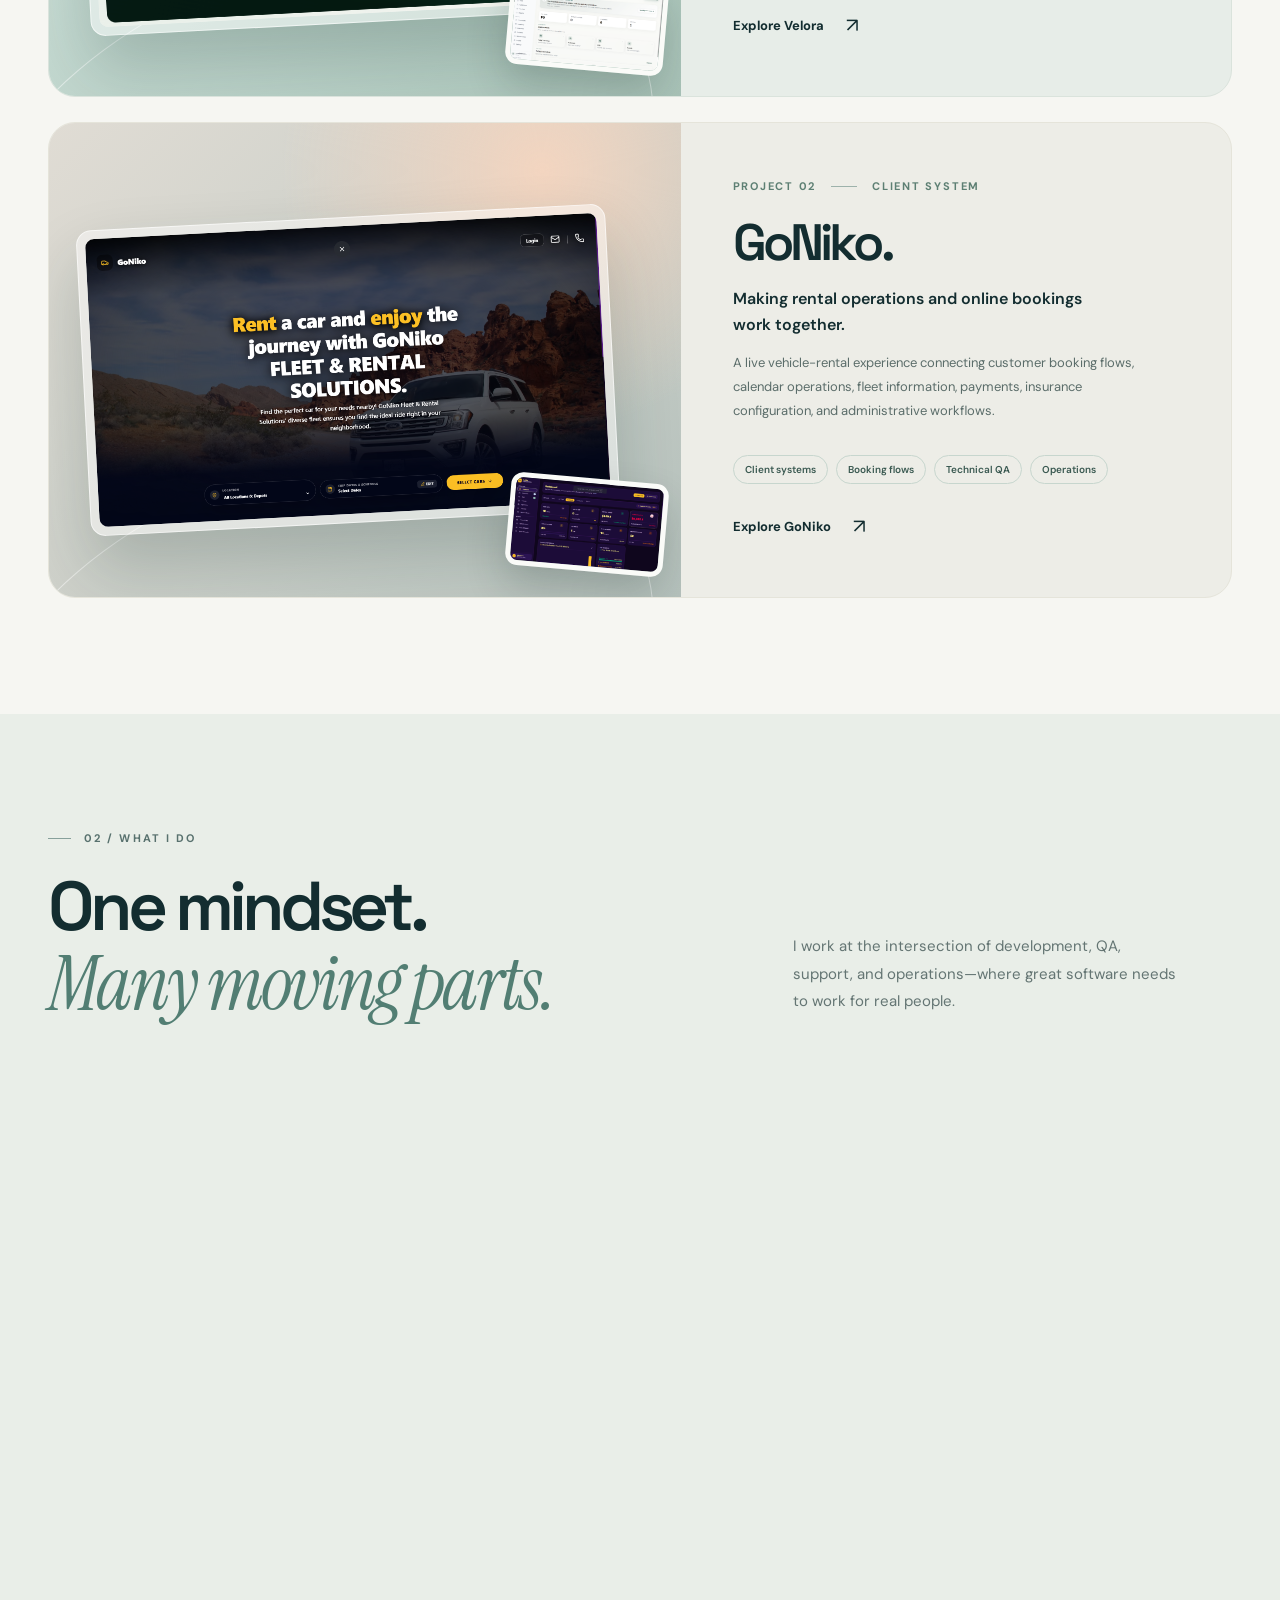
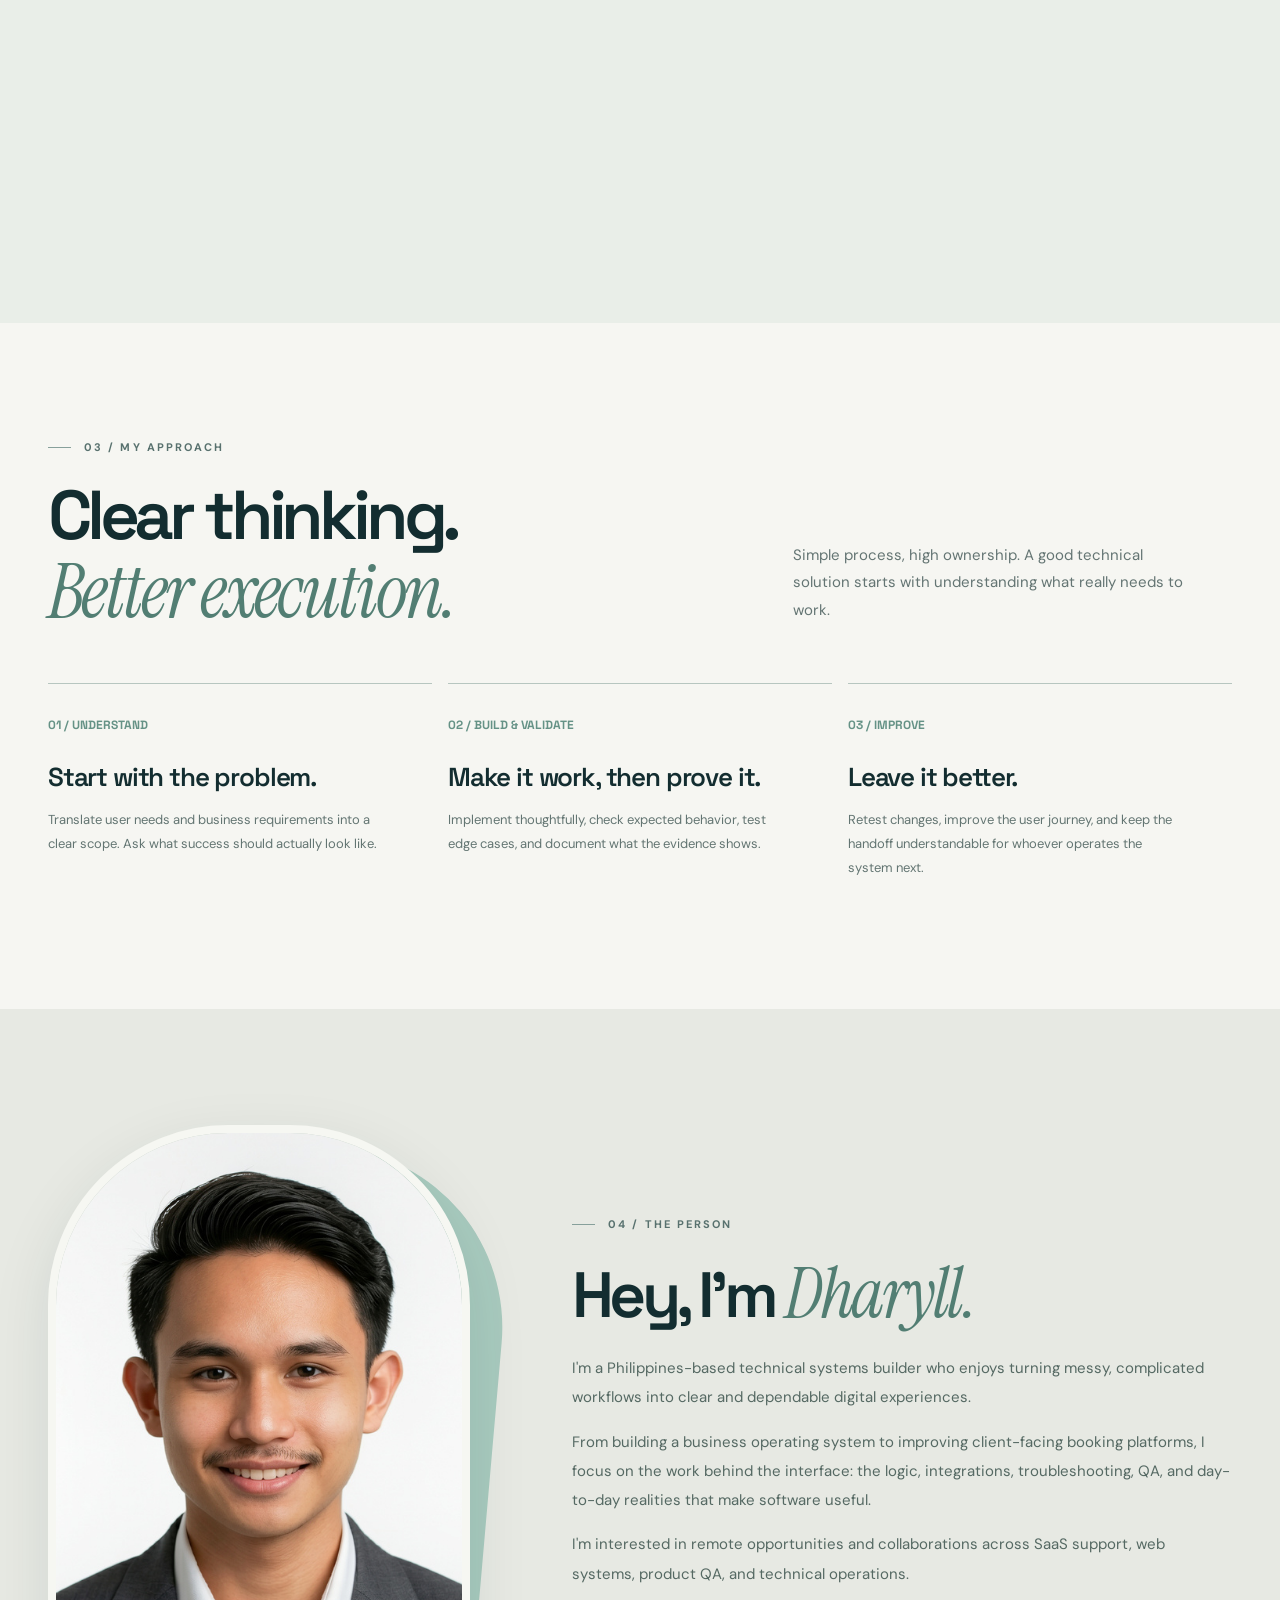
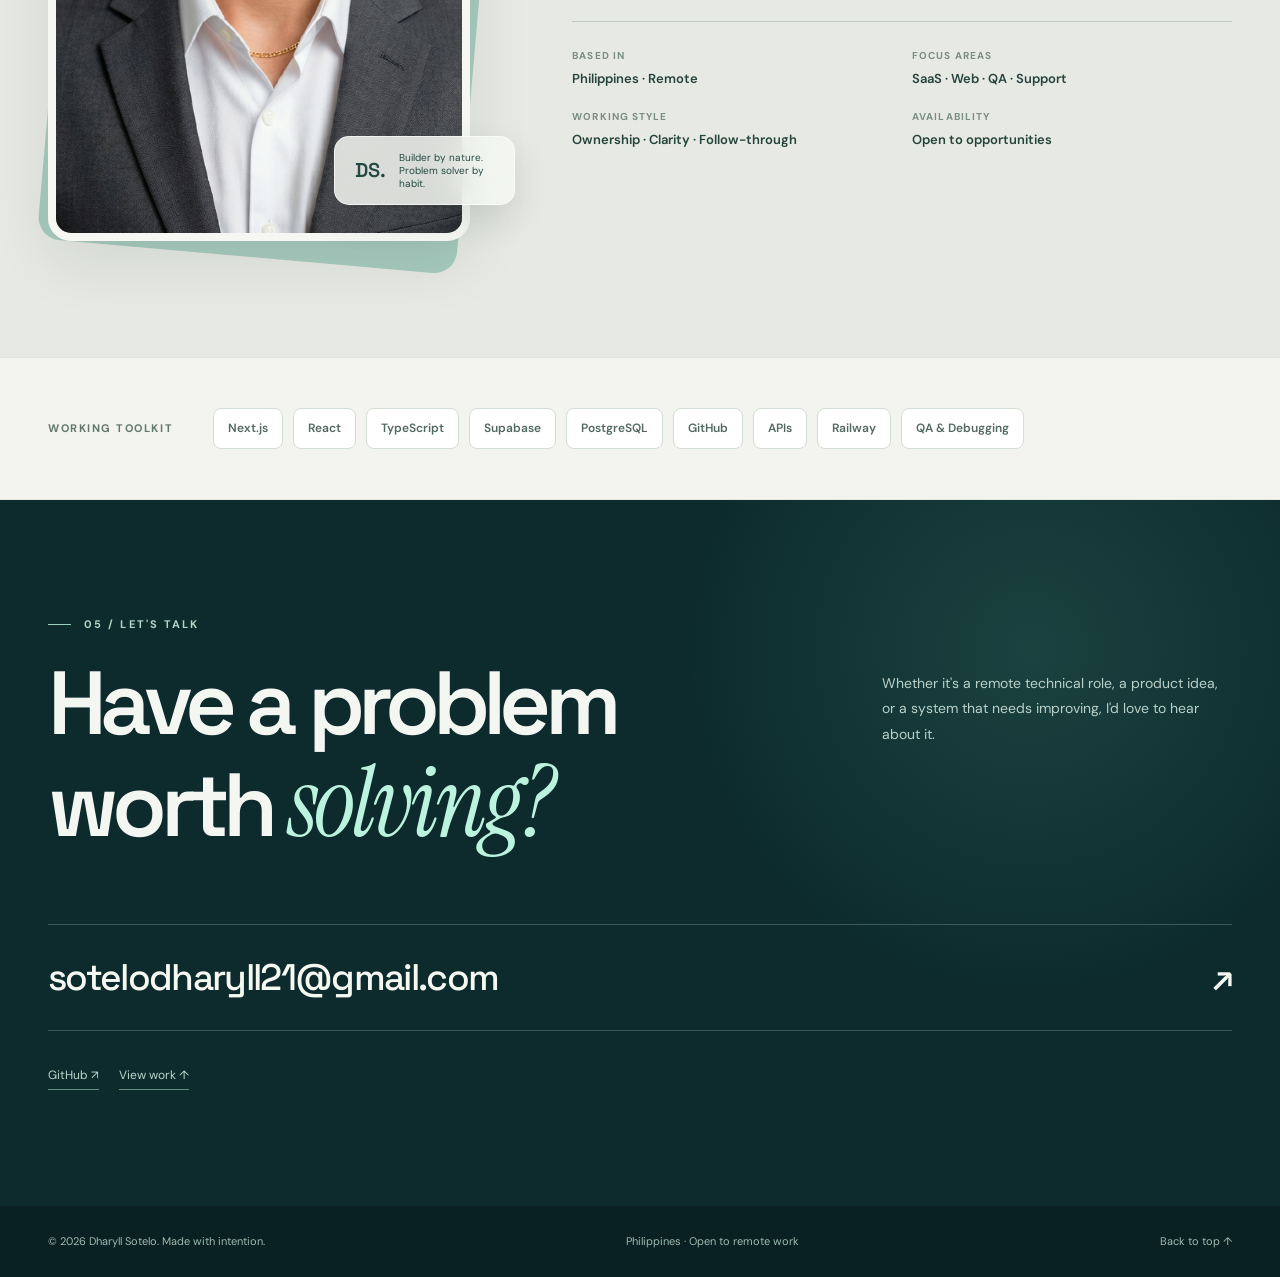
==== commit a4dfc06b: "refine typography: professional name-only navbar branding" ====
--- a/index.html
+++ b/index.html
@@ -12,7 +12,7 @@
   <title>Dharyll Sotelo — Technical Systems & Product Builder</title>
   <link rel="preconnect" href="https://fonts.googleapis.com">
   <link rel="preconnect" href="https://fonts.gstatic.com" crossorigin>
-  <link href="https://fonts.googleapis.com/css2?family=DM+Sans:wght@400;500;600;700&family=Space+Grotesk:wght@400;500;600;700&family=Instrument+Serif:ital@0;1&display=swap" rel="stylesheet">
+  <link href="https://fonts.googleapis.com/css2?family=DM+Sans:wght@400;500;600;700&family=Inter:wght@400;500;600;700&family=Space+Grotesk:wght@400;500;600;700&family=Instrument+Serif:ital@0;1&display=swap" rel="stylesheet">
   <style>
     :root{--ink:#132d30;--deep:#102c2d;--deep2:#071a1c;--paper:#f6f6f2;--cream:#ecefe9;--muted:#617172;--mint:#bcf3de;--mint-bright:#b3ffd7;--peach:#eebc9e;--hair:rgba(19,45,48,.13);--ease:cubic-bezier(.22,1,.36,1)}
     *,*::before,*::after{box-sizing:border-box}
@@ -29,12 +29,8 @@
     .nav-wrap{position:sticky;top:0;z-index:100;color:#f7fbf8;background:rgba(11,39,40,.91);border-bottom:1px solid rgba(255,255,255,.075);backdrop-filter:blur(20px);-webkit-backdrop-filter:blur(20px);transition:box-shadow .3s}
     .nav-wrap.scrolled{box-shadow:0 10px 24px rgba(0,0,0,.16)}
     .nav{min-height:81px;display:flex;align-items:center;justify-content:space-between;gap:20px;position:relative}
-    .brand{display:inline-flex;align-items:center;white-space:nowrap;font-family:"Space Grotesk",sans-serif}
-    .brand-wordmark{display:flex;flex-direction:column;gap:5px;align-items:flex-start}
-    .brand-wordmark strong{font-size:19px;line-height:1;letter-spacing:-.045em;color:#f7fbf8;font-weight:600}
-    .brand-wordmark strong span{font-weight:400;color:var(--mint);padding:0 3px}
-    .brand-wordmark small{font-family:"DM Sans",sans-serif;color:#a5c9bb;font-size:9px;letter-spacing:.19em;line-height:1.2;font-weight:600}
-    .brand:hover .brand-wordmark strong{color:var(--mint)}
+    .brand{display:inline-flex;align-items:center;white-space:nowrap;font-family:"Inter",Arial,sans-serif;font-weight:600;font-size:20px;letter-spacing:-.035em;line-height:1.2;color:#f5faf7;transition:color .2s ease}
+    .brand:hover{color:var(--mint)}
     .nav-links{display:flex;align-items:center;gap:35px;font-size:13px;color:#d4e3db;font-weight:600}
     .nav-links a:not(.nav-cta){transition:color .2s}.nav-links a:not(.nav-cta):hover{color:var(--mint)}
     .nav-cta{display:inline-flex;align-items:center;gap:17px;padding:12px 20px;background:var(--mint);border-radius:100px;color:#0e302c!important;transition:background .25s,transform .25s}.nav-cta:hover{background:#d6ffe9;transform:translateY(-2px)}
@@ -157,7 +153,7 @@
       .section{padding:92px 0}#work{padding-top:78px}.section-top{grid-template-columns:1fr;gap:18px;margin-bottom:37px}.section-desc{max-width:560px}.project{grid-template-columns:1fr}.project-visual{min-height:400px;order:0}.project-content{order:1;padding:36px 40px 45px}.cap-grid{grid-template-columns:1fr 1fr}.cap-feature{grid-column:span 2;grid-row:span 1;min-height:380px}.about-grid{grid-template-columns:.75fr 1fr;gap:45px}.portrait-tag{right:-18px}.toolkit-inner{flex-direction:column;align-items:flex-start;gap:15px}.contact-top{flex-direction:column}
     }
     @media (max-width:580px){
-      .container{width:calc(100% - 34px)}.brand-wordmark strong{font-size:16px}.brand-wordmark small{font-size:8px;letter-spacing:.13em}.hero{padding-top:58px}.hero h1{font-size:clamp(55px,14vw,78px)}.hero .lead{font-size:15px;line-height:1.75}.hero .micro{font-size:9px;letter-spacing:.12em}.hero-visual{min-height:345px;width:100%;margin:0}.visual-frame{max-width:420px;transform:rotate(-2deg);padding:7px;border-radius:18px}.browser-top{height:31px;padding:0 8px;font-size:8px}.browser-url{padding:3px 7px}.window-image{aspect-ratio:auto;object-fit:contain}.orbit{width:400px;height:400px}.orbit::before{inset:32px}.floating-ticket{padding:10px 12px;border-radius:12px}.floating-ticket strong{font-size:14px}.floating-ticket small{font-size:9px}.floating-ticket span{font-size:8px}.ticket-one{right:-4px;top:-13px;width:130px}.ticket-two{left:-4px;bottom:-7px;width:150px}.hero-foot{align-items:flex-start;flex-direction:column;gap:14px;margin-top:45px}.section{padding:78px 0}#work{padding-top:62px}.section h2{font-size:clamp(44px,11vw,61px)}.project{border-radius:18px}.project-visual{min-height:0;padding:22px;display:flex;flex-direction:column;gap:15px;align-items:stretch;justify-content:center}.project-image{width:100%;max-width:none;justify-self:auto;transform:none!important;border-radius:12px;padding:5px}.project-image img{border-radius:7px;height:auto;object-fit:contain}.project-mini{position:relative;align-self:flex-end;right:auto;bottom:auto;width:43%;max-width:165px;border-width:3px;transform:none!important}.project-mini img{height:auto;object-fit:contain}.project-content{padding:31px 25px 34px}.project-content h3{font-size:44px}.project-content .project-intro{font-size:15px}.cap-grid{grid-template-columns:1fr}.cap-feature{grid-column:span 1;padding:33px;min-height:365px}.cap-feature h3{font-size:45px}.cap-flow{gap:5px;padding-top:21px}.cap-flow span{padding:8px 4px;min-height:40px;font-size:10px}.cap-flow i{font-size:12px}.cap-card{min-height:auto;padding:29px}.approach-grid{grid-template-columns:1fr;gap:25px}.about-grid{grid-template-columns:1fr;gap:50px}.portrait-block{width:82%;max-width:340px}.portrait-tag{right:-28px;bottom:18px}.about-copy h2{font-size:52px}.facts{grid-template-columns:1fr 1fr}.toolkit{padding:37px 0}.contact h2{font-size:clamp(58px,12vw,79px)}.contact-link{margin-top:39px;align-items:center;word-break:break-word;font-size:clamp(17px,5vw,27px)}.contact-link span:last-child{font-size:25px}.footer-content{flex-direction:column;align-items:flex-start;gap:8px}.btn{flex:1}
+      .container{width:calc(100% - 34px)}.brand{font-size:18px;letter-spacing:-.025em}.hero{padding-top:58px}.hero h1{font-size:clamp(55px,14vw,78px)}.hero .lead{font-size:15px;line-height:1.75}.hero .micro{font-size:9px;letter-spacing:.12em}.hero-visual{min-height:345px;width:100%;margin:0}.visual-frame{max-width:420px;transform:rotate(-2deg);padding:7px;border-radius:18px}.browser-top{height:31px;padding:0 8px;font-size:8px}.browser-url{padding:3px 7px}.window-image{aspect-ratio:auto;object-fit:contain}.orbit{width:400px;height:400px}.orbit::before{inset:32px}.floating-ticket{padding:10px 12px;border-radius:12px}.floating-ticket strong{font-size:14px}.floating-ticket small{font-size:9px}.floating-ticket span{font-size:8px}.ticket-one{right:-4px;top:-13px;width:130px}.ticket-two{left:-4px;bottom:-7px;width:150px}.hero-foot{align-items:flex-start;flex-direction:column;gap:14px;margin-top:45px}.section{padding:78px 0}#work{padding-top:62px}.section h2{font-size:clamp(44px,11vw,61px)}.project{border-radius:18px}.project-visual{min-height:0;padding:22px;display:flex;flex-direction:column;gap:15px;align-items:stretch;justify-content:center}.project-image{width:100%;max-width:none;justify-self:auto;transform:none!important;border-radius:12px;padding:5px}.project-image img{border-radius:7px;height:auto;object-fit:contain}.project-mini{position:relative;align-self:flex-end;right:auto;bottom:auto;width:43%;max-width:165px;border-width:3px;transform:none!important}.project-mini img{height:auto;object-fit:contain}.project-content{padding:31px 25px 34px}.project-content h3{font-size:44px}.project-content .project-intro{font-size:15px}.cap-grid{grid-template-columns:1fr}.cap-feature{grid-column:span 1;padding:33px;min-height:365px}.cap-feature h3{font-size:45px}.cap-flow{gap:5px;padding-top:21px}.cap-flow span{padding:8px 4px;min-height:40px;font-size:10px}.cap-flow i{font-size:12px}.cap-card{min-height:auto;padding:29px}.approach-grid{grid-template-columns:1fr;gap:25px}.about-grid{grid-template-columns:1fr;gap:50px}.portrait-block{width:82%;max-width:340px}.portrait-tag{right:-28px;bottom:18px}.about-copy h2{font-size:52px}.facts{grid-template-columns:1fr 1fr}.toolkit{padding:37px 0}.contact h2{font-size:clamp(58px,12vw,79px)}.contact-link{margin-top:39px;align-items:center;word-break:break-word;font-size:clamp(17px,5vw,27px)}.contact-link span:last-child{font-size:25px}.footer-content{flex-direction:column;align-items:flex-start;gap:8px}.btn{flex:1}
     }
     @media (prefers-reduced-motion:reduce){
       html{scroll-behavior:auto}*,*::before,*::after{animation:none!important;transition:none!important}.reveal{opacity:1!important;transform:none!important}.visual-frame{transform:none!important}.project-image,.project-mini{transform:none!important}
@@ -169,7 +165,7 @@
 <div class="top-region" id="top">
   <header class="nav-wrap" id="site-nav">
     <div class="container nav">
-      <a class="brand" href="#top" aria-label="Dharyll Sotelo — home"><span class="brand-wordmark"><strong>DHARYLL<span aria-hidden="true">/</span>SOTELO</strong><small>PRODUCTS · SYSTEMS · QA</small></span></a>
+      <a class="brand" href="#top" aria-label="Dharyll Sotelo — home">Dharyll Sotelo</a>
       <button class="nav-toggle" type="button" aria-label="Toggle navigation" aria-expanded="false" aria-controls="nav-links">Menu <span aria-hidden="true">☰</span></button>
       <nav id="nav-links" class="nav-links" aria-label="Main navigation">
         <a href="#work">Selected work</a><a href="#capabilities">Capabilities</a><a href="#about">About</a><a href="#approach">Approach</a><a class="nav-cta" href="#contact">Let's connect <span aria-hidden="true">↗</span></a>
